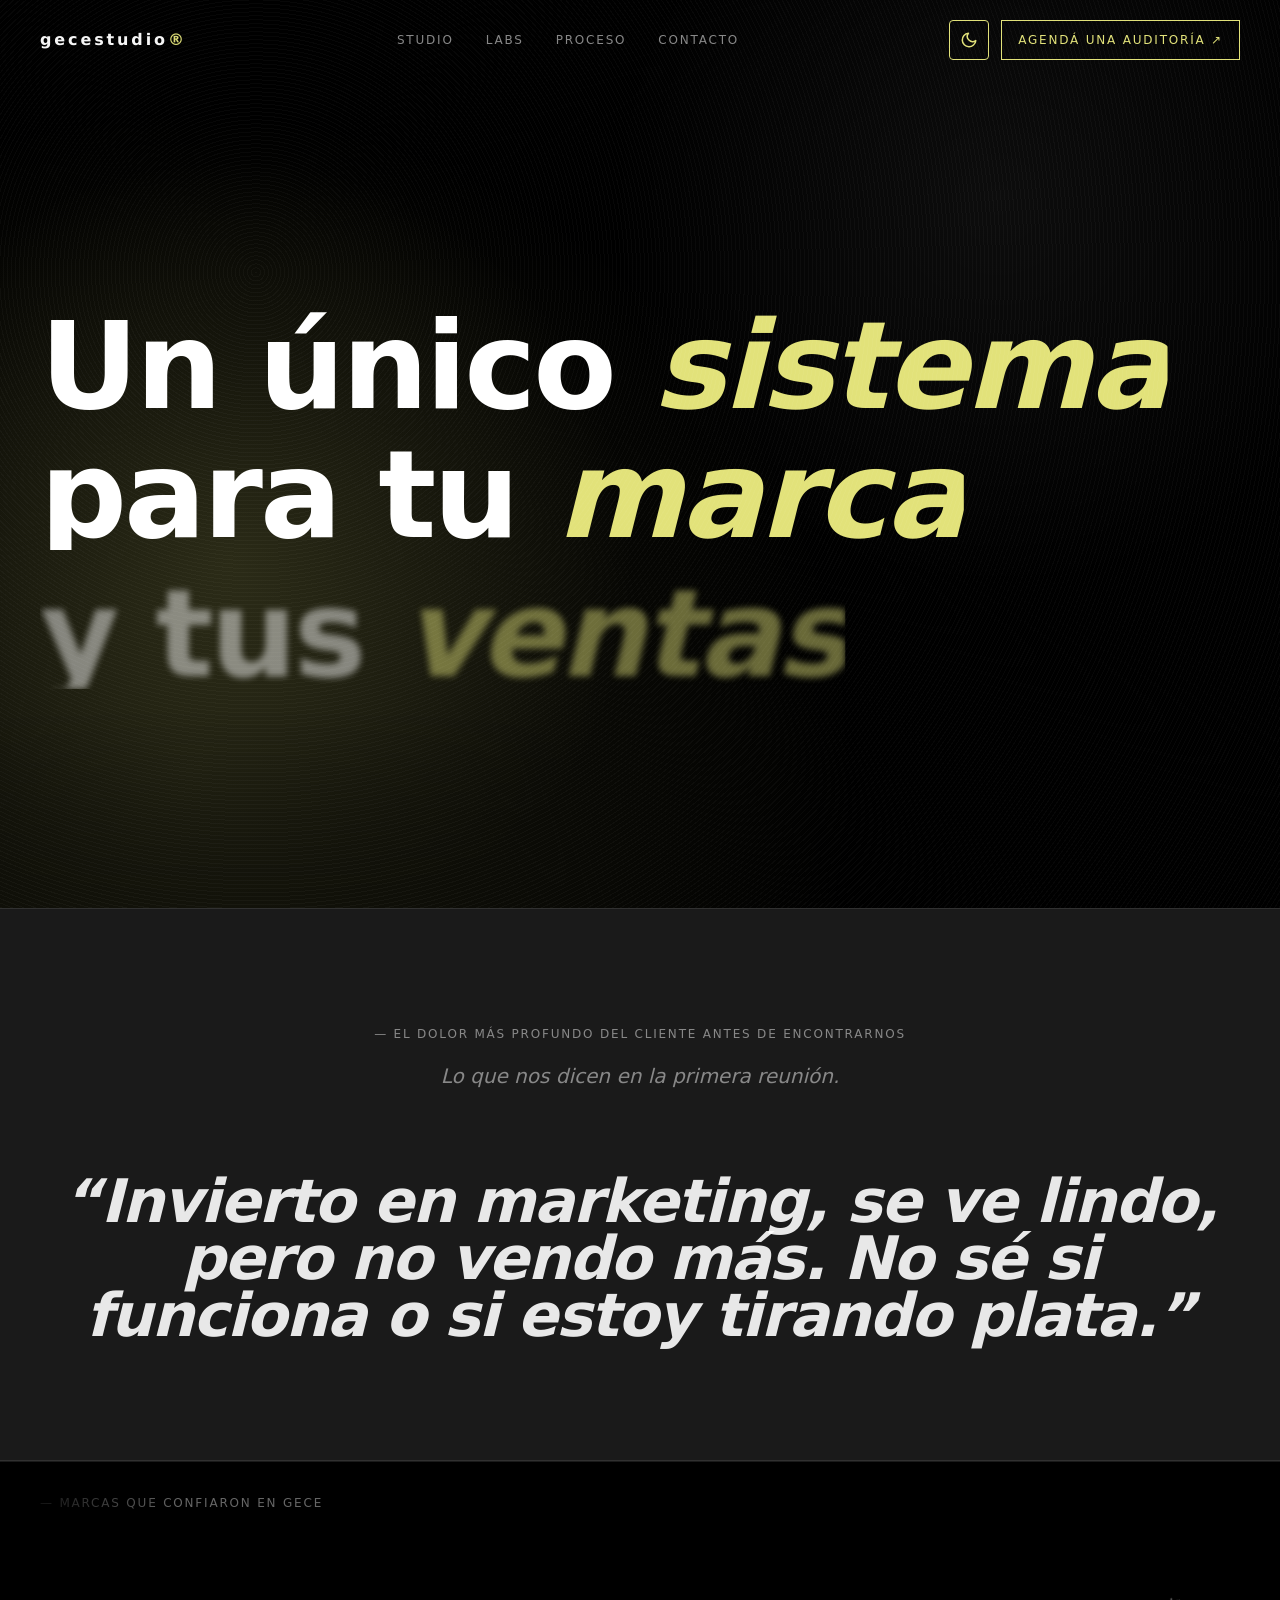
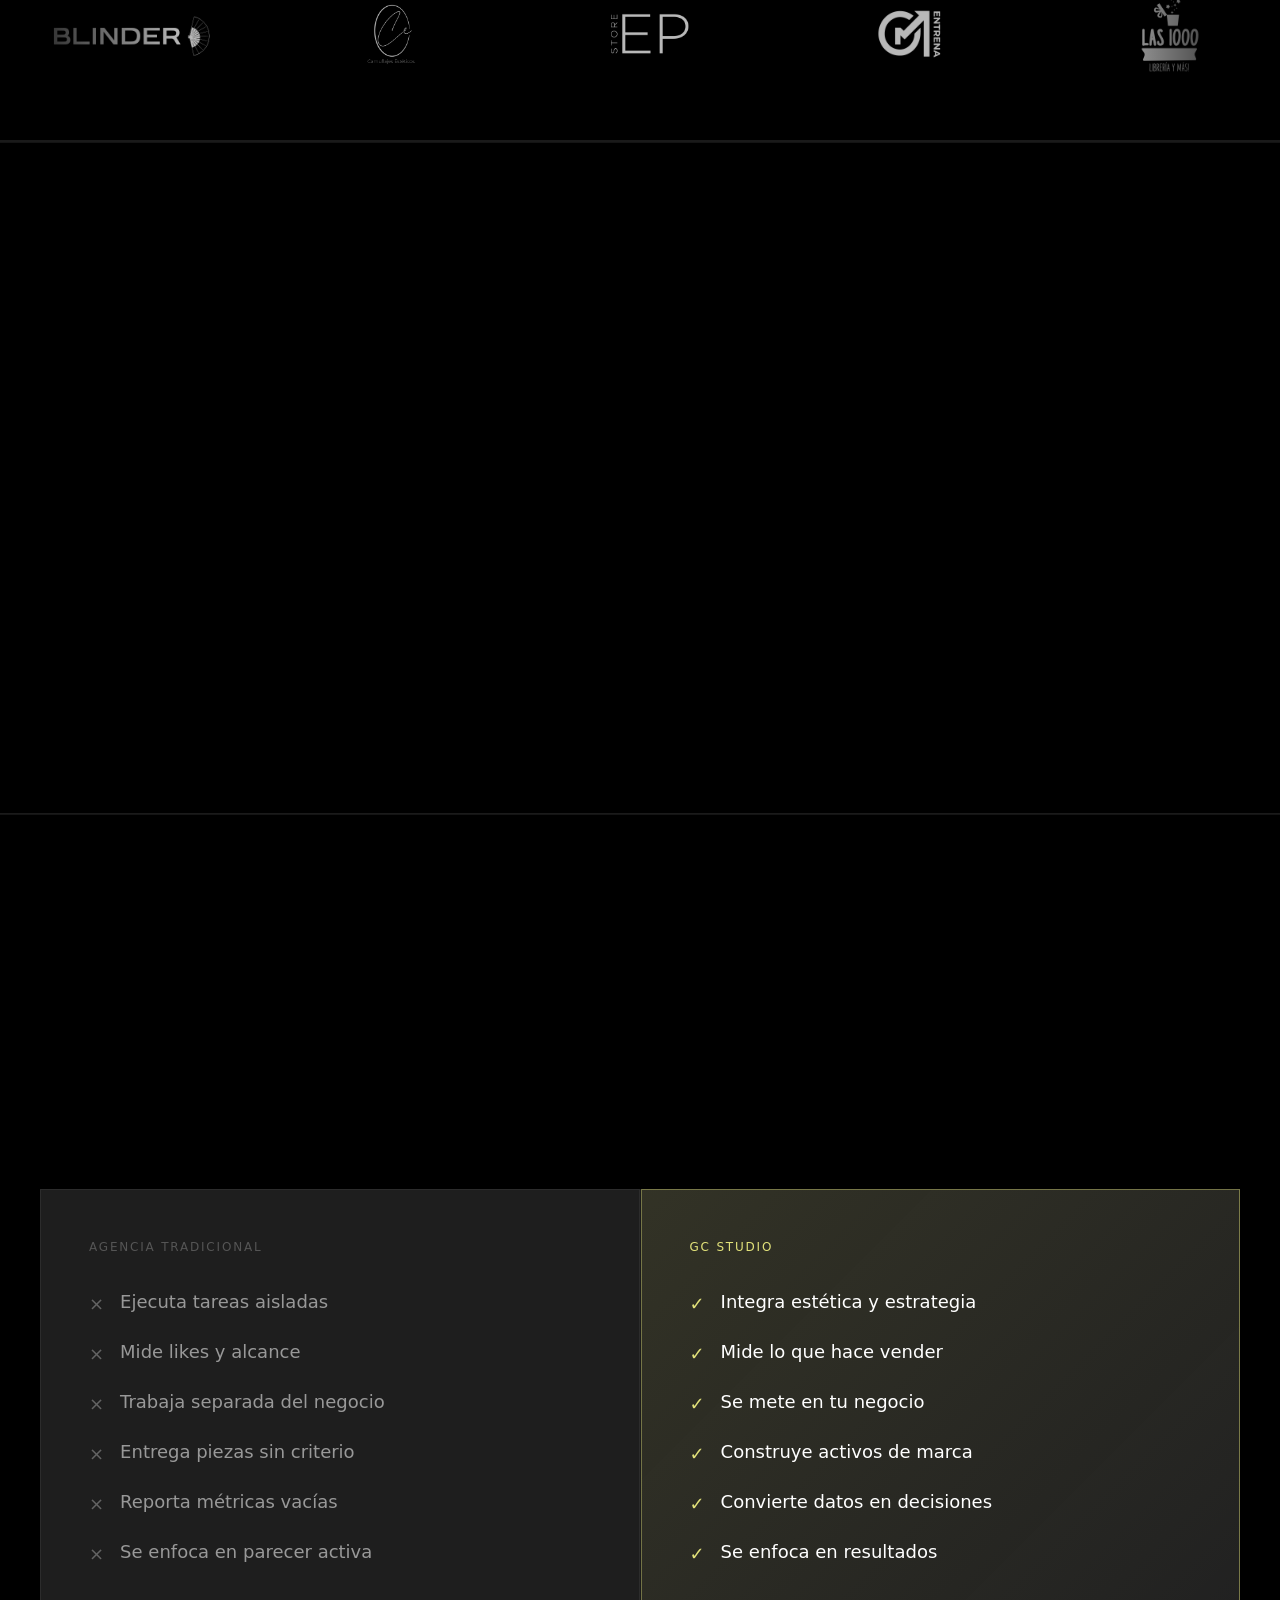
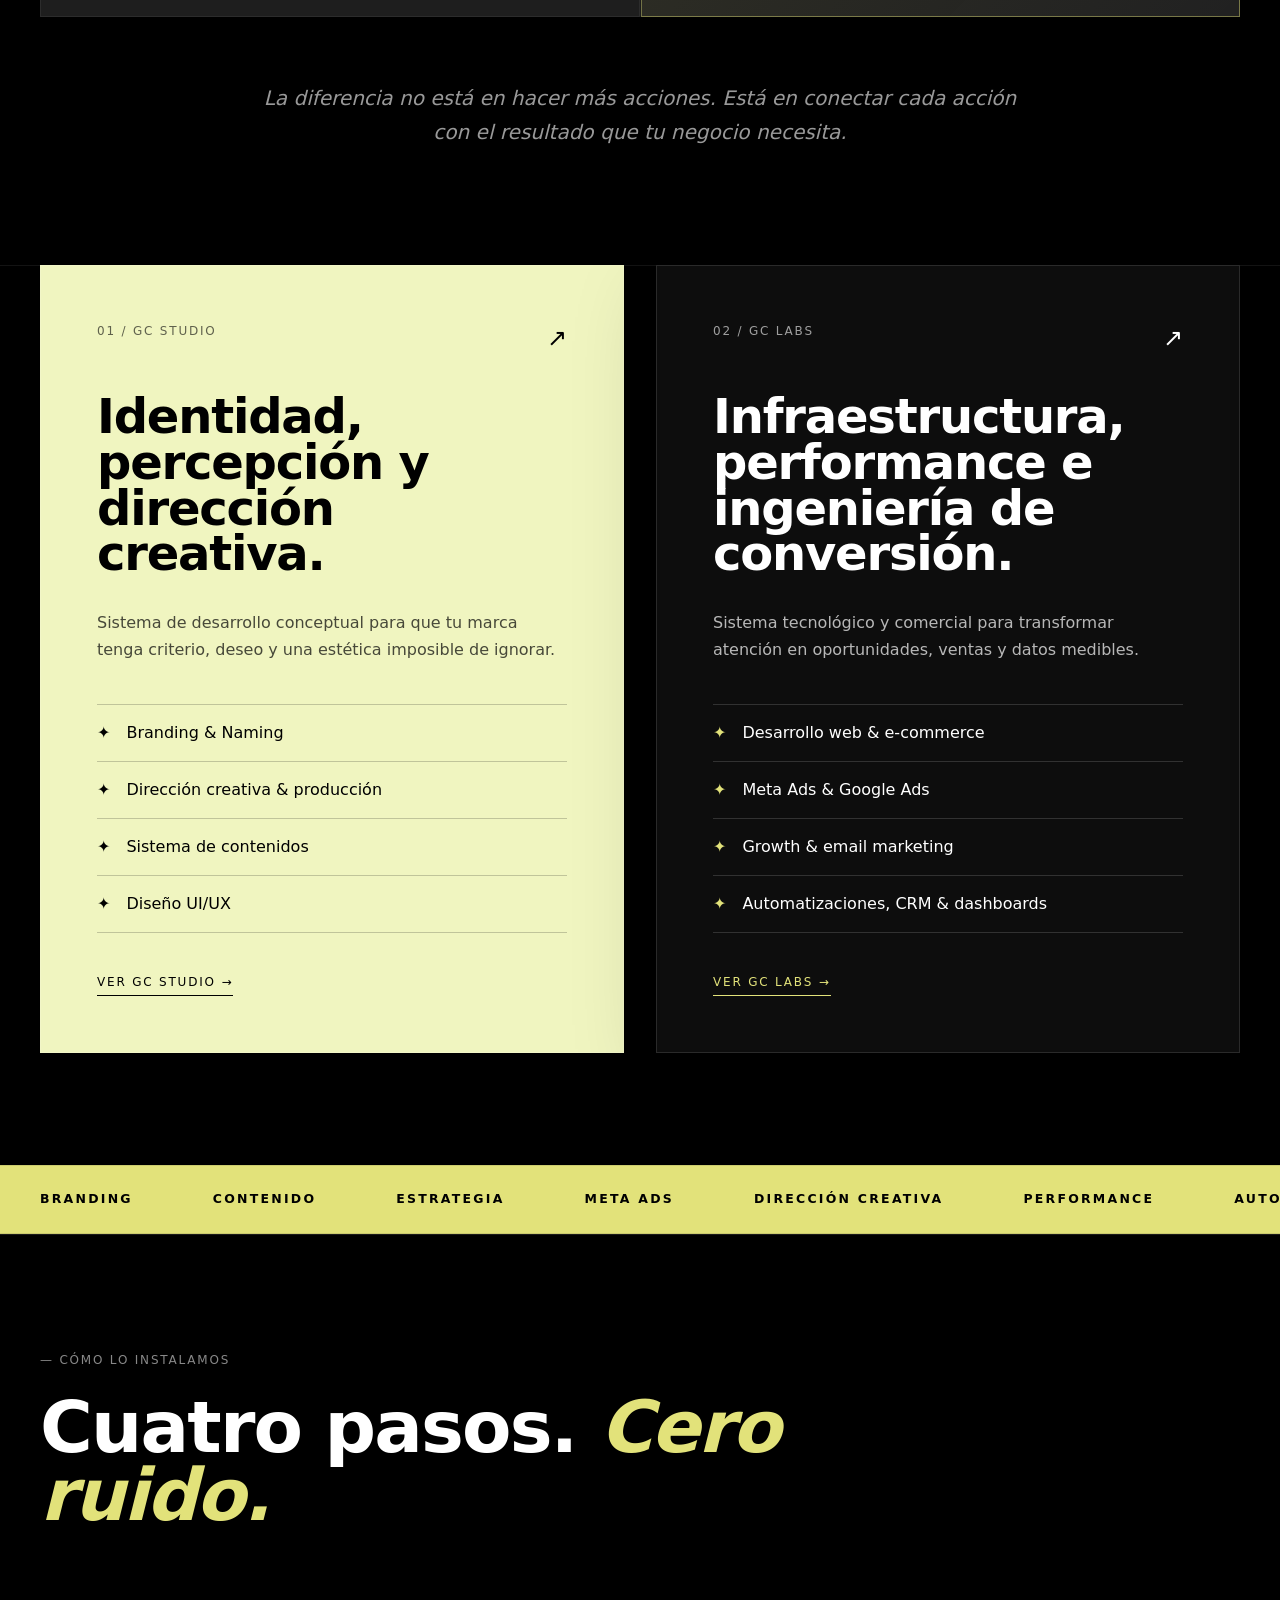
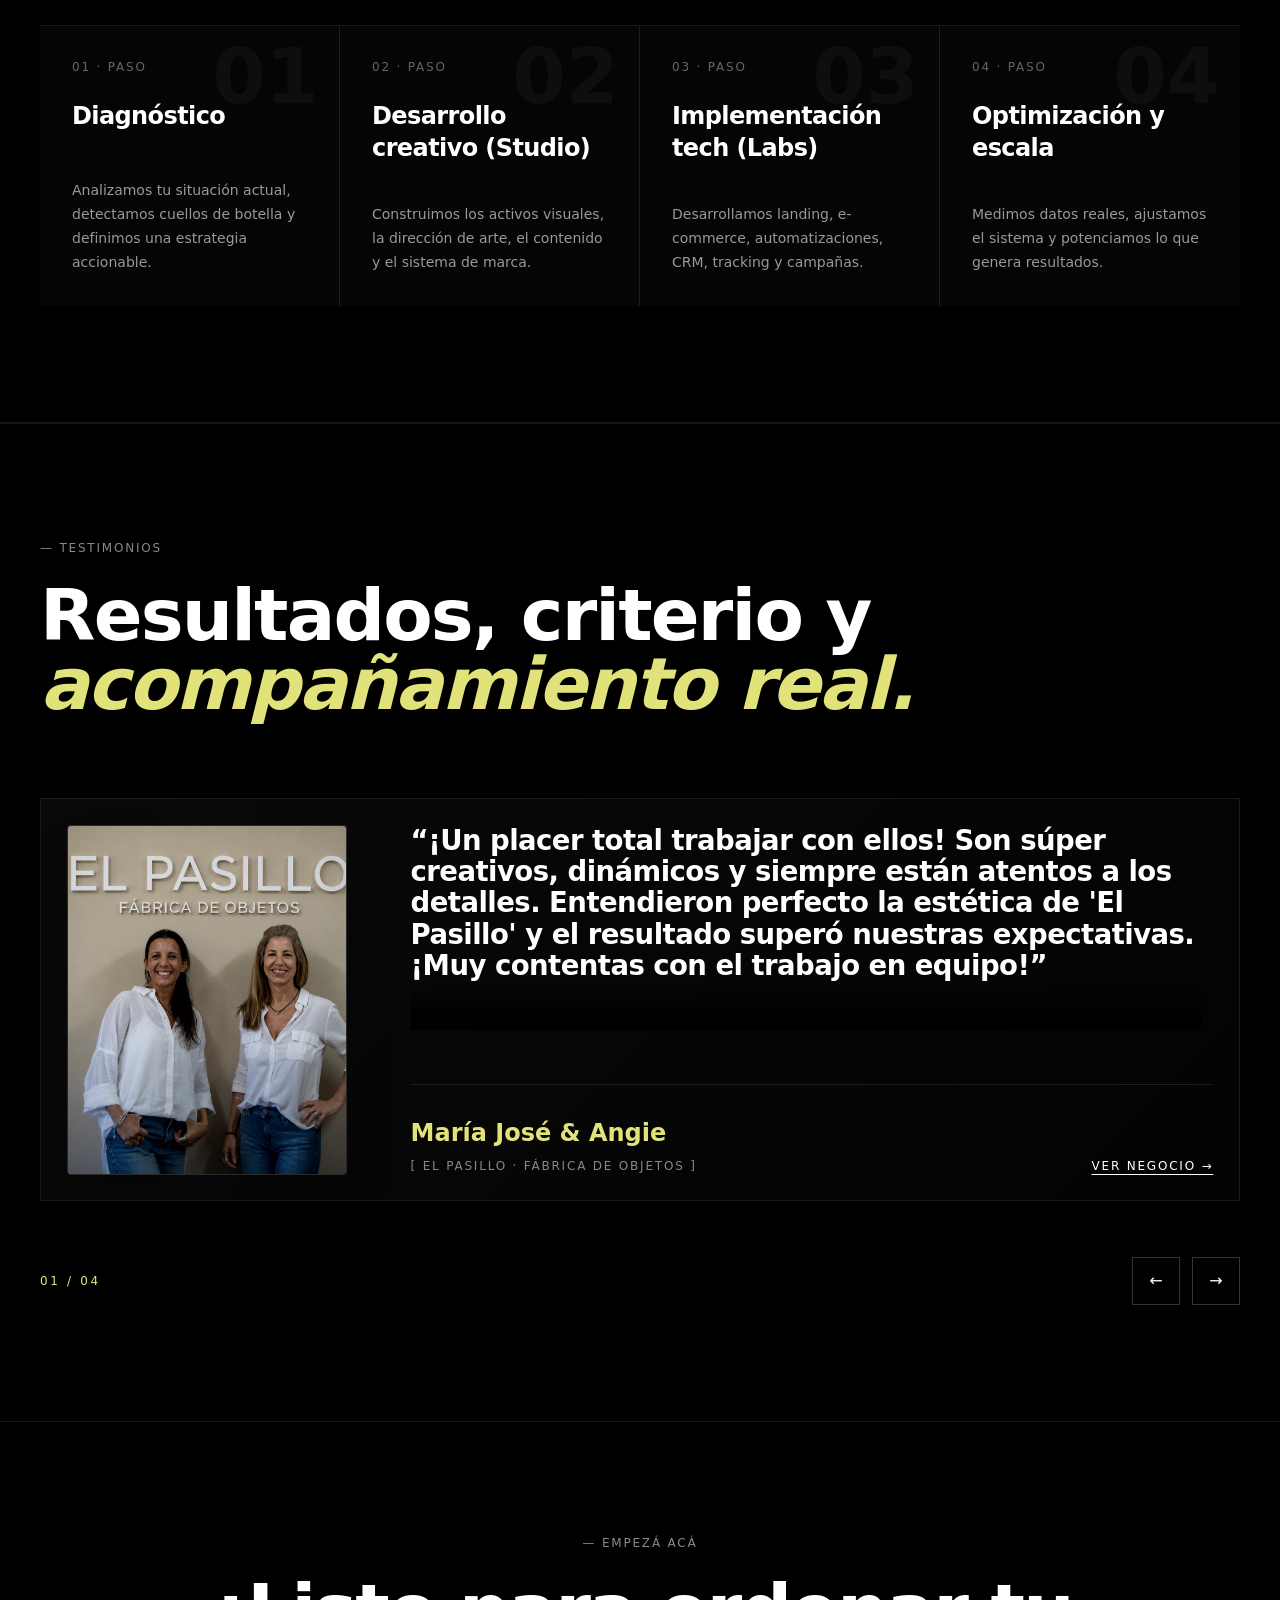
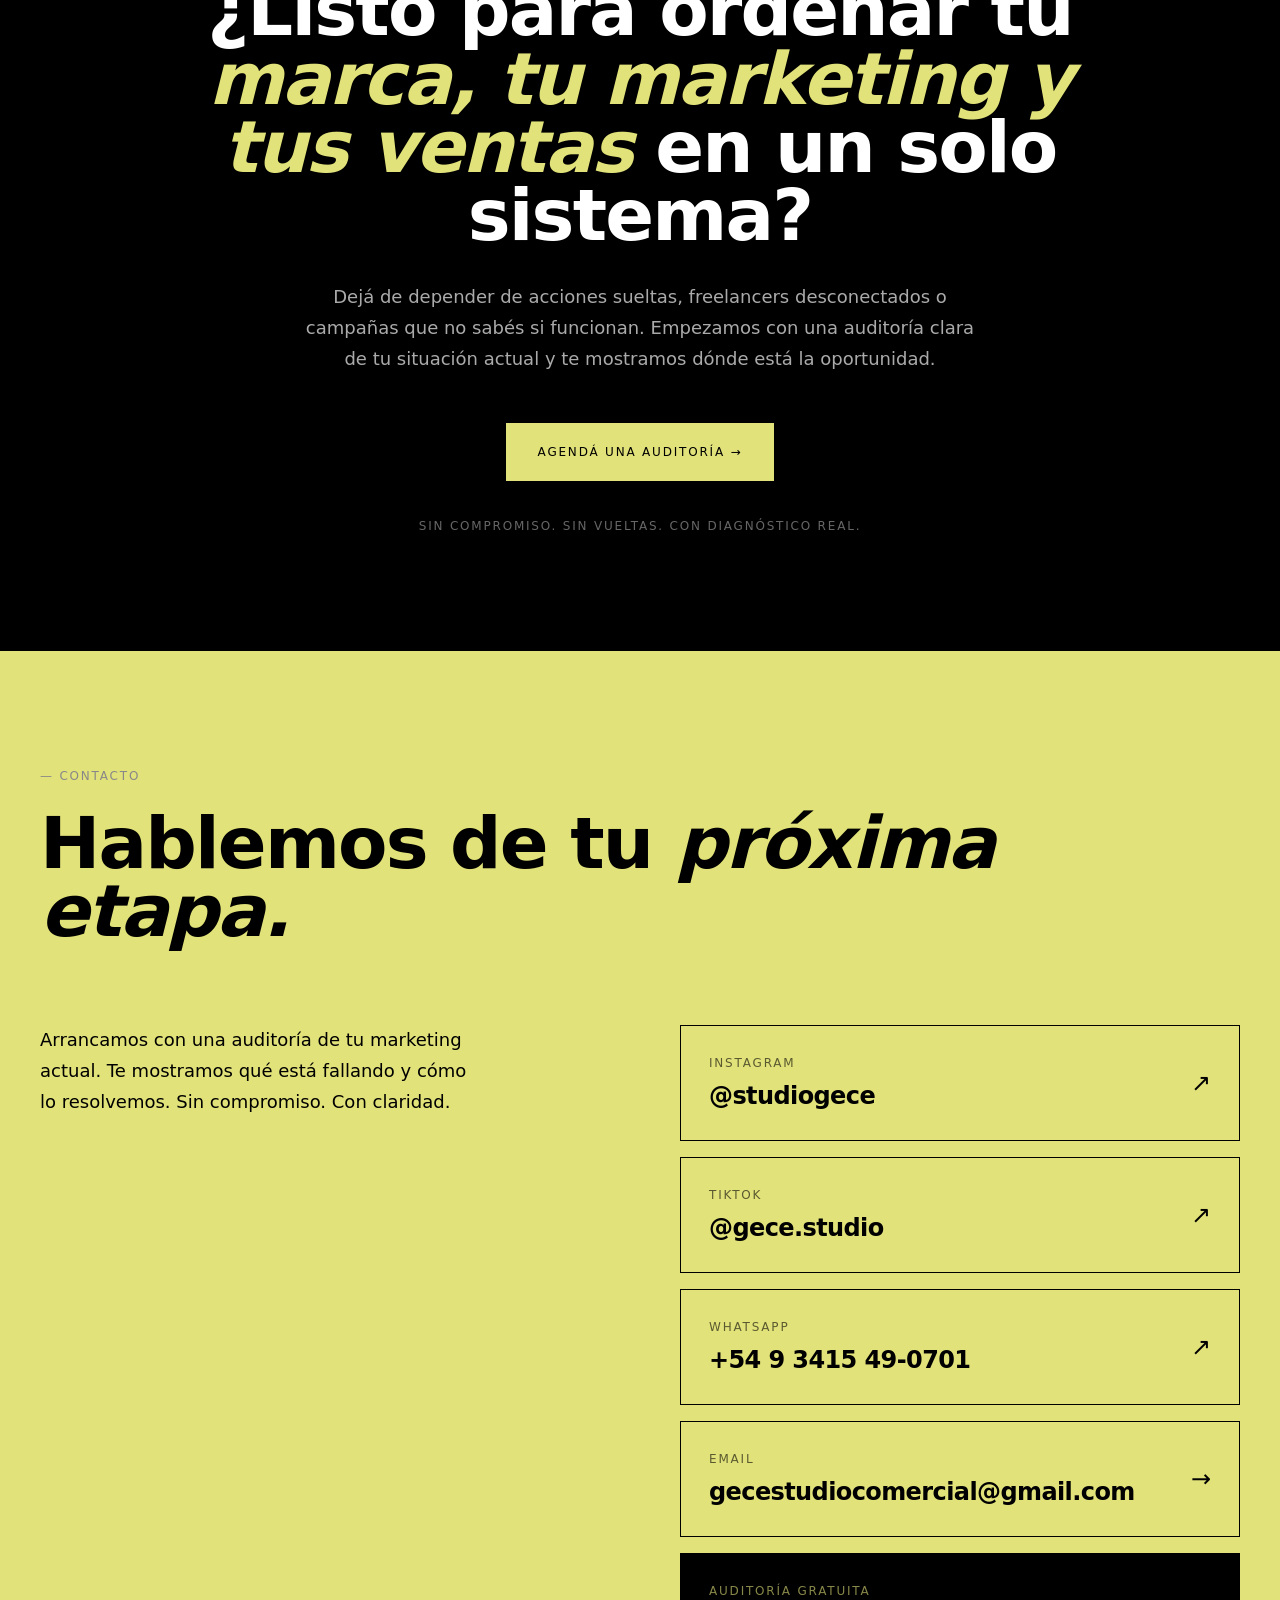
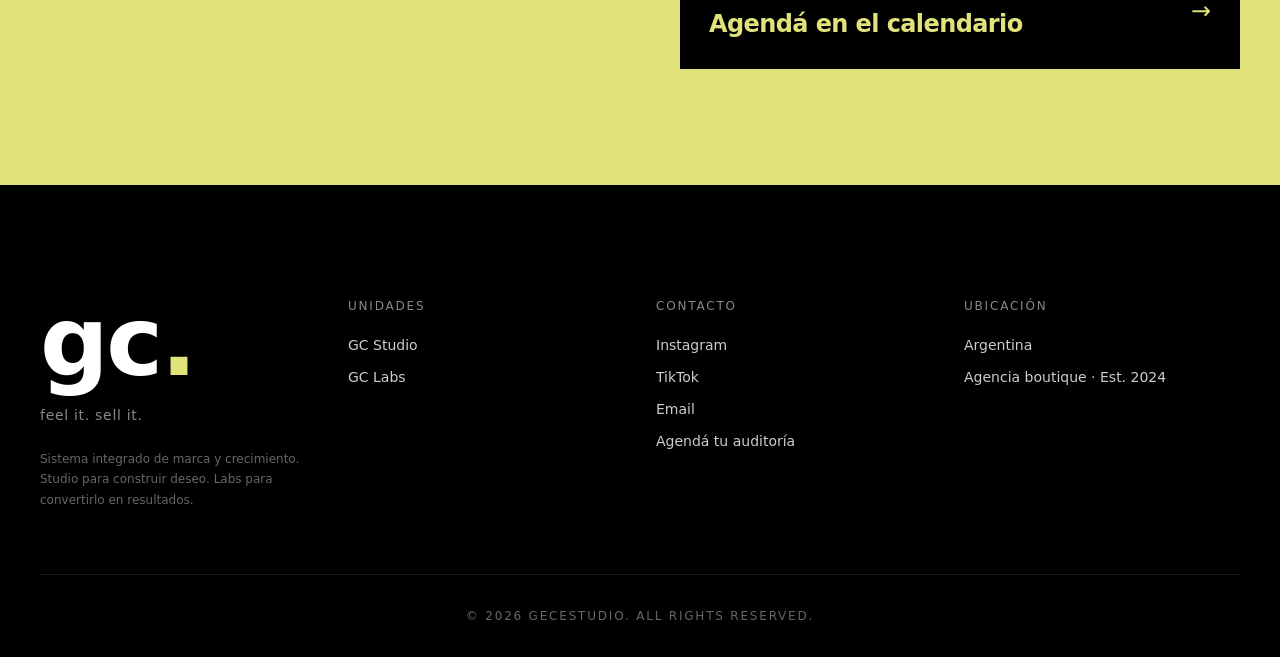
==== index.html @ a535f389 "Improve agenda CTA spacing" ====
<!DOCTYPE html>

<html lang="es"><head><meta http-equiv="Content-Type" content="text/html; charset=UTF-8"><meta name="viewport" content="width=device-width, initial-scale=1"><meta name="referrer" content="strict-origin-when-cross-origin"><meta name="color-scheme" content="dark light"><link rel="preload" as="image" href="./gc_files/blinder.png"><link rel="preload" as="image" href="./gc_files/camuflajes.png"><link rel="preload" as="image" href="./gc_files/elpasillo-white.png"><link rel="preload" as="image" href="./gc_files/gm.png"><link rel="preload" as="image" href="./gc_files/las1000.png"><link rel="preload" as="image" href="./gc_files/logowhite.png"><link rel="preload" as="image" href="./gc_files/momo.png"><link rel="preload" as="image" href="./gc_files/mesa03.png"><link rel="preload" as="image" href="./gc_files/mesa07.png"><link rel="preload" as="image" href="./gc_files/mesa15.png"><link rel="stylesheet" href="./gc_files/css2" data-precedence="default"><link rel="stylesheet" href="./gc_files/styles-MRLgdfVk.css" data-precedence="default"><link rel="preload" as="image" href="./gc_files/el-pasillo-testimonio.png"><link rel="preload" as="image" href="./gc_files/testimonio-bajocero.jpg"><link rel="preload" as="image" href="./gc_files/testimonio-gino.jpg"><link rel="preload" as="image" href="./gc_files/testimonio-emir-rivero.jpg"><title>GC — Sistema integrado de marca y crecimiento</title><meta name="author" content="Giuliana Cidoni"><meta property="og:type" content="website"><meta name="twitter:card" content="summary"><meta name="twitter:title" content="GC Studio — Feel it. Sell it. | Agencia boutique en Rosario"><meta name="twitter:description" content="GC Studio es la agencia boutique que toma el control total de tu marketing. Branding, contenido, estrategia y Meta Ads que venden. Rosario, Argentina."><meta name="description" content="Fusionamos creatividad de alto nivel (Studio) con ingeniería de ventas y performance (Labs). Un solo sistema para que tu marca crezca con criterio y vendas más."><meta property="og:title" content="GC — Sistema integrado de marca y crecimiento"><meta property="og:description" content="Studio + Labs: creatividad que conecta, infraestructura que convierte."><link rel="preconnect" href="https://fonts.googleapis.com/"><link rel="preconnect" href="https://fonts.gstatic.com/" crossorigin="anonymous">
<style id="gc-theme-overrides">
	/* ===== TRANSICION SUAVE AL CAMBIAR DE TEMA ===== */
	main.bg-black, section, nav, footer,
	.bg-black, .bg-\[\#1a1a1a\], .text-white,
	.text-white\/90, .text-white\/80, .text-white\/70, .text-white\/60, .text-white\/40,
	.text-\[\#aaa\], .text-\[\#999\], .text-\[\#888\], .text-\[\#666\],
	.border-white\/10, .border-white\/20 {
		transition: background-color .4s ease, color .4s ease, border-color .4s ease;
	}

	/* ===== MODO CLARO ===== */
	html.light main.bg-black,
	html.light .bg-black { background-color: #f7f5f0 !important; }
	html.light .bg-\[\#1a1a1a\] { background-color: #ecebe3 !important; }

	/* Nav: al scrollear, barra clara translucida (en lugar de la oscura del sitio) */
	html.light nav.gc-scrolled {
		background-color: rgba(247,245,240,0.85) !important;
		backdrop-filter: blur(12px) !important;
		border-bottom-color: rgba(0,0,0,0.08) !important;
	}

	/* Texto */
	html.light .text-white { color: #14140f !important; }
	html.light .text-white\/90 { color: rgba(0,0,0,0.9) !important; }
	html.light .text-white\/80 { color: rgba(0,0,0,0.78) !important; }
	html.light .text-white\/70 { color: rgba(0,0,0,0.7) !important; }
	html.light .text-white\/60 { color: rgba(0,0,0,0.58) !important; }
	html.light .text-white\/40 { color: rgba(0,0,0,0.42) !important; }

	/* Grises (clase) */
	html.light .text-\[\#aaa\],
	html.light .text-\[\#999\],
	html.light .text-\[\#888\] { color: #4d4c44 !important; }
	html.light .text-\[\#666\] { color: #6e6a60 !important; }
	html.light .text-\[\#444\] { color: #c4c3bb !important; }

	/* Grises / blancos seteados por estilo inline (el !important del stylesheet gana) */
	html.light [style*="color:#888"] { color: #4d4c44 !important; }
	html.light [style*="color:#666"] { color: #6e6a60 !important; }

	/* Bordes */
	html.light .border-white\/10 { border-color: rgba(0,0,0,0.12) !important; }
	html.light .border-white\/20 { border-color: rgba(0,0,0,0.2) !important; }

	/* Logos del marquee: estan en blanco (invert) -> a negro para que se vean sobre claro */
	html.light .marquee-track-slow img { filter: brightness(0) !important; }

	/* ===== RITMO VERTICAL / ESPACIOS NEGROS ===== */
	main > section.bg-black,
	main > section[class*="bg-[#1a1a1a]"] {
		scroll-margin-top: 6.5rem;
	}
	main > section.bg-black + section.bg-black {
		box-shadow: inset 0 1px 0 rgba(255,255,255,0.08);
	}
	@media (max-width: 767px) {
		main > section.bg-black:not(.gc-home-hero):not(.gc-brand-strip),
		main > section[class*="bg-[#1a1a1a]"] {
			padding-top: 4.5rem !important;
			padding-bottom: 4.5rem !important;
		}
		#sistemas {
			padding-top: 0 !important;
			padding-bottom: 4rem !important;
		}
		#proceso {
			padding-top: 4rem !important;
			padding-bottom: 4rem !important;
		}
		#agenda {
			padding-top: 4.25rem !important;
			padding-bottom: 4.5rem !important;
		}
		#contacto {
			padding-top: 4.5rem !important;
			padding-bottom: 4.75rem !important;
		}
		#proceso .mt-16,
		#testimonios .mt-14,
		#contacto .mt-16 {
			margin-top: 2.5rem !important;
		}
		#sistemas .gap-6 {
			gap: 1rem !important;
		}
		#sistemas a {
			padding: 1.65rem !important;
		}
		#sistemas a .mb-10 {
			margin-bottom: 1.75rem !important;
		}
		#sistemas a .mt-8,
		#sistemas a .mt-10 {
			margin-top: 1.5rem !important;
		}
		[class*="min-h-[280px]"],
		[class*="min-h-[260px]"] {
			min-height: 0 !important;
		}
		#proceso [class*="min-h-[280px]"] {
			padding-top: 1.5rem !important;
			padding-bottom: 1.5rem !important;
		}
		#proceso [class*="min-h-[280px]"] .mb-6 {
			margin-bottom: 1.25rem !important;
		}
		#testimonios {
			padding-top: 4.25rem !important;
			padding-bottom: 4.25rem !important;
		}
		#testimonios h2 {
			margin-bottom: 2rem !important;
		}
	}
	@media (min-width: 768px) {
		main > section.bg-black:not(.gc-home-hero):not(.gc-brand-strip),
		main > section[class*="bg-[#1a1a1a]"] {
			padding-top: 7.25rem !important;
			padding-bottom: 7.25rem !important;
		}
		#sistemas {
			padding-top: 0 !important;
			padding-bottom: 7rem !important;
		}
		#agenda {
			padding-top: 7rem !important;
			padding-bottom: 7.25rem !important;
		}
		#contacto {
			padding-top: 7.25rem !important;
			padding-bottom: 7.25rem !important;
		}
	}

	/* ===== MARCAS ===== */
	.gc-brand-strip .marquee-track-slow {
		animation-duration: 14s !important;
	}
	.gc-brand-strip .marquee-track-slow:hover {
		animation-play-state: running !important;
	}
	.gc-brand-strip .marquee-track-slow > div {
		width: 220px !important;
		min-width: 220px !important;
		height: 112px;
		padding-left: 1.75rem !important;
		padding-right: 1.75rem !important;
	}
	.gc-brand-strip .marquee-track-slow img {
		width: 160px !important;
		height: 90px !important;
		max-width: 160px !important;
		max-height: 90px !important;
		object-fit: contain !important;
		transform: none !important;
	}
	@media (min-width: 768px) {
		.gc-brand-strip .marquee-track-slow {
			animation-duration: 16s !important;
		}
		.gc-brand-strip .marquee-track-slow > div {
			width: 260px !important;
			min-width: 260px !important;
			height: 132px;
			padding-left: 2rem !important;
			padding-right: 2rem !important;
		}
		.gc-brand-strip .marquee-track-slow img {
			width: 190px !important;
			height: 108px !important;
			max-width: 190px !important;
			max-height: 108px !important;
		}
	}

	@media (max-width: 767px) {
		nav > div {
			flex-wrap: wrap;
			row-gap: 0.75rem;
			padding-top: 1rem !important;
			padding-bottom: 0.9rem !important;
		}
		nav .gc-nav-links {
			order: 3;
			display: flex !important;
			width: 100%;
			gap: 1.05rem;
			overflow-x: auto;
			-webkit-overflow-scrolling: touch;
			scrollbar-width: none;
			padding: 0.15rem 0 0.05rem;
			mask-image: linear-gradient(90deg, transparent, #000 7%, #000 93%, transparent);
		}
		nav .gc-nav-links::-webkit-scrollbar {
			display: none;
		}
		nav .gc-nav-links a {
			flex: 0 0 auto;
			font-size: 0.65rem;
			letter-spacing: 0.24em;
		}
		nav .gc-nav-logo {
			font-size: 0.82rem !important;
			letter-spacing: 0.16em !important;
		}
		nav a[href*="calendly"].label-tag {
			padding: 0.75rem 0.9rem !important;
			font-size: 0.62rem !important;
			letter-spacing: 0.18em !important;
		}
		#theme-toggle {
			width: 38px !important;
			height: 38px !important;
			min-width: 38px !important;
		}
		.gc-home-hero {
			padding-top: 10.8rem !important;
		}
	}

	/* ===== BOTON DE TEMA ===== */
	#theme-toggle { cursor: pointer; line-height: 1; font-size: 16px; }
	#theme-toggle:hover { background: #e2e27a !important; color: #000 !important; }
	.theme-icon-light { display: none; }
	html.light .theme-icon-dark { display: none; }
	html.light .theme-icon-light { display: inline; }


	.gc-home-hero {
		justify-content: flex-start !important;
		padding-top: 7rem !important;
		padding-bottom: 3rem !important;
		gap: 4rem !important;
	}
	@media (max-width: 767px) {
		nav > div {
			flex-wrap: wrap;
			row-gap: 0.9rem;
			padding-top: 1rem !important;
			padding-bottom: 0.85rem !important;
		}
		nav > div > a:first-child {
			font-size: 0.9rem !important;
			letter-spacing: 0.16em !important;
		}
		nav > div > div:last-child {
			gap: 0.6rem !important;
		}
		nav #theme-toggle {
			width: 38px !important;
			height: 38px !important;
			min-width: 38px !important;
		}
		nav a[href*="calendly.com"] {
			padding: 0.7rem 0.85rem !important;
			font-size: 0.62rem !important;
			letter-spacing: 0.16em !important;
			white-space: nowrap;
		}
		nav > div > .hidden.md\:flex {
			order: 3;
			display: flex !important;
			width: 100%;
			gap: 1.2rem !important;
			justify-content: space-between;
			overflow-x: auto;
			padding-top: 0.85rem;
			border-top: 1px solid rgba(255,255,255,0.10);
			scrollbar-width: none;
		}
		nav > div > .hidden.md\:flex::-webkit-scrollbar {
			display: none;
		}
		nav > div > .hidden.md\:flex a {
			flex: 0 0 auto;
			font-size: 0.68rem;
			letter-spacing: 0.18em;
		}
		.gc-home-hero {
			min-height: auto !important;
			padding-top: 11.5rem !important;
			padding-bottom: 3.5rem !important;
			gap: 3.25rem !important;
		}
		.gc-home-hero .hero-actions {
			gap: 1.35rem !important;
		}
		.gc-home-hero .hero-actions a[href="#sistemas"] {
			margin-top: 0.1rem;
		}
	}
	@media (min-width: 768px) {
		.gc-home-hero {
			padding-top: 8rem !important;
			gap: 6rem !important;
		}
	}
	@media (min-width: 1024px) {
		.gc-home-hero { gap: 7rem !important; }
	}

	/* ===== HERO INTRO ===== */
	@keyframes gc-type-reveal {
		from { clip-path: inset(0 100% 0 0); }
		to { clip-path: inset(0 0 0 0); }
	}
	@keyframes gc-logo-sheen {
		from { transform: translateX(-145%) skewX(-18deg); opacity: 0; }
		24% { opacity: 0.7; }
		to { transform: translateX(145%) skewX(-18deg); opacity: 0; }
	}
	@keyframes gc-hero-fade-up {
		from { opacity: 0; transform: translateY(12px); }
		to { opacity: 1; transform: none; }
	}
		.gc-logo-intro {
			position: fixed;
			inset: 0;
			z-index: 9999;
			pointer-events: none;
			background:
				radial-gradient(circle at 50% 48%, rgba(226,226,122,0.08), transparent 32%),
				#000;
			opacity: 0;
			visibility: hidden;
			transition: opacity 420ms cubic-bezier(.16, 1, .3, 1), visibility 420ms cubic-bezier(.16, 1, .3, 1);
		}
		.gc-logo-intro::before {
			content: "";
			position: absolute;
			inset: 0;
			opacity: 0.13;
			background-image:
				linear-gradient(rgba(255,255,255,0.18) 1px, transparent 1px),
				linear-gradient(90deg, rgba(255,255,255,0.18) 1px, transparent 1px);
			background-size: 72px 72px;
			mask-image: radial-gradient(circle at 50% 50%, #000, transparent 68%);
		}
		html.gc-hero-animating:not(.gc-logo-done) .gc-logo-intro {
			opacity: 1;
			visibility: visible;
		}
		.gc-logo-intro-mark {
			position: absolute;
			left: 50%;
			top: 50%;
			transform: translate(-50%, -50%) scale(1);
			transform-origin: left top;
			font-weight: 800;
			font-size: clamp(3.1rem, 9.2vw, 7.45rem);
			letter-spacing: 0.1em;
			color: #fff;
			white-space: nowrap;
			opacity: 0;
			filter: blur(10px);
			text-rendering: geometricPrecision;
			transition:
				left 820ms cubic-bezier(.16, 1, .3, 1),
				top 820ms cubic-bezier(.16, 1, .3, 1),
				transform 820ms cubic-bezier(.16, 1, .3, 1),
				opacity 520ms cubic-bezier(.16, 1, .3, 1),
				filter 780ms cubic-bezier(.16, 1, .3, 1),
				letter-spacing 820ms cubic-bezier(.16, 1, .3, 1);
		}
		.gc-logo-intro-mark::after {
			content: "";
			position: absolute;
			left: -18%;
			top: 50%;
			width: 136%;
			height: 1px;
			background: linear-gradient(90deg, transparent, rgba(226,226,122,0.12), rgba(255,255,255,0.72), rgba(226,226,122,0.12), transparent);
			transform: translateX(-145%) skewX(-18deg);
			opacity: 0;
		}
		.gc-logo-intro-mark span {
			opacity: 0;
			transition: opacity 360ms cubic-bezier(.16, 1, .3, 1);
			transition-delay: 220ms;
		}
		html.gc-logo-variant-b .gc-logo-intro-mark {
			clip-path: inset(0 100% 0 0);
		}
		html.gc-logo-variant-b.gc-logo-visible .gc-logo-intro-mark {
			clip-path: inset(0 0 0 0);
		}
		html.gc-logo-variant-c .gc-logo-intro-mark {
			font-size: 0;
		}
		html.gc-logo-variant-c .gc-logo-intro-mark::before {
			content: "gc.";
			font-size: 1.35rem;
			letter-spacing: 0.22em;
		}
		html.gc-logo-variant-c.gc-logo-flight .gc-logo-intro-mark {
			font-size: 1.1rem;
		}
		html.gc-logo-variant-c.gc-logo-flight .gc-logo-intro-mark::before {
			content: "";
		}
		html.gc-logo-visible .gc-logo-intro-mark {
			opacity: 1;
			filter: blur(0);
			letter-spacing: 0.06em;
		}
		html.gc-logo-visible .gc-logo-intro-mark span {
			opacity: 1;
		}
		html.gc-logo-visible .gc-logo-intro-mark::after {
			animation: gc-logo-sheen 980ms cubic-bezier(.16, 1, .3, 1) 420ms both;
		}
		html.gc-logo-flight .gc-logo-intro-mark {
			left: var(--gc-logo-left, 46px);
			top: var(--gc-logo-top, 38px);
			transform: translate(0, 0) scale(var(--gc-logo-scale, 1));
			letter-spacing: 0.18em;
		}
		html.gc-logo-done .gc-logo-intro {
			opacity: 0;
			visibility: hidden;
		}
		nav {
			transition: opacity 520ms cubic-bezier(.16, 1, .3, 1), background-color 520ms ease, border-color 520ms ease, backdrop-filter 520ms ease;
		}
		nav.gc-scrolled {
			background-color: rgba(0,0,0,0.78) !important;
			backdrop-filter: blur(16px) !important;
			border-bottom-color: rgba(255,255,255,0.08) !important;
		}
		.gc-nav-logo {
			display: inline-flex;
			align-items: baseline;
			opacity: 0.96;
			text-rendering: geometricPrecision;
			transition: opacity 260ms ease, color 260ms ease, letter-spacing 360ms cubic-bezier(.16, 1, .3, 1);
		}
		nav .label-tag {
			position: relative;
		}
		nav .label-tag::after {
			content: "";
			position: absolute;
			left: 0;
			right: 0;
			bottom: -0.42rem;
			height: 1px;
			background: currentColor;
			transform: scaleX(0);
			transform-origin: left;
			opacity: 0.75;
			transition: transform 360ms cubic-bezier(.16, 1, .3, 1);
		}
		nav .label-tag:hover::after,
		nav .label-tag[aria-current="page"]::after {
			transform: scaleX(1);
		}
		nav a[href*="calendly.com"],
		.hero-actions a,
		#agenda a {
			transition: transform 280ms cubic-bezier(.16, 1, .3, 1), background-color 280ms ease, color 280ms ease, border-color 280ms ease, box-shadow 280ms ease !important;
		}
		nav a[href*="calendly.com"]:hover,
		.hero-actions a:hover,
		#agenda a:hover {
			transform: translateY(-1px);
			box-shadow: 0 0 0 1px rgba(226,226,122,0.28), 0 14px 34px rgba(226,226,122,0.08);
		}
		#agenda a[href*="calendly.com"] + p.label-tag {
			display: block;
			margin-top: clamp(1.75rem, 2.8vw, 2.5rem) !important;
		}
		.gc-nav-logo span {
			color: #e2e27a;
			transition: color 260ms ease, opacity 260ms ease;
		}
		@media (hover: hover) and (pointer: fine) {
			.gc-nav-logo:hover {
				opacity: 1;
				letter-spacing: 0.22em !important;
			}
			.gc-nav-logo:hover span {
				opacity: 1;
			}
		}
		html.gc-hero-animating:not(.gc-logo-done) nav {
			opacity: 0;
		}
	.hero-kicker {
		display: inline-block;
		width: max-content;
		white-space: nowrap;
		opacity: 1;
		filter: none;
		transform: none;
	}
	.hero-title {
		max-width: none;
		font-size: 4.35rem;
		line-height: 0.9;
	}
	.hero-title-line {
		display: block;
		overflow: hidden;
		padding-bottom: 0.05em;
	}
	.hero-title-line > span {
		display: inline-block;
		width: max-content;
		max-width: var(--type-width, 32ch);
		white-space: nowrap;
		overflow: hidden;
		opacity: 1;
		filter: none;
		transform: none;
		transition: opacity 820ms cubic-bezier(.16, 1, .3, 1), transform 820ms cubic-bezier(.16, 1, .3, 1), filter 820ms cubic-bezier(.16, 1, .3, 1);
	}
	.hero-title-line:nth-child(1) > span { --type-width: 18ch; --type-steps: 16; }
	.hero-title-line:nth-child(2) > span { --type-width: 16ch; --type-steps: 13; }
	.hero-title-line:nth-child(3) > span { --type-width: 13ch; --type-steps: 12; }
		@media (min-width: 768px) {
			.hero-title { font-size: 6.2rem; }
		}
		@media (min-width: 1024px) {
			.hero-title { font-size: 7.6rem; }
		}
		@media (max-width: 520px) {
			.gc-logo-intro-mark { font-size: clamp(2.25rem, 12.7vw, 3.35rem); letter-spacing: 0.055em; }
			.hero-title { font-size: 2.48rem; line-height: 0.96; }
		}
	.hero-title-emphasis {
		color: #e2e27a;
		font-style: italic;
		font-weight: 900;
	}
	.hero-meta,
	.hero-kicker,
	.hero-copy,
	.hero-actions {
		transition: opacity 420ms cubic-bezier(.16, 1, .3, 1), transform 420ms cubic-bezier(.16, 1, .3, 1);
	}
	html.gc-hero-animating:not(.gc-hero-ready) .hero-title-line > span {
		clip-path: inset(0 100% 0 0);
		opacity: 0;
		transform: translateY(18px);
		filter: blur(6px);
	}
	html.gc-hero-animating:not(.gc-hero-ready) .hero-meta,
	html.gc-hero-animating:not(.gc-hero-ready) .hero-kicker,
	html.gc-hero-animating:not(.gc-hero-ready) .hero-copy,
	html.gc-hero-animating:not(.gc-hero-ready) .hero-actions {
		opacity: 0;
		transform: translateY(12px);
	}
	html.gc-hero-ready .hero-title-line > span {
		clip-path: inset(0 0 0 0);
		opacity: 1;
		transform: none;
		filter: blur(0);
	}
	html.gc-hero-ready .hero-meta,
	html.gc-hero-ready .hero-kicker,
	html.gc-hero-ready .hero-copy,
	html.gc-hero-ready .hero-actions {
		opacity: 1;
		transform: none;
	}
	@media (prefers-reduced-motion: reduce) {
		.gc-logo-intro { display: none; }
		nav,
		.hero-meta,
		.hero-kicker,
		.hero-title-line > span,
		.hero-copy,
		.hero-actions {
			max-width: var(--type-width, none);
			clip-path: inset(0 0 0 0) !important;
			opacity: 1 !important;
			filter: none;
			transform: none !important;
			animation: none !important;
			transition: none;
		}
	}

	/* ===== DETALLES PREMIUM LANDING ===== */
	.gc-home-hero::before {
		content: "";
		position: absolute;
		inset: 0;
		pointer-events: none;
		background:
			radial-gradient(circle at 18% 62%, rgba(226,226,122,0.13), transparent 34%),
			radial-gradient(circle at 78% 22%, rgba(255,255,255,0.05), transparent 32%);
		mask-image: linear-gradient(to bottom, #000 0%, #000 78%, transparent 100%);
	}
	.gc-home-hero::after {
		content: "";
		position: absolute;
		inset: 0;
		pointer-events: none;
		opacity: 0.12;
		background-image:
			repeating-radial-gradient(circle at 20% 30%, rgba(255,255,255,0.22) 0 1px, transparent 1px 4px);
		mix-blend-mode: screen;
	}
	.hero-copy {
		font-size: clamp(0.98rem, 1.2vw, 1.1rem) !important;
		line-height: 1.72 !important;
	}
	.hero-actions a:first-child {
		min-width: 15rem;
		text-align: center;
	}
	.hero-actions a[href="#sistemas"] {
		position: relative;
		text-decoration: none !important;
	}
	.hero-actions a[href="#sistemas"]::after {
		content: "";
		position: absolute;
		left: 0;
		right: 0;
		bottom: -0.35rem;
		height: 1px;
		background: currentColor;
		transform-origin: left;
		transition: transform 340ms cubic-bezier(.16, 1, .3, 1);
	}
	.hero-actions a[href="#sistemas"]:hover::after {
		transform: scaleX(0.72);
	}
	.gc-brand-strip {
		position: relative;
	}
	.gc-brand-strip::before,
	.gc-brand-strip::after {
		content: "";
		position: absolute;
		top: 0;
		bottom: 0;
		width: min(16vw, 180px);
		z-index: 2;
		pointer-events: none;
	}
	.gc-brand-strip::before {
		left: 0;
		background: linear-gradient(90deg, #000, transparent);
	}
	.gc-brand-strip::after {
		right: 0;
		background: linear-gradient(270deg, #000, transparent);
	}
	.gc-brand-strip .marquee-track-slow {
		animation-duration: 12s !important;
	}
	.gc-brand-strip .marquee-track-slow:hover {
		animation-play-state: running !important;
	}
	.gc-brand-strip .marquee-track-slow > div {
		opacity: 0.72 !important;
		transition: opacity 300ms ease, transform 300ms cubic-bezier(.16, 1, .3, 1);
	}
	.gc-brand-strip .marquee-track-slow > div:hover {
		opacity: 1 !important;
		transform: scale(1.02);
	}
	main > section:nth-of-type(4) .max-w-\[1400px\] {
		max-width: 1400px !important;
	}
	main > section:nth-of-type(4) p.headline {
		max-width: 64rem;
		font-size: clamp(2.25rem, 5.5vw, 5.5rem) !important;
		line-height: 0.95 !important;
	}
	main > section:nth-of-type(4) p.body-text {
		max-width: 680px !important;
		font-size: clamp(1rem, 1.35vw, 1.18rem) !important;
		line-height: 1.72 !important;
	}
	main > section:nth-of-type(5) .grid {
		gap: 1px;
		border: 0 !important;
		background: rgba(255,255,255,0.1);
	}
	main > section:nth-of-type(5) .grid > div {
		border: 1px solid rgba(255,255,255,0.08) !important;
		background: rgba(255,255,255,0.035);
		transition: transform 420ms cubic-bezier(.16, 1, .3, 1), border-color 420ms ease, background-color 420ms ease;
	}
	main > section:nth-of-type(5) .grid > div:first-child {
		opacity: 0.78;
		background: rgba(255,255,255,0.025);
	}
	main > section:nth-of-type(5) .grid > div:last-child {
		border-color: rgba(226,226,122,0.42) !important;
		background: linear-gradient(135deg, rgba(226,226,122,0.12), rgba(255,255,255,0.03));
	}
	main > section:nth-of-type(5) .grid > div:hover {
		transform: translateY(-3px);
	}
	main > section:nth-of-type(5) li {
		transition: opacity 420ms ease, transform 420ms cubic-bezier(.16, 1, .3, 1);
	}
	#sistemas a {
		position: relative;
		overflow: hidden;
		border: 1px solid rgba(255,255,255,0.12) !important;
		box-shadow: 0 24px 80px rgba(0,0,0,0.18);
		transition: transform 460ms cubic-bezier(.16, 1, .3, 1), border-color 460ms ease, box-shadow 460ms ease !important;
	}
	#sistemas a::after {
		content: "";
		position: absolute;
		inset: 0;
		pointer-events: none;
		background: radial-gradient(circle at 20% 12%, rgba(255,255,255,0.28), transparent 28%);
		opacity: 0;
		transition: opacity 460ms ease;
	}
	#sistemas a:hover {
		transform: translateY(-4px);
		box-shadow: 0 30px 90px rgba(226,226,122,0.09);
	}
	#sistemas a:hover::after {
		opacity: 1;
	}
	#sistemas + div {
		position: relative;
	}
	#sistemas + div .marquee-track {
		animation-duration: 32s !important;
	}
	#sistemas + div span {
		font-size: 0.78rem !important;
		letter-spacing: 0.18em !important;
	}
	#proceso .grid {
		position: relative;
	}
	#proceso .grid > div {
		position: relative;
		background: rgba(255,255,255,0.018);
		transition: transform 420ms cubic-bezier(.16, 1, .3, 1), background-color 420ms ease, border-color 420ms ease;
	}
	#proceso .grid > div::before {
		content: "";
		position: absolute;
		right: 1.25rem;
		top: 0.8rem;
		font-size: clamp(3.5rem, 6vw, 6.5rem);
		font-weight: 900;
		line-height: 1;
		color: rgba(255,255,255,0.04);
		pointer-events: none;
	}
	#proceso .grid > div:nth-child(1)::before { content: "01"; }
	#proceso .grid > div:nth-child(2)::before { content: "02"; }
	#proceso .grid > div:nth-child(3)::before { content: "03"; }
	#proceso .grid > div:nth-child(4)::before { content: "04"; }
	#proceso .grid > div:hover {
		transform: translateY(-3px);
		background: rgba(226,226,122,0.035);
		border-color: rgba(226,226,122,0.24) !important;
	}
	.gc-testimonial-shell {
		padding: clamp(1rem, 2vw, 1.75rem);
		border: 1px solid rgba(255,255,255,0.08);
		background: linear-gradient(135deg, rgba(255,255,255,0.035), rgba(255,255,255,0.012));
	}
	#testimonial-counter {
		color: #e2e27a !important;
		letter-spacing: 0.22em;
	}
	#testimonial-prev,
	#testimonial-next {
		transition: transform 260ms cubic-bezier(.16, 1, .3, 1), border-color 260ms ease, color 260ms ease !important;
	}
	#testimonial-prev:hover,
	#testimonial-next:hover {
		transform: translateY(-1px);
	}
	#agenda h2 {
		max-width: 980px !important;
	}
	footer a {
		position: relative;
	}
	footer a::after {
		content: "";
		position: absolute;
		left: 0;
		right: 0;
		bottom: -0.25rem;
		height: 1px;
		background: currentColor;
		transform: scaleX(0);
		transform-origin: left;
		transition: transform 320ms cubic-bezier(.16, 1, .3, 1);
	}
	footer a:hover::after {
		transform: scaleX(1);
	}

	/* Mostrar el contenido aunque no corra el JS de animaciones (deploy estatico) */
	[style*="translateY(30px)"], [style*="translateY(20px)"] {
		opacity: 1 !important;
		transform: none !important;
	}
	html.gc-motion-js [style*="translateY(30px)"]:not(.gc-reveal-visible),
	html.gc-motion-js [style*="translateY(20px)"]:not(.gc-reveal-visible) {
		opacity: 0 !important;
		transform: translateY(14px) !important;
		transition: opacity 520ms cubic-bezier(.16, 1, .3, 1), transform 520ms cubic-bezier(.16, 1, .3, 1);
	}
	html.gc-motion-js .gc-reveal-visible[style*="translateY(30px)"],
	html.gc-motion-js .gc-reveal-visible[style*="translateY(20px)"] {
		opacity: 1 !important;
		transform: none !important;
	}

	.gc-testimonial-shell,
	.gc-testimonial-media,
	.gc-testimonial-copy {
		transition: opacity 280ms ease, transform 280ms ease;
	}
	.gc-testimonial-shell {
		align-items: stretch !important;
	}
	.gc-testimonial-media {
		align-self: start;
	}
	.gc-testimonial-copy {
		min-width: 0;
		display: flex;
		flex-direction: column;
		justify-content: space-between;
	}
	.gc-testimonial-quote-wrap {
		position: relative;
		max-height: clamp(16rem, 45vh, 28rem);
		overflow-y: auto;
		padding-right: 0.75rem;
		scrollbar-width: thin;
		scrollbar-color: rgba(226,226,122,0.6) rgba(255,255,255,0.08);
	}
	.gc-testimonial-quote-wrap::-webkit-scrollbar {
		width: 6px;
	}
	.gc-testimonial-quote-wrap::-webkit-scrollbar-track {
		background: rgba(255,255,255,0.08);
	}
	.gc-testimonial-quote-wrap::-webkit-scrollbar-thumb {
		background: rgba(226,226,122,0.7);
		border-radius: 999px;
	}
	.gc-testimonial-quote-wrap::after {
		content: "";
		position: sticky;
		left: 0;
		right: 0;
		bottom: 0;
		display: block;
		height: 3rem;
		pointer-events: none;
		background: linear-gradient(to bottom, rgba(0,0,0,0), #000 78%);
	}
	#testimonial-quote {
		font-size: clamp(1.35rem, 2.15vw, 2.35rem) !important;
		line-height: 1.14 !important;
		letter-spacing: -0.02em;
		overflow-wrap: anywhere;
	}
	.gc-testimonial-meta {
		padding-top: 2rem;
		border-top: 1px solid rgba(255,255,255,0.10);
	}
	@media (max-width: 767px) {
		#testimonios {
			padding-top: 4.25rem !important;
			padding-bottom: 4.25rem !important;
		}
		#testimonios h2 {
			margin-bottom: 2rem !important;
		}
		.gc-testimonial-shell {
			display: grid !important;
			grid-template-columns: 1fr !important;
			gap: 1.65rem !important;
		}
		.gc-testimonial-media {
			width: 10rem !important;
			max-width: 10rem !important;
		}
		.gc-testimonial-quote-wrap {
			max-height: 17.5rem;
			padding-right: 0.5rem;
		}
		#testimonial-quote {
			font-size: clamp(1.15rem, 5.8vw, 1.55rem) !important;
			line-height: 1.18 !important;
		}
		.gc-testimonial-meta {
			padding-top: 1.5rem;
		}
	}
	.gc-testimonial-shell.is-changing .gc-testimonial-media,
	.gc-testimonial-shell.is-changing .gc-testimonial-copy {
		opacity: 0;
		transform: translateY(10px);
	}
	.gc-testimonial-media img {
		transition: opacity 280ms ease;
	}
</style>
<script>
	(function () {
		var KEY = 'gc-theme';
		var INTRO_KEY = 'gcIntroSeen';
		var LOGO_VARIANT = 'a';
		var root = document.documentElement;
		var reduceMotion = window.matchMedia && window.matchMedia('(prefers-reduced-motion: reduce)').matches;
		var introSeen = false;
		try { introSeen = sessionStorage.getItem(INTRO_KEY) === 'true'; } catch (e) {}
		if (!reduceMotion) {
			root.className += (root.className ? ' ' : '') + 'gc-motion-js';
		}
		root.className += (root.className ? ' ' : '') + 'gc-logo-variant-' + LOGO_VARIANT;
		if (reduceMotion || introSeen) {
			root.className += (root.className ? ' ' : '') + 'gc-logo-done gc-hero-ready';
		} else {
			root.className += (root.className ? ' ' : '') + 'gc-hero-animating';
		}
		function apply(t) { root.classList.toggle('light', t === 'light'); }
		// Aplicar antes del render para evitar parpadeo. Default: oscuro.
		apply(localStorage.getItem(KEY) || 'dark');
		document.addEventListener('DOMContentLoaded', function () {
			var btn = document.getElementById('theme-toggle');
			if (btn) {
				btn.addEventListener('click', function () {
					var next = root.classList.contains('light') ? 'dark' : 'light';
					apply(next);
					try { localStorage.setItem(KEY, next); } catch (e) {}
				});
			}
			// Sincroniza la barra de nav: marca .gc-scrolled cuando el sitio la vuelve solida
			var nav = document.querySelector('nav');
			if (nav) {
				var sync = function () {
					var bg = nav.style.backgroundColor;
					var solid = (bg && bg !== 'transparent' && bg !== 'rgba(0, 0, 0, 0)') || window.pageYOffset > 40;
					nav.classList.toggle('gc-scrolled', !!solid);
				};
				new MutationObserver(sync).observe(nav, { attributes: true, attributeFilter: ['style'] });
				window.addEventListener('scroll', sync, { passive: true });
				sync();
			}
			document.querySelectorAll('a[href^="#"]').forEach(function (link) {
				link.addEventListener('click', function (event) {
					var target = document.querySelector(link.getAttribute('href'));
					if (!target) return;
					event.preventDefault();
					target.scrollIntoView({ behavior: 'smooth', block: 'start' });
					history.pushState(null, '', link.getAttribute('href'));
				});
			});
			var scrollToHash = function () {
				if (!window.location.hash) return;
				var target = document.querySelector(window.location.hash);
				if (!target) return;
				var navHeight = nav ? nav.offsetHeight : 0;
				var top = target.getBoundingClientRect().top + window.pageYOffset - navHeight;
				window.scrollTo({ top: Math.max(0, top), behavior: 'auto' });
			};
			setTimeout(scrollToHash, 80);
			window.addEventListener('load', function () { setTimeout(scrollToHash, 120); });
			window.addEventListener('hashchange', function () { setTimeout(scrollToHash, 0); });
			if (root.classList.contains('gc-motion-js')) {
				var revealItems = Array.prototype.slice.call(document.querySelectorAll('[style*="translateY(30px)"], [style*="translateY(20px)"]'));
				if ('IntersectionObserver' in window) {
					var revealObserver = new IntersectionObserver(function (entries) {
						entries.forEach(function (entry) {
							if (!entry.isIntersecting) return;
							entry.target.classList.add('gc-reveal-visible');
							revealObserver.unobserve(entry.target);
						});
					}, { threshold: 0.14, rootMargin: '0px 0px -8% 0px' });
					revealItems.forEach(function (item) { revealObserver.observe(item); });
				} else {
					revealItems.forEach(function (item) { item.classList.add('gc-reveal-visible'); });
				}
			}
		});
	})();
</script>
</head><body><!--$--><div class="gc-logo-intro" aria-hidden="true"><span class="gc-logo-intro-mark">gecestudio<span style="color:#e2e27a">®</span></span></div><main class="bg-black text-white overflow-x-hidden"><nav class="fixed top-0 left-0 right-0 z-50 transition-all duration-500" style="background-color:transparent;backdrop-filter:none;border-bottom:1px solid transparent"><div class="max-w-[1400px] mx-auto px-6 md:px-10 py-5 flex items-center justify-between"><a class="gc-nav-logo font-bold lowercase text-white text-sm md:text-base active" href="index.html" style="letter-spacing:0.18em" data-status="active" aria-current="page">gecestudio<span>®</span></a><div class="gc-nav-links hidden md:flex items-center gap-8"><a href="studio.html" class="label-tag text-[#888] hover:text-white transition-colors">Studio</a><a href="labs.html" class="label-tag text-[#888] hover:text-white transition-colors">Labs</a><a href="#proceso" class="label-tag text-[#888] hover:text-white transition-colors">Proceso</a><a href="#contacto" class="label-tag text-[#888] hover:text-white transition-colors">Contacto</a></div><div class="flex items-center gap-3"><button id="theme-toggle" type="button" aria-label="Cambiar modo claro / oscuro" title="Cambiar modo claro / oscuro" style="display:inline-flex;align-items:center;justify-content:center;width:40px;height:40px;min-width:40px;flex:0 0 auto;border:1px solid #e2e27a;border-radius:4px;color:#e2e27a;background:transparent;cursor:pointer;appearance:none;-webkit-appearance:none;transition:background-color .3s ease,color .3s ease"><svg class="theme-icon-dark" xmlns="http://www.w3.org/2000/svg" width="18" height="18" viewBox="0 0 24 24" fill="none" stroke="currentColor" stroke-width="2" stroke-linecap="round" stroke-linejoin="round"><path d="M21 12.79A9 9 0 1 1 11.21 3 7 7 0 0 0 21 12.79z"></path></svg><svg class="theme-icon-light" xmlns="http://www.w3.org/2000/svg" width="18" height="18" viewBox="0 0 24 24" fill="none" stroke="currentColor" stroke-width="2" stroke-linecap="round" stroke-linejoin="round"><circle cx="12" cy="12" r="5"></circle><line x1="12" y1="1" x2="12" y2="3"></line><line x1="12" y1="21" x2="12" y2="23"></line><line x1="4.22" y1="4.22" x2="5.64" y2="5.64"></line><line x1="18.36" y1="18.36" x2="19.78" y2="19.78"></line><line x1="1" y1="12" x2="3" y2="12"></line><line x1="21" y1="12" x2="23" y2="12"></line><line x1="4.22" y1="19.78" x2="5.64" y2="18.36"></line><line x1="18.36" y1="5.64" x2="19.78" y2="4.22"></line></svg></button><a href="https://calendly.com/infogecestudio/30min" target="_blank" rel="noopener noreferrer" class="label-tag px-4 py-2.5 border transition-all duration-300 hover:bg-[#e2e27a] hover:text-black" style="border-color:#e2e27a;color:#e2e27a">Agendá una auditoría ↗</a></div></div></nav><section class="gc-home-hero relative min-h-screen bg-black text-white flex flex-col pt-32 pb-12 px-6 md:px-10 overflow-hidden"><div class="absolute inset-0 pointer-events-none" style="background:radial-gradient(circle at 15% 85%, rgba(226,226,122,0.10), transparent 50%)"></div><div class="hero-meta relative max-w-[1400px] mx-auto w-full flex flex-wrap items-center gap-x-6 gap-y-2 label-tag text-[#888]" style="opacity: 1; transform: none;"><span>Argentina</span><span class="text-[#444]">/</span><span>Agencia Boutique</span><span class="text-[#444]">/</span><span>Est. 2024 ©</span></div><div class="relative max-w-[1400px] mx-auto w-full"><div class="mb-6 md:mb-8 label-tag tracking-[0.3em] text-xs md:text-sm hero-kicker" style="color: rgb(226, 226, 122); opacity: 1; transform: none;">✦ Feel It. Sell It.</div><h1 class="headline hero-title" style="opacity: 1; transform: none;" aria-label="Un único sistema para tu marca y tus ventas"><span class="hero-title-line"><span>Un único <span class="hero-title-emphasis">sistema</span></span></span><span class="hero-title-line"><span>para tu <span class="hero-title-emphasis">marca</span></span></span><span class="hero-title-line"><span>y tus <span class="hero-title-emphasis">ventas</span></span></span></h1><div class="mt-12 md:mt-20 grid md:grid-cols-2 gap-10 md:gap-6 items-end"><p class="hero-copy body-text text-[#aaa] text-sm md:text-base max-w-[520px]">Fusionamos dirección creativa, contenido, performance y tecnología para que cada acción de marketing construya marca y empuje resultados reales.</p><div class="hero-actions flex flex-col sm:flex-row gap-4 md:justify-end items-start sm:items-center"><a href="https://calendly.com/infogecestudio/30min" target="_blank" rel="noopener noreferrer" class="label-tag px-6 py-4 bg-[#e2e27a] text-black hover:bg-white transition-colors duration-300">Agendá una auditoría →</a><a href="#sistemas" class="label-tag text-[#888] underline underline-offset-4 hover:text-white transition-colors">Ver el sistema ↓</a></div></div></div></section><script>(function(){
	var root=document.documentElement;
	var reduce=window.matchMedia&&window.matchMedia('(prefers-reduced-motion: reduce)').matches;
	var introSeen=false;
	try{introSeen=sessionStorage.getItem('gcIntroSeen')==='true';}catch(e){}
	var logoIntro=document.querySelector('.gc-logo-intro');
	var introMark=document.querySelector('.gc-logo-intro-mark');
	var navLogo=document.querySelector('.gc-nav-logo');
	var logoTargetSynced=false;
	var lines=Array.prototype.slice.call(document.querySelectorAll('.hero-title-line > span')).filter(Boolean);
	var meta=document.querySelector('.hero-meta');
	var kicker=document.querySelector('.hero-kicker');
	var copy=document.querySelector('.hero-copy');
	var actions=document.querySelector('.hero-actions');
	var revealItems=[meta,kicker,copy,actions].filter(Boolean);
	var timeline=[
		{start:1760,duration:820},
		{start:2320,duration:820},
		{start:2860,duration:820}
	];
	function syncLogoTarget(){
		if(logoTargetSynced||!introMark||!navLogo)return;
		var navRect=navLogo.getBoundingClientRect();
		var markRect=introMark.getBoundingClientRect();
		if(!navRect.width||!markRect.width)return;
		var scale=Math.min(1,navRect.width/markRect.width);
		root.style.setProperty('--gc-logo-left',navRect.left+'px');
		root.style.setProperty('--gc-logo-top',navRect.top+'px');
		root.style.setProperty('--gc-logo-scale',scale.toFixed(3));
		logoTargetSynced=true;
	}
	function showRest(){
		revealItems.forEach(function(el){el.style.opacity='1';el.style.transform='none';});
	}
	function openAll(){
		syncLogoTarget();
		root.classList.add('gc-logo-visible','gc-logo-flight','gc-logo-done','gc-hero-ready');
		lines.forEach(function(el){el.style.clipPath='inset(0 0 0 0)';el.style.opacity='1';el.style.transform='none';el.style.filter='blur(0)';});
		showRest();
		if(logoIntro){logoIntro.style.opacity='0';logoIntro.style.visibility='hidden';}
		try{sessionStorage.setItem('gcIntroSeen','true');}catch(e){}
	}
	function setReveal(el,item,elapsed){
		var local=elapsed-item.start;
		if(local<=0){el.style.clipPath='inset(0 0 0 0)';el.style.opacity='0';el.style.transform='translateY(18px)';el.style.filter='blur(6px)';return;}
		var progress=Math.min(1,local/item.duration);
		el.style.clipPath='inset(0 0 0 0)';
		el.style.opacity=String(progress);
		el.style.transform='translateY('+(18-(18*progress)).toFixed(2)+'px)';
		el.style.filter='blur('+(6-(6*progress)).toFixed(2)+'px)';
	}
	if(reduce||introSeen||!root.classList.contains('gc-hero-animating')||!lines.length){openAll();return;}
	syncLogoTarget();
	window.addEventListener('resize',syncLogoTarget,{passive:true});
	lines.forEach(function(el){el.style.clipPath='inset(0 0 0 0)';el.style.opacity='0';el.style.transform='translateY(18px)';el.style.filter='blur(6px)';});
	revealItems.forEach(function(el){el.style.opacity='0';el.style.transform='translateY(10px)';});
	var start=Date.now();
	var total=4300;
	var logoVisible=false;
	var logoFlight=false;
	var logoDone=false;
	var restShown=false;
	var timer=setInterval(function(){
		var elapsed=Date.now()-start;
		if(!logoVisible&&elapsed>=260){root.classList.add('gc-logo-visible');logoVisible=true;}
		if(!logoFlight&&elapsed>=1280){syncLogoTarget();root.classList.add('gc-logo-flight');logoFlight=true;}
		if(!logoDone&&elapsed>=1980){root.classList.add('gc-logo-done');logoDone=true;}
		lines.forEach(function(el,index){setReveal(el,timeline[index]||timeline[timeline.length-1],elapsed);});
		if(!restShown&&elapsed>=3600){showRest();restShown=true;}
		if(elapsed>=total){clearInterval(timer);openAll();}
	},24);
})();</script><section class="bg-[#1a1a1a] text-white py-20 md:py-28 px-6 md:px-10 border-y border-white/10"><div class="max-w-[1400px] mx-auto"><div style="opacity:0;transform:translateY(30px)"><div class="label-tag text-[#888] tracking-[0.3em] text-center mb-4">— El dolor más profundo del cliente antes de encontrarnos</div><p class="body-text italic text-[#888] text-base md:text-xl text-center mb-14 md:mb-20">Lo que nos dicen en la primera reunión.</p><p class="headline italic text-3xl md:text-5xl lg:text-6xl leading-[1.1] text-white/90 max-w-[1280px] mx-auto text-center">“Invierto en marketing, se ve lindo, pero no vendo más. No sé si funciona o si estoy tirando plata.”</p></div></div></section><section class="gc-brand-strip bg-black border-y border-white/10"><div class="px-6 md:px-10 pt-8 pb-4"><div class="max-w-[1400px] mx-auto"><div class="label-tag text-[#666]">— <!-- -->Marcas que confiaron en gece</div></div></div><div class="overflow-hidden py-8 md:py-10"><div class="marquee-track-slow flex whitespace-nowrap items-center"><div class="flex items-center justify-center px-8 md:px-12 opacity-95 hover:opacity-100 transition-opacity" style="min-width:260px"><img src="./gc_files/blinder.png" alt="Blinder" class="h-36 md:h-48 lg:h-56 w-auto object-contain" style="filter:brightness(0) invert(1);transform-origin:center"></div><div class="flex items-center justify-center px-8 md:px-12 opacity-95 hover:opacity-100 transition-opacity" style="min-width:260px"><img src="./gc_files/camuflajes.png" alt="Camuflajes Estéticos" class="h-36 md:h-48 lg:h-56 w-auto object-contain" style="filter:brightness(0) invert(1);transform:scale(1.55);transform-origin:center"></div><div class="flex items-center justify-center px-8 md:px-12 opacity-95 hover:opacity-100 transition-opacity" style="min-width:260px"><img src="./gc_files/elpasillo-white.png" alt="El Pasillo" class="h-36 md:h-48 lg:h-56 w-auto object-contain" style="filter:brightness(0) invert(1);transform-origin:center"></div><div class="flex items-center justify-center px-8 md:px-12 opacity-95 hover:opacity-100 transition-opacity" style="min-width:260px"><img src="./gc_files/gm.png" alt="GM" class="h-36 md:h-48 lg:h-56 w-auto object-contain" style="filter:brightness(0) invert(1);transform-origin:center"></div><div class="flex items-center justify-center px-8 md:px-12 opacity-95 hover:opacity-100 transition-opacity" style="min-width:260px"><img src="./gc_files/las1000.png" alt="Las 1000 y una" class="h-36 md:h-48 lg:h-56 w-auto object-contain" style="filter:brightness(0) invert(1);transform:scale(1.5);transform-origin:center"></div><div class="flex items-center justify-center px-8 md:px-12 opacity-95 hover:opacity-100 transition-opacity" style="min-width:260px"><img src="./gc_files/logowhite.png" alt="Sophie Studio" class="h-36 md:h-48 lg:h-56 w-auto object-contain" style="filter:brightness(0) invert(1);transform:scale(1.5);transform-origin:center"></div><div class="flex items-center justify-center px-8 md:px-12 opacity-95 hover:opacity-100 transition-opacity" style="min-width:260px"><img src="./gc_files/momo.png" alt="MOMO NY Ice Cream" class="h-36 md:h-48 lg:h-56 w-auto object-contain" style="filter:brightness(0) invert(1);transform-origin:center"></div><div class="flex items-center justify-center px-8 md:px-12 opacity-95 hover:opacity-100 transition-opacity" style="min-width:260px"><img src="./gc_files/mesa03.png" alt="Mesa 03" class="h-36 md:h-48 lg:h-56 w-auto object-contain" style="filter:brightness(0) invert(1);transform-origin:center"></div><div class="flex items-center justify-center px-8 md:px-12 opacity-95 hover:opacity-100 transition-opacity" style="min-width:260px"><img src="./gc_files/mesa07.png" alt="Mesa 07" class="h-36 md:h-48 lg:h-56 w-auto object-contain" style="filter:brightness(0) invert(1);transform-origin:center"></div><div class="flex items-center justify-center px-8 md:px-12 opacity-95 hover:opacity-100 transition-opacity" style="min-width:260px"><img src="./gc_files/mesa15.png" alt="Mesa 15" class="h-36 md:h-48 lg:h-56 w-auto object-contain" style="filter:brightness(0) invert(1);transform-origin:center"></div><div class="flex items-center justify-center px-8 md:px-12 opacity-95 hover:opacity-100 transition-opacity" style="min-width:260px"><img src="./gc_files/blinder.png" alt="Blinder" class="h-36 md:h-48 lg:h-56 w-auto object-contain" style="filter:brightness(0) invert(1);transform-origin:center"></div><div class="flex items-center justify-center px-8 md:px-12 opacity-95 hover:opacity-100 transition-opacity" style="min-width:260px"><img src="./gc_files/camuflajes.png" alt="Camuflajes Estéticos" class="h-36 md:h-48 lg:h-56 w-auto object-contain" style="filter:brightness(0) invert(1);transform:scale(1.55);transform-origin:center"></div><div class="flex items-center justify-center px-8 md:px-12 opacity-95 hover:opacity-100 transition-opacity" style="min-width:260px"><img src="./gc_files/elpasillo-white.png" alt="El Pasillo" class="h-36 md:h-48 lg:h-56 w-auto object-contain" style="filter:brightness(0) invert(1);transform-origin:center"></div><div class="flex items-center justify-center px-8 md:px-12 opacity-95 hover:opacity-100 transition-opacity" style="min-width:260px"><img src="./gc_files/gm.png" alt="GM" class="h-36 md:h-48 lg:h-56 w-auto object-contain" style="filter:brightness(0) invert(1);transform-origin:center"></div><div class="flex items-center justify-center px-8 md:px-12 opacity-95 hover:opacity-100 transition-opacity" style="min-width:260px"><img src="./gc_files/las1000.png" alt="Las 1000 y una" class="h-36 md:h-48 lg:h-56 w-auto object-contain" style="filter:brightness(0) invert(1);transform:scale(1.5);transform-origin:center"></div><div class="flex items-center justify-center px-8 md:px-12 opacity-95 hover:opacity-100 transition-opacity" style="min-width:260px"><img src="./gc_files/logowhite.png" alt="Sophie Studio" class="h-36 md:h-48 lg:h-56 w-auto object-contain" style="filter:brightness(0) invert(1);transform:scale(1.5);transform-origin:center"></div><div class="flex items-center justify-center px-8 md:px-12 opacity-95 hover:opacity-100 transition-opacity" style="min-width:260px"><img src="./gc_files/momo.png" alt="MOMO NY Ice Cream" class="h-36 md:h-48 lg:h-56 w-auto object-contain" style="filter:brightness(0) invert(1);transform-origin:center"></div><div class="flex items-center justify-center px-8 md:px-12 opacity-95 hover:opacity-100 transition-opacity" style="min-width:260px"><img src="./gc_files/mesa03.png" alt="Mesa 03" class="h-36 md:h-48 lg:h-56 w-auto object-contain" style="filter:brightness(0) invert(1);transform-origin:center"></div><div class="flex items-center justify-center px-8 md:px-12 opacity-95 hover:opacity-100 transition-opacity" style="min-width:260px"><img src="./gc_files/mesa07.png" alt="Mesa 07" class="h-36 md:h-48 lg:h-56 w-auto object-contain" style="filter:brightness(0) invert(1);transform-origin:center"></div><div class="flex items-center justify-center px-8 md:px-12 opacity-95 hover:opacity-100 transition-opacity" style="min-width:260px"><img src="./gc_files/mesa15.png" alt="Mesa 15" class="h-36 md:h-48 lg:h-56 w-auto object-contain" style="filter:brightness(0) invert(1);transform-origin:center"></div><div class="flex items-center justify-center px-8 md:px-12 opacity-95 hover:opacity-100 transition-opacity" style="min-width:260px"><img src="./gc_files/blinder.png" alt="Blinder" class="h-36 md:h-48 lg:h-56 w-auto object-contain" style="filter:brightness(0) invert(1);transform-origin:center"></div><div class="flex items-center justify-center px-8 md:px-12 opacity-95 hover:opacity-100 transition-opacity" style="min-width:260px"><img src="./gc_files/camuflajes.png" alt="Camuflajes Estéticos" class="h-36 md:h-48 lg:h-56 w-auto object-contain" style="filter:brightness(0) invert(1);transform:scale(1.55);transform-origin:center"></div><div class="flex items-center justify-center px-8 md:px-12 opacity-95 hover:opacity-100 transition-opacity" style="min-width:260px"><img src="./gc_files/elpasillo-white.png" alt="El Pasillo" class="h-36 md:h-48 lg:h-56 w-auto object-contain" style="filter:brightness(0) invert(1);transform-origin:center"></div><div class="flex items-center justify-center px-8 md:px-12 opacity-95 hover:opacity-100 transition-opacity" style="min-width:260px"><img src="./gc_files/gm.png" alt="GM" class="h-36 md:h-48 lg:h-56 w-auto object-contain" style="filter:brightness(0) invert(1);transform-origin:center"></div><div class="flex items-center justify-center px-8 md:px-12 opacity-95 hover:opacity-100 transition-opacity" style="min-width:260px"><img src="./gc_files/las1000.png" alt="Las 1000 y una" class="h-36 md:h-48 lg:h-56 w-auto object-contain" style="filter:brightness(0) invert(1);transform:scale(1.5);transform-origin:center"></div><div class="flex items-center justify-center px-8 md:px-12 opacity-95 hover:opacity-100 transition-opacity" style="min-width:260px"><img src="./gc_files/logowhite.png" alt="Sophie Studio" class="h-36 md:h-48 lg:h-56 w-auto object-contain" style="filter:brightness(0) invert(1);transform:scale(1.5);transform-origin:center"></div><div class="flex items-center justify-center px-8 md:px-12 opacity-95 hover:opacity-100 transition-opacity" style="min-width:260px"><img src="./gc_files/momo.png" alt="MOMO NY Ice Cream" class="h-36 md:h-48 lg:h-56 w-auto object-contain" style="filter:brightness(0) invert(1);transform-origin:center"></div><div class="flex items-center justify-center px-8 md:px-12 opacity-95 hover:opacity-100 transition-opacity" style="min-width:260px"><img src="./gc_files/mesa03.png" alt="Mesa 03" class="h-36 md:h-48 lg:h-56 w-auto object-contain" style="filter:brightness(0) invert(1);transform-origin:center"></div><div class="flex items-center justify-center px-8 md:px-12 opacity-95 hover:opacity-100 transition-opacity" style="min-width:260px"><img src="./gc_files/mesa07.png" alt="Mesa 07" class="h-36 md:h-48 lg:h-56 w-auto object-contain" style="filter:brightness(0) invert(1);transform-origin:center"></div><div class="flex items-center justify-center px-8 md:px-12 opacity-95 hover:opacity-100 transition-opacity" style="min-width:260px"><img src="./gc_files/mesa15.png" alt="Mesa 15" class="h-36 md:h-48 lg:h-56 w-auto object-contain" style="filter:brightness(0) invert(1);transform-origin:center"></div></div></div></section><section class="bg-black text-white py-24 md:py-40 px-6 md:px-10 border-t border-white/10"><div class="max-w-[1400px] mx-auto"><div style="opacity:0;transform:translateY(30px)"><div class="label-tag mb-6" style="color:#888">— <!-- -->El método GC</div><p class="headline text-4xl md:text-6xl lg:text-7xl max-w-4xl leading-[0.95]">No somos una agencia tradicional. Somos un<!-- --> <span class="italic" style="color:#e2e27a">sistema integrado de crecimiento.</span></p><p class="mt-10 body-text text-[#aaa] text-base md:text-lg max-w-3xl">Unimos dirección creativa, contenido, performance y tecnología para que tu marca no solo se vea mejor: funcione mejor. Marca que enamora. Infraestructura que vende. Datos que ordenan decisiones.</p></div></div></section><section class="bg-black text-white py-24 md:py-40 px-6 md:px-10 border-t border-white/10"><div class="max-w-[1400px] mx-auto"><div style="opacity:0;transform:translateY(30px)"><div class="label-tag mb-6" style="color:#888">— <!-- -->La diferencia</div><h2 class="headline text-4xl md:text-6xl lg:text-7xl max-w-4xl leading-[0.95] mb-16 md:mb-20">Agencia tradicional<!-- --> <span class="italic" style="color:#e2e27a">vs. gc studio.</span></h2></div><div class="grid md:grid-cols-2 border border-white/10"><div class="p-8 md:p-12 border-b md:border-b-0 md:border-r border-white/10"><div class="label-tag text-[#666] tracking-[0.3em] mb-8">Agencia tradicional</div><ul class="space-y-5"><li class="flex items-start gap-4 text-base md:text-lg text-white/70"><span class="text-white/40 mt-0.5">×</span><span>Ejecuta tareas aisladas</span></li><li class="flex items-start gap-4 text-base md:text-lg text-white/70"><span class="text-white/40 mt-0.5">×</span><span>Mide likes y alcance</span></li><li class="flex items-start gap-4 text-base md:text-lg text-white/70"><span class="text-white/40 mt-0.5">×</span><span>Trabaja separada del negocio</span></li><li class="flex items-start gap-4 text-base md:text-lg text-white/70"><span class="text-white/40 mt-0.5">×</span><span>Entrega piezas sin criterio</span></li><li class="flex items-start gap-4 text-base md:text-lg text-white/70"><span class="text-white/40 mt-0.5">×</span><span>Reporta métricas vacías</span></li><li class="flex items-start gap-4 text-base md:text-lg text-white/70"><span class="text-white/40 mt-0.5">×</span><span>Se enfoca en parecer activa</span></li></ul></div><div class="p-8 md:p-12"><div class="label-tag tracking-[0.3em] mb-8 font-bold" style="color:#e2e27a">gc studio</div><ul class="space-y-5"><li class="flex items-start gap-4 text-base md:text-lg text-white"><span style="color:#e2e27a" class="mt-0.5">✓</span><span>Integra estética y estrategia</span></li><li class="flex items-start gap-4 text-base md:text-lg text-white"><span style="color:#e2e27a" class="mt-0.5">✓</span><span>Mide lo que hace vender</span></li><li class="flex items-start gap-4 text-base md:text-lg text-white"><span style="color:#e2e27a" class="mt-0.5">✓</span><span>Se mete en tu negocio</span></li><li class="flex items-start gap-4 text-base md:text-lg text-white"><span style="color:#e2e27a" class="mt-0.5">✓</span><span>Construye activos de marca</span></li><li class="flex items-start gap-4 text-base md:text-lg text-white"><span style="color:#e2e27a" class="mt-0.5">✓</span><span>Convierte datos en decisiones</span></li><li class="flex items-start gap-4 text-base md:text-lg text-white"><span style="color:#e2e27a" class="mt-0.5">✓</span><span>Se enfoca en resultados</span></li></ul></div></div><p class="mt-12 md:mt-16 text-center body-text italic text-base md:text-xl text-white/60 max-w-3xl mx-auto" style="opacity:0;transform:translateY(30px)">La diferencia no está en hacer más acciones. Está en conectar cada acción con el resultado que tu negocio necesita.</p></div></section><section id="sistemas" class="bg-black text-white px-6 md:px-10 pb-24 md:pb-40"><div class="max-w-[1400px] mx-auto grid md:grid-cols-2 gap-6 md:gap-8 items-stretch"><div class="h-full flex" style="opacity:0;transform:translateY(30px)"><a href="studio.html" style="background-color:#f0f5c0;color:#000;border:none" class="group block p-8 md:p-12 lg:p-14 transition-transform duration-500 hover:-translate-y-1 w-full flex flex-col"><div class="flex items-start justify-between mb-10"><span class="label-tag" style="opacity:0.6">01 / GC Studio</span><span class="text-2xl group-hover:translate-x-1 group-hover:-translate-y-1 transition-transform">↗</span></div><h3 class="headline text-3xl md:text-4xl lg:text-5xl leading-[1.05] max-w-[15ch]">Identidad, percepción y dirección creativa.</h3><p class="mt-8 body-text text-sm md:text-base" style="opacity:0.7">Sistema de desarrollo conceptual para que tu marca tenga criterio, deseo y una estética imposible de ignorar.</p><ul class="mt-10 border-t" style="border-color:rgba(0,0,0,0.2)"><li class="flex items-center gap-4 py-4 border-b text-sm md:text-base" style="border-color:rgba(0,0,0,0.2)"><span style="color:#000">✦</span><span>Branding &amp; Naming</span></li><li class="flex items-center gap-4 py-4 border-b text-sm md:text-base" style="border-color:rgba(0,0,0,0.2)"><span style="color:#000">✦</span><span>Dirección creativa &amp; producción</span></li><li class="flex items-center gap-4 py-4 border-b text-sm md:text-base" style="border-color:rgba(0,0,0,0.2)"><span style="color:#000">✦</span><span>Sistema de contenidos</span></li><li class="flex items-center gap-4 py-4 border-b text-sm md:text-base" style="border-color:rgba(0,0,0,0.2)"><span style="color:#000">✦</span><span>Diseño UI/UX</span></li></ul><div class="mt-10 label-tag inline-flex items-center gap-2 pb-1 border-b self-start" style="border-color:#000;color:#000">Ver GC Studio →</div></a></div><div class="h-full flex" style="opacity:0;transform:translateY(30px)"><a href="labs.html" style="background-color:#0d0d0d;color:#fff;border:1px solid rgba(255,255,255,0.1)" class="group block p-8 md:p-12 lg:p-14 transition-transform duration-500 hover:-translate-y-1 w-full flex flex-col"><div class="flex items-start justify-between mb-10"><span class="label-tag" style="opacity:0.6">02 / GC Labs</span><span class="text-2xl group-hover:translate-x-1 group-hover:-translate-y-1 transition-transform">↗</span></div><h3 class="headline text-3xl md:text-4xl lg:text-5xl leading-[1.05] max-w-[15ch]">Infraestructura, performance e ingeniería de conversión.</h3><p class="mt-8 body-text text-sm md:text-base" style="opacity:0.7">Sistema tecnológico y comercial para transformar atención en oportunidades, ventas y datos medibles.</p><ul class="mt-10 border-t" style="border-color:rgba(255,255,255,0.15)"><li class="flex items-center gap-4 py-4 border-b text-sm md:text-base" style="border-color:rgba(255,255,255,0.15)"><span style="color:#e2e27a">✦</span><span>Desarrollo web &amp; e-commerce</span></li><li class="flex items-center gap-4 py-4 border-b text-sm md:text-base" style="border-color:rgba(255,255,255,0.15)"><span style="color:#e2e27a">✦</span><span>Meta Ads &amp; Google Ads</span></li><li class="flex items-center gap-4 py-4 border-b text-sm md:text-base" style="border-color:rgba(255,255,255,0.15)"><span style="color:#e2e27a">✦</span><span>Growth &amp; email marketing</span></li><li class="flex items-center gap-4 py-4 border-b text-sm md:text-base" style="border-color:rgba(255,255,255,0.15)"><span style="color:#e2e27a">✦</span><span>Automatizaciones, CRM &amp; dashboards</span></li></ul><div class="mt-10 label-tag inline-flex items-center gap-2 pb-1 border-b self-start" style="border-color:#e2e27a;color:#e2e27a">Ver GC Labs →</div></a></div></div></section><div class="overflow-hidden py-6 border-y border-black/10" style="background-color:#e2e27a"><div class="marquee-track flex whitespace-nowrap"><div class="flex items-center px-10"><span class="font-bold uppercase text-black text-sm md:text-base tracking-wide">Branding</span></div><div class="flex items-center px-10"><span class="font-bold uppercase text-black text-sm md:text-base tracking-wide">Contenido</span></div><div class="flex items-center px-10"><span class="font-bold uppercase text-black text-sm md:text-base tracking-wide">Estrategia</span></div><div class="flex items-center px-10"><span class="font-bold uppercase text-black text-sm md:text-base tracking-wide">Meta Ads</span></div><div class="flex items-center px-10"><span class="font-bold uppercase text-black text-sm md:text-base tracking-wide">Dirección creativa</span></div><div class="flex items-center px-10"><span class="font-bold uppercase text-black text-sm md:text-base tracking-wide">Performance</span></div><div class="flex items-center px-10"><span class="font-bold uppercase text-black text-sm md:text-base tracking-wide">Automatización</span></div><div class="flex items-center px-10"><span class="font-bold uppercase text-black text-sm md:text-base tracking-wide">Sistema GC</span></div><div class="flex items-center px-10"><span class="font-bold uppercase text-black text-sm md:text-base tracking-wide">Branding</span></div><div class="flex items-center px-10"><span class="font-bold uppercase text-black text-sm md:text-base tracking-wide">Contenido</span></div><div class="flex items-center px-10"><span class="font-bold uppercase text-black text-sm md:text-base tracking-wide">Estrategia</span></div><div class="flex items-center px-10"><span class="font-bold uppercase text-black text-sm md:text-base tracking-wide">Meta Ads</span></div><div class="flex items-center px-10"><span class="font-bold uppercase text-black text-sm md:text-base tracking-wide">Dirección creativa</span></div><div class="flex items-center px-10"><span class="font-bold uppercase text-black text-sm md:text-base tracking-wide">Performance</span></div><div class="flex items-center px-10"><span class="font-bold uppercase text-black text-sm md:text-base tracking-wide">Automatización</span></div><div class="flex items-center px-10"><span class="font-bold uppercase text-black text-sm md:text-base tracking-wide">Sistema GC</span></div><div class="flex items-center px-10"><span class="font-bold uppercase text-black text-sm md:text-base tracking-wide">Branding</span></div><div class="flex items-center px-10"><span class="font-bold uppercase text-black text-sm md:text-base tracking-wide">Contenido</span></div><div class="flex items-center px-10"><span class="font-bold uppercase text-black text-sm md:text-base tracking-wide">Estrategia</span></div><div class="flex items-center px-10"><span class="font-bold uppercase text-black text-sm md:text-base tracking-wide">Meta Ads</span></div><div class="flex items-center px-10"><span class="font-bold uppercase text-black text-sm md:text-base tracking-wide">Dirección creativa</span></div><div class="flex items-center px-10"><span class="font-bold uppercase text-black text-sm md:text-base tracking-wide">Performance</span></div><div class="flex items-center px-10"><span class="font-bold uppercase text-black text-sm md:text-base tracking-wide">Automatización</span></div><div class="flex items-center px-10"><span class="font-bold uppercase text-black text-sm md:text-base tracking-wide">Sistema GC</span></div><div class="flex items-center px-10"><span class="font-bold uppercase text-black text-sm md:text-base tracking-wide">Branding</span></div><div class="flex items-center px-10"><span class="font-bold uppercase text-black text-sm md:text-base tracking-wide">Contenido</span></div><div class="flex items-center px-10"><span class="font-bold uppercase text-black text-sm md:text-base tracking-wide">Estrategia</span></div><div class="flex items-center px-10"><span class="font-bold uppercase text-black text-sm md:text-base tracking-wide">Meta Ads</span></div><div class="flex items-center px-10"><span class="font-bold uppercase text-black text-sm md:text-base tracking-wide">Dirección creativa</span></div><div class="flex items-center px-10"><span class="font-bold uppercase text-black text-sm md:text-base tracking-wide">Performance</span></div><div class="flex items-center px-10"><span class="font-bold uppercase text-black text-sm md:text-base tracking-wide">Automatización</span></div><div class="flex items-center px-10"><span class="font-bold uppercase text-black text-sm md:text-base tracking-wide">Sistema GC</span></div></div></div><section id="proceso" class="bg-black text-white py-24 md:py-40 px-6 md:px-10 border-t border-white/10"><div class="max-w-[1400px] mx-auto"><div style="opacity:0;transform:translateY(30px)"><div class="label-tag mb-6" style="color:#888">— <!-- -->Cómo lo instalamos</div><h2 class="headline text-4xl md:text-6xl lg:text-7xl max-w-4xl leading-[0.95]">Cuatro pasos. <span class="italic" style="color:#e2e27a">Cero ruido.</span></h2></div><div class="mt-16 md:mt-24 grid md:grid-cols-4 border-t border-white/10"><div class="p-6 md:p-8 border-b md:border-b-0 md:border-r border-white/10 last:border-r-0 min-h-[280px] flex flex-col" style="opacity:0;transform:translateY(20px)"><div class="label-tag text-[#666] mb-6">01<!-- --> · Paso</div><h3 class="text-xl md:text-2xl font-bold tracking-tight mb-4">Diagnóstico</h3><p class="body-text text-sm text-[#999] mt-auto">Analizamos tu situación actual, detectamos cuellos de botella y definimos una estrategia accionable.</p></div><div class="p-6 md:p-8 border-b md:border-b-0 md:border-r border-white/10 last:border-r-0 min-h-[280px] flex flex-col" style="opacity:0;transform:translateY(20px)"><div class="label-tag text-[#666] mb-6">02<!-- --> · Paso</div><h3 class="text-xl md:text-2xl font-bold tracking-tight mb-4">Desarrollo creativo (Studio)</h3><p class="body-text text-sm text-[#999] mt-auto">Construimos los activos visuales, la dirección de arte, el contenido y el sistema de marca.</p></div><div class="p-6 md:p-8 border-b md:border-b-0 md:border-r border-white/10 last:border-r-0 min-h-[280px] flex flex-col" style="opacity:0;transform:translateY(20px)"><div class="label-tag text-[#666] mb-6">03<!-- --> · Paso</div><h3 class="text-xl md:text-2xl font-bold tracking-tight mb-4">Implementación tech (Labs)</h3><p class="body-text text-sm text-[#999] mt-auto">Desarrollamos landing, e-commerce, automatizaciones, CRM, tracking y campañas.</p></div><div class="p-6 md:p-8 border-b md:border-b-0 md:border-r border-white/10 last:border-r-0 min-h-[280px] flex flex-col" style="opacity:0;transform:translateY(20px)"><div class="label-tag text-[#666] mb-6">04<!-- --> · Paso</div><h3 class="text-xl md:text-2xl font-bold tracking-tight mb-4">Optimización y escala</h3><p class="body-text text-sm text-[#999] mt-auto">Medimos datos reales, ajustamos el sistema y potenciamos lo que genera resultados.</p></div></div></div></section><section id="testimonios" class="bg-black text-white py-24 md:py-40 px-6 md:px-10 border-t border-white/10"><div class="max-w-[1400px] mx-auto"><div style="opacity:0;transform:translateY(30px)"><div class="label-tag mb-6" style="color:#888">— <!-- -->Testimonios</div><h2 class="headline text-4xl md:text-6xl lg:text-7xl max-w-4xl leading-[0.95] mb-16 md:mb-20">Resultados, criterio y<!-- --> <span class="italic" style="color:#e2e27a">acompañamiento real.</span></h2></div><div class="gc-testimonial-shell grid md:grid-cols-[280px_1fr] gap-10 md:gap-16 items-start" style="opacity: 1; transform: none;"><div class="gc-testimonial-media relative w-[200px] md:w-full max-w-[320px] aspect-[4/5] overflow-hidden rounded-sm border border-white/10 bg-gradient-to-br from-white/[0.06] to-white/[0.02] shadow-2xl"><img id="testimonial-image" src="./gc_files/el-pasillo-testimonio.png" alt="María José &amp; Angie" class="w-full h-full object-cover grayscale-[15%] contrast-[1.05] object-center"><div class="absolute inset-0 bg-gradient-to-t from-black/30 via-transparent to-transparent pointer-events-none"></div></div><div class="gc-testimonial-copy"><div class="gc-testimonial-quote-wrap"><p id="testimonial-quote" class="headline text-white"><span style="color:#e2e27a">“</span>¡Un placer total trabajar con ellos! Son súper creativos, dinámicos y siempre están atentos a los detalles. Entendieron perfecto la estética de 'El Pasillo' y el resultado superó nuestras expectativas. ¡Muy contentas con el trabajo en equipo!<span style="color:#e2e27a">”</span></p></div><div class="gc-testimonial-meta mt-10 flex flex-wrap items-end justify-between gap-6"><div><div id="testimonial-name" class="text-xl md:text-2xl font-bold" style="color:#e2e27a">María José &amp; Angie</div><div id="testimonial-business" class="label-tag text-[#888] mt-2">[ <!-- -->El Pasillo · Fábrica de Objetos<!-- --> ]</div></div><a id="testimonial-link" href="https://www.instagram.com/elpasilloobjetos/" target="_blank" rel="noopener noreferrer" class="label-tag underline underline-offset-4 hover:text-[#e2e27a] transition-colors">Ver Negocio<!-- --> →</a></div></div></div><div class="mt-14 flex items-center justify-between"><div id="testimonial-counter" class="label-tag text-[#666]">01<!-- --> / <!-- -->04</div><div class="flex gap-3"><button id="testimonial-prev" type="button" class="w-12 h-12 border border-white/20 hover:border-[#e2e27a] hover:text-[#e2e27a] transition-colors flex items-center justify-center" aria-label="Testimonio anterior">←</button><button id="testimonial-next" type="button" class="w-12 h-12 border border-white/20 hover:border-[#e2e27a] hover:text-[#e2e27a] transition-colors flex items-center justify-center" aria-label="Testimonio siguiente">→</button></div></div></div></section><script>(function(){var testimonials=[{name:'María José & Angie',business:'[ El Pasillo · Fábrica de Objetos ]',quote:"¡Un placer total trabajar con ellos! Son súper creativos, dinámicos y siempre están atentos a los detalles. Entendieron perfecto la estética de 'El Pasillo' y el resultado superó nuestras expectativas. ¡Muy contentas con el trabajo en equipo!",image:'./gc_files/el-pasillo-testimonio.png',alt:'María José & Angie',imageClass:'w-full h-full object-cover grayscale-[15%] contrast-[1.05] object-center',url:'https://www.instagram.com/elpasilloobjetos/'},{name:'Bajo Cero Helados',business:'[ Bajo Cero Helados ]',quote:'Trabajar con Gece nos ayudó a ordenar la comunicación de la marca y mostrar nuestros productos con una estética mucho más clara. Entendieron rápido lo que queríamos transmitir y lo llevaron a piezas simples, lindas y efectivas para redes.',image:'./gc_files/testimonio-bajocero.jpg',alt:'Bajo Cero Helados',imageClass:'w-full h-full object-cover grayscale-[15%] contrast-[1.05] object-center',url:'https://www.instagram.com/bajocero_helados/'},{name:'Gino Avaro',business:'[ Gytech Store & Solution ]',quote:'Estamos muy conformes con el trabajo que vienen haciendo, valoramos mucho la comunicación y el acompañamiento constante para mejorar, eso nos ayudó a tener una mejor presencia digital.',image:'./gc_files/testimonio-gino.jpg',alt:'Gino Avaro',imageClass:'w-full h-full object-cover grayscale-[15%] contrast-[1.05] object-[center_30%] scale-[1.15]',url:'https://www.instagram.com/gytechh/'},{name:'Emir Rivero',business:'[ Todo iPhone ]',quote:'Recomiendo Gece a cualquier persona que quiera crecer su negocio y no tenga tiempo para estar pensando en redes sociales, pude delegar al 100% esa parte y enfocarme en tareas más importantes. El chico de publicidad sabe mucho y nos llegan muchos clientes todos los días. También Giu nos ayudó mucho en la organización, siempre fueron transparentes y presentes. Realmente excelente.',image:'./gc_files/testimonio-emir-rivero.jpg',alt:'Emir Rivero',imageClass:'w-full h-full object-cover grayscale-[10%] contrast-[1.04] object-center',url:'https://www.instagram.com/todoiphone.rosario/'}];var section=document.getElementById('testimonios');if(!section)return;var shell=section.querySelector('.gc-testimonial-shell');var quoteWrap=section.querySelector('.gc-testimonial-quote-wrap');var img=document.getElementById('testimonial-image');var quote=document.getElementById('testimonial-quote');var name=document.getElementById('testimonial-name');var business=document.getElementById('testimonial-business');var link=document.getElementById('testimonial-link');var counter=document.getElementById('testimonial-counter');var prev=document.getElementById('testimonial-prev');var next=document.getElementById('testimonial-next');var current=0;var timer;function pad(n){return String(n).padStart(2,'0')}function render(index){var item=testimonials[index];shell.classList.add('is-changing');window.setTimeout(function(){img.src=item.image;img.alt=item.alt;img.className=item.imageClass;quote.textContent='“'+item.quote+'”';if(quoteWrap){quoteWrap.scrollTop=0;}name.textContent=item.name;business.textContent=item.business;link.href=item.url;counter.textContent=pad(index+1)+' / '+pad(testimonials.length);shell.classList.remove('is-changing');},180)}function go(step){current=(current+step+testimonials.length)%testimonials.length;render(current)}function restart(){window.clearInterval(timer);timer=window.setInterval(function(){go(1)},5200)}prev.addEventListener('click',function(){go(-1);restart()});next.addEventListener('click',function(){go(1);restart()});section.addEventListener('mouseenter',function(){window.clearInterval(timer)});section.addEventListener('mouseleave',restart);document.addEventListener('visibilitychange',function(){if(document.hidden){window.clearInterval(timer)}else{restart()}});render(0);restart();})();</script><section id="agenda" class="bg-black text-white py-24 md:py-40 px-6 md:px-10 border-t border-white/10"><div class="max-w-[1400px] mx-auto text-center"><div style="opacity:0;transform:translateY(30px)"><div class="label-tag mb-6" style="color:#888">— <!-- -->Empezá acá</div><h2 class="headline text-4xl md:text-6xl lg:text-7xl max-w-4xl mx-auto leading-[0.95]">¿Listo para ordenar tu<!-- --> <span class="italic" style="color:#e2e27a">marca, tu marketing y tus ventas</span> <!-- -->en un solo sistema?</h2><p class="mt-8 body-text text-[#aaa] text-base md:text-lg max-w-2xl mx-auto">Dejá de depender de acciones sueltas, freelancers desconectados o campañas que no sabés si funcionan. Empezamos con una auditoría clara de tu situación actual y te mostramos dónde está la oportunidad.</p><a href="https://calendly.com/infogecestudio/30min" target="_blank" rel="noopener noreferrer" class="inline-block mt-12 label-tag px-8 py-5 bg-[#e2e27a] text-black hover:bg-white transition-colors duration-300">Agendá una auditoría →</a><p class="mt-5 label-tag text-[#666]">Sin compromiso. Sin vueltas. Con diagnóstico real.</p></div></div></section><section id="contacto" class="py-24 md:py-40 px-6 md:px-10 text-black" style="background-color:#e2e27a"><div class="max-w-[1400px] mx-auto"><div style="opacity:0;transform:translateY(30px)"><div class="label-tag mb-6" style="color:#888">— <!-- -->Contacto</div><h2 class="headline text-4xl md:text-6xl lg:text-7xl max-w-5xl">Hablemos de tu<!-- --> <span class="italic">próxima etapa.</span></h2></div><div class="mt-16 md:mt-20 grid md:grid-cols-2 gap-12 md:gap-20"><p class="body-text text-base md:text-lg max-w-md" style="opacity:0;transform:translateY(30px)">Arrancamos con una auditoría de tu marketing actual. Te mostramos qué está fallando y cómo lo resolvemos. Sin compromiso. Con claridad.</p><div class="space-y-4" style="opacity:0;transform:translateY(30px)"><a href="https://www.instagram.com/studiogece/" target="_blank" rel="noopener noreferrer" class="group flex items-center justify-between gap-6 p-6 md:p-7 border border-black transition-all duration-300 bg-transparent hover:bg-black hover:text-[#e2e27a]"><div><div class="label-tag opacity-60 mb-2">Instagram</div><div class="text-lg md:text-2xl font-bold tracking-tight">@studiogece</div></div><span class="text-2xl group-hover:translate-x-1 transition-transform">↗</span></a><a href="https://www.tiktok.com/@gece.studio" target="_blank" rel="noopener noreferrer" class="group flex items-center justify-between gap-6 p-6 md:p-7 border border-black transition-all duration-300 bg-transparent hover:bg-black hover:text-[#e2e27a]"><div><div class="label-tag opacity-60 mb-2">TikTok</div><div class="text-lg md:text-2xl font-bold tracking-tight">@gece.studio</div></div><span class="text-2xl group-hover:translate-x-1 transition-transform">↗</span></a><a href="https://wa.me/5493415490701" target="_blank" rel="noopener noreferrer" class="group flex items-center justify-between gap-6 p-6 md:p-7 border border-black transition-all duration-300 bg-transparent hover:bg-black hover:text-[#e2e27a]"><div><div class="label-tag opacity-60 mb-2">WhatsApp</div><div class="text-lg md:text-2xl font-bold tracking-tight">+54 9 3415 49-0701</div></div><span class="text-2xl group-hover:translate-x-1 transition-transform">↗</span></a><a href="mailto:gecestudiocomercial@gmail.com" class="group flex items-center justify-between gap-6 p-6 md:p-7 border border-black transition-all duration-300 bg-transparent hover:bg-black hover:text-[#e2e27a]"><div><div class="label-tag opacity-60 mb-2">Email</div><div class="text-lg md:text-2xl font-bold tracking-tight">gecestudiocomercial@gmail.com</div></div><span class="text-2xl group-hover:translate-x-1 transition-transform">→</span></a><a href="https://calendly.com/infogecestudio/30min" target="_blank" rel="noopener noreferrer" class="group flex items-center justify-between gap-6 p-6 md:p-7 border border-black transition-all duration-300 bg-black text-[#e2e27a] hover:bg-transparent hover:text-black"><div><div class="label-tag opacity-60 mb-2">Auditoría gratuita</div><div class="text-lg md:text-2xl font-bold tracking-tight">Agendá en el calendario</div></div><span class="text-2xl group-hover:translate-x-1 transition-transform">→</span></a></div></div></div></section><footer class="bg-black text-white pt-20 md:pt-28 px-6 md:px-10"><div class="max-w-[1400px] mx-auto"><div class="grid md:grid-cols-4 gap-12 md:gap-8 pb-16"><div><div class="headline text-7xl md:text-8xl lowercase leading-none">gc<span style="color:#e2e27a">.</span></div><p class="lowercase text-[#888] text-sm mt-4 mb-6 tracking-wider">feel it. sell it.</p><p class="body-text text-xs text-[#666] max-w-[260px]">Sistema integrado de marca y crecimiento. Studio para construir deseo. Labs para convertirlo en resultados.</p></div><div><div class="label-tag text-[#888] mb-5">Unidades</div><ul class="space-y-3 text-sm"><li><a href="studio.html" class="text-white/80 hover:text-[#e2e27a] transition-colors">GC Studio</a></li><li><a href="labs.html" class="text-white/80 hover:text-[#e2e27a] transition-colors">GC Labs</a></li></ul></div><div><div class="label-tag text-[#888] mb-5">Contacto</div><ul class="space-y-3 text-sm"><li><a href="https://www.instagram.com/studiogece/" target="_blank" rel="noopener noreferrer" class="text-white/80 hover:text-[#e2e27a] transition-colors">Instagram</a></li><li><a href="https://www.tiktok.com/@gece.studio" target="_blank" rel="noopener noreferrer" class="text-white/80 hover:text-[#e2e27a] transition-colors">TikTok</a></li><li><a href="mailto:gecestudiocomercial@gmail.com" class="text-white/80 hover:text-[#e2e27a] transition-colors">Email</a></li><li><a href="https://calendly.com/infogecestudio/30min" target="_blank" rel="noopener noreferrer" class="text-white/80 hover:text-[#e2e27a] transition-colors">Agendá tu auditoría</a></li></ul></div><div><div class="label-tag text-[#888] mb-5">Ubicación</div><ul class="space-y-3 text-sm text-white/80"><li>Argentina</li><li>Agencia boutique · Est. 2024</li></ul></div></div><div class="border-t border-white/10 py-8 flex justify-center label-tag text-[#666]"><span>© 2026 gecestudio. All rights reserved.</span></div></div></footer></main><!--/$-->


</body></html>
---- gc_files/styles-MRLgdfVk.css ----
@layer properties{@supports (((-webkit-hyphens:none)) and (not (margin-trim:inline))) or ((-moz-orient:inline) and (not (color:rgb(from red r g b)))){*,:before,:after,::backdrop{--tw-translate-x:0;--tw-translate-y:0;--tw-translate-z:0;--tw-rotate-x:initial;--tw-rotate-y:initial;--tw-rotate-z:initial;--tw-skew-x:initial;--tw-skew-y:initial;--tw-scroll-snap-strictness:proximity;--tw-space-y-reverse:0;--tw-space-x-reverse:0;--tw-border-style:solid;--tw-gradient-position:initial;--tw-gradient-from:#0000;--tw-gradient-via:#0000;--tw-gradient-to:#0000;--tw-gradient-stops:initial;--tw-gradient-via-stops:initial;--tw-gradient-from-position:0%;--tw-gradient-via-position:50%;--tw-gradient-to-position:100%;--tw-leading:initial;--tw-font-weight:initial;--tw-tracking:initial;--tw-ordinal:initial;--tw-slashed-zero:initial;--tw-numeric-figure:initial;--tw-numeric-spacing:initial;--tw-numeric-fraction:initial;--tw-shadow:0 0 #0000;--tw-shadow-color:initial;--tw-shadow-alpha:100%;--tw-inset-shadow:0 0 #0000;--tw-inset-shadow-color:initial;--tw-inset-shadow-alpha:100%;--tw-ring-color:initial;--tw-ring-shadow:0 0 #0000;--tw-inset-ring-color:initial;--tw-inset-ring-shadow:0 0 #0000;--tw-ring-inset:initial;--tw-ring-offset-width:0px;--tw-ring-offset-color:#fff;--tw-ring-offset-shadow:0 0 #0000;--tw-outline-style:solid;--tw-blur:initial;--tw-brightness:initial;--tw-contrast:initial;--tw-grayscale:initial;--tw-hue-rotate:initial;--tw-invert:initial;--tw-opacity:initial;--tw-saturate:initial;--tw-sepia:initial;--tw-drop-shadow:initial;--tw-drop-shadow-color:initial;--tw-drop-shadow-alpha:100%;--tw-drop-shadow-size:initial;--tw-duration:initial;--tw-ease:initial;--tw-scale-x:1;--tw-scale-y:1;--tw-scale-z:1;--tw-content:"";--tw-animation-delay:0s;--tw-animation-direction:normal;--tw-animation-duration:initial;--tw-animation-fill-mode:none;--tw-animation-iteration-count:1;--tw-enter-blur:0;--tw-enter-opacity:1;--tw-enter-rotate:0;--tw-enter-scale:1;--tw-enter-translate-x:0;--tw-enter-translate-y:0;--tw-exit-blur:0;--tw-exit-opacity:1;--tw-exit-rotate:0;--tw-exit-scale:1;--tw-exit-translate-x:0;--tw-exit-translate-y:0}}}@layer theme{:root,:host{--font-mono:ui-monospace, SFMono-Regular, Menlo, Monaco, Consolas, "Liberation Mono", "Courier New", monospace;--color-black:#000;--color-white:#fff;--spacing:.25rem;--container-sm:24rem;--container-md:28rem;--container-lg:32rem;--container-2xl:42rem;--container-3xl:48rem;--container-4xl:56rem;--container-5xl:64rem;--text-xs:.75rem;--text-xs--line-height:calc(1 / .75);--text-sm:.875rem;--text-sm--line-height:calc(1.25 / .875);--text-base:1rem;--text-base--line-height: 1.5 ;--text-lg:1.125rem;--text-lg--line-height:calc(1.75 / 1.125);--text-xl:1.25rem;--text-xl--line-height:calc(1.75 / 1.25);--text-2xl:1.5rem;--text-2xl--line-height:calc(2 / 1.5);--text-3xl:1.875rem;--text-3xl--line-height: 1.2 ;--text-4xl:2.25rem;--text-4xl--line-height:calc(2.5 / 2.25);--text-5xl:3rem;--text-5xl--line-height:1;--text-6xl:3.75rem;--text-6xl--line-height:1;--text-7xl:4.5rem;--text-7xl--line-height:1;--text-8xl:6rem;--text-8xl--line-height:1;--font-weight-normal:400;--font-weight-medium:500;--font-weight-semibold:600;--font-weight-bold:700;--tracking-tight:-.025em;--tracking-wide:.025em;--tracking-wider:.05em;--tracking-widest:.1em;--leading-relaxed:1.625;--radius-sm:.25rem;--radius-md:.375rem;--radius-lg:.5rem;--radius-xl:.75rem;--ease-in-out:cubic-bezier(.4, 0, .2, 1);--animate-pulse:pulse 2s cubic-bezier(.4, 0, .6, 1) infinite;--aspect-video:16 / 9;--default-transition-duration:.15s;--default-transition-timing-function:cubic-bezier(.4, 0, .2, 1);--default-font-family:"Montserrat", system-ui, sans-serif;--default-mono-font-family:var(--font-mono)}}@layer base{*,:after,:before,::backdrop{box-sizing:border-box;border:0 solid;margin:0;padding:0}::file-selector-button{box-sizing:border-box;border:0 solid;margin:0;padding:0}html,:host{-webkit-text-size-adjust:100%;tab-size:4;line-height:1.5;font-family:var(--default-font-family,ui-sans-serif, system-ui, sans-serif, "Apple Color Emoji", "Segoe UI Emoji", "Segoe UI Symbol", "Noto Color Emoji");font-feature-settings:var(--default-font-feature-settings,normal);font-variation-settings:var(--default-font-variation-settings,normal);-webkit-tap-highlight-color:transparent}hr{height:0;color:inherit;border-top-width:1px}abbr:where([title]){-webkit-text-decoration:underline dotted;text-decoration:underline dotted}h1,h2,h3,h4,h5,h6{font-size:inherit;font-weight:inherit}a{color:inherit;-webkit-text-decoration:inherit;text-decoration:inherit}b,strong{font-weight:bolder}code,kbd,samp,pre{font-family:var(--default-mono-font-family,ui-monospace, SFMono-Regular, Menlo, Monaco, Consolas, "Liberation Mono", "Courier New", monospace);font-feature-settings:var(--default-mono-font-feature-settings,normal);font-variation-settings:var(--default-mono-font-variation-settings,normal);font-size:1em}small{font-size:80%}sub,sup{vertical-align:baseline;font-size:75%;line-height:0;position:relative}sub{bottom:-.25em}sup{top:-.5em}table{text-indent:0;border-color:inherit;border-collapse:collapse}:-moz-focusring{outline:auto}progress{vertical-align:baseline}summary{display:list-item}ol,ul,menu{list-style:none}img,svg,video,canvas,audio,iframe,embed,object{vertical-align:middle;display:block}img,video{max-width:100%;height:auto}button,input,select,optgroup,textarea{font:inherit;font-feature-settings:inherit;font-variation-settings:inherit;letter-spacing:inherit;color:inherit;opacity:1;background-color:#0000;border-radius:0}::file-selector-button{font:inherit;font-feature-settings:inherit;font-variation-settings:inherit;letter-spacing:inherit;color:inherit;opacity:1;background-color:#0000;border-radius:0}:where(select:is([multiple],[size])) optgroup{font-weight:bolder}:where(select:is([multiple],[size])) optgroup option{padding-inline-start:20px}::file-selector-button{margin-inline-end:4px}::placeholder{opacity:1}@supports (not ((-webkit-appearance:-apple-pay-button))) or (contain-intrinsic-size:1px){::placeholder{color:currentColor}@supports (color:color-mix(in lab,red,red)){::placeholder{color:color-mix(in oklab,currentcolor 50%,transparent)}}}textarea{resize:vertical}::-webkit-search-decoration{-webkit-appearance:none}::-webkit-date-and-time-value{min-height:1lh;text-align:inherit}::-webkit-datetime-edit{display:inline-flex}::-webkit-datetime-edit-fields-wrapper{padding:0}::-webkit-datetime-edit{padding-block:0}::-webkit-datetime-edit-year-field{padding-block:0}::-webkit-datetime-edit-month-field{padding-block:0}::-webkit-datetime-edit-day-field{padding-block:0}::-webkit-datetime-edit-hour-field{padding-block:0}::-webkit-datetime-edit-minute-field{padding-block:0}::-webkit-datetime-edit-second-field{padding-block:0}::-webkit-datetime-edit-millisecond-field{padding-block:0}::-webkit-datetime-edit-meridiem-field{padding-block:0}::-webkit-calendar-picker-indicator{line-height:1}:-moz-ui-invalid{box-shadow:none}button,input:where([type=button],[type=reset],[type=submit]){appearance:button}::file-selector-button{appearance:button}::-webkit-inner-spin-button{height:auto}::-webkit-outer-spin-button{height:auto}[hidden]:where(:not([hidden=until-found])){display:none!important}*{border-color:#ffffff1a}html{scroll-behavior:smooth}body{color:#fff;-webkit-font-smoothing:antialiased;background-color:#000;font-family:Montserrat,system-ui,sans-serif}}@layer components;@layer utilities{.pointer-events-none{pointer-events:none}.invisible{visibility:hidden}.sr-only{clip-path:inset(50%);white-space:nowrap;border-width:0;width:1px;height:1px;margin:-1px;padding:0;position:absolute;overflow:hidden}.absolute{position:absolute}.fixed{position:fixed}.relative{position:relative}.inset-0{inset:calc(var(--spacing) * 0)}.inset-x-0{inset-inline:calc(var(--spacing) * 0)}.inset-y-0{inset-block:calc(var(--spacing) * 0)}.start{inset-inline-start:var(--spacing)}.-top-12{top:calc(var(--spacing) * -12)}.top-0{top:calc(var(--spacing) * 0)}.top-1\.5{top:calc(var(--spacing) * 1.5)}.top-1\/2{top:50%}.top-3\.5{top:calc(var(--spacing) * 3.5)}.top-4{top:calc(var(--spacing) * 4)}.top-\[1px\]{top:1px}.top-\[50\%\]{top:50%}.top-\[60\%\]{top:60%}.top-full{top:100%}.-right-12{right:calc(var(--spacing) * -12)}.right-0{right:calc(var(--spacing) * 0)}.right-1{right:calc(var(--spacing) * 1)}.right-2{right:calc(var(--spacing) * 2)}.right-3{right:calc(var(--spacing) * 3)}.right-4{right:calc(var(--spacing) * 4)}.-bottom-12{bottom:calc(var(--spacing) * -12)}.bottom-0{bottom:calc(var(--spacing) * 0)}.-left-12{left:calc(var(--spacing) * -12)}.left-0{left:calc(var(--spacing) * 0)}.left-1\/2{left:50%}.left-2{left:calc(var(--spacing) * 2)}.left-\[50\%\]{left:50%}.z-10{z-index:10}.z-20{z-index:20}.z-50{z-index:50}.z-\[1\]{z-index:1}.-mx-1{margin-inline:calc(var(--spacing) * -1)}.mx-2{margin-inline:calc(var(--spacing) * 2)}.mx-3\.5{margin-inline:calc(var(--spacing) * 3.5)}.mx-auto{margin-inline:auto}.my-0\.5{margin-block:calc(var(--spacing) * .5)}.my-1{margin-block:calc(var(--spacing) * 1)}.-mt-4{margin-top:calc(var(--spacing) * -4)}.mt-0\.5{margin-top:calc(var(--spacing) * .5)}.mt-1\.5{margin-top:calc(var(--spacing) * 1.5)}.mt-2{margin-top:calc(var(--spacing) * 2)}.mt-4{margin-top:calc(var(--spacing) * 4)}.mt-6{margin-top:calc(var(--spacing) * 6)}.mt-8{margin-top:calc(var(--spacing) * 8)}.mt-10{margin-top:calc(var(--spacing) * 10)}.mt-12{margin-top:calc(var(--spacing) * 12)}.mt-14{margin-top:calc(var(--spacing) * 14)}.mt-16{margin-top:calc(var(--spacing) * 16)}.mt-24{margin-top:calc(var(--spacing) * 24)}.mt-auto{margin-top:auto}.mr-2{margin-right:calc(var(--spacing) * 2)}.mb-1{margin-bottom:calc(var(--spacing) * 1)}.mb-2{margin-bottom:calc(var(--spacing) * 2)}.mb-4{margin-bottom:calc(var(--spacing) * 4)}.mb-5{margin-bottom:calc(var(--spacing) * 5)}.mb-6{margin-bottom:calc(var(--spacing) * 6)}.mb-8{margin-bottom:calc(var(--spacing) * 8)}.mb-10{margin-bottom:calc(var(--spacing) * 10)}.mb-16{margin-bottom:calc(var(--spacing) * 16)}.-ml-4{margin-left:calc(var(--spacing) * -4)}.ml-0\.5{margin-left:calc(var(--spacing) * .5)}.ml-1{margin-left:calc(var(--spacing) * 1)}.ml-auto{margin-left:auto}.block{display:block}.flex{display:flex}.grid{display:grid}.hidden{display:none}.inline-block{display:inline-block}.inline-flex{display:inline-flex}.table{display:table}.aspect-\[4\/5\]{aspect-ratio:4/5}.aspect-\[9\/16\]{aspect-ratio:9/16}.aspect-square{aspect-ratio:1}.aspect-video{aspect-ratio:var(--aspect-video)}.size-\(--cell-size\){width:var(--cell-size);height:var(--cell-size)}.size-4{width:calc(var(--spacing) * 4);height:calc(var(--spacing) * 4)}.h-\(--cell-size\){height:var(--cell-size)}.h-1\.5{height:calc(var(--spacing) * 1.5)}.h-2{height:calc(var(--spacing) * 2)}.h-2\.5{height:calc(var(--spacing) * 2.5)}.h-3{height:calc(var(--spacing) * 3)}.h-3\.5{height:calc(var(--spacing) * 3.5)}.h-4{height:calc(var(--spacing) * 4)}.h-5{height:calc(var(--spacing) * 5)}.h-7{height:calc(var(--spacing) * 7)}.h-8{height:calc(var(--spacing) * 8)}.h-9{height:calc(var(--spacing) * 9)}.h-10{height:calc(var(--spacing) * 10)}.h-12{height:calc(var(--spacing) * 12)}.h-14{height:calc(var(--spacing) * 14)}.h-36{height:calc(var(--spacing) * 36)}.h-\[1px\]{height:1px}.h-\[var\(--radix-navigation-menu-viewport-height\)\]{height:var(--radix-navigation-menu-viewport-height)}.h-\[var\(--radix-select-trigger-height\)\]{height:var(--radix-select-trigger-height)}.h-auto{height:auto}.h-full{height:100%}.h-px{height:1px}.h-svh{height:100svh}.max-h-\(--radix-context-menu-content-available-height\){max-height:var(--radix-context-menu-content-available-height)}.max-h-\(--radix-select-content-available-height\){max-height:var(--radix-select-content-available-height)}.max-h-\[300px\]{max-height:300px}.max-h-\[var\(--radix-dropdown-menu-content-available-height\)\]{max-height:var(--radix-dropdown-menu-content-available-height)}.min-h-0{min-height:calc(var(--spacing) * 0)}.min-h-\[60px\]{min-height:60px}.min-h-\[85vh\]{min-height:85vh}.min-h-\[260px\]{min-height:260px}.min-h-\[280px\]{min-height:280px}.min-h-screen{min-height:100vh}.min-h-svh{min-height:100svh}.w-\(--cell-size\){width:var(--cell-size)}.w-\(--sidebar-width\){width:var(--sidebar-width)}.w-0{width:calc(var(--spacing) * 0)}.w-1{width:calc(var(--spacing) * 1)}.w-2{width:calc(var(--spacing) * 2)}.w-2\.5{width:calc(var(--spacing) * 2.5)}.w-3{width:calc(var(--spacing) * 3)}.w-3\.5{width:calc(var(--spacing) * 3.5)}.w-3\/4{width:75%}.w-4{width:calc(var(--spacing) * 4)}.w-5{width:calc(var(--spacing) * 5)}.w-7{width:calc(var(--spacing) * 7)}.w-8{width:calc(var(--spacing) * 8)}.w-9{width:calc(var(--spacing) * 9)}.w-10{width:calc(var(--spacing) * 10)}.w-12{width:calc(var(--spacing) * 12)}.w-14{width:calc(var(--spacing) * 14)}.w-64{width:calc(var(--spacing) * 64)}.w-72{width:calc(var(--spacing) * 72)}.w-\[1px\]{width:1px}.w-\[68vw\]{width:68vw}.w-\[100px\]{width:100px}.w-\[200px\]{width:200px}.w-auto{width:auto}.w-fit{width:fit-content}.w-full{width:100%}.w-max{width:max-content}.w-px{width:1px}.max-w-\(--skeleton-width\){max-width:var(--skeleton-width)}.max-w-2xl{max-width:var(--container-2xl)}.max-w-3xl{max-width:var(--container-3xl)}.max-w-4xl{max-width:var(--container-4xl)}.max-w-5xl{max-width:var(--container-5xl)}.max-w-\[14ch\]{max-width:14ch}.max-w-\[15ch\]{max-width:15ch}.max-w-\[260px\]{max-width:260px}.max-w-\[320px\]{max-width:320px}.max-w-\[440px\]{max-width:440px}.max-w-\[560px\]{max-width:560px}.max-w-\[1100px\]{max-width:1100px}.max-w-\[1400px\]{max-width:1400px}.max-w-lg{max-width:var(--container-lg)}.max-w-max{max-width:max-content}.max-w-md{max-width:var(--container-md)}.min-w-\(--cell-size\){min-width:var(--cell-size)}.min-w-0{min-width:calc(var(--spacing) * 0)}.min-w-5{min-width:calc(var(--spacing) * 5)}.min-w-8{min-width:calc(var(--spacing) * 8)}.min-w-9{min-width:calc(var(--spacing) * 9)}.min-w-10{min-width:calc(var(--spacing) * 10)}.min-w-\[8rem\]{min-width:8rem}.min-w-\[12rem\]{min-width:12rem}.min-w-\[var\(--radix-select-trigger-width\)\]{min-width:var(--radix-select-trigger-width)}.flex-1{flex:1}.shrink-0{flex-shrink:0}.grow{flex-grow:1}.grow-0{flex-grow:0}.basis-full{flex-basis:100%}.caption-bottom{caption-side:bottom}.border-collapse{border-collapse:collapse}.origin-\(--radix-context-menu-content-transform-origin\){transform-origin:var(--radix-context-menu-content-transform-origin)}.origin-\(--radix-dropdown-menu-content-transform-origin\){transform-origin:var(--radix-dropdown-menu-content-transform-origin)}.origin-\(--radix-hover-card-content-transform-origin\){transform-origin:var(--radix-hover-card-content-transform-origin)}.origin-\(--radix-menubar-content-transform-origin\){transform-origin:var(--radix-menubar-content-transform-origin)}.origin-\(--radix-popover-content-transform-origin\){transform-origin:var(--radix-popover-content-transform-origin)}.origin-\(--radix-select-content-transform-origin\){transform-origin:var(--radix-select-content-transform-origin)}.origin-\(--radix-tooltip-content-transform-origin\){transform-origin:var(--radix-tooltip-content-transform-origin)}.-translate-x-1\/2{--tw-translate-x: -50% ;translate:var(--tw-translate-x) var(--tw-translate-y)}.-translate-x-px{--tw-translate-x:-1px;translate:var(--tw-translate-x) var(--tw-translate-y)}.translate-x-\[-50\%\]{--tw-translate-x:-50%;translate:var(--tw-translate-x) var(--tw-translate-y)}.translate-x-px{--tw-translate-x:1px;translate:var(--tw-translate-x) var(--tw-translate-y)}.-translate-y-1\/2{--tw-translate-y: -50% ;translate:var(--tw-translate-x) var(--tw-translate-y)}.translate-y-\[-50\%\]{--tw-translate-y:-50%;translate:var(--tw-translate-x) var(--tw-translate-y)}.scale-\[1\.1\]{scale:1.1}.scale-\[1\.15\]{scale:1.15}.scale-\[1\.35\]{scale:1.35}.rotate-45{rotate:45deg}.rotate-90{rotate:90deg}.transform{transform:var(--tw-rotate-x,) var(--tw-rotate-y,) var(--tw-rotate-z,) var(--tw-skew-x,) var(--tw-skew-y,)}.animate-caret-blink{animation:1.25s ease-out infinite caret-blink}.animate-in{animation:enter var(--tw-animation-duration,var(--tw-duration,.15s))var(--tw-ease,ease)var(--tw-animation-delay,0s)var(--tw-animation-iteration-count,1)var(--tw-animation-direction,normal)var(--tw-animation-fill-mode,none)}.animate-pulse{animation:var(--animate-pulse)}.cursor-default{cursor:default}.cursor-pointer{cursor:pointer}.touch-none{touch-action:none}.snap-x{scroll-snap-type:x var(--tw-scroll-snap-strictness)}.snap-mandatory{--tw-scroll-snap-strictness:mandatory}.snap-start{scroll-snap-align:start}.list-none{list-style-type:none}.flex-col{flex-direction:column}.flex-col-reverse{flex-direction:column-reverse}.flex-row{flex-direction:row}.flex-wrap{flex-wrap:wrap}.place-content-center{place-content:center}.items-center{align-items:center}.items-end{align-items:flex-end}.items-start{align-items:flex-start}.items-stretch{align-items:stretch}.justify-between{justify-content:space-between}.justify-center{justify-content:center}.justify-end{justify-content:flex-end}.gap-1{gap:calc(var(--spacing) * 1)}.gap-1\.5{gap:calc(var(--spacing) * 1.5)}.gap-2{gap:calc(var(--spacing) * 2)}.gap-3{gap:calc(var(--spacing) * 3)}.gap-4{gap:calc(var(--spacing) * 4)}.gap-6{gap:calc(var(--spacing) * 6)}.gap-8{gap:calc(var(--spacing) * 8)}.gap-10{gap:calc(var(--spacing) * 10)}.gap-12{gap:calc(var(--spacing) * 12)}:where(.space-y-1\.5>:not(:last-child)){--tw-space-y-reverse:0;margin-block-start:calc(calc(var(--spacing) * 1.5) * var(--tw-space-y-reverse));margin-block-end:calc(calc(var(--spacing) * 1.5) * calc(1 - var(--tw-space-y-reverse)))}:where(.space-y-2>:not(:last-child)){--tw-space-y-reverse:0;margin-block-start:calc(calc(var(--spacing) * 2) * var(--tw-space-y-reverse));margin-block-end:calc(calc(var(--spacing) * 2) * calc(1 - var(--tw-space-y-reverse)))}:where(.space-y-3>:not(:last-child)){--tw-space-y-reverse:0;margin-block-start:calc(calc(var(--spacing) * 3) * var(--tw-space-y-reverse));margin-block-end:calc(calc(var(--spacing) * 3) * calc(1 - var(--tw-space-y-reverse)))}:where(.space-y-4>:not(:last-child)){--tw-space-y-reverse:0;margin-block-start:calc(calc(var(--spacing) * 4) * var(--tw-space-y-reverse));margin-block-end:calc(calc(var(--spacing) * 4) * calc(1 - var(--tw-space-y-reverse)))}:where(.space-y-5>:not(:last-child)){--tw-space-y-reverse:0;margin-block-start:calc(calc(var(--spacing) * 5) * var(--tw-space-y-reverse));margin-block-end:calc(calc(var(--spacing) * 5) * calc(1 - var(--tw-space-y-reverse)))}.gap-x-6{column-gap:calc(var(--spacing) * 6)}:where(.space-x-1>:not(:last-child)){--tw-space-x-reverse:0;margin-inline-start:calc(calc(var(--spacing) * 1) * var(--tw-space-x-reverse));margin-inline-end:calc(calc(var(--spacing) * 1) * calc(1 - var(--tw-space-x-reverse)))}.gap-y-2{row-gap:calc(var(--spacing) * 2)}.self-start{align-self:flex-start}.overflow-auto{overflow:auto}.overflow-hidden{overflow:hidden}.overflow-x-auto{overflow-x:auto}.overflow-x-hidden{overflow-x:hidden}.overflow-y-auto{overflow-y:auto}.rounded-\[2px\]{border-radius:2px}.rounded-\[inherit\]{border-radius:inherit}.rounded-full{border-radius:3.40282e38px}.rounded-lg{border-radius:var(--radius-lg)}.rounded-md{border-radius:var(--radius-md)}.rounded-none{border-radius:0}.rounded-sm{border-radius:var(--radius-sm)}.rounded-xl{border-radius:var(--radius-xl)}.rounded-t-\[10px\]{border-top-left-radius:10px;border-top-right-radius:10px}.rounded-l-md{border-top-left-radius:var(--radius-md);border-bottom-left-radius:var(--radius-md)}.rounded-tl-sm{border-top-left-radius:var(--radius-sm)}.rounded-r-md{border-top-right-radius:var(--radius-md);border-bottom-right-radius:var(--radius-md)}.border{border-style:var(--tw-border-style);border-width:1px}.border-2{border-style:var(--tw-border-style);border-width:2px}.border-\[1\.5px\]{border-style:var(--tw-border-style);border-width:1.5px}.border-y{border-block-style:var(--tw-border-style);border-block-width:1px}.border-t{border-top-style:var(--tw-border-style);border-top-width:1px}.border-r{border-right-style:var(--tw-border-style);border-right-width:1px}.border-b{border-bottom-style:var(--tw-border-style);border-bottom-width:1px}.border-l{border-left-style:var(--tw-border-style);border-left-width:1px}.border-dashed{--tw-border-style:dashed;border-style:dashed}.border-\(--color-border\){border-color:var(--color-border)}.border-black{border-color:var(--color-black)}.border-black\/10{border-color:#0000001a}@supports (color:color-mix(in lab,red,red)){.border-black\/10{border-color:color-mix(in oklab,var(--color-black) 10%,transparent)}}.border-black\/15{border-color:#00000026}@supports (color:color-mix(in lab,red,red)){.border-black\/15{border-color:color-mix(in oklab,var(--color-black) 15%,transparent)}}.border-transparent{border-color:#0000}.border-white\/10{border-color:#ffffff1a}@supports (color:color-mix(in lab,red,red)){.border-white\/10{border-color:color-mix(in oklab,var(--color-white) 10%,transparent)}}.border-white\/20{border-color:#fff3}@supports (color:color-mix(in lab,red,red)){.border-white\/20{border-color:color-mix(in oklab,var(--color-white) 20%,transparent)}}.border-white\/30{border-color:#ffffff4d}@supports (color:color-mix(in lab,red,red)){.border-white\/30{border-color:color-mix(in oklab,var(--color-white) 30%,transparent)}}.border-t-transparent{border-top-color:#0000}.border-l-transparent{border-left-color:#0000}.bg-\(--color-bg\){background-color:var(--color-bg)}.bg-\[\#0a0a0a\]{background-color:#0a0a0a}.bg-\[\#1a1a1a\]{background-color:#1a1a1a}.bg-\[\#e2e27a\]{background-color:#e2e27a}.bg-black{background-color:var(--color-black)}.bg-black\/80{background-color:#000c}@supports (color:color-mix(in lab,red,red)){.bg-black\/80{background-color:color-mix(in oklab,var(--color-black) 80%,transparent)}}.bg-transparent{background-color:#0000}.bg-gradient-to-br{--tw-gradient-position:to bottom right in oklab;background-image:linear-gradient(var(--tw-gradient-stops))}.bg-gradient-to-t{--tw-gradient-position:to top in oklab;background-image:linear-gradient(var(--tw-gradient-stops))}.from-black\/30{--tw-gradient-from:#0000004d}@supports (color:color-mix(in lab,red,red)){.from-black\/30{--tw-gradient-from:color-mix(in oklab, var(--color-black) 30%, transparent)}}.from-black\/30{--tw-gradient-stops:var(--tw-gradient-via-stops,var(--tw-gradient-position), var(--tw-gradient-from) var(--tw-gradient-from-position), var(--tw-gradient-to) var(--tw-gradient-to-position))}.from-white\/\[0\.04\]{--tw-gradient-from:#ffffff0a}@supports (color:color-mix(in lab,red,red)){.from-white\/\[0\.04\]{--tw-gradient-from:color-mix(in oklab, var(--color-white) 4%, transparent)}}.from-white\/\[0\.04\]{--tw-gradient-stops:var(--tw-gradient-via-stops,var(--tw-gradient-position), var(--tw-gradient-from) var(--tw-gradient-from-position), var(--tw-gradient-to) var(--tw-gradient-to-position))}.from-white\/\[0\.06\]{--tw-gradient-from:#ffffff0f}@supports (color:color-mix(in lab,red,red)){.from-white\/\[0\.06\]{--tw-gradient-from:color-mix(in oklab, var(--color-white) 6%, transparent)}}.from-white\/\[0\.06\]{--tw-gradient-stops:var(--tw-gradient-via-stops,var(--tw-gradient-position), var(--tw-gradient-from) var(--tw-gradient-from-position), var(--tw-gradient-to) var(--tw-gradient-to-position))}.via-transparent{--tw-gradient-via:transparent;--tw-gradient-via-stops:var(--tw-gradient-position), var(--tw-gradient-from) var(--tw-gradient-from-position), var(--tw-gradient-via) var(--tw-gradient-via-position), var(--tw-gradient-to) var(--tw-gradient-to-position);--tw-gradient-stops:var(--tw-gradient-via-stops)}.to-transparent{--tw-gradient-to:transparent;--tw-gradient-stops:var(--tw-gradient-via-stops,var(--tw-gradient-position), var(--tw-gradient-from) var(--tw-gradient-from-position), var(--tw-gradient-to) var(--tw-gradient-to-position))}.to-white\/\[0\.01\]{--tw-gradient-to:#ffffff03}@supports (color:color-mix(in lab,red,red)){.to-white\/\[0\.01\]{--tw-gradient-to:color-mix(in oklab, var(--color-white) 1%, transparent)}}.to-white\/\[0\.01\]{--tw-gradient-stops:var(--tw-gradient-via-stops,var(--tw-gradient-position), var(--tw-gradient-from) var(--tw-gradient-from-position), var(--tw-gradient-to) var(--tw-gradient-to-position))}.to-white\/\[0\.02\]{--tw-gradient-to:#ffffff05}@supports (color:color-mix(in lab,red,red)){.to-white\/\[0\.02\]{--tw-gradient-to:color-mix(in oklab, var(--color-white) 2%, transparent)}}.to-white\/\[0\.02\]{--tw-gradient-stops:var(--tw-gradient-via-stops,var(--tw-gradient-position), var(--tw-gradient-from) var(--tw-gradient-from-position), var(--tw-gradient-to) var(--tw-gradient-to-position))}.fill-current{fill:currentColor}.object-contain{object-fit:contain}.object-cover{object-fit:cover}.object-\[center_25\%\]{object-position:center 25%}.object-\[center_30\%\]{object-position:center 30%}.object-\[center_70\%\]{object-position:center 70%}.object-center{object-position:center}.p-0{padding:calc(var(--spacing) * 0)}.p-1{padding:calc(var(--spacing) * 1)}.p-2{padding:calc(var(--spacing) * 2)}.p-3{padding:calc(var(--spacing) * 3)}.p-4{padding:calc(var(--spacing) * 4)}.p-6{padding:calc(var(--spacing) * 6)}.p-8{padding:calc(var(--spacing) * 8)}.p-\[1px\]{padding:1px}.px-\(--cell-size\){padding-inline:var(--cell-size)}.px-1{padding-inline:calc(var(--spacing) * 1)}.px-1\.5{padding-inline:calc(var(--spacing) * 1.5)}.px-2{padding-inline:calc(var(--spacing) * 2)}.px-2\.5{padding-inline:calc(var(--spacing) * 2.5)}.px-3{padding-inline:calc(var(--spacing) * 3)}.px-4{padding-inline:calc(var(--spacing) * 4)}.px-6{padding-inline:calc(var(--spacing) * 6)}.px-8{padding-inline:calc(var(--spacing) * 8)}.px-10{padding-inline:calc(var(--spacing) * 10)}.py-0\.5{padding-block:calc(var(--spacing) * .5)}.py-1{padding-block:calc(var(--spacing) * 1)}.py-1\.5{padding-block:calc(var(--spacing) * 1.5)}.py-2{padding-block:calc(var(--spacing) * 2)}.py-2\.5{padding-block:calc(var(--spacing) * 2.5)}.py-3{padding-block:calc(var(--spacing) * 3)}.py-4{padding-block:calc(var(--spacing) * 4)}.py-5{padding-block:calc(var(--spacing) * 5)}.py-6{padding-block:calc(var(--spacing) * 6)}.py-8{padding-block:calc(var(--spacing) * 8)}.py-20{padding-block:calc(var(--spacing) * 20)}.py-24{padding-block:calc(var(--spacing) * 24)}.pt-0{padding-top:calc(var(--spacing) * 0)}.pt-3{padding-top:calc(var(--spacing) * 3)}.pt-4{padding-top:calc(var(--spacing) * 4)}.pt-8{padding-top:calc(var(--spacing) * 8)}.pt-20{padding-top:calc(var(--spacing) * 20)}.pt-32{padding-top:calc(var(--spacing) * 32)}.pt-40{padding-top:calc(var(--spacing) * 40)}.pr-1{padding-right:calc(var(--spacing) * 1)}.pr-2{padding-right:calc(var(--spacing) * 2)}.pr-2\.5{padding-right:calc(var(--spacing) * 2.5)}.pr-8{padding-right:calc(var(--spacing) * 8)}.pb-1{padding-bottom:calc(var(--spacing) * 1)}.pb-3{padding-bottom:calc(var(--spacing) * 3)}.pb-4{padding-bottom:calc(var(--spacing) * 4)}.pb-12{padding-bottom:calc(var(--spacing) * 12)}.pb-16{padding-bottom:calc(var(--spacing) * 16)}.pb-24{padding-bottom:calc(var(--spacing) * 24)}.pl-2{padding-left:calc(var(--spacing) * 2)}.pl-2\.5{padding-left:calc(var(--spacing) * 2.5)}.pl-4{padding-left:calc(var(--spacing) * 4)}.pl-8{padding-left:calc(var(--spacing) * 8)}.text-center{text-align:center}.text-left{text-align:left}.align-middle{vertical-align:middle}.font-mono{font-family:var(--font-mono)}.text-2xl{font-size:var(--text-2xl);line-height:var(--tw-leading,var(--text-2xl--line-height))}.text-3xl{font-size:var(--text-3xl);line-height:var(--tw-leading,var(--text-3xl--line-height))}.text-4xl{font-size:var(--text-4xl);line-height:var(--tw-leading,var(--text-4xl--line-height))}.text-5xl{font-size:var(--text-5xl);line-height:var(--tw-leading,var(--text-5xl--line-height))}.text-6xl{font-size:var(--text-6xl);line-height:var(--tw-leading,var(--text-6xl--line-height))}.text-7xl{font-size:var(--text-7xl);line-height:var(--tw-leading,var(--text-7xl--line-height))}.text-base{font-size:var(--text-base);line-height:var(--tw-leading,var(--text-base--line-height))}.text-lg{font-size:var(--text-lg);line-height:var(--tw-leading,var(--text-lg--line-height))}.text-sm{font-size:var(--text-sm);line-height:var(--tw-leading,var(--text-sm--line-height))}.text-xl{font-size:var(--text-xl);line-height:var(--tw-leading,var(--text-xl--line-height))}.text-xs{font-size:var(--text-xs);line-height:var(--tw-leading,var(--text-xs--line-height))}.text-\[0\.8rem\]{font-size:.8rem}.text-\[12vw\]{font-size:12vw}.text-\[18vw\]{font-size:18vw}.leading-\[0\.9\]{--tw-leading:.9;line-height:.9}.leading-\[0\.95\]{--tw-leading:.95;line-height:.95}.leading-\[1\.1\]{--tw-leading:1.1;line-height:1.1}.leading-\[1\.05\]{--tw-leading:1.05;line-height:1.05}.leading-\[1\.15\]{--tw-leading:1.15;line-height:1.15}.leading-none{--tw-leading:1;line-height:1}.font-bold{--tw-font-weight:var(--font-weight-bold);font-weight:var(--font-weight-bold)}.font-medium{--tw-font-weight:var(--font-weight-medium);font-weight:var(--font-weight-medium)}.font-normal{--tw-font-weight:var(--font-weight-normal);font-weight:var(--font-weight-normal)}.font-semibold{--tw-font-weight:var(--font-weight-semibold);font-weight:var(--font-weight-semibold)}.tracking-\[0\.3em\]{--tw-tracking:.3em;letter-spacing:.3em}.tracking-\[0\.35em\]{--tw-tracking:.35em;letter-spacing:.35em}.tracking-tight{--tw-tracking:var(--tracking-tight);letter-spacing:var(--tracking-tight)}.tracking-wide{--tw-tracking:var(--tracking-wide);letter-spacing:var(--tracking-wide)}.tracking-wider{--tw-tracking:var(--tracking-wider);letter-spacing:var(--tracking-wider)}.tracking-widest{--tw-tracking:var(--tracking-widest);letter-spacing:var(--tracking-widest)}.break-words{overflow-wrap:break-word}.whitespace-nowrap{white-space:nowrap}.text-\[\#333\]{color:#333}.text-\[\#444\]{color:#444}.text-\[\#666\]{color:#666}.text-\[\#888\]{color:#888}.text-\[\#999\]{color:#999}.text-\[\#aaa\]{color:#aaa}.text-\[\#e2e27a\]{color:#e2e27a}.text-black{color:var(--color-black)}.text-black\/50{color:#00000080}@supports (color:color-mix(in lab,red,red)){.text-black\/50{color:color-mix(in oklab,var(--color-black) 50%,transparent)}}.text-black\/65{color:#000000a6}@supports (color:color-mix(in lab,red,red)){.text-black\/65{color:color-mix(in oklab,var(--color-black) 65%,transparent)}}.text-black\/70{color:#000000b3}@supports (color:color-mix(in lab,red,red)){.text-black\/70{color:color-mix(in oklab,var(--color-black) 70%,transparent)}}.text-current{color:currentColor}.text-white{color:var(--color-white)}.text-white\/40{color:#fff6}@supports (color:color-mix(in lab,red,red)){.text-white\/40{color:color-mix(in oklab,var(--color-white) 40%,transparent)}}.text-white\/60{color:#fff9}@supports (color:color-mix(in lab,red,red)){.text-white\/60{color:color-mix(in oklab,var(--color-white) 60%,transparent)}}.text-white\/70{color:#ffffffb3}@supports (color:color-mix(in lab,red,red)){.text-white\/70{color:color-mix(in oklab,var(--color-white) 70%,transparent)}}.text-white\/80{color:#fffc}@supports (color:color-mix(in lab,red,red)){.text-white\/80{color:color-mix(in oklab,var(--color-white) 80%,transparent)}}.text-white\/90{color:#ffffffe6}@supports (color:color-mix(in lab,red,red)){.text-white\/90{color:color-mix(in oklab,var(--color-white) 90%,transparent)}}.lowercase{text-transform:lowercase}.uppercase{text-transform:uppercase}.italic{font-style:italic}.tabular-nums{--tw-numeric-spacing:tabular-nums;font-variant-numeric:var(--tw-ordinal,) var(--tw-slashed-zero,) var(--tw-numeric-figure,) var(--tw-numeric-spacing,) var(--tw-numeric-fraction,)}.underline{text-decoration-line:underline}.underline-offset-4{text-underline-offset:4px}.opacity-0{opacity:0}.opacity-30{opacity:.3}.opacity-50{opacity:.5}.opacity-60{opacity:.6}.opacity-70{opacity:.7}.opacity-95{opacity:.95}.opacity-\[0\.05\]{opacity:.05}.shadow{--tw-shadow:0 1px 3px 0 var(--tw-shadow-color,#0000001a), 0 1px 2px -1px var(--tw-shadow-color,#0000001a);box-shadow:var(--tw-inset-shadow),var(--tw-inset-ring-shadow),var(--tw-ring-offset-shadow),var(--tw-ring-shadow),var(--tw-shadow)}.shadow-2xl{--tw-shadow:0 25px 50px -12px var(--tw-shadow-color,#00000040);box-shadow:var(--tw-inset-shadow),var(--tw-inset-ring-shadow),var(--tw-ring-offset-shadow),var(--tw-ring-shadow),var(--tw-shadow)}.shadow-\[0_0_0_1px_var\(--sidebar-border\)\]{--tw-shadow:0 0 0 1px var(--tw-shadow-color,var(--sidebar-border));box-shadow:var(--tw-inset-shadow),var(--tw-inset-ring-shadow),var(--tw-ring-offset-shadow),var(--tw-ring-shadow),var(--tw-shadow)}.shadow-lg{--tw-shadow:0 10px 15px -3px var(--tw-shadow-color,#0000001a), 0 4px 6px -4px var(--tw-shadow-color,#0000001a);box-shadow:var(--tw-inset-shadow),var(--tw-inset-ring-shadow),var(--tw-ring-offset-shadow),var(--tw-ring-shadow),var(--tw-shadow)}.shadow-md{--tw-shadow:0 4px 6px -1px var(--tw-shadow-color,#0000001a), 0 2px 4px -2px var(--tw-shadow-color,#0000001a);box-shadow:var(--tw-inset-shadow),var(--tw-inset-ring-shadow),var(--tw-ring-offset-shadow),var(--tw-ring-shadow),var(--tw-shadow)}.shadow-none{--tw-shadow:0 0 #0000;box-shadow:var(--tw-inset-shadow),var(--tw-inset-ring-shadow),var(--tw-ring-offset-shadow),var(--tw-ring-shadow),var(--tw-shadow)}.shadow-sm{--tw-shadow:0 1px 3px 0 var(--tw-shadow-color,#0000001a), 0 1px 2px -1px var(--tw-shadow-color,#0000001a);box-shadow:var(--tw-inset-shadow),var(--tw-inset-ring-shadow),var(--tw-ring-offset-shadow),var(--tw-ring-shadow),var(--tw-shadow)}.shadow-xl{--tw-shadow:0 20px 25px -5px var(--tw-shadow-color,#0000001a), 0 8px 10px -6px var(--tw-shadow-color,#0000001a);box-shadow:var(--tw-inset-shadow),var(--tw-inset-ring-shadow),var(--tw-ring-offset-shadow),var(--tw-ring-shadow),var(--tw-shadow)}.shadow-xs{--tw-shadow:0 1px 2px 0 var(--tw-shadow-color,#0000000d);box-shadow:var(--tw-inset-shadow),var(--tw-inset-ring-shadow),var(--tw-ring-offset-shadow),var(--tw-ring-shadow),var(--tw-shadow)}.ring-0{--tw-ring-shadow:var(--tw-ring-inset,) 0 0 0 calc(0px + var(--tw-ring-offset-width)) var(--tw-ring-color,currentcolor);box-shadow:var(--tw-inset-shadow),var(--tw-inset-ring-shadow),var(--tw-ring-offset-shadow),var(--tw-ring-shadow),var(--tw-shadow)}.ring-1{--tw-ring-shadow:var(--tw-ring-inset,) 0 0 0 calc(1px + var(--tw-ring-offset-width)) var(--tw-ring-color,currentcolor);box-shadow:var(--tw-inset-shadow),var(--tw-inset-ring-shadow),var(--tw-ring-offset-shadow),var(--tw-ring-shadow),var(--tw-shadow)}.outline{outline-style:var(--tw-outline-style);outline-width:1px}.contrast-\[1\.05\]{--tw-contrast:contrast(1.05);filter:var(--tw-blur,) var(--tw-brightness,) var(--tw-contrast,) var(--tw-grayscale,) var(--tw-hue-rotate,) var(--tw-invert,) var(--tw-saturate,) var(--tw-sepia,) var(--tw-drop-shadow,)}.grayscale-\[15\%\]{--tw-grayscale:grayscale(15%);filter:var(--tw-blur,) var(--tw-brightness,) var(--tw-contrast,) var(--tw-grayscale,) var(--tw-hue-rotate,) var(--tw-invert,) var(--tw-saturate,) var(--tw-sepia,) var(--tw-drop-shadow,)}.filter{filter:var(--tw-blur,) var(--tw-brightness,) var(--tw-contrast,) var(--tw-grayscale,) var(--tw-hue-rotate,) var(--tw-invert,) var(--tw-saturate,) var(--tw-sepia,) var(--tw-drop-shadow,)}.transition{transition-property:color,background-color,border-color,outline-color,text-decoration-color,fill,stroke,--tw-gradient-from,--tw-gradient-via,--tw-gradient-to,opacity,box-shadow,transform,translate,scale,rotate,filter,-webkit-backdrop-filter,backdrop-filter,display,content-visibility,overlay,pointer-events;transition-timing-function:var(--tw-ease,var(--default-transition-timing-function));transition-duration:var(--tw-duration,var(--default-transition-duration))}.transition-\[left\,right\,width\]{transition-property:left,right,width;transition-timing-function:var(--tw-ease,var(--default-transition-timing-function));transition-duration:var(--tw-duration,var(--default-transition-duration))}.transition-\[margin\,opacity\]{transition-property:margin,opacity;transition-timing-function:var(--tw-ease,var(--default-transition-timing-function));transition-duration:var(--tw-duration,var(--default-transition-duration))}.transition-\[width\,height\,padding\]{transition-property:width,height,padding;transition-timing-function:var(--tw-ease,var(--default-transition-timing-function));transition-duration:var(--tw-duration,var(--default-transition-duration))}.transition-\[width\]{transition-property:width;transition-timing-function:var(--tw-ease,var(--default-transition-timing-function));transition-duration:var(--tw-duration,var(--default-transition-duration))}.transition-all{transition-property:all;transition-timing-function:var(--tw-ease,var(--default-transition-timing-function));transition-duration:var(--tw-duration,var(--default-transition-duration))}.transition-colors{transition-property:color,background-color,border-color,outline-color,text-decoration-color,fill,stroke,--tw-gradient-from,--tw-gradient-via,--tw-gradient-to;transition-timing-function:var(--tw-ease,var(--default-transition-timing-function));transition-duration:var(--tw-duration,var(--default-transition-duration))}.transition-opacity{transition-property:opacity;transition-timing-function:var(--tw-ease,var(--default-transition-timing-function));transition-duration:var(--tw-duration,var(--default-transition-duration))}.transition-transform{transition-property:transform,translate,scale,rotate;transition-timing-function:var(--tw-ease,var(--default-transition-timing-function));transition-duration:var(--tw-duration,var(--default-transition-duration))}.duration-200{--tw-duration:.2s;transition-duration:.2s}.duration-300{--tw-duration:.3s;transition-duration:.3s}.duration-500{--tw-duration:.5s;transition-duration:.5s}.duration-1000{--tw-duration:1s;transition-duration:1s}.ease-in-out{--tw-ease:var(--ease-in-out);transition-timing-function:var(--ease-in-out)}.ease-linear{--tw-ease:linear;transition-timing-function:linear}.fade-in-0{--tw-enter-opacity:0}.outline-none{--tw-outline-style:none;outline-style:none}.select-none{-webkit-user-select:none;user-select:none}.zoom-in-95{--tw-enter-scale:.95}.\[--cell-size\:2rem\]{--cell-size:2rem}.paused{animation-play-state:paused}.group-focus-within\/menu-item\:opacity-100:is(:where(.group\/menu-item):focus-within *){opacity:1}@media(hover:hover){.group-hover\:translate-x-1:is(:where(.group):hover *){--tw-translate-x:calc(var(--spacing) * 1);translate:var(--tw-translate-x) var(--tw-translate-y)}.group-hover\:-translate-y-1:is(:where(.group):hover *){--tw-translate-y:calc(var(--spacing) * -1);translate:var(--tw-translate-x) var(--tw-translate-y)}.group-hover\:scale-110:is(:where(.group):hover *){--tw-scale-x:110%;--tw-scale-y:110%;--tw-scale-z:110%;scale:var(--tw-scale-x) var(--tw-scale-y)}.group-hover\:border-\[\#e2e27a\]:is(:where(.group):hover *){border-color:#e2e27a}.group-hover\/menu-item\:opacity-100:is(:where(.group\/menu-item):hover *){opacity:1}}.group-has-\[\[data-sidebar\=menu-action\]\]\/menu-item\:pr-8:is(:where(.group\/menu-item):has([data-sidebar=menu-action]) *){padding-right:calc(var(--spacing) * 8)}.group-data-\[collapsible\=icon\]\:-mt-8:is(:where(.group)[data-collapsible=icon] *){margin-top:calc(var(--spacing) * -8)}.group-data-\[collapsible\=icon\]\:hidden:is(:where(.group)[data-collapsible=icon] *){display:none}.group-data-\[collapsible\=icon\]\:\!size-8:is(:where(.group)[data-collapsible=icon] *){width:calc(var(--spacing) * 8)!important;height:calc(var(--spacing) * 8)!important}.group-data-\[collapsible\=icon\]\:w-\(--sidebar-width-icon\):is(:where(.group)[data-collapsible=icon] *){width:var(--sidebar-width-icon)}.group-data-\[collapsible\=icon\]\:w-\[calc\(var\(--sidebar-width-icon\)_\+_theme\(spacing\.4\)\)\]:is(:where(.group)[data-collapsible=icon] *){width:calc(var(--sidebar-width-icon) + 1rem)}.group-data-\[collapsible\=icon\]\:w-\[calc\(var\(--sidebar-width-icon\)_\+_theme\(spacing\.4\)_\+2px\)\]:is(:where(.group)[data-collapsible=icon] *){width:calc(var(--sidebar-width-icon) + 1rem + 2px)}.group-data-\[collapsible\=icon\]\:overflow-hidden:is(:where(.group)[data-collapsible=icon] *){overflow:hidden}.group-data-\[collapsible\=icon\]\:\!p-0:is(:where(.group)[data-collapsible=icon] *){padding:calc(var(--spacing) * 0)!important}.group-data-\[collapsible\=icon\]\:\!p-2:is(:where(.group)[data-collapsible=icon] *){padding:calc(var(--spacing) * 2)!important}.group-data-\[collapsible\=icon\]\:opacity-0:is(:where(.group)[data-collapsible=icon] *){opacity:0}.group-data-\[collapsible\=offcanvas\]\:right-\[calc\(var\(--sidebar-width\)\*-1\)\]:is(:where(.group)[data-collapsible=offcanvas] *){right:calc(var(--sidebar-width) * -1)}.group-data-\[collapsible\=offcanvas\]\:left-\[calc\(var\(--sidebar-width\)\*-1\)\]:is(:where(.group)[data-collapsible=offcanvas] *){left:calc(var(--sidebar-width) * -1)}.group-data-\[collapsible\=offcanvas\]\:w-0:is(:where(.group)[data-collapsible=offcanvas] *){width:calc(var(--spacing) * 0)}.group-data-\[collapsible\=offcanvas\]\:translate-x-0:is(:where(.group)[data-collapsible=offcanvas] *){--tw-translate-x:calc(var(--spacing) * 0);translate:var(--tw-translate-x) var(--tw-translate-y)}.group-data-\[focused\=true\]\/day\:relative:is(:where(.group\/day)[data-focused=true] *){position:relative}.group-data-\[focused\=true\]\/day\:z-10:is(:where(.group\/day)[data-focused=true] *){z-index:10}.group-data-\[focused\=true\]\/day\:ring-\[3px\]:is(:where(.group\/day)[data-focused=true] *){--tw-ring-shadow:var(--tw-ring-inset,) 0 0 0 calc(3px + var(--tw-ring-offset-width)) var(--tw-ring-color,currentcolor);box-shadow:var(--tw-inset-shadow),var(--tw-inset-ring-shadow),var(--tw-ring-offset-shadow),var(--tw-ring-shadow),var(--tw-shadow)}.group-data-\[side\=left\]\:-right-4:is(:where(.group)[data-side=left] *){right:calc(var(--spacing) * -4)}.group-data-\[side\=left\]\:border-r:is(:where(.group)[data-side=left] *){border-right-style:var(--tw-border-style);border-right-width:1px}.group-data-\[side\=right\]\:left-0:is(:where(.group)[data-side=right] *){left:calc(var(--spacing) * 0)}.group-data-\[side\=right\]\:rotate-180:is(:where(.group)[data-side=right] *){rotate:180deg}.group-data-\[side\=right\]\:border-l:is(:where(.group)[data-side=right] *){border-left-style:var(--tw-border-style);border-left-width:1px}.group-data-\[state\=open\]\:rotate-180:is(:where(.group)[data-state=open] *){rotate:180deg}.group-data-\[variant\=floating\]\:rounded-lg:is(:where(.group)[data-variant=floating] *){border-radius:var(--radius-lg)}.group-data-\[variant\=floating\]\:border:is(:where(.group)[data-variant=floating] *){border-style:var(--tw-border-style);border-width:1px}.group-data-\[variant\=floating\]\:shadow:is(:where(.group)[data-variant=floating] *){--tw-shadow:0 1px 3px 0 var(--tw-shadow-color,#0000001a), 0 1px 2px -1px var(--tw-shadow-color,#0000001a);box-shadow:var(--tw-inset-shadow),var(--tw-inset-ring-shadow),var(--tw-ring-offset-shadow),var(--tw-ring-shadow),var(--tw-shadow)}.group-\[\.toaster\]\:shadow-lg:is(:where(.group).toaster *){--tw-shadow:0 10px 15px -3px var(--tw-shadow-color,#0000001a), 0 4px 6px -4px var(--tw-shadow-color,#0000001a);box-shadow:var(--tw-inset-shadow),var(--tw-inset-ring-shadow),var(--tw-ring-offset-shadow),var(--tw-ring-shadow),var(--tw-shadow)}.peer-disabled\:cursor-not-allowed:is(:where(.peer):disabled~*){cursor:not-allowed}.peer-disabled\:opacity-70:is(:where(.peer):disabled~*){opacity:.7}.peer-data-\[size\=default\]\/menu-button\:top-1\.5:is(:where(.peer\/menu-button)[data-size=default]~*){top:calc(var(--spacing) * 1.5)}.peer-data-\[size\=lg\]\/menu-button\:top-2\.5:is(:where(.peer\/menu-button)[data-size=lg]~*){top:calc(var(--spacing) * 2.5)}.peer-data-\[size\=sm\]\/menu-button\:top-1:is(:where(.peer\/menu-button)[data-size=sm]~*){top:calc(var(--spacing) * 1)}.file\:border-0::file-selector-button{border-style:var(--tw-border-style);border-width:0}.file\:bg-transparent::file-selector-button{background-color:#0000}.file\:text-sm::file-selector-button{font-size:var(--text-sm);line-height:var(--tw-leading,var(--text-sm--line-height))}.file\:font-medium::file-selector-button{--tw-font-weight:var(--font-weight-medium);font-weight:var(--font-weight-medium)}.after\:absolute:after{content:var(--tw-content);position:absolute}.after\:-inset-2:after{content:var(--tw-content);inset:calc(var(--spacing) * -2)}.after\:inset-y-0:after{content:var(--tw-content);inset-block:calc(var(--spacing) * 0)}.after\:left-1\/2:after{content:var(--tw-content);left:50%}.after\:w-1:after{content:var(--tw-content);width:calc(var(--spacing) * 1)}.after\:w-\[2px\]:after{content:var(--tw-content);width:2px}.after\:-translate-x-1\/2:after{content:var(--tw-content);--tw-translate-x: -50% ;translate:var(--tw-translate-x) var(--tw-translate-y)}.group-data-\[collapsible\=offcanvas\]\:after\:left-full:is(:where(.group)[data-collapsible=offcanvas] *):after{content:var(--tw-content);left:100%}.first\:rounded-l-md:first-child{border-top-left-radius:var(--radius-md);border-bottom-left-radius:var(--radius-md)}.first\:border-l:first-child{border-left-style:var(--tw-border-style);border-left-width:1px}.last\:rounded-r-md:last-child{border-top-right-radius:var(--radius-md);border-bottom-right-radius:var(--radius-md)}.last\:border-r-0:last-child{border-right-style:var(--tw-border-style);border-right-width:0}@media(hover:hover){.hover\:-translate-y-1:hover{--tw-translate-y:calc(var(--spacing) * -1);translate:var(--tw-translate-x) var(--tw-translate-y)}.hover\:border-\[\#e2e27a\]:hover{border-color:#e2e27a}.hover\:bg-\[\#0d0d0d\]:hover{background-color:#0d0d0d}.hover\:bg-\[\#e2e27a\]:hover{background-color:#e2e27a}.hover\:bg-\[\#e2e27a\]\/\[0\.03\]:hover{background-color:#e2e27a08}.hover\:bg-black:hover{background-color:var(--color-black)}.hover\:bg-transparent:hover{background-color:#0000}.hover\:bg-white:hover{background-color:var(--color-white)}.hover\:text-\[\#e2e27a\]:hover{color:#e2e27a}.hover\:text-black:hover{color:var(--color-black)}.hover\:text-white:hover{color:var(--color-white)}.hover\:underline:hover{text-decoration-line:underline}.hover\:opacity-100:hover{opacity:1}.hover\:shadow-\[0_0_0_1px_var\(--sidebar-accent\)\]:hover{--tw-shadow:0 0 0 1px var(--tw-shadow-color,var(--sidebar-accent));box-shadow:var(--tw-inset-shadow),var(--tw-inset-ring-shadow),var(--tw-ring-offset-shadow),var(--tw-ring-shadow),var(--tw-shadow)}}.focus\:ring-1:focus{--tw-ring-shadow:var(--tw-ring-inset,) 0 0 0 calc(1px + var(--tw-ring-offset-width)) var(--tw-ring-color,currentcolor);box-shadow:var(--tw-inset-shadow),var(--tw-inset-ring-shadow),var(--tw-ring-offset-shadow),var(--tw-ring-shadow),var(--tw-shadow)}.focus\:ring-2:focus{--tw-ring-shadow:var(--tw-ring-inset,) 0 0 0 calc(2px + var(--tw-ring-offset-width)) var(--tw-ring-color,currentcolor);box-shadow:var(--tw-inset-shadow),var(--tw-inset-ring-shadow),var(--tw-ring-offset-shadow),var(--tw-ring-shadow),var(--tw-shadow)}.focus\:ring-offset-2:focus{--tw-ring-offset-width:2px;--tw-ring-offset-shadow:var(--tw-ring-inset,) 0 0 0 var(--tw-ring-offset-width) var(--tw-ring-offset-color)}.focus\:outline-none:focus{--tw-outline-style:none;outline-style:none}.focus-visible\:ring-1:focus-visible{--tw-ring-shadow:var(--tw-ring-inset,) 0 0 0 calc(1px + var(--tw-ring-offset-width)) var(--tw-ring-color,currentcolor);box-shadow:var(--tw-inset-shadow),var(--tw-inset-ring-shadow),var(--tw-ring-offset-shadow),var(--tw-ring-shadow),var(--tw-shadow)}.focus-visible\:ring-2:focus-visible{--tw-ring-shadow:var(--tw-ring-inset,) 0 0 0 calc(2px + var(--tw-ring-offset-width)) var(--tw-ring-color,currentcolor);box-shadow:var(--tw-inset-shadow),var(--tw-inset-ring-shadow),var(--tw-ring-offset-shadow),var(--tw-ring-shadow),var(--tw-shadow)}.focus-visible\:ring-offset-1:focus-visible{--tw-ring-offset-width:1px;--tw-ring-offset-shadow:var(--tw-ring-inset,) 0 0 0 var(--tw-ring-offset-width) var(--tw-ring-offset-color)}.focus-visible\:ring-offset-2:focus-visible{--tw-ring-offset-width:2px;--tw-ring-offset-shadow:var(--tw-ring-inset,) 0 0 0 var(--tw-ring-offset-width) var(--tw-ring-offset-color)}.focus-visible\:outline-none:focus-visible{--tw-outline-style:none;outline-style:none}.disabled\:pointer-events-none:disabled{pointer-events:none}.disabled\:cursor-not-allowed:disabled{cursor:not-allowed}.disabled\:opacity-50:disabled{opacity:.5}.has-focus\:ring-\[3px\]:has(:focus){--tw-ring-shadow:var(--tw-ring-inset,) 0 0 0 calc(3px + var(--tw-ring-offset-width)) var(--tw-ring-color,currentcolor);box-shadow:var(--tw-inset-shadow),var(--tw-inset-ring-shadow),var(--tw-ring-offset-shadow),var(--tw-ring-shadow),var(--tw-shadow)}.has-\[\:disabled\]\:opacity-50:has(:disabled){opacity:.5}.aria-disabled\:pointer-events-none[aria-disabled=true]{pointer-events:none}.aria-disabled\:opacity-50[aria-disabled=true]{opacity:.5}.data-\[active\=true\]\:font-medium[data-active=true]{--tw-font-weight:var(--font-weight-medium);font-weight:var(--font-weight-medium)}.data-\[disabled\]\:pointer-events-none[data-disabled]{pointer-events:none}.data-\[disabled\]\:opacity-50[data-disabled]{opacity:.5}.data-\[disabled\=true\]\:pointer-events-none[data-disabled=true]{pointer-events:none}.data-\[disabled\=true\]\:opacity-50[data-disabled=true]{opacity:.5}.data-\[motion\=from-end\]\:slide-in-from-right-52[data-motion=from-end]{--tw-enter-translate-x:calc(52*var(--spacing))}.data-\[motion\=from-start\]\:slide-in-from-left-52[data-motion=from-start]{--tw-enter-translate-x:calc(52*var(--spacing)*-1)}.data-\[motion\=to-end\]\:slide-out-to-right-52[data-motion=to-end]{--tw-exit-translate-x:calc(52*var(--spacing))}.data-\[motion\=to-start\]\:slide-out-to-left-52[data-motion=to-start]{--tw-exit-translate-x:calc(52*var(--spacing)*-1)}.data-\[motion\^\=from-\]\:animate-in[data-motion^=from-]{animation:enter var(--tw-animation-duration,var(--tw-duration,.15s))var(--tw-ease,ease)var(--tw-animation-delay,0s)var(--tw-animation-iteration-count,1)var(--tw-animation-direction,normal)var(--tw-animation-fill-mode,none)}.data-\[motion\^\=from-\]\:fade-in[data-motion^=from-]{--tw-enter-opacity:0}.data-\[motion\^\=to-\]\:animate-out[data-motion^=to-]{animation:exit var(--tw-animation-duration,var(--tw-duration,.15s))var(--tw-ease,ease)var(--tw-animation-delay,0s)var(--tw-animation-iteration-count,1)var(--tw-animation-direction,normal)var(--tw-animation-fill-mode,none)}.data-\[motion\^\=to-\]\:fade-out[data-motion^=to-]{--tw-exit-opacity:0}.data-\[panel-group-direction\=vertical\]\:h-px[data-panel-group-direction=vertical]{height:1px}.data-\[panel-group-direction\=vertical\]\:w-full[data-panel-group-direction=vertical]{width:100%}.data-\[panel-group-direction\=vertical\]\:flex-col[data-panel-group-direction=vertical]{flex-direction:column}.data-\[panel-group-direction\=vertical\]\:after\:left-0[data-panel-group-direction=vertical]:after{content:var(--tw-content);left:calc(var(--spacing) * 0)}.data-\[panel-group-direction\=vertical\]\:after\:h-1[data-panel-group-direction=vertical]:after{content:var(--tw-content);height:calc(var(--spacing) * 1)}.data-\[panel-group-direction\=vertical\]\:after\:w-full[data-panel-group-direction=vertical]:after{content:var(--tw-content);width:100%}.data-\[panel-group-direction\=vertical\]\:after\:translate-x-0[data-panel-group-direction=vertical]:after{content:var(--tw-content);--tw-translate-x:calc(var(--spacing) * 0);translate:var(--tw-translate-x) var(--tw-translate-y)}.data-\[panel-group-direction\=vertical\]\:after\:-translate-y-1\/2[data-panel-group-direction=vertical]:after{content:var(--tw-content);--tw-translate-y: -50% ;translate:var(--tw-translate-x) var(--tw-translate-y)}.data-\[range-end\=true\]\:rounded-md[data-range-end=true]{border-radius:var(--radius-md)}.data-\[range-middle\=true\]\:rounded-none[data-range-middle=true]{border-radius:0}.data-\[range-start\=true\]\:rounded-md[data-range-start=true]{border-radius:var(--radius-md)}.data-\[selected\=true\]\:rounded-none[data-selected=true]{border-radius:0}.data-\[side\=bottom\]\:translate-y-1[data-side=bottom]{--tw-translate-y:calc(var(--spacing) * 1);translate:var(--tw-translate-x) var(--tw-translate-y)}.data-\[side\=bottom\]\:slide-in-from-top-2[data-side=bottom]{--tw-enter-translate-y:calc(2*var(--spacing)*-1)}.data-\[side\=left\]\:-translate-x-1[data-side=left]{--tw-translate-x:calc(var(--spacing) * -1);translate:var(--tw-translate-x) var(--tw-translate-y)}.data-\[side\=left\]\:slide-in-from-right-2[data-side=left]{--tw-enter-translate-x:calc(2*var(--spacing))}.data-\[side\=right\]\:translate-x-1[data-side=right]{--tw-translate-x:calc(var(--spacing) * 1);translate:var(--tw-translate-x) var(--tw-translate-y)}.data-\[side\=right\]\:slide-in-from-left-2[data-side=right]{--tw-enter-translate-x:calc(2*var(--spacing)*-1)}.data-\[side\=top\]\:-translate-y-1[data-side=top]{--tw-translate-y:calc(var(--spacing) * -1);translate:var(--tw-translate-x) var(--tw-translate-y)}.data-\[side\=top\]\:slide-in-from-bottom-2[data-side=top]{--tw-enter-translate-y:calc(2*var(--spacing))}.data-\[state\=active\]\:shadow[data-state=active]{--tw-shadow:0 1px 3px 0 var(--tw-shadow-color,#0000001a), 0 1px 2px -1px var(--tw-shadow-color,#0000001a);box-shadow:var(--tw-inset-shadow),var(--tw-inset-ring-shadow),var(--tw-ring-offset-shadow),var(--tw-ring-shadow),var(--tw-shadow)}.data-\[state\=checked\]\:translate-x-4[data-state=checked]{--tw-translate-x:calc(var(--spacing) * 4);translate:var(--tw-translate-x) var(--tw-translate-y)}.data-\[state\=closed\]\:animate-accordion-up[data-state=closed]{animation:accordion-up var(--tw-animation-duration,var(--tw-duration,.2s))var(--tw-ease,ease-out)var(--tw-animation-delay,0s)var(--tw-animation-iteration-count,1)var(--tw-animation-direction,normal)var(--tw-animation-fill-mode,none)}.data-\[state\=closed\]\:animate-out[data-state=closed]{animation:exit var(--tw-animation-duration,var(--tw-duration,.15s))var(--tw-ease,ease)var(--tw-animation-delay,0s)var(--tw-animation-iteration-count,1)var(--tw-animation-direction,normal)var(--tw-animation-fill-mode,none)}.data-\[state\=closed\]\:duration-300[data-state=closed]{--tw-duration:.3s;transition-duration:.3s}.data-\[state\=closed\]\:fade-out-0[data-state=closed]{--tw-exit-opacity:0}.data-\[state\=closed\]\:zoom-out-95[data-state=closed]{--tw-exit-scale:.95}.data-\[state\=closed\]\:slide-out-to-bottom[data-state=closed]{--tw-exit-translate-y:100%}.data-\[state\=closed\]\:slide-out-to-left[data-state=closed]{--tw-exit-translate-x:-100%}.data-\[state\=closed\]\:slide-out-to-right[data-state=closed]{--tw-exit-translate-x:100%}.data-\[state\=closed\]\:slide-out-to-top[data-state=closed]{--tw-exit-translate-y:-100%}.data-\[state\=hidden\]\:animate-out[data-state=hidden]{animation:exit var(--tw-animation-duration,var(--tw-duration,.15s))var(--tw-ease,ease)var(--tw-animation-delay,0s)var(--tw-animation-iteration-count,1)var(--tw-animation-direction,normal)var(--tw-animation-fill-mode,none)}.data-\[state\=hidden\]\:fade-out[data-state=hidden]{--tw-exit-opacity:0}.data-\[state\=open\]\:animate-accordion-down[data-state=open]{animation:accordion-down var(--tw-animation-duration,var(--tw-duration,.2s))var(--tw-ease,ease-out)var(--tw-animation-delay,0s)var(--tw-animation-iteration-count,1)var(--tw-animation-direction,normal)var(--tw-animation-fill-mode,none)}.data-\[state\=open\]\:animate-in[data-state=open]{animation:enter var(--tw-animation-duration,var(--tw-duration,.15s))var(--tw-ease,ease)var(--tw-animation-delay,0s)var(--tw-animation-iteration-count,1)var(--tw-animation-direction,normal)var(--tw-animation-fill-mode,none)}.data-\[state\=open\]\:opacity-100[data-state=open]{opacity:1}.data-\[state\=open\]\:duration-500[data-state=open]{--tw-duration:.5s;transition-duration:.5s}.data-\[state\=open\]\:fade-in-0[data-state=open]{--tw-enter-opacity:0}.data-\[state\=open\]\:zoom-in-90[data-state=open]{--tw-enter-scale:.9}.data-\[state\=open\]\:zoom-in-95[data-state=open]{--tw-enter-scale:.95}.data-\[state\=open\]\:slide-in-from-bottom[data-state=open]{--tw-enter-translate-y:100%}.data-\[state\=open\]\:slide-in-from-left[data-state=open]{--tw-enter-translate-x:-100%}.data-\[state\=open\]\:slide-in-from-right[data-state=open]{--tw-enter-translate-x:100%}.data-\[state\=open\]\:slide-in-from-top[data-state=open]{--tw-enter-translate-y:-100%}.data-\[state\=unchecked\]\:translate-x-0[data-state=unchecked]{--tw-translate-x:calc(var(--spacing) * 0);translate:var(--tw-translate-x) var(--tw-translate-y)}.data-\[state\=visible\]\:animate-in[data-state=visible]{animation:enter var(--tw-animation-duration,var(--tw-duration,.15s))var(--tw-ease,ease)var(--tw-animation-delay,0s)var(--tw-animation-iteration-count,1)var(--tw-animation-direction,normal)var(--tw-animation-fill-mode,none)}.data-\[state\=visible\]\:fade-in[data-state=visible]{--tw-enter-opacity:0}@media(min-width:40rem){.sm\:mt-0{margin-top:calc(var(--spacing) * 0)}.sm\:flex{display:flex}.sm\:w-\[44vw\]{width:44vw}.sm\:max-w-sm{max-width:var(--container-sm)}.sm\:flex-row{flex-direction:row}.sm\:items-center{align-items:center}.sm\:justify-end{justify-content:flex-end}.sm\:gap-2\.5{gap:calc(var(--spacing) * 2.5)}:where(.sm\:space-x-2>:not(:last-child)){--tw-space-x-reverse:0;margin-inline-start:calc(calc(var(--spacing) * 2) * var(--tw-space-x-reverse));margin-inline-end:calc(calc(var(--spacing) * 2) * calc(1 - var(--tw-space-x-reverse)))}.sm\:rounded-lg{border-radius:var(--radius-lg)}.sm\:text-left{text-align:left}}@media(min-width:48rem){.md\:absolute{position:absolute}.md\:mt-8{margin-top:calc(var(--spacing) * 8)}.md\:mt-16{margin-top:calc(var(--spacing) * 16)}.md\:mt-20{margin-top:calc(var(--spacing) * 20)}.md\:mt-24{margin-top:calc(var(--spacing) * 24)}.md\:mb-8{margin-bottom:calc(var(--spacing) * 8)}.md\:mb-20{margin-bottom:calc(var(--spacing) * 20)}.md\:block{display:block}.md\:flex{display:flex}.md\:h-48{height:calc(var(--spacing) * 48)}.md\:w-\[30vw\]{width:30vw}.md\:w-\[var\(--radix-navigation-menu-viewport-width\)\]{width:var(--radix-navigation-menu-viewport-width)}.md\:w-auto{width:auto}.md\:w-full{width:100%}.md\:grid-cols-2{grid-template-columns:repeat(2,minmax(0,1fr))}.md\:grid-cols-3{grid-template-columns:repeat(3,minmax(0,1fr))}.md\:grid-cols-4{grid-template-columns:repeat(4,minmax(0,1fr))}.md\:grid-cols-\[280px_1fr\]{grid-template-columns:280px 1fr}.md\:flex-row{flex-direction:row}.md\:justify-end{justify-content:flex-end}.md\:gap-4{gap:calc(var(--spacing) * 4)}.md\:gap-6{gap:calc(var(--spacing) * 6)}.md\:gap-8{gap:calc(var(--spacing) * 8)}.md\:gap-16{gap:calc(var(--spacing) * 16)}.md\:gap-20{gap:calc(var(--spacing) * 20)}.md\:border-r{border-right-style:var(--tw-border-style);border-right-width:1px}.md\:border-b-0{border-bottom-style:var(--tw-border-style);border-bottom-width:0}.md\:p-7{padding:calc(var(--spacing) * 7)}.md\:p-8{padding:calc(var(--spacing) * 8)}.md\:p-12{padding:calc(var(--spacing) * 12)}.md\:px-10{padding-inline:calc(var(--spacing) * 10)}.md\:px-12{padding-inline:calc(var(--spacing) * 12)}.md\:py-10{padding-block:calc(var(--spacing) * 10)}.md\:py-28{padding-block:calc(var(--spacing) * 28)}.md\:py-32{padding-block:calc(var(--spacing) * 32)}.md\:py-36{padding-block:calc(var(--spacing) * 36)}.md\:py-40{padding-block:calc(var(--spacing) * 40)}.md\:pt-28{padding-top:calc(var(--spacing) * 28)}.md\:pb-40{padding-bottom:calc(var(--spacing) * 40)}.md\:text-2xl{font-size:var(--text-2xl);line-height:var(--tw-leading,var(--text-2xl--line-height))}.md\:text-3xl{font-size:var(--text-3xl);line-height:var(--tw-leading,var(--text-3xl--line-height))}.md\:text-4xl{font-size:var(--text-4xl);line-height:var(--tw-leading,var(--text-4xl--line-height))}.md\:text-5xl{font-size:var(--text-5xl);line-height:var(--tw-leading,var(--text-5xl--line-height))}.md\:text-6xl{font-size:var(--text-6xl);line-height:var(--tw-leading,var(--text-6xl--line-height))}.md\:text-7xl{font-size:var(--text-7xl);line-height:var(--tw-leading,var(--text-7xl--line-height))}.md\:text-8xl{font-size:var(--text-8xl);line-height:var(--tw-leading,var(--text-8xl--line-height))}.md\:text-base{font-size:var(--text-base);line-height:var(--tw-leading,var(--text-base--line-height))}.md\:text-lg{font-size:var(--text-lg);line-height:var(--tw-leading,var(--text-lg--line-height))}.md\:text-sm{font-size:var(--text-sm);line-height:var(--tw-leading,var(--text-sm--line-height))}.md\:text-xl{font-size:var(--text-xl);line-height:var(--tw-leading,var(--text-xl--line-height))}.md\:text-\[7\.5vw\]{font-size:7.5vw}.md\:text-\[8vw\]{font-size:8vw}.md\:text-\[13vw\]{font-size:13vw}.md\:opacity-0{opacity:0}.md\:peer-data-\[variant\=inset\]\:m-2:is(:where(.peer)[data-variant=inset]~*){margin:calc(var(--spacing) * 2)}.md\:peer-data-\[variant\=inset\]\:ml-0:is(:where(.peer)[data-variant=inset]~*){margin-left:calc(var(--spacing) * 0)}.md\:peer-data-\[variant\=inset\]\:rounded-xl:is(:where(.peer)[data-variant=inset]~*){border-radius:var(--radius-xl)}.md\:peer-data-\[variant\=inset\]\:shadow:is(:where(.peer)[data-variant=inset]~*){--tw-shadow:0 1px 3px 0 var(--tw-shadow-color,#0000001a), 0 1px 2px -1px var(--tw-shadow-color,#0000001a);box-shadow:var(--tw-inset-shadow),var(--tw-inset-ring-shadow),var(--tw-ring-offset-shadow),var(--tw-ring-shadow),var(--tw-shadow)}.md\:peer-data-\[state\=collapsed\]\:peer-data-\[variant\=inset\]\:ml-2:is(:where(.peer)[data-state=collapsed]~*):is(:where(.peer)[data-variant=inset]~*){margin-left:calc(var(--spacing) * 2)}}.after\:md\:hidden:after{content:var(--tw-content)}@media(min-width:48rem){.after\:md\:hidden:after{display:none}}@media(min-width:64rem){.lg\:h-56{height:calc(var(--spacing) * 56)}.lg\:w-\[22vw\]{width:22vw}.lg\:p-14{padding:calc(var(--spacing) * 14)}.lg\:text-5xl{font-size:var(--text-5xl);line-height:var(--tw-leading,var(--text-5xl--line-height))}.lg\:text-6xl{font-size:var(--text-6xl);line-height:var(--tw-leading,var(--text-6xl--line-height))}.lg\:text-7xl{font-size:var(--text-7xl);line-height:var(--tw-leading,var(--text-7xl--line-height))}.lg\:text-\[2\.6rem\]{font-size:2.6rem}.lg\:text-\[6\.5vw\]{font-size:6.5vw}.lg\:text-\[7vw\]{font-size:7vw}.lg\:text-\[11vw\]{font-size:11vw}}.\[\&_\.recharts-dot\[stroke\=\'\#fff\'\]\]\:stroke-transparent .recharts-dot[stroke="#fff"]{stroke:#0000}.\[\&_\.recharts-layer\]\:outline-none .recharts-layer,.\[\&_\.recharts-sector\]\:outline-none .recharts-sector{--tw-outline-style:none;outline-style:none}.\[\&_\.recharts-sector\[stroke\=\'\#fff\'\]\]\:stroke-transparent .recharts-sector[stroke="#fff"]{stroke:#0000}.\[\&_\.recharts-surface\]\:outline-none .recharts-surface{--tw-outline-style:none;outline-style:none}.\[\&_\[cmdk-group-heading\]\]\:px-2 [cmdk-group-heading]{padding-inline:calc(var(--spacing) * 2)}.\[\&_\[cmdk-group-heading\]\]\:py-1\.5 [cmdk-group-heading]{padding-block:calc(var(--spacing) * 1.5)}.\[\&_\[cmdk-group-heading\]\]\:text-xs [cmdk-group-heading]{font-size:var(--text-xs);line-height:var(--tw-leading,var(--text-xs--line-height))}.\[\&_\[cmdk-group-heading\]\]\:font-medium [cmdk-group-heading]{--tw-font-weight:var(--font-weight-medium);font-weight:var(--font-weight-medium)}.\[\&_\[cmdk-group\]\]\:px-2 [cmdk-group]{padding-inline:calc(var(--spacing) * 2)}.\[\&_\[cmdk-group\]\:not\(\[hidden\]\)_\~\[cmdk-group\]\]\:pt-0 [cmdk-group]:not([hidden])~[cmdk-group]{padding-top:calc(var(--spacing) * 0)}.\[\&_\[cmdk-input-wrapper\]_svg\]\:h-5 [cmdk-input-wrapper] svg{height:calc(var(--spacing) * 5)}.\[\&_\[cmdk-input-wrapper\]_svg\]\:w-5 [cmdk-input-wrapper] svg{width:calc(var(--spacing) * 5)}.\[\&_\[cmdk-input\]\]\:h-12 [cmdk-input]{height:calc(var(--spacing) * 12)}.\[\&_\[cmdk-item\]\]\:px-2 [cmdk-item]{padding-inline:calc(var(--spacing) * 2)}.\[\&_\[cmdk-item\]\]\:py-3 [cmdk-item]{padding-block:calc(var(--spacing) * 3)}.\[\&_\[cmdk-item\]_svg\]\:h-5 [cmdk-item] svg{height:calc(var(--spacing) * 5)}.\[\&_\[cmdk-item\]_svg\]\:w-5 [cmdk-item] svg{width:calc(var(--spacing) * 5)}.\[\&_p\]\:leading-relaxed p{--tw-leading:var(--leading-relaxed);line-height:var(--leading-relaxed)}.\[\&_svg\]\:pointer-events-none svg{pointer-events:none}.\[\&_svg\]\:size-4 svg{width:calc(var(--spacing) * 4);height:calc(var(--spacing) * 4)}.\[\&_svg\]\:shrink-0 svg{flex-shrink:0}.\[\&_tr\]\:border-b tr{border-bottom-style:var(--tw-border-style);border-bottom-width:1px}.\[\&_tr\:last-child\]\:border-0 tr:last-child{border-style:var(--tw-border-style);border-width:0}.\[\&\:first-child\[data-selected\=true\]_button\]\:rounded-l-md:first-child[data-selected=true] button{border-top-left-radius:var(--radius-md);border-bottom-left-radius:var(--radius-md)}.\[\&\:has\(\[role\=checkbox\]\)\]\:pr-0:has([role=checkbox]){padding-right:calc(var(--spacing) * 0)}:is(.rtl\:\*\*\:\[\.rdp-button\\_next\>svg\]\:rotate-180:where(:is(:lang(ae),:lang(ar),:lang(arc),:lang(bcc),:lang(bqi),:lang(ckb),:lang(dv),:lang(fa),:lang(glk),:lang(he),:lang(ku),:lang(mzn),:lang(nqo),:lang(pnb),:lang(ps),:lang(sd),:lang(ug),:lang(ur),:lang(yi)),[dir=rtl],[dir=rtl] *) *):is(.rdp-button_next>svg),:is(.rtl\:\*\*\:\[\.rdp-button\\_previous\>svg\]\:rotate-180:where(:is(:lang(ae),:lang(ar),:lang(arc),:lang(bcc),:lang(bqi),:lang(ckb),:lang(dv),:lang(fa),:lang(glk),:lang(he),:lang(ku),:lang(mzn),:lang(nqo),:lang(pnb),:lang(ps),:lang(sd),:lang(ug),:lang(ur),:lang(yi)),[dir=rtl],[dir=rtl] *) *):is(.rdp-button_previous>svg){rotate:180deg}.\[\&\:last-child\[data-selected\=true\]_button\]\:rounded-r-md:last-child[data-selected=true] button{border-top-right-radius:var(--radius-md);border-bottom-right-radius:var(--radius-md)}.\[\&\>\[role\=checkbox\]\]\:translate-y-\[2px\]>[role=checkbox]{--tw-translate-y:2px;translate:var(--tw-translate-x) var(--tw-translate-y)}.\[\&\>button\]\:hidden>button{display:none}.\[\&\>span\]\:line-clamp-1>span{-webkit-line-clamp:1;-webkit-box-orient:vertical;display:-webkit-box;overflow:hidden}.\[\&\>span\]\:text-xs>span{font-size:var(--text-xs);line-height:var(--tw-leading,var(--text-xs--line-height))}.\[\&\>span\]\:opacity-70>span{opacity:.7}.\[\&\>span\:last-child\]\:truncate>span:last-child{text-overflow:ellipsis;white-space:nowrap;overflow:hidden}.\[\&\>svg\]\:absolute>svg{position:absolute}.\[\&\>svg\]\:top-4>svg{top:calc(var(--spacing) * 4)}.\[\&\>svg\]\:left-4>svg{left:calc(var(--spacing) * 4)}.\[\&\>svg\]\:size-3\.5>svg{width:calc(var(--spacing) * 3.5);height:calc(var(--spacing) * 3.5)}.\[\&\>svg\]\:size-4>svg{width:calc(var(--spacing) * 4);height:calc(var(--spacing) * 4)}.\[\&\>svg\]\:h-2\.5>svg{height:calc(var(--spacing) * 2.5)}.\[\&\>svg\]\:h-3>svg{height:calc(var(--spacing) * 3)}.\[\&\>svg\]\:h-3\.5>svg{height:calc(var(--spacing) * 3.5)}.\[\&\>svg\]\:w-2\.5>svg{width:calc(var(--spacing) * 2.5)}.\[\&\>svg\]\:w-3>svg{width:calc(var(--spacing) * 3)}.\[\&\>svg\]\:w-3\.5>svg{width:calc(var(--spacing) * 3.5)}.\[\&\>svg\]\:shrink-0>svg{flex-shrink:0}.\[\&\>svg\+div\]\:translate-y-\[-3px\]>svg+div{--tw-translate-y:-3px;translate:var(--tw-translate-x) var(--tw-translate-y)}.\[\&\>svg\~\*\]\:pl-7>svg~*{padding-left:calc(var(--spacing) * 7)}.\[\&\>tr\]\:last\:border-b-0>tr:last-child{border-bottom-style:var(--tw-border-style);border-bottom-width:0}.\[\&\[data-panel-group-direction\=vertical\]\>div\]\:rotate-90[data-panel-group-direction=vertical]>div{rotate:90deg}.\[\&\[data-state\=open\]\>svg\]\:rotate-180[data-state=open]>svg{rotate:180deg}[data-side=left] .\[\[data-side\=left\]_\&\]\:cursor-w-resize{cursor:w-resize}[data-side=left][data-collapsible=offcanvas] .\[\[data-side\=left\]\[data-collapsible\=offcanvas\]_\&\]\:-right-2{right:calc(var(--spacing) * -2)}[data-side=left][data-state=collapsed] .\[\[data-side\=left\]\[data-state\=collapsed\]_\&\]\:cursor-e-resize,[data-side=right] .\[\[data-side\=right\]_\&\]\:cursor-e-resize{cursor:e-resize}[data-side=right][data-collapsible=offcanvas] .\[\[data-side\=right\]\[data-collapsible\=offcanvas\]_\&\]\:-left-2{left:calc(var(--spacing) * -2)}[data-side=right][data-state=collapsed] .\[\[data-side\=right\]\[data-state\=collapsed\]_\&\]\:cursor-w-resize{cursor:w-resize}[data-slot=card-content] .\[\[data-slot\=card-content\]_\&\]\:bg-transparent,[data-slot=popover-content] .\[\[data-slot\=popover-content\]_\&\]\:bg-transparent{background-color:#0000}}@property --tw-animation-delay{syntax:"*";inherits:false;initial-value:0s}@property --tw-animation-direction{syntax:"*";inherits:false;initial-value:normal}@property --tw-animation-duration{syntax:"*";inherits:false}@property --tw-animation-fill-mode{syntax:"*";inherits:false;initial-value:none}@property --tw-animation-iteration-count{syntax:"*";inherits:false;initial-value:1}@property --tw-enter-blur{syntax:"*";inherits:false;initial-value:0}@property --tw-enter-opacity{syntax:"*";inherits:false;initial-value:1}@property --tw-enter-rotate{syntax:"*";inherits:false;initial-value:0}@property --tw-enter-scale{syntax:"*";inherits:false;initial-value:1}@property --tw-enter-translate-x{syntax:"*";inherits:false;initial-value:0}@property --tw-enter-translate-y{syntax:"*";inherits:false;initial-value:0}@property --tw-exit-blur{syntax:"*";inherits:false;initial-value:0}@property --tw-exit-opacity{syntax:"*";inherits:false;initial-value:1}@property --tw-exit-rotate{syntax:"*";inherits:false;initial-value:0}@property --tw-exit-scale{syntax:"*";inherits:false;initial-value:1}@property --tw-exit-translate-x{syntax:"*";inherits:false;initial-value:0}@property --tw-exit-translate-y{syntax:"*";inherits:false;initial-value:0}:root{--melon:#e2e27a;--verde:#f0f5c0;--negro:#000;--blanco:#fff;--crema:#f5f4ef;--gris:#eaeaea;--gris-medio:#888}.label-tag{text-transform:uppercase;letter-spacing:.15em;font-size:.75rem;font-weight:500}.headline{letter-spacing:-.025em;font-weight:800;line-height:.95}.body-text{font-weight:300;line-height:1.72}@keyframes marquee{0%{transform:translate(0)}to{transform:translate(-50%)}}.marquee-track{animation:35s linear infinite marquee}.marquee-track:hover{animation-play-state:paused}.marquee-track-slow{animation:28s linear infinite marquee}.marquee-track-slow:hover{animation-play-state:paused}.scrollbar-none::-webkit-scrollbar{display:none}@property --tw-translate-x{syntax:"*";inherits:false;initial-value:0}@property --tw-translate-y{syntax:"*";inherits:false;initial-value:0}@property --tw-translate-z{syntax:"*";inherits:false;initial-value:0}@property --tw-rotate-x{syntax:"*";inherits:false}@property --tw-rotate-y{syntax:"*";inherits:false}@property --tw-rotate-z{syntax:"*";inherits:false}@property --tw-skew-x{syntax:"*";inherits:false}@property --tw-skew-y{syntax:"*";inherits:false}@property --tw-scroll-snap-strictness{syntax:"*";inherits:false;initial-value:proximity}@property --tw-space-y-reverse{syntax:"*";inherits:false;initial-value:0}@property --tw-space-x-reverse{syntax:"*";inherits:false;initial-value:0}@property --tw-border-style{syntax:"*";inherits:false;initial-value:solid}@property --tw-gradient-position{syntax:"*";inherits:false}@property --tw-gradient-from{syntax:"<color>";inherits:false;initial-value:#0000}@property --tw-gradient-via{syntax:"<color>";inherits:false;initial-value:#0000}@property --tw-gradient-to{syntax:"<color>";inherits:false;initial-value:#0000}@property --tw-gradient-stops{syntax:"*";inherits:false}@property --tw-gradient-via-stops{syntax:"*";inherits:false}@property --tw-gradient-from-position{syntax:"<length-percentage>";inherits:false;initial-value:0%}@property --tw-gradient-via-position{syntax:"<length-percentage>";inherits:false;initial-value:50%}@property --tw-gradient-to-position{syntax:"<length-percentage>";inherits:false;initial-value:100%}@property --tw-leading{syntax:"*";inherits:false}@property --tw-font-weight{syntax:"*";inherits:false}@property --tw-tracking{syntax:"*";inherits:false}@property --tw-ordinal{syntax:"*";inherits:false}@property --tw-slashed-zero{syntax:"*";inherits:false}@property --tw-numeric-figure{syntax:"*";inherits:false}@property --tw-numeric-spacing{syntax:"*";inherits:false}@property --tw-numeric-fraction{syntax:"*";inherits:false}@property --tw-shadow{syntax:"*";inherits:false;initial-value:0 0 #0000}@property --tw-shadow-color{syntax:"*";inherits:false}@property --tw-shadow-alpha{syntax:"<percentage>";inherits:false;initial-value:100%}@property --tw-inset-shadow{syntax:"*";inherits:false;initial-value:0 0 #0000}@property --tw-inset-shadow-color{syntax:"*";inherits:false}@property --tw-inset-shadow-alpha{syntax:"<percentage>";inherits:false;initial-value:100%}@property --tw-ring-color{syntax:"*";inherits:false}@property --tw-ring-shadow{syntax:"*";inherits:false;initial-value:0 0 #0000}@property --tw-inset-ring-color{syntax:"*";inherits:false}@property --tw-inset-ring-shadow{syntax:"*";inherits:false;initial-value:0 0 #0000}@property --tw-ring-inset{syntax:"*";inherits:false}@property --tw-ring-offset-width{syntax:"<length>";inherits:false;initial-value:0}@property --tw-ring-offset-color{syntax:"*";inherits:false;initial-value:#fff}@property --tw-ring-offset-shadow{syntax:"*";inherits:false;initial-value:0 0 #0000}@property --tw-outline-style{syntax:"*";inherits:false;initial-value:solid}@property --tw-blur{syntax:"*";inherits:false}@property --tw-brightness{syntax:"*";inherits:false}@property --tw-contrast{syntax:"*";inherits:false}@property --tw-grayscale{syntax:"*";inherits:false}@property --tw-hue-rotate{syntax:"*";inherits:false}@property --tw-invert{syntax:"*";inherits:false}@property --tw-opacity{syntax:"*";inherits:false}@property --tw-saturate{syntax:"*";inherits:false}@property --tw-sepia{syntax:"*";inherits:false}@property --tw-drop-shadow{syntax:"*";inherits:false}@property --tw-drop-shadow-color{syntax:"*";inherits:false}@property --tw-drop-shadow-alpha{syntax:"<percentage>";inherits:false;initial-value:100%}@property --tw-drop-shadow-size{syntax:"*";inherits:false}@property --tw-duration{syntax:"*";inherits:false}@property --tw-ease{syntax:"*";inherits:false}@property --tw-scale-x{syntax:"*";inherits:false;initial-value:1}@property --tw-scale-y{syntax:"*";inherits:false;initial-value:1}@property --tw-scale-z{syntax:"*";inherits:false;initial-value:1}@property --tw-content{syntax:"*";inherits:false;initial-value:""}@keyframes pulse{50%{opacity:.5}}@keyframes enter{0%{opacity:var(--tw-enter-opacity,1);transform:translate3d(var(--tw-enter-translate-x,0),var(--tw-enter-translate-y,0),0)scale3d(var(--tw-enter-scale,1),var(--tw-enter-scale,1),var(--tw-enter-scale,1))rotate(var(--tw-enter-rotate,0));filter:blur(var(--tw-enter-blur,0))}}@keyframes exit{to{opacity:var(--tw-exit-opacity,1);transform:translate3d(var(--tw-exit-translate-x,0),var(--tw-exit-translate-y,0),0)scale3d(var(--tw-exit-scale,1),var(--tw-exit-scale,1),var(--tw-exit-scale,1))rotate(var(--tw-exit-rotate,0));filter:blur(var(--tw-exit-blur,0))}}@keyframes accordion-down{0%{height:0}to{height:var(--radix-accordion-content-height,var(--bits-accordion-content-height,var(--reka-accordion-content-height,var(--kb-accordion-content-height,var(--ngp-accordion-content-height,auto)))))}}@keyframes accordion-up{0%{height:var(--radix-accordion-content-height,var(--bits-accordion-content-height,var(--reka-accordion-content-height,var(--kb-accordion-content-height,var(--ngp-accordion-content-height,auto)))))}to{height:0}}@keyframes caret-blink{0%,70%,to{opacity:1}20%,50%{opacity:0}}
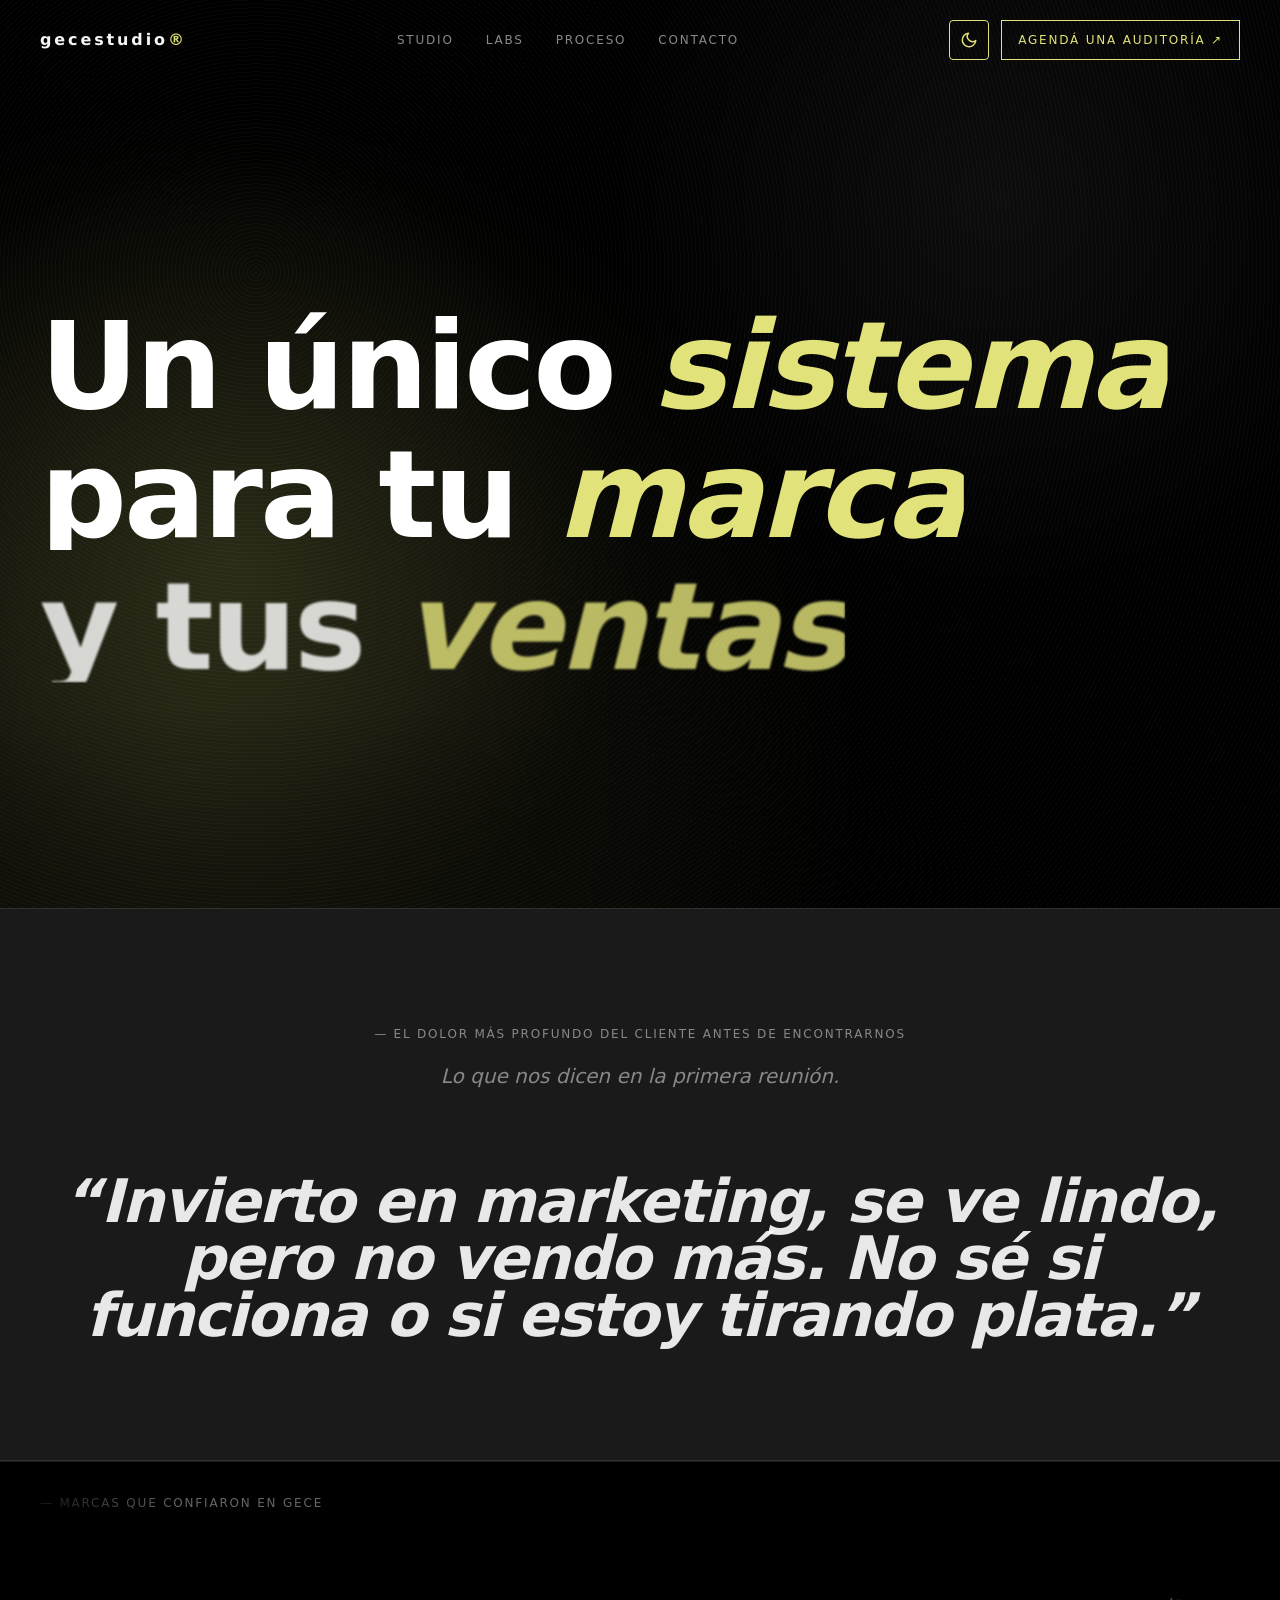
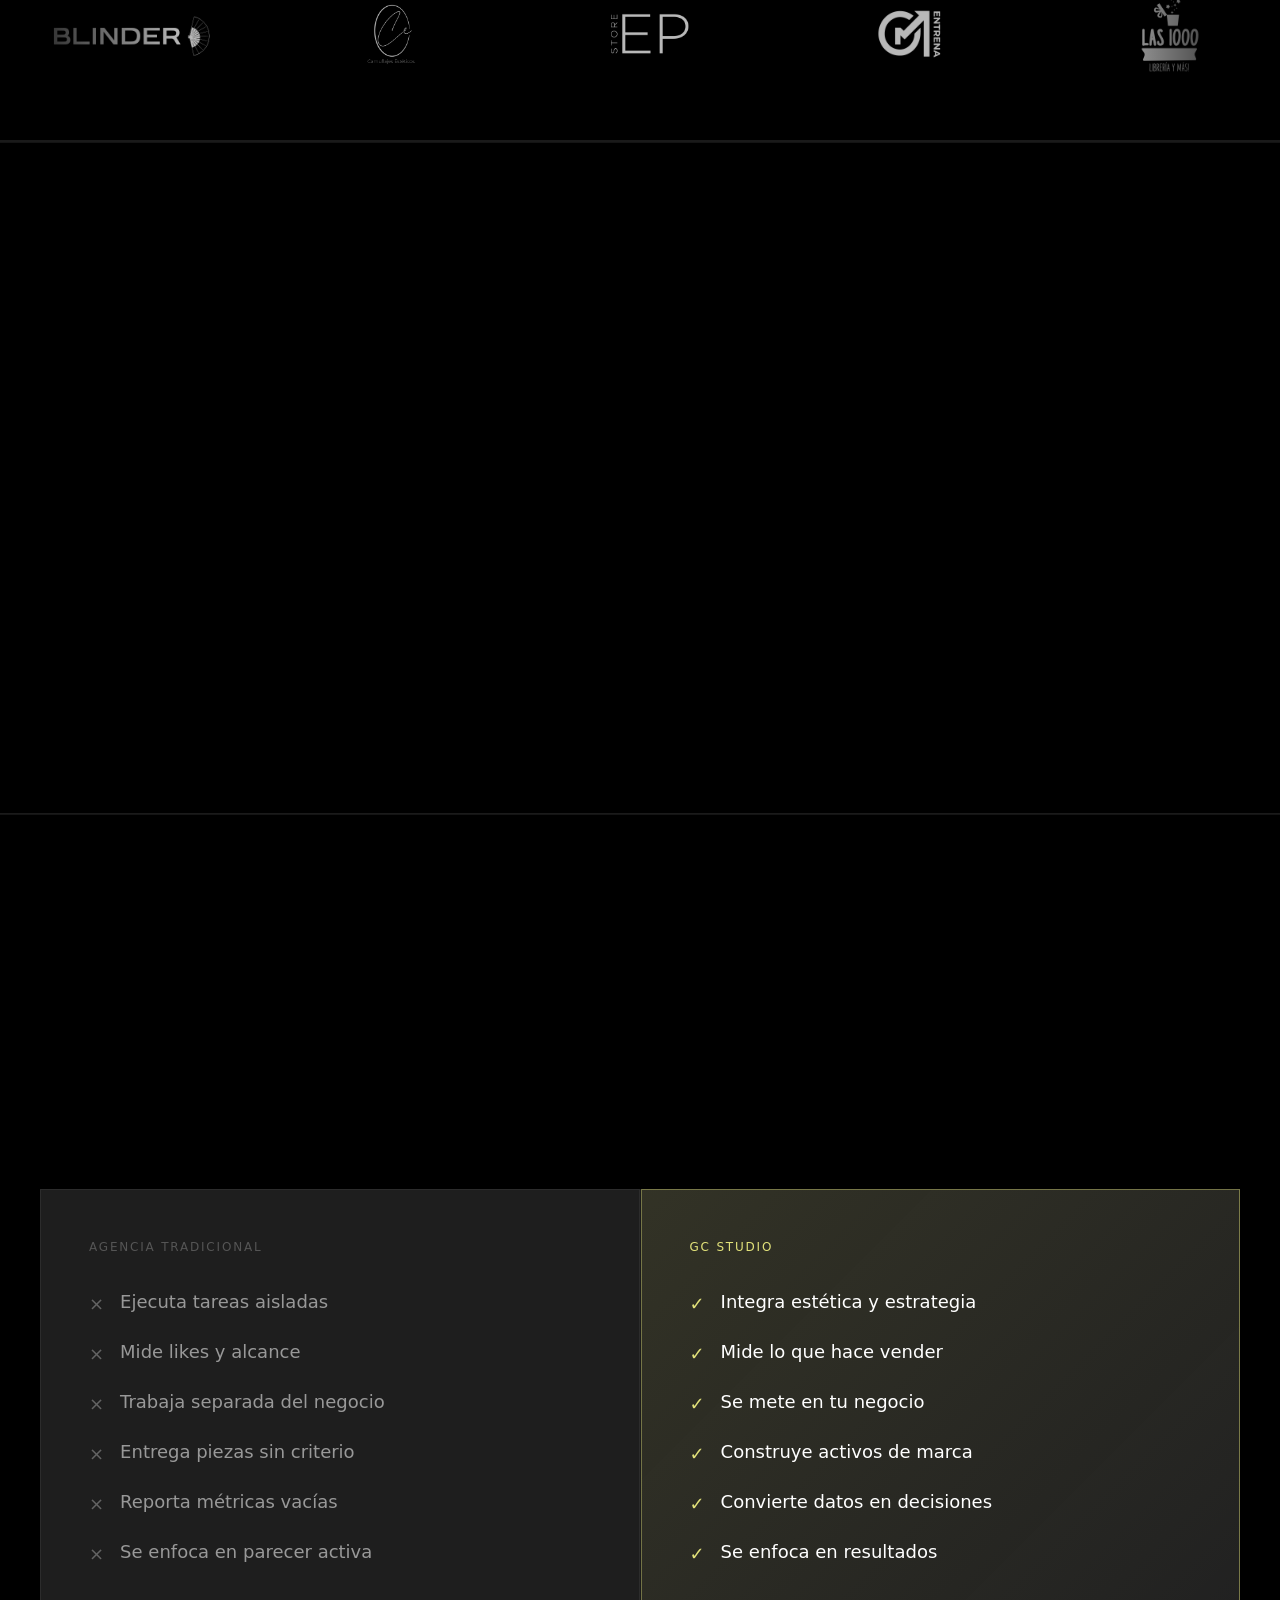
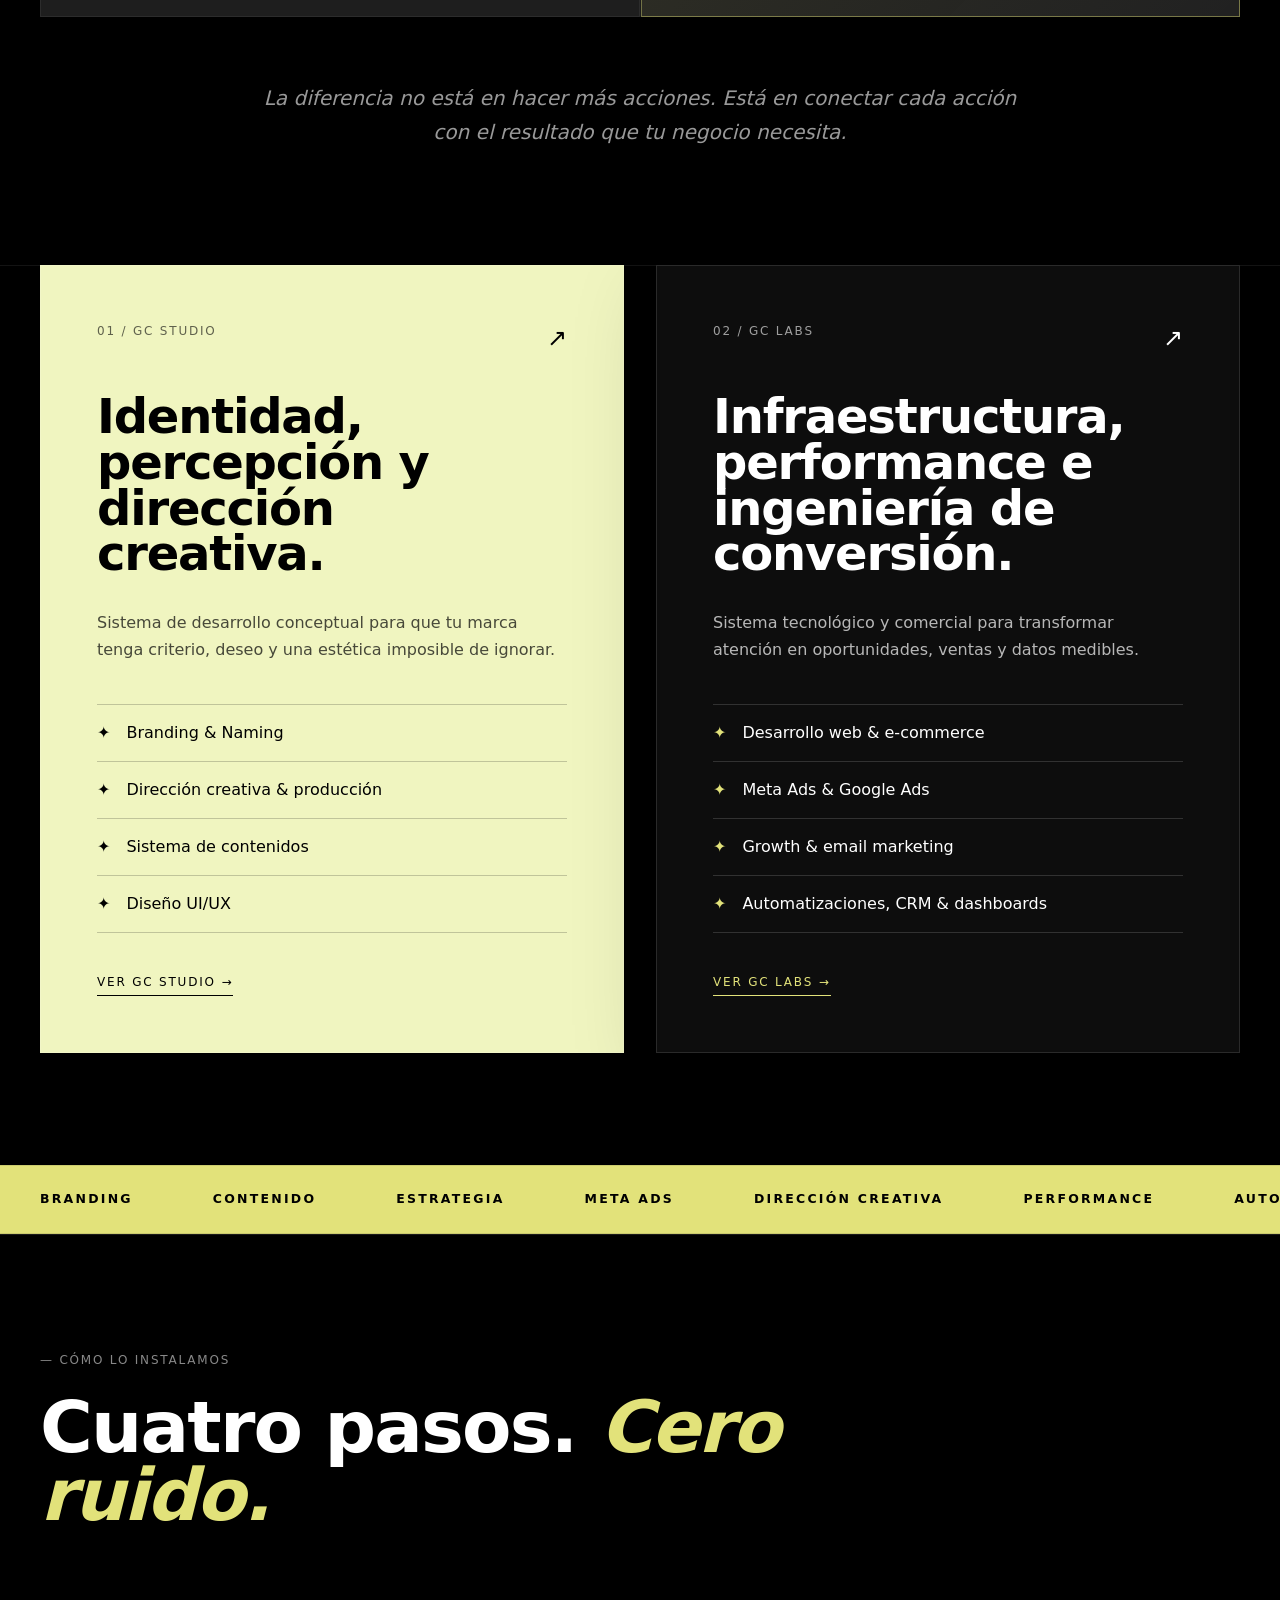
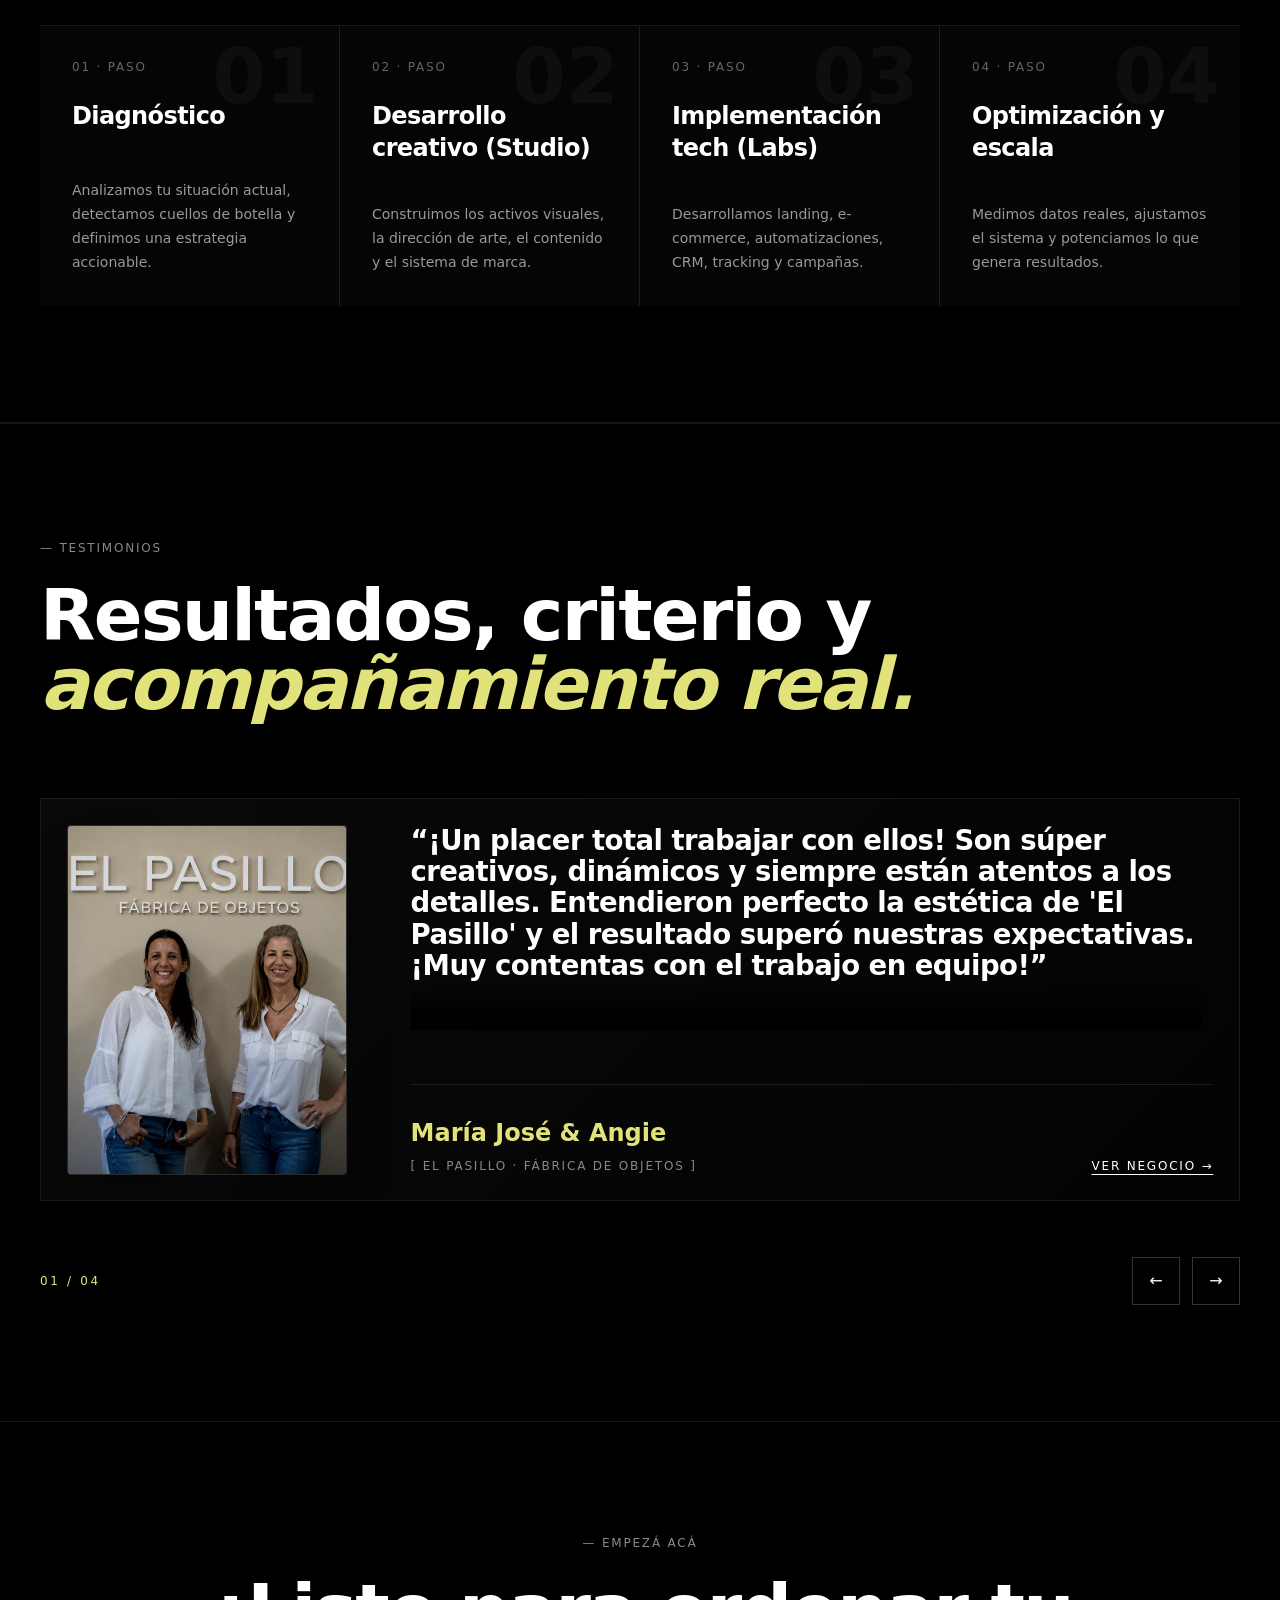
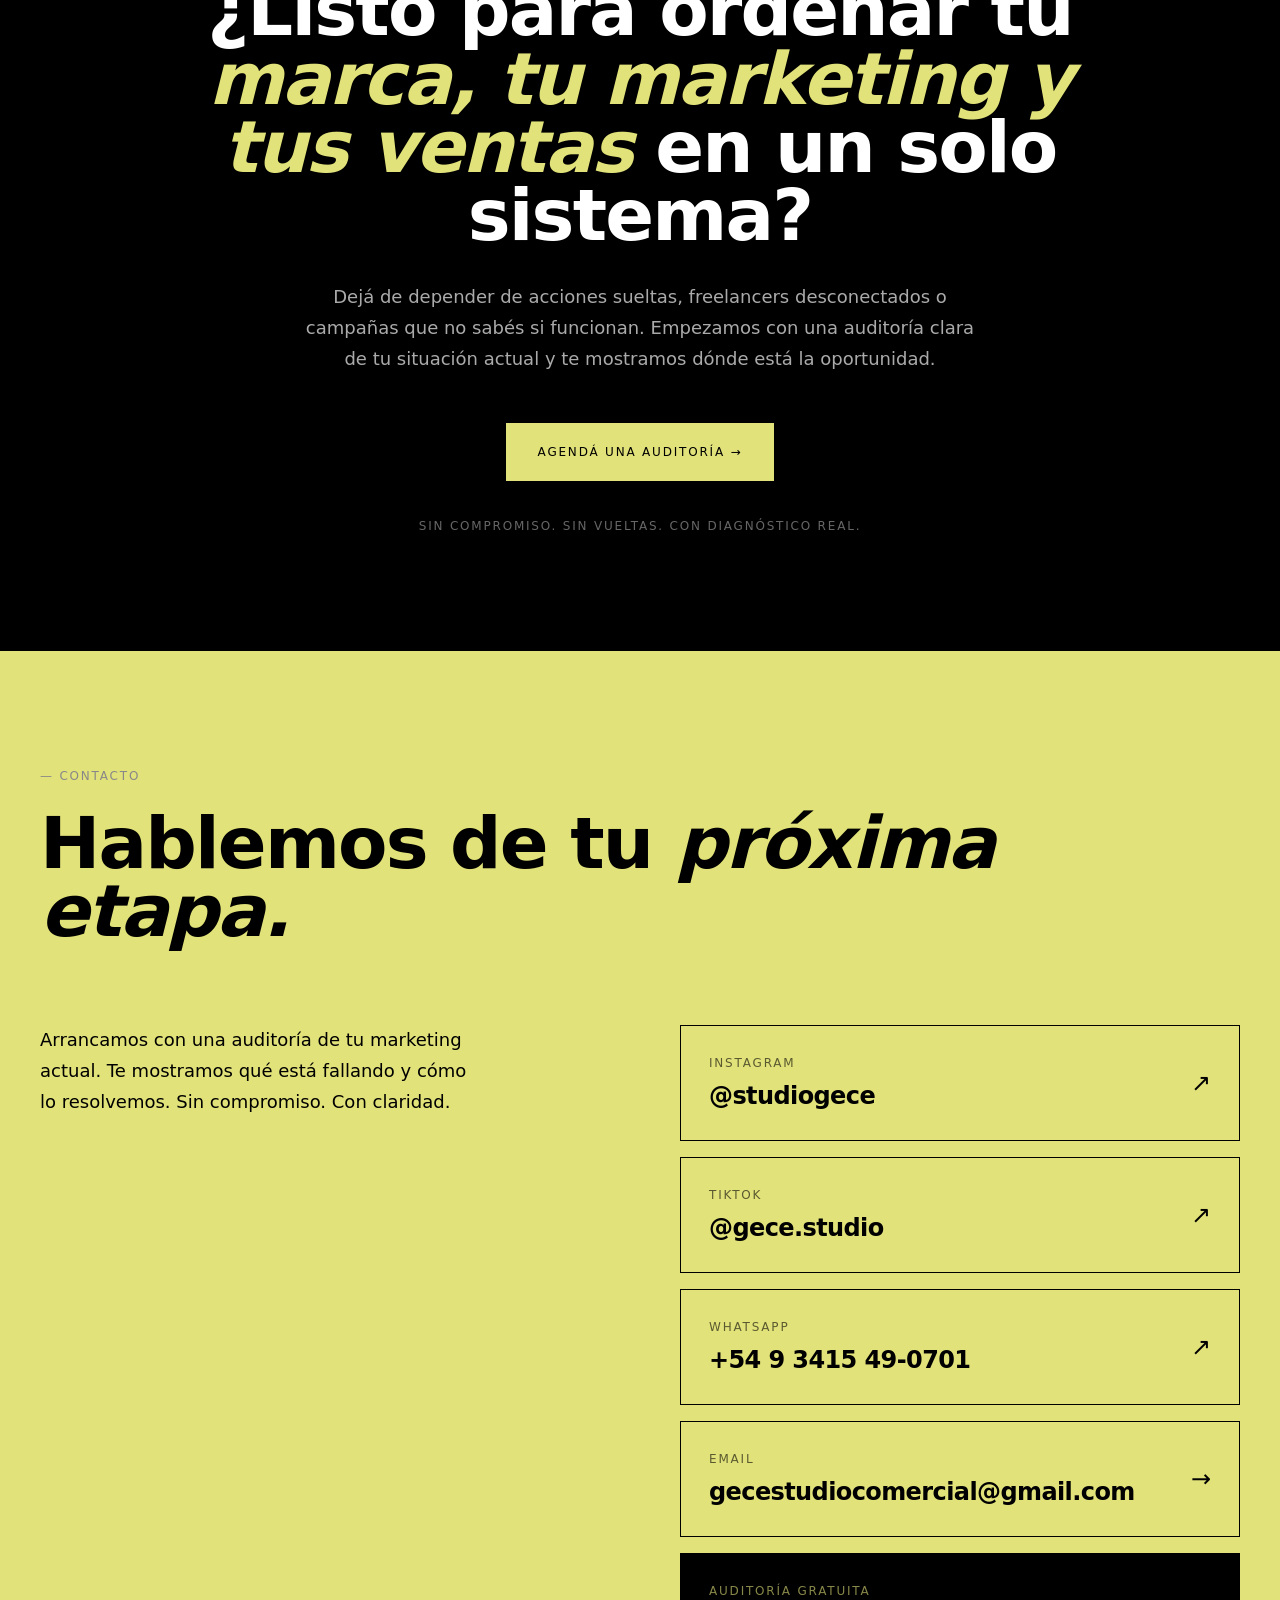
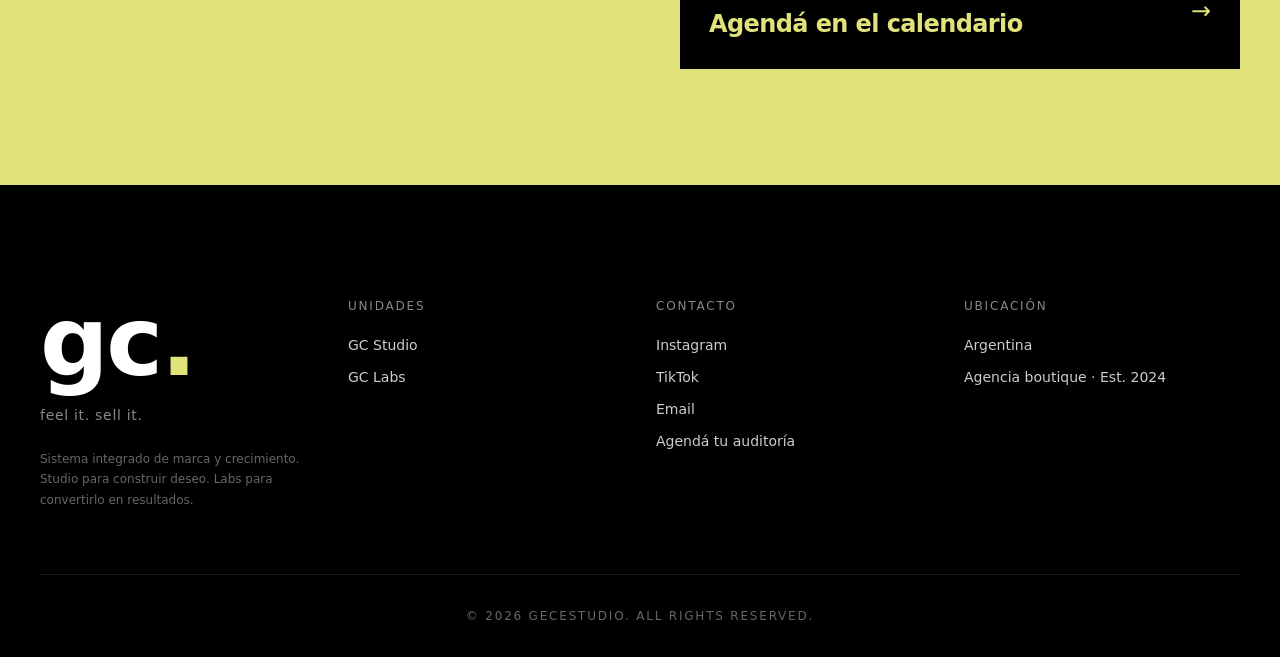
==== commit d73e2e80: "Align light nav CTA color" ====
--- a/index.html
+++ b/index.html
@@ -41,6 +41,7 @@
 	/* Grises / blancos seteados por estilo inline (el !important del stylesheet gana) */
 	html.light [style*="color:#888"] { color: #4d4c44 !important; }
 	html.light [style*="color:#666"] { color: #6e6a60 !important; }
+	html.light nav a[href*="calendly.com"].label-tag { color: #4d4c44 !important; }
 
 	/* Bordes */
 	html.light .border-white\/10 { border-color: rgba(0,0,0,0.12) !important; }
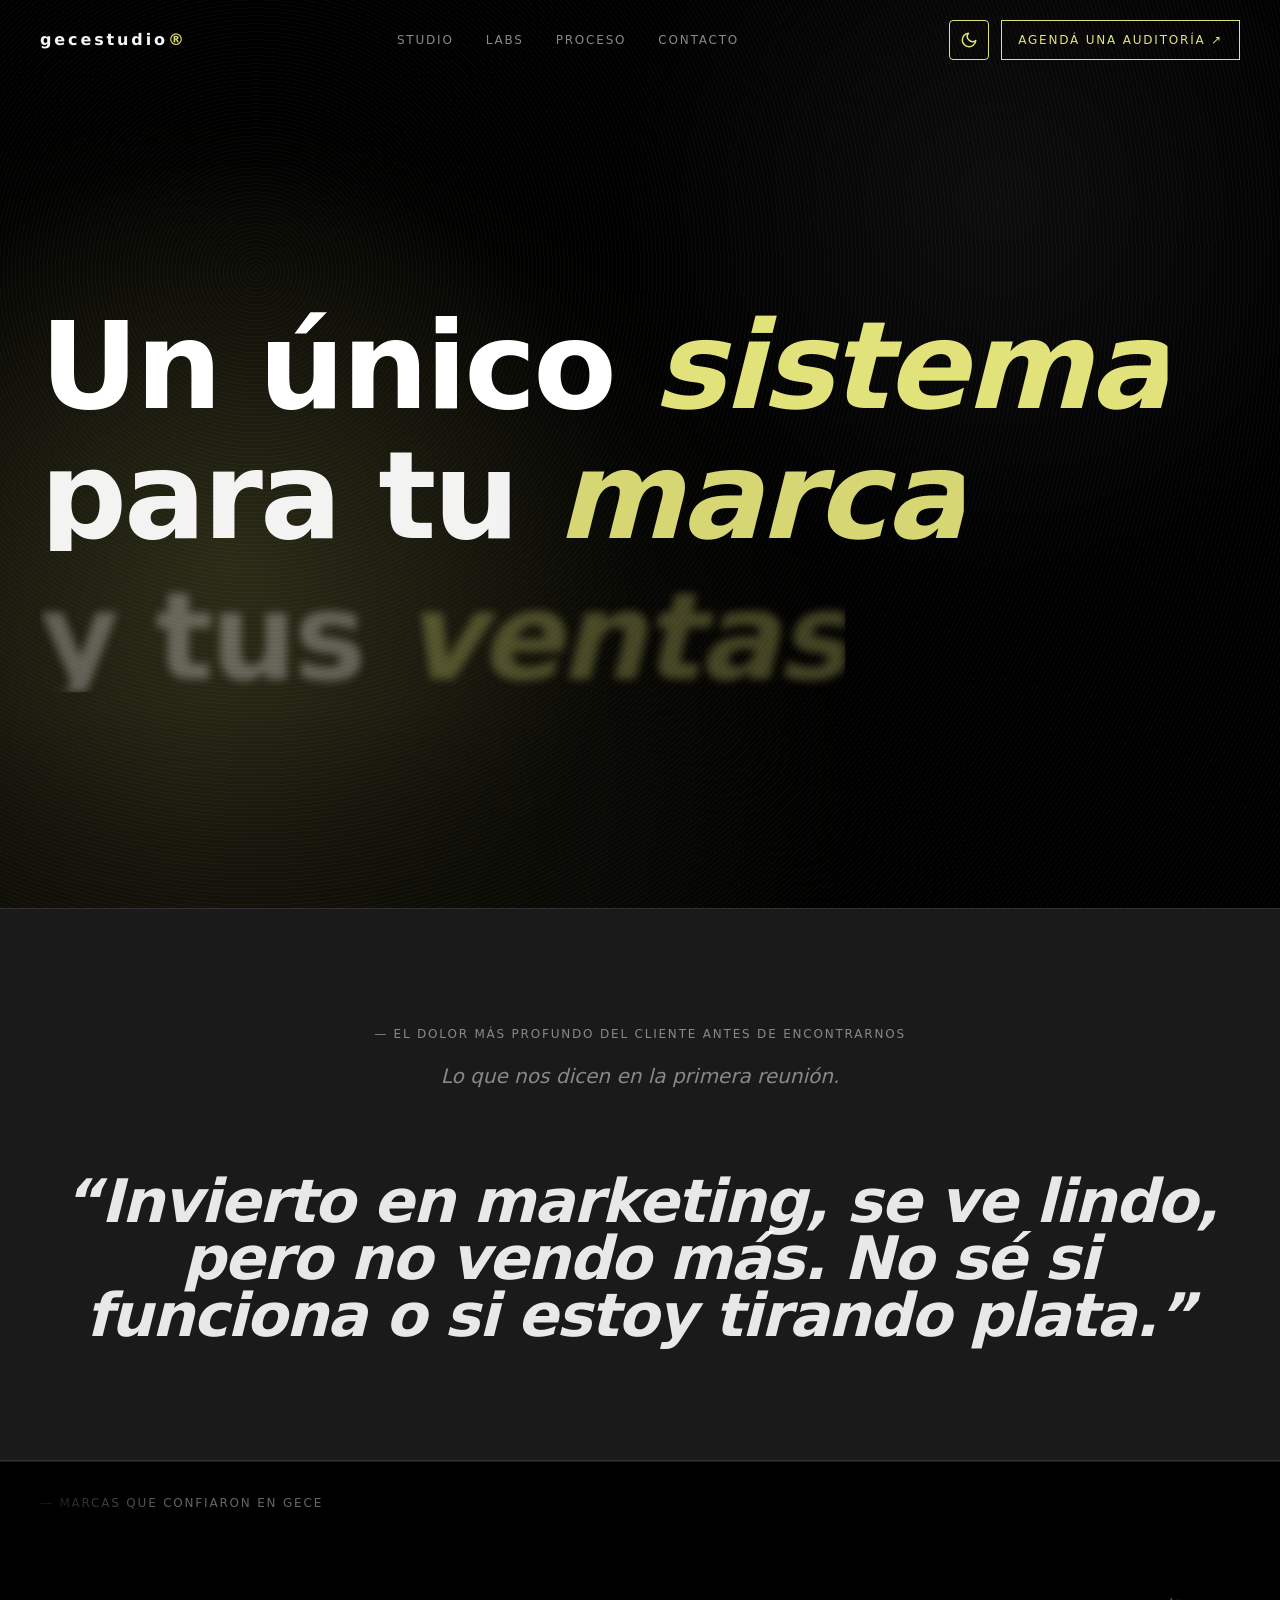
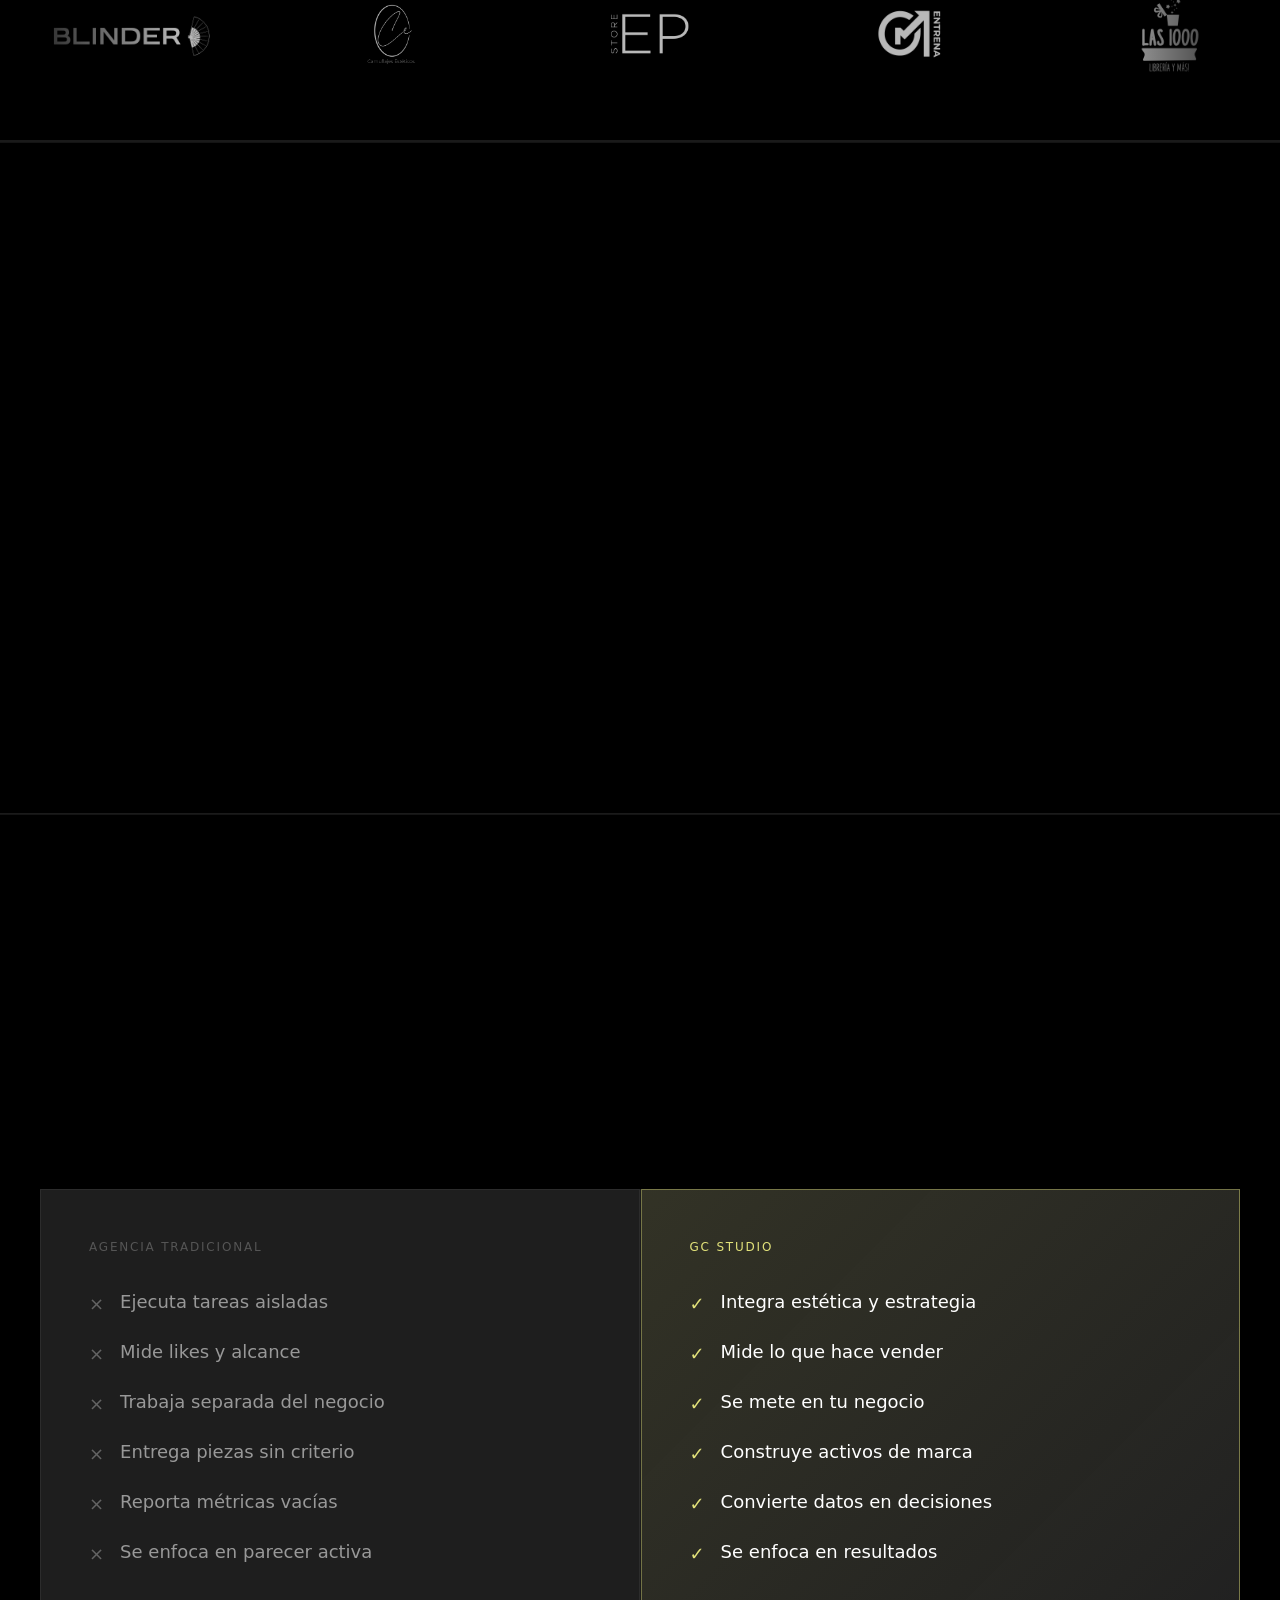
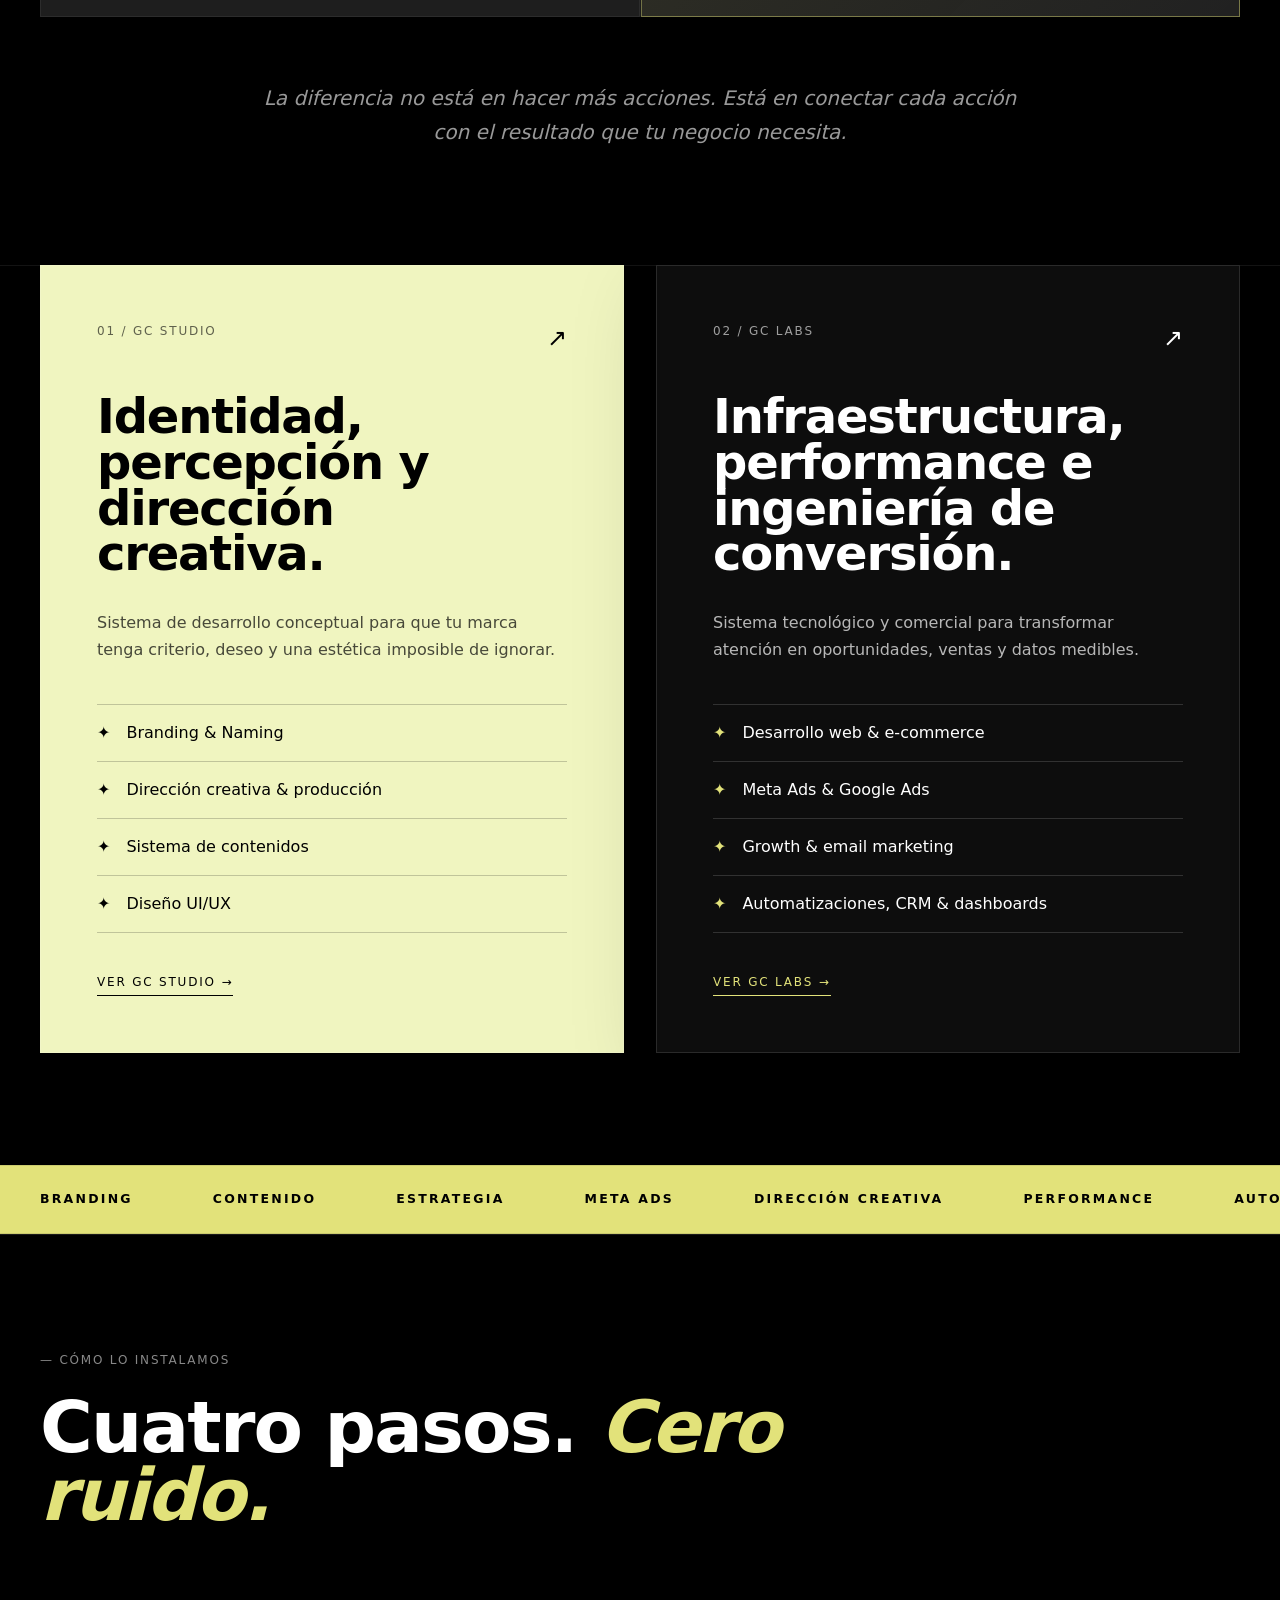
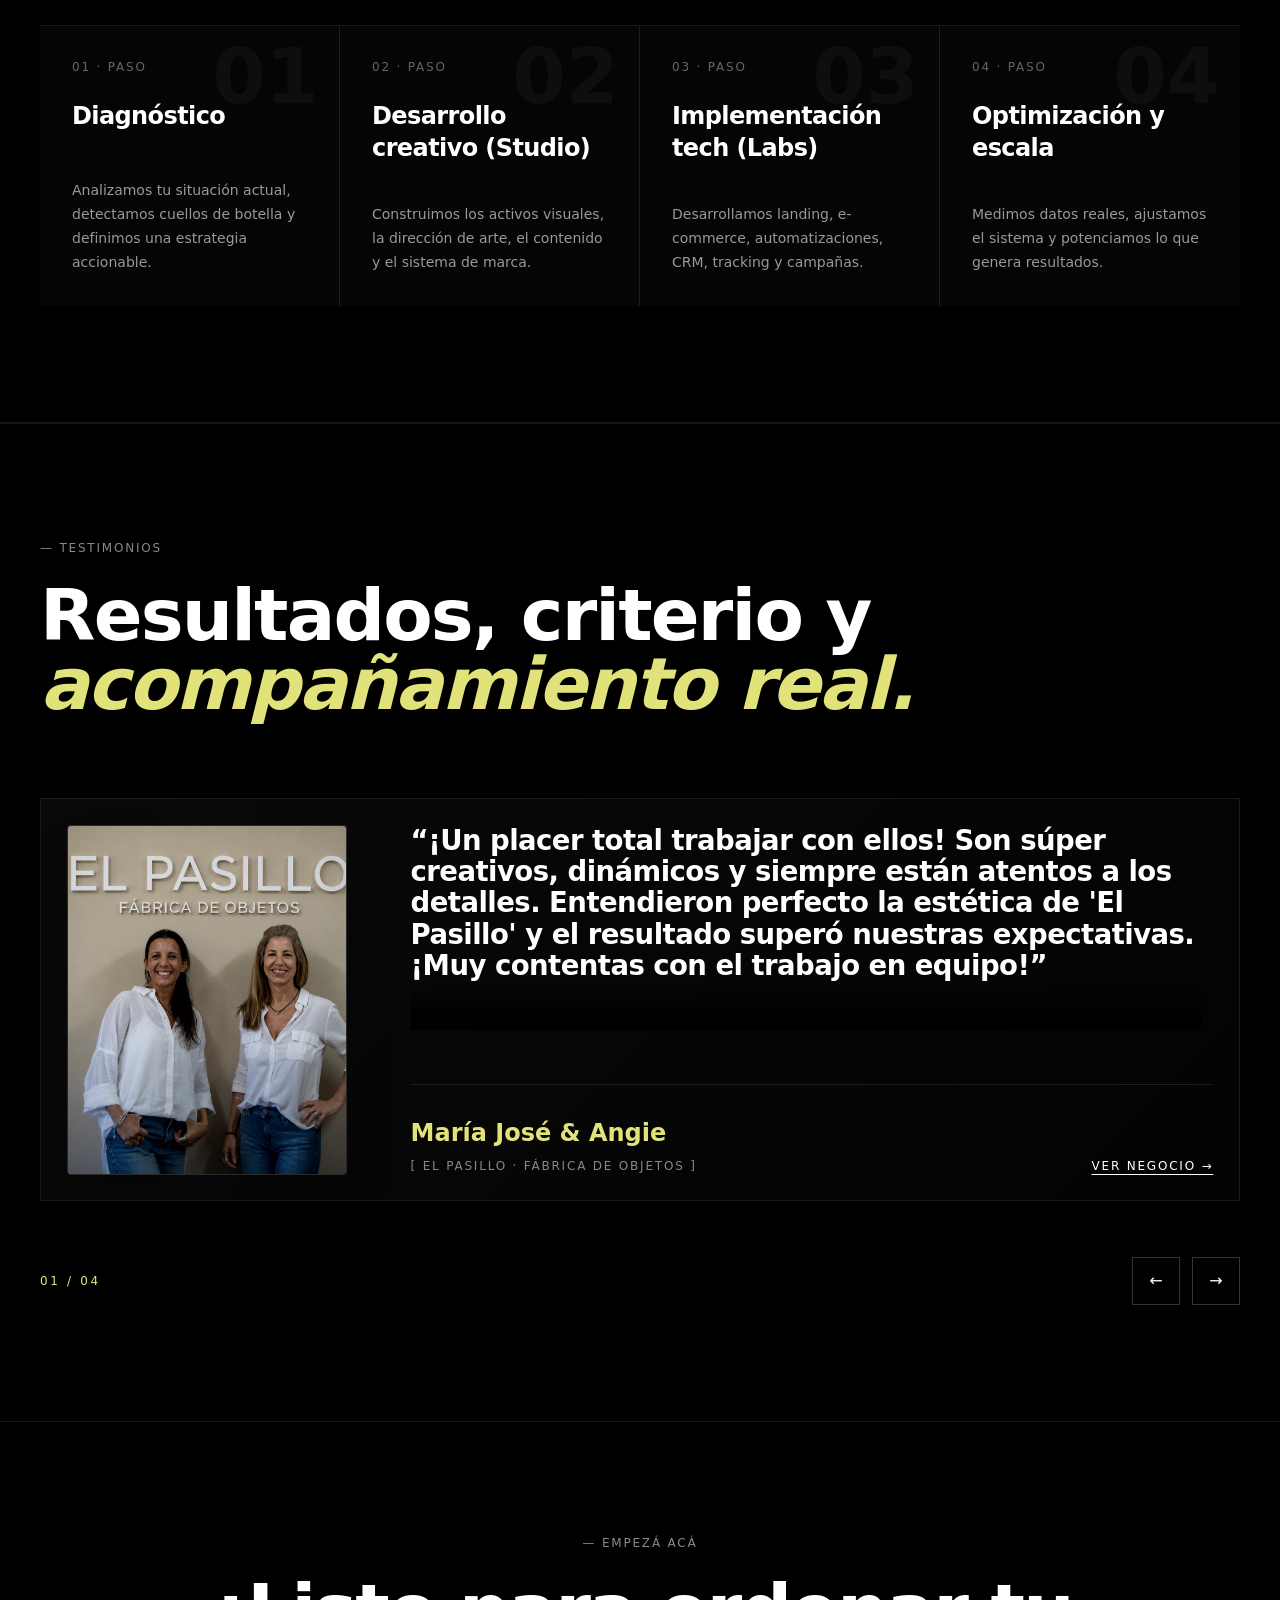
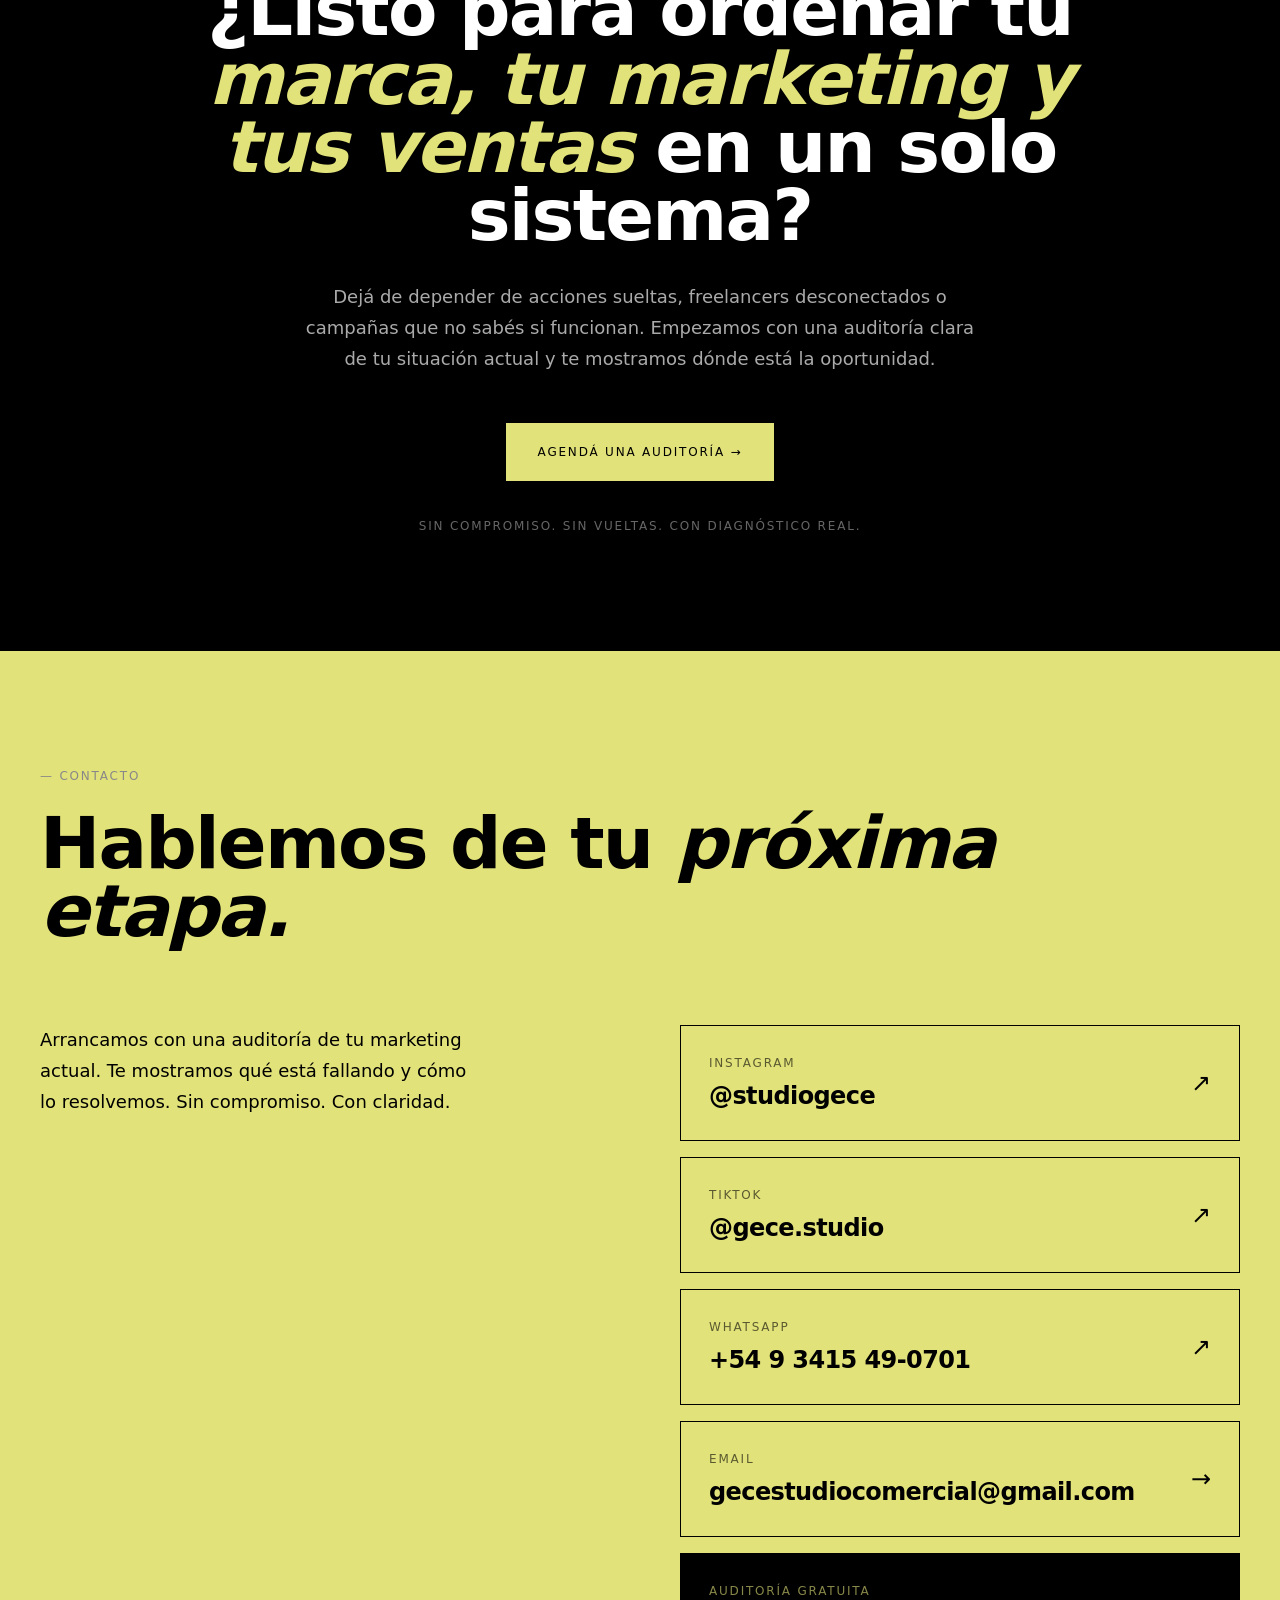
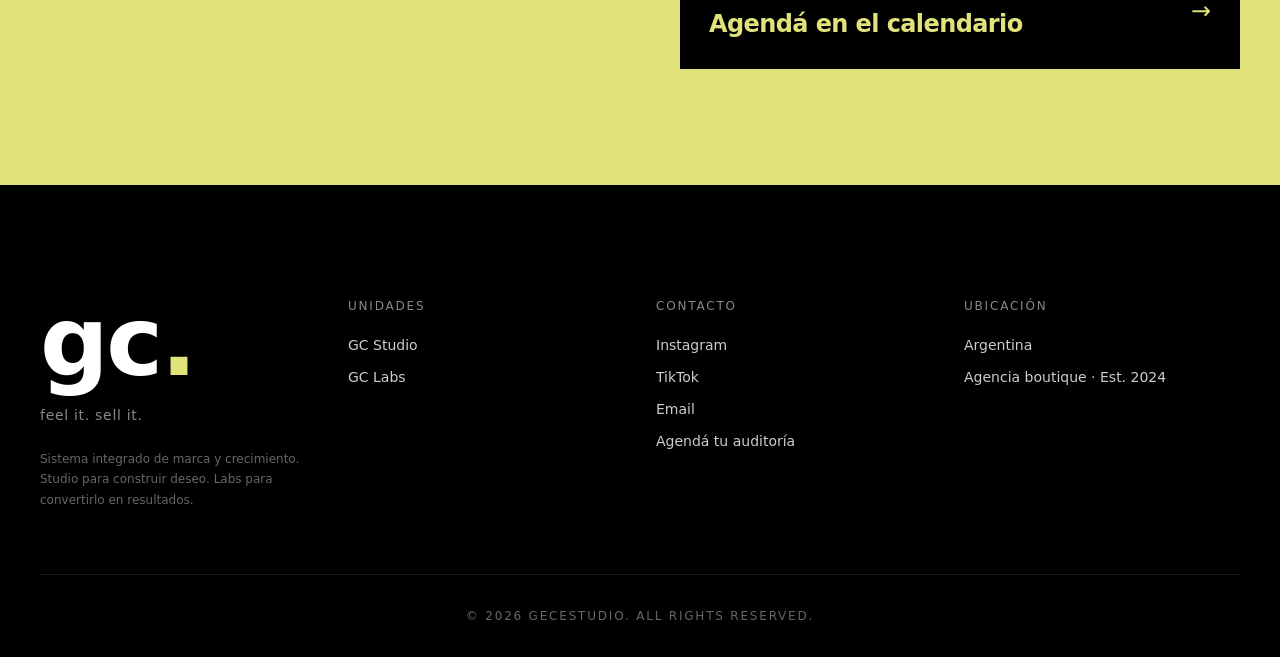
==== commit 4c78d608: "Align light logo mark color" ====
--- a/index.html
+++ b/index.html
@@ -41,6 +41,7 @@
 	/* Grises / blancos seteados por estilo inline (el !important del stylesheet gana) */
 	html.light [style*="color:#888"] { color: #4d4c44 !important; }
 	html.light [style*="color:#666"] { color: #6e6a60 !important; }
+	html.light .gc-nav-logo span { color: #4d4c44 !important; }
 	html.light nav a[href*="calendly.com"].label-tag { color: #4d4c44 !important; }
 
 	/* Bordes */
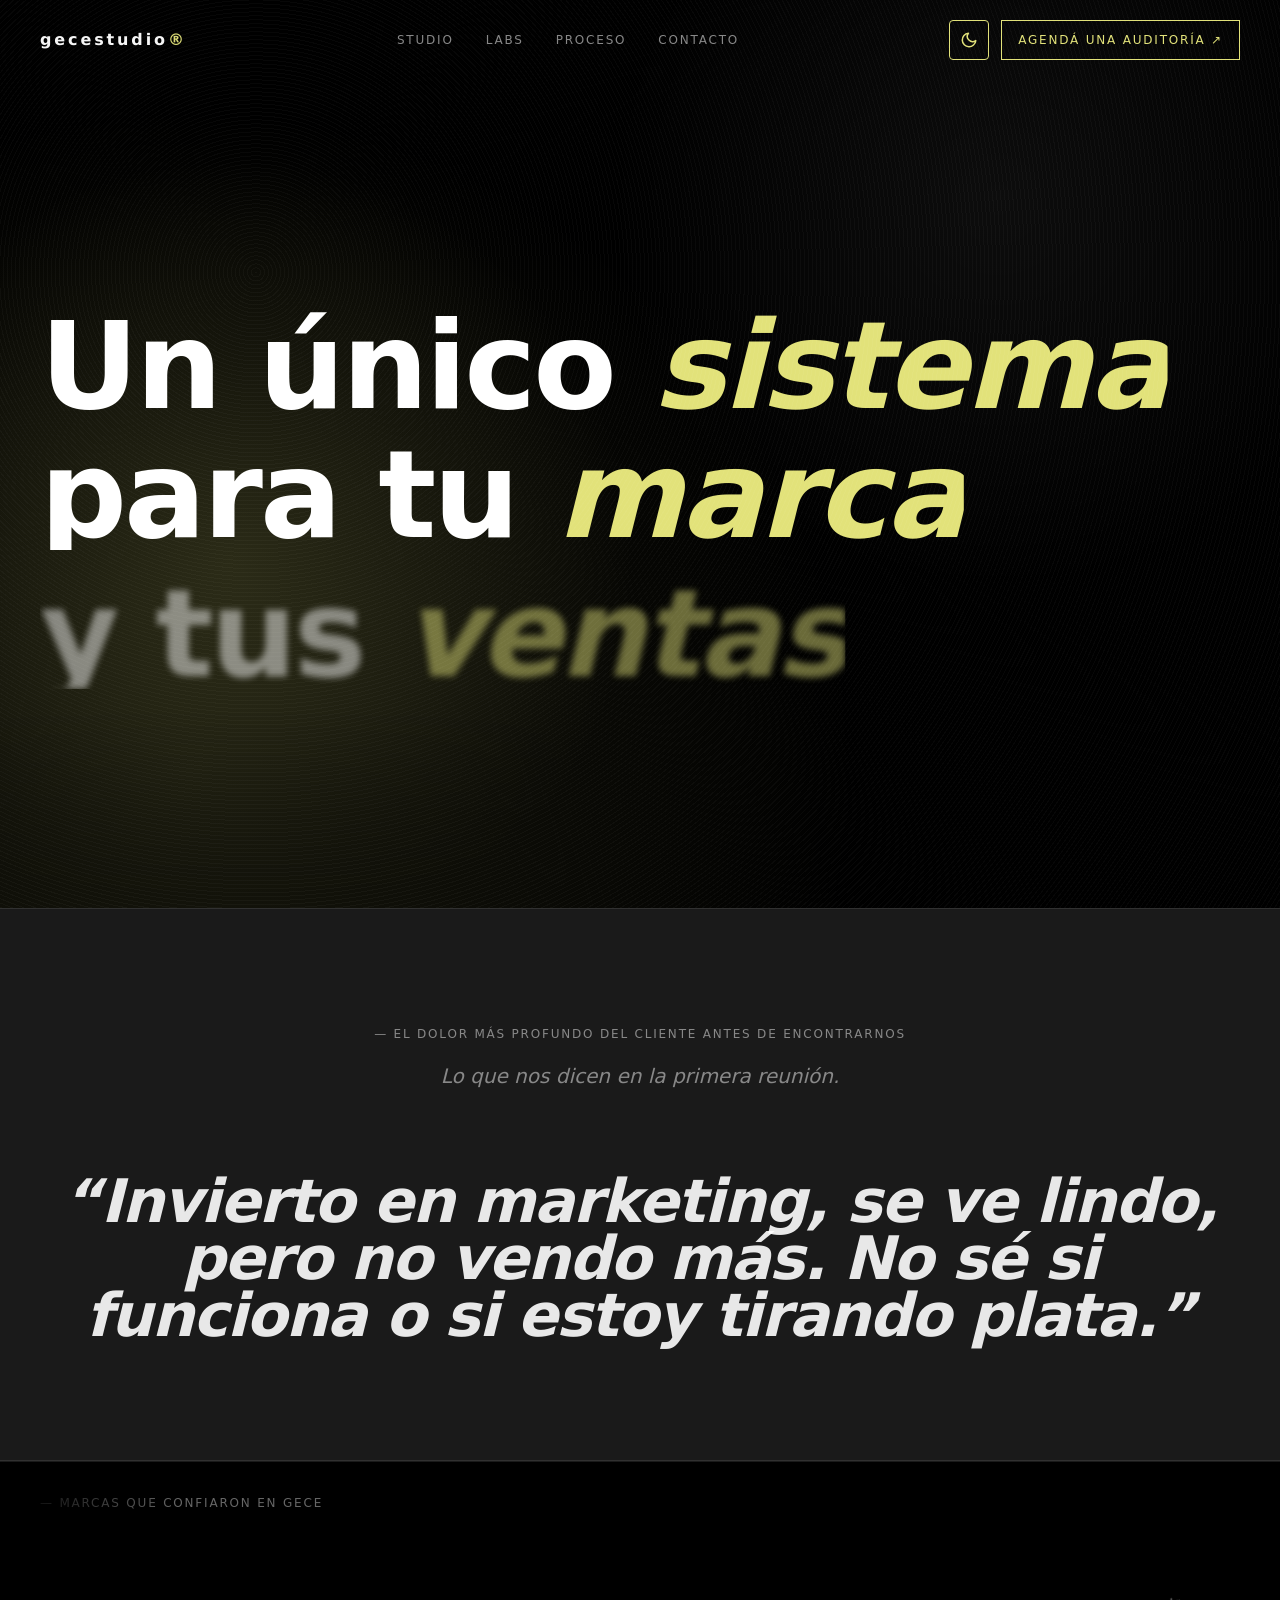
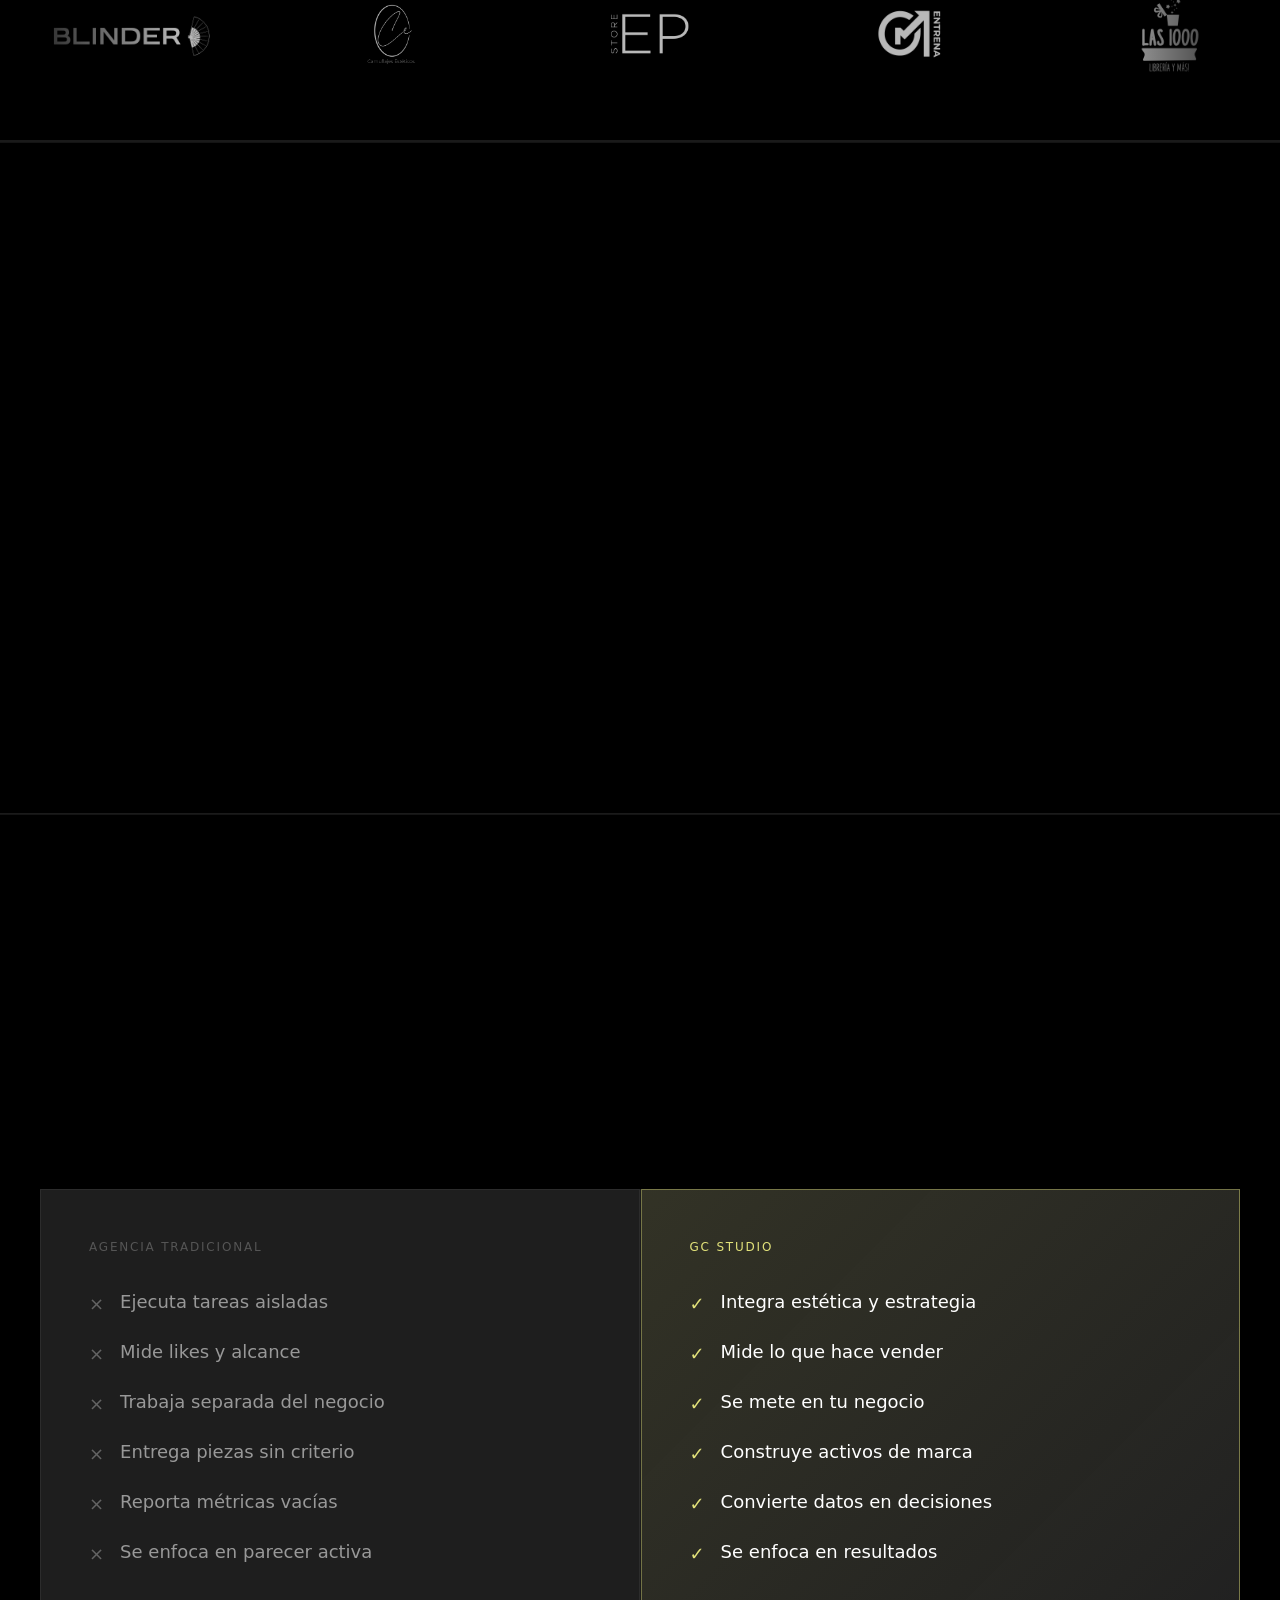
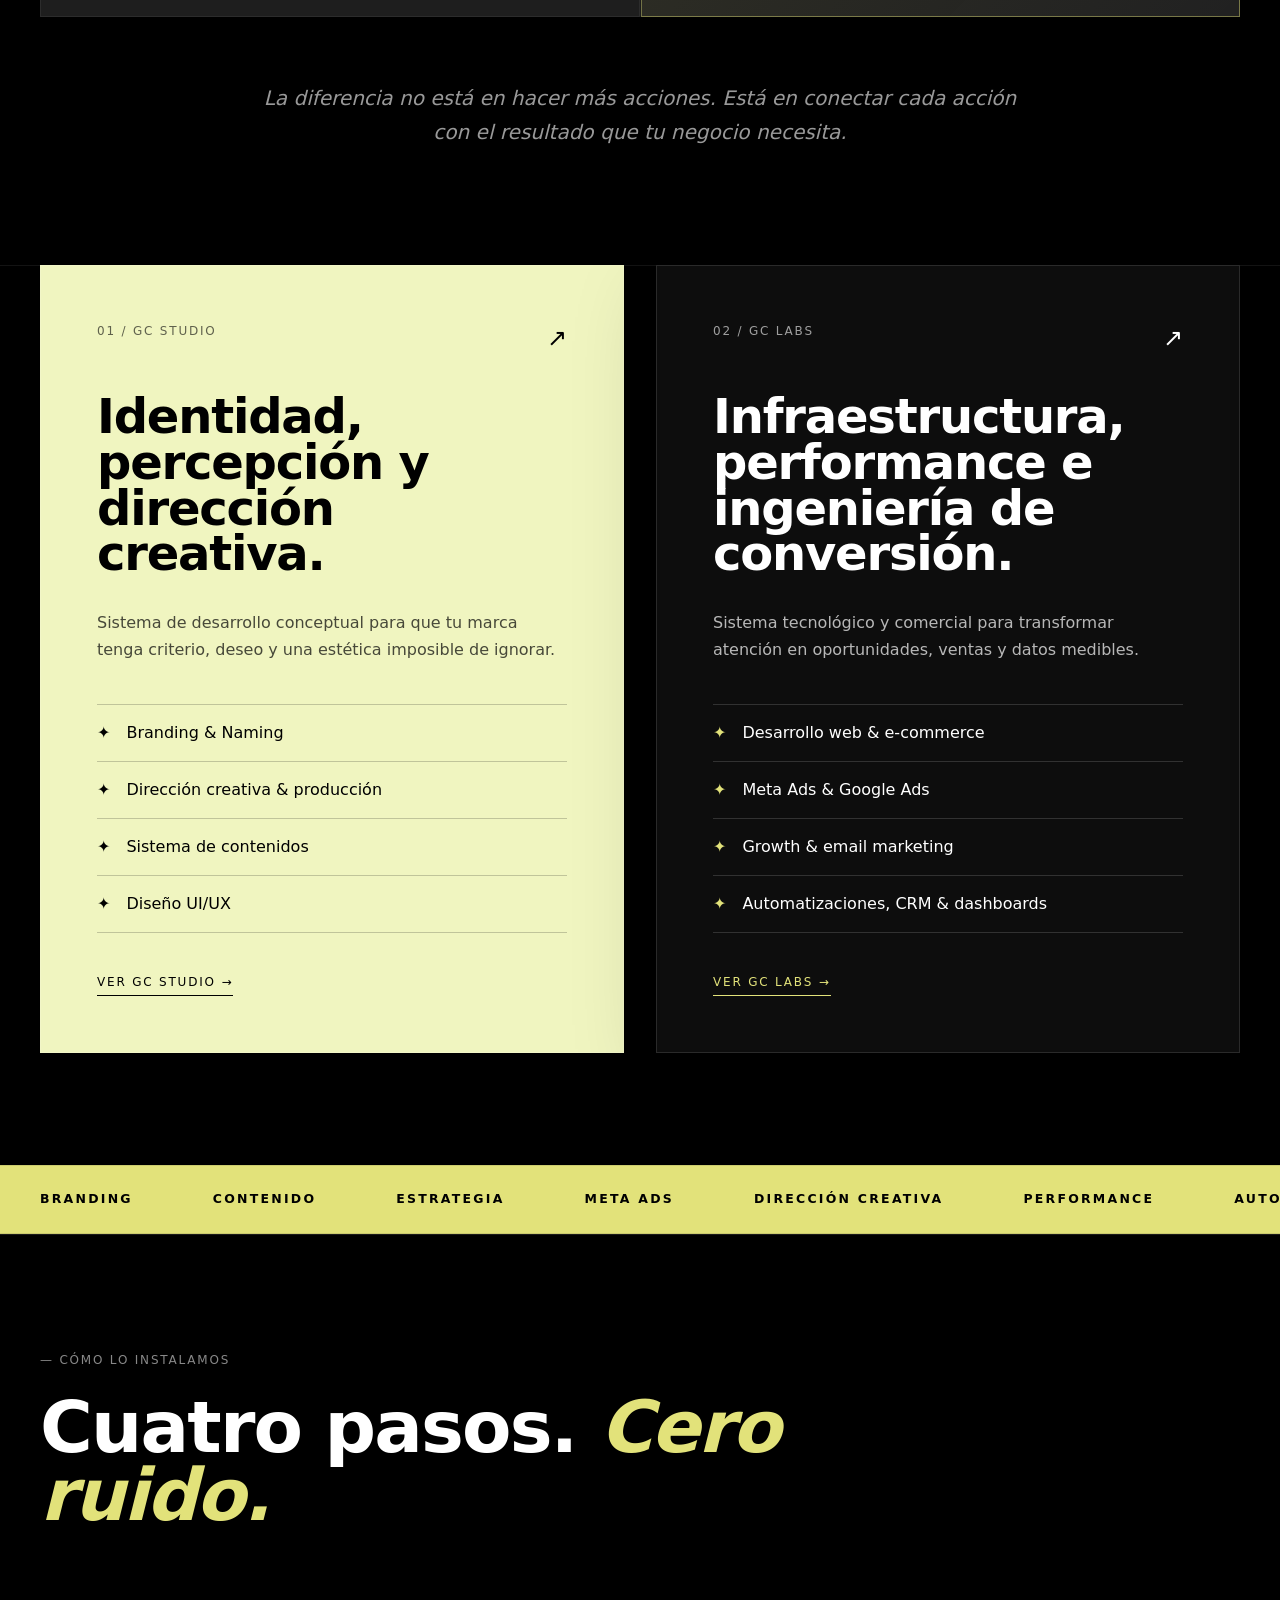
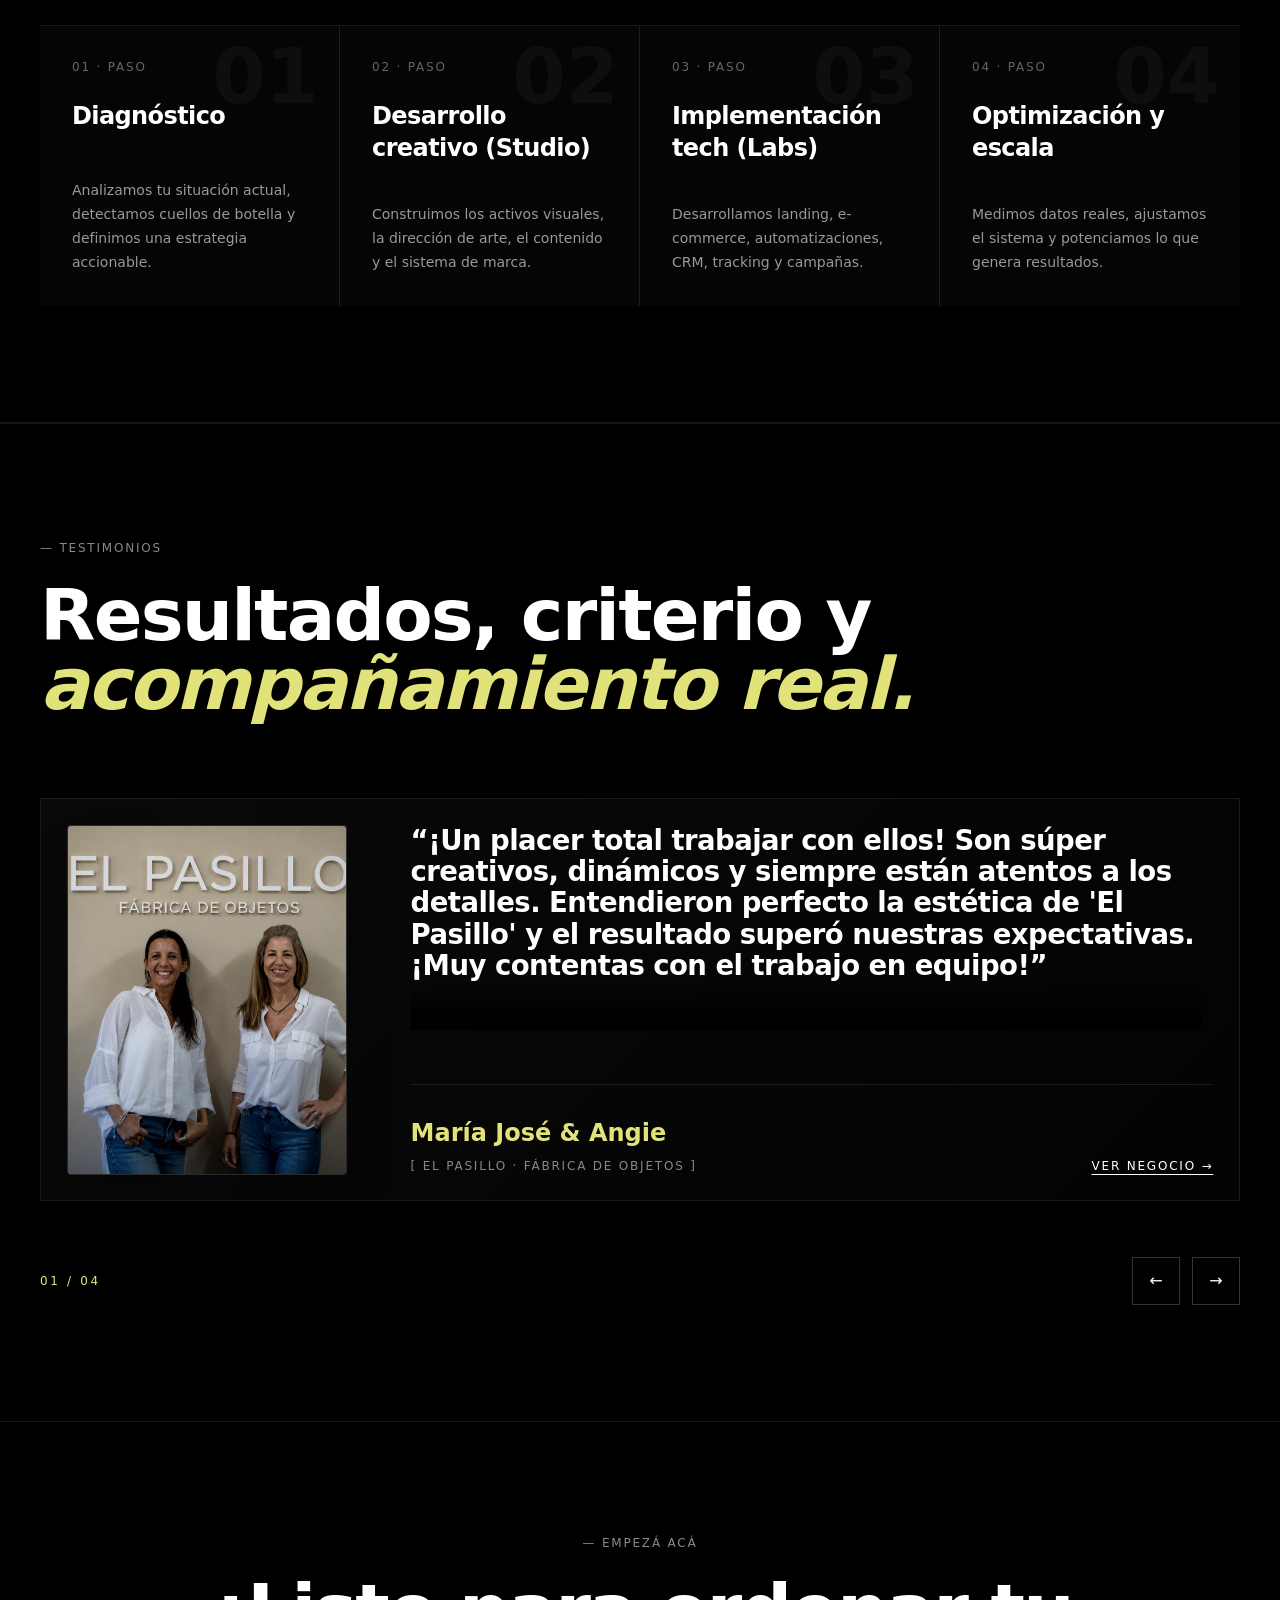
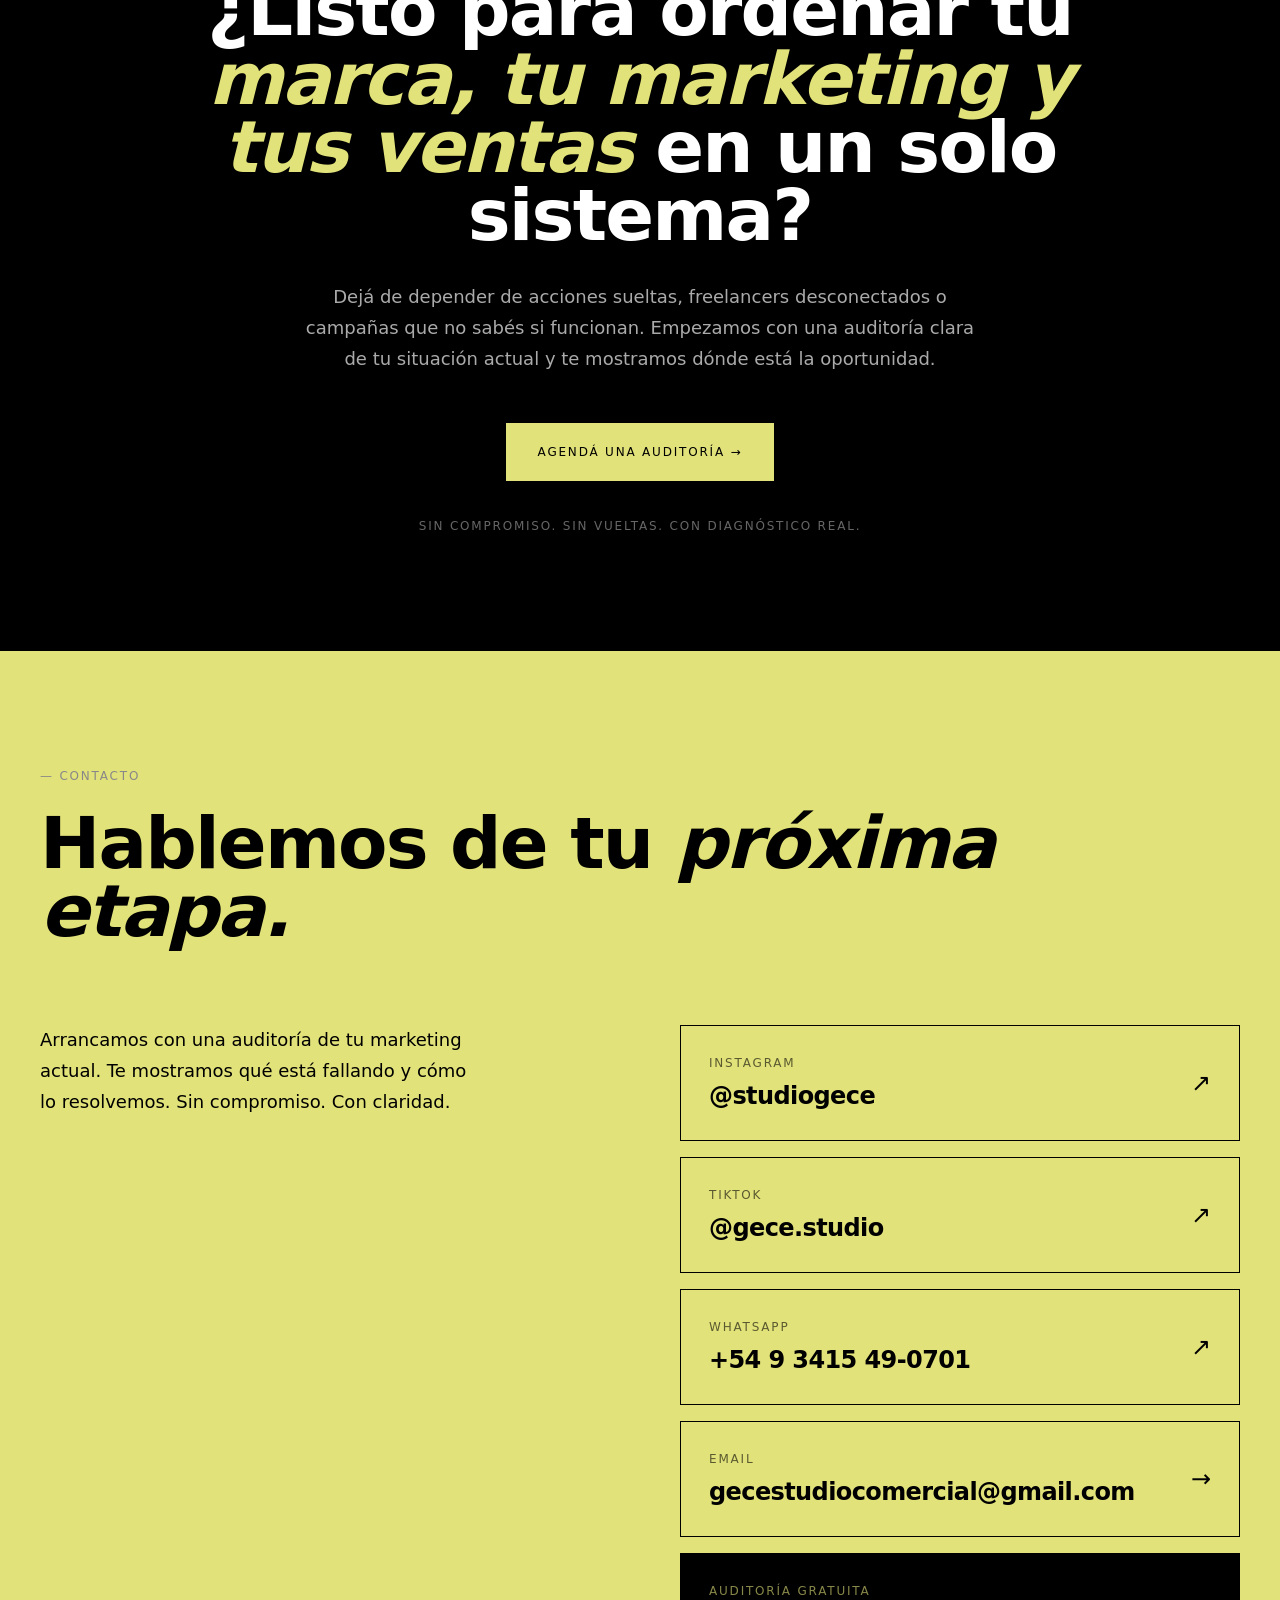
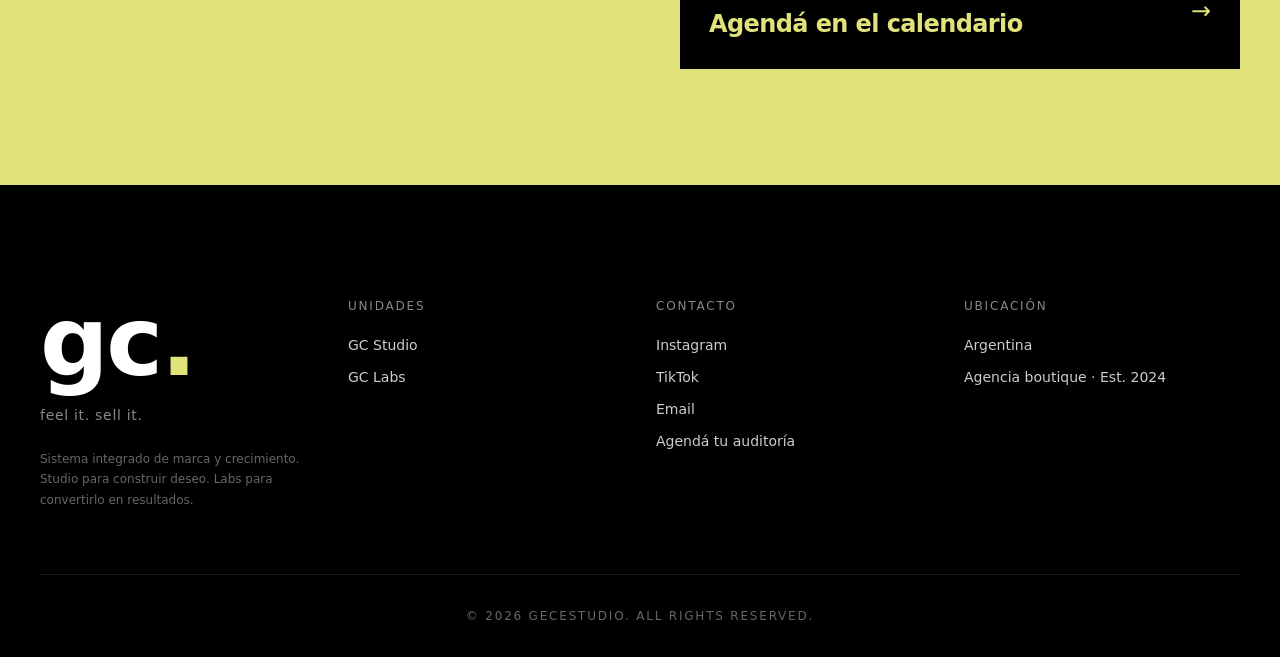
==== commit f827fd10: "Align light hero kicker color" ====
--- a/index.html
+++ b/index.html
@@ -42,6 +42,7 @@
 	html.light [style*="color:#888"] { color: #4d4c44 !important; }
 	html.light [style*="color:#666"] { color: #6e6a60 !important; }
 	html.light .gc-nav-logo span { color: #4d4c44 !important; }
+	html.light .hero-kicker { color: #4d4c44 !important; }
 	html.light nav a[href*="calendly.com"].label-tag { color: #4d4c44 !important; }
 
 	/* Bordes */
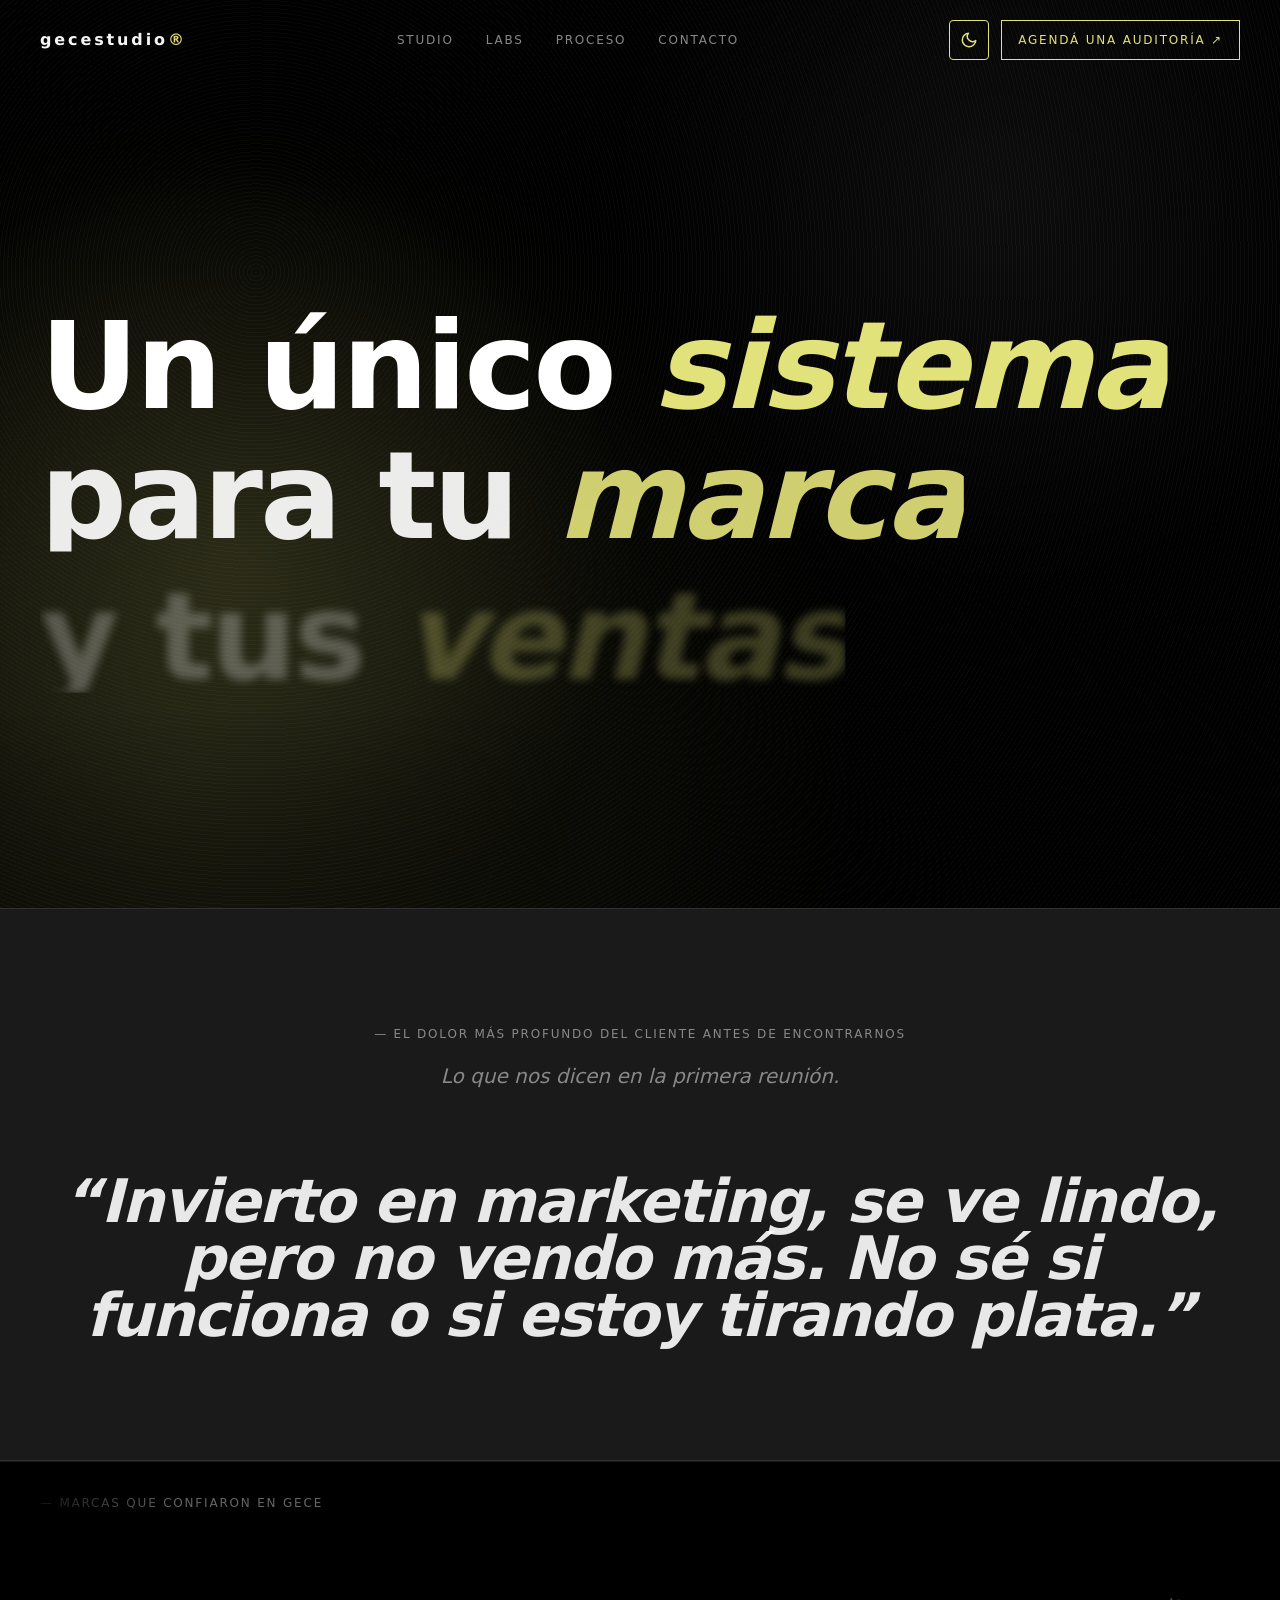
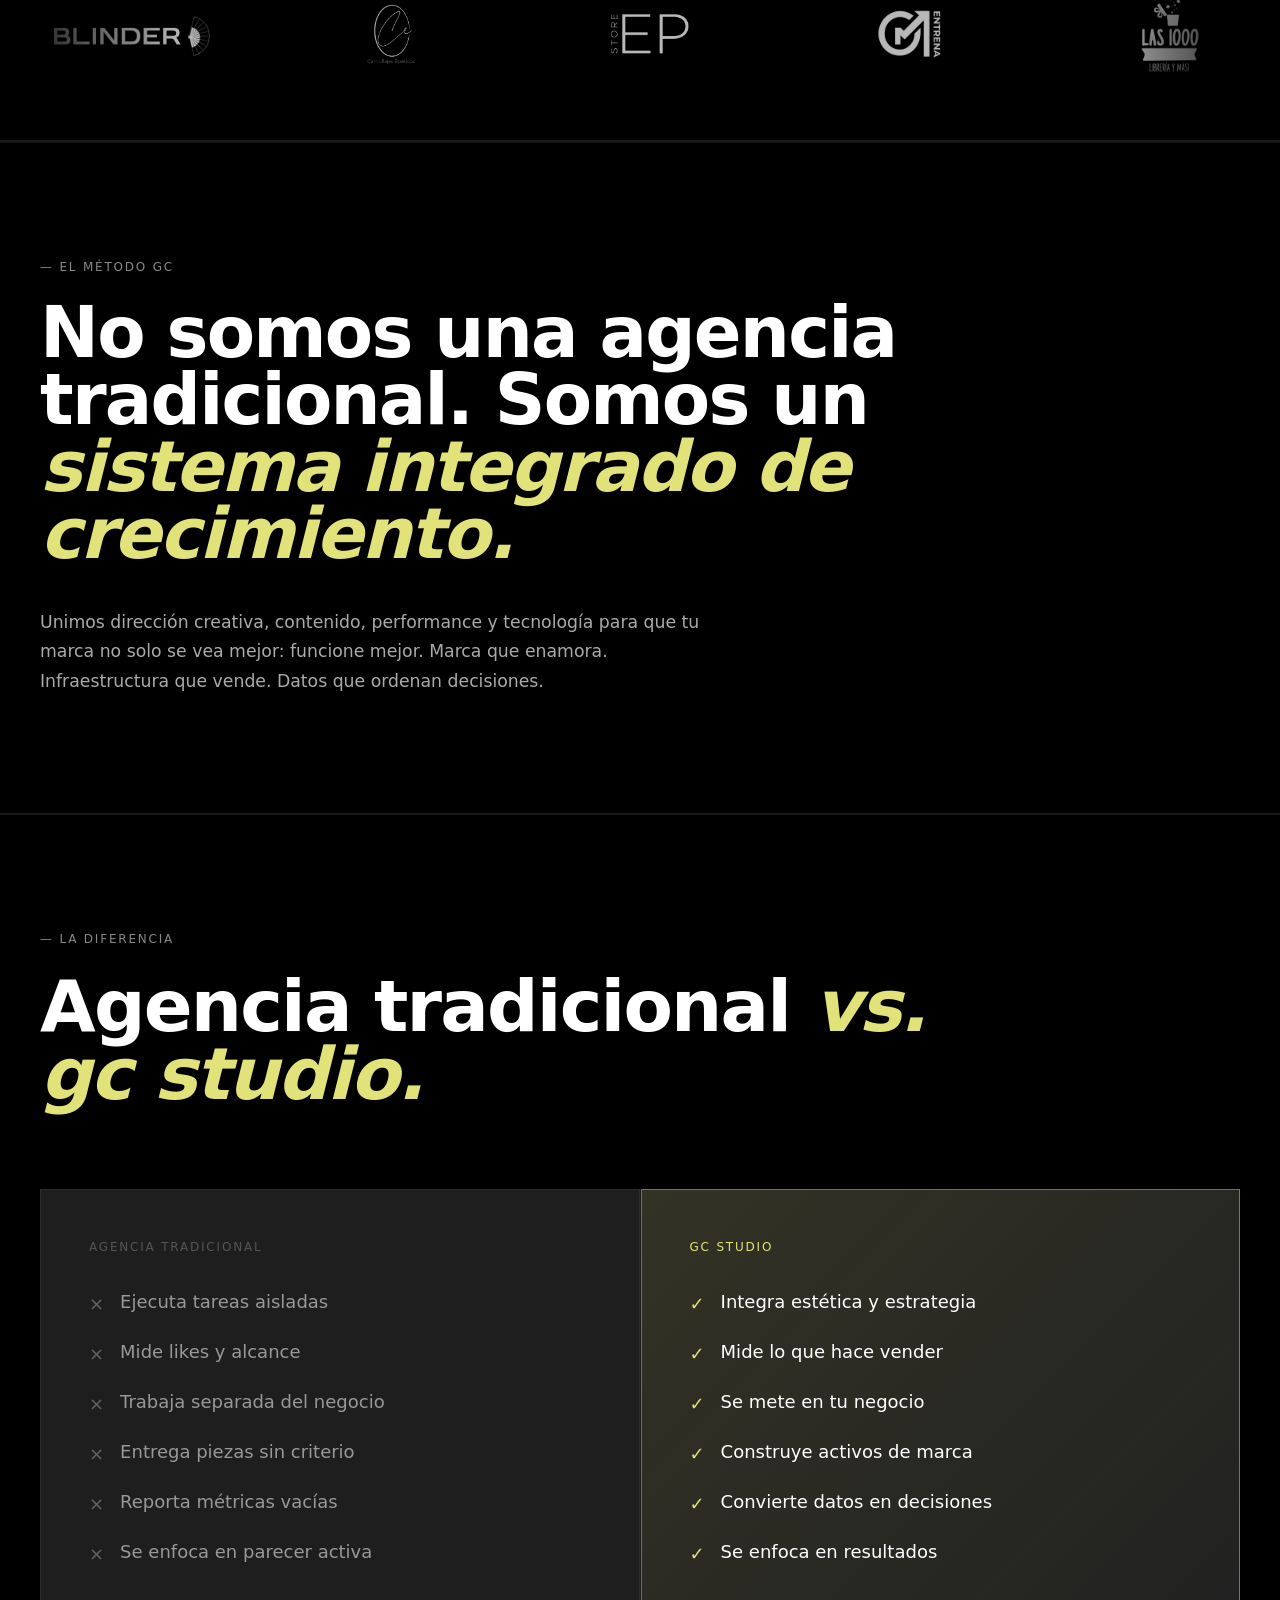
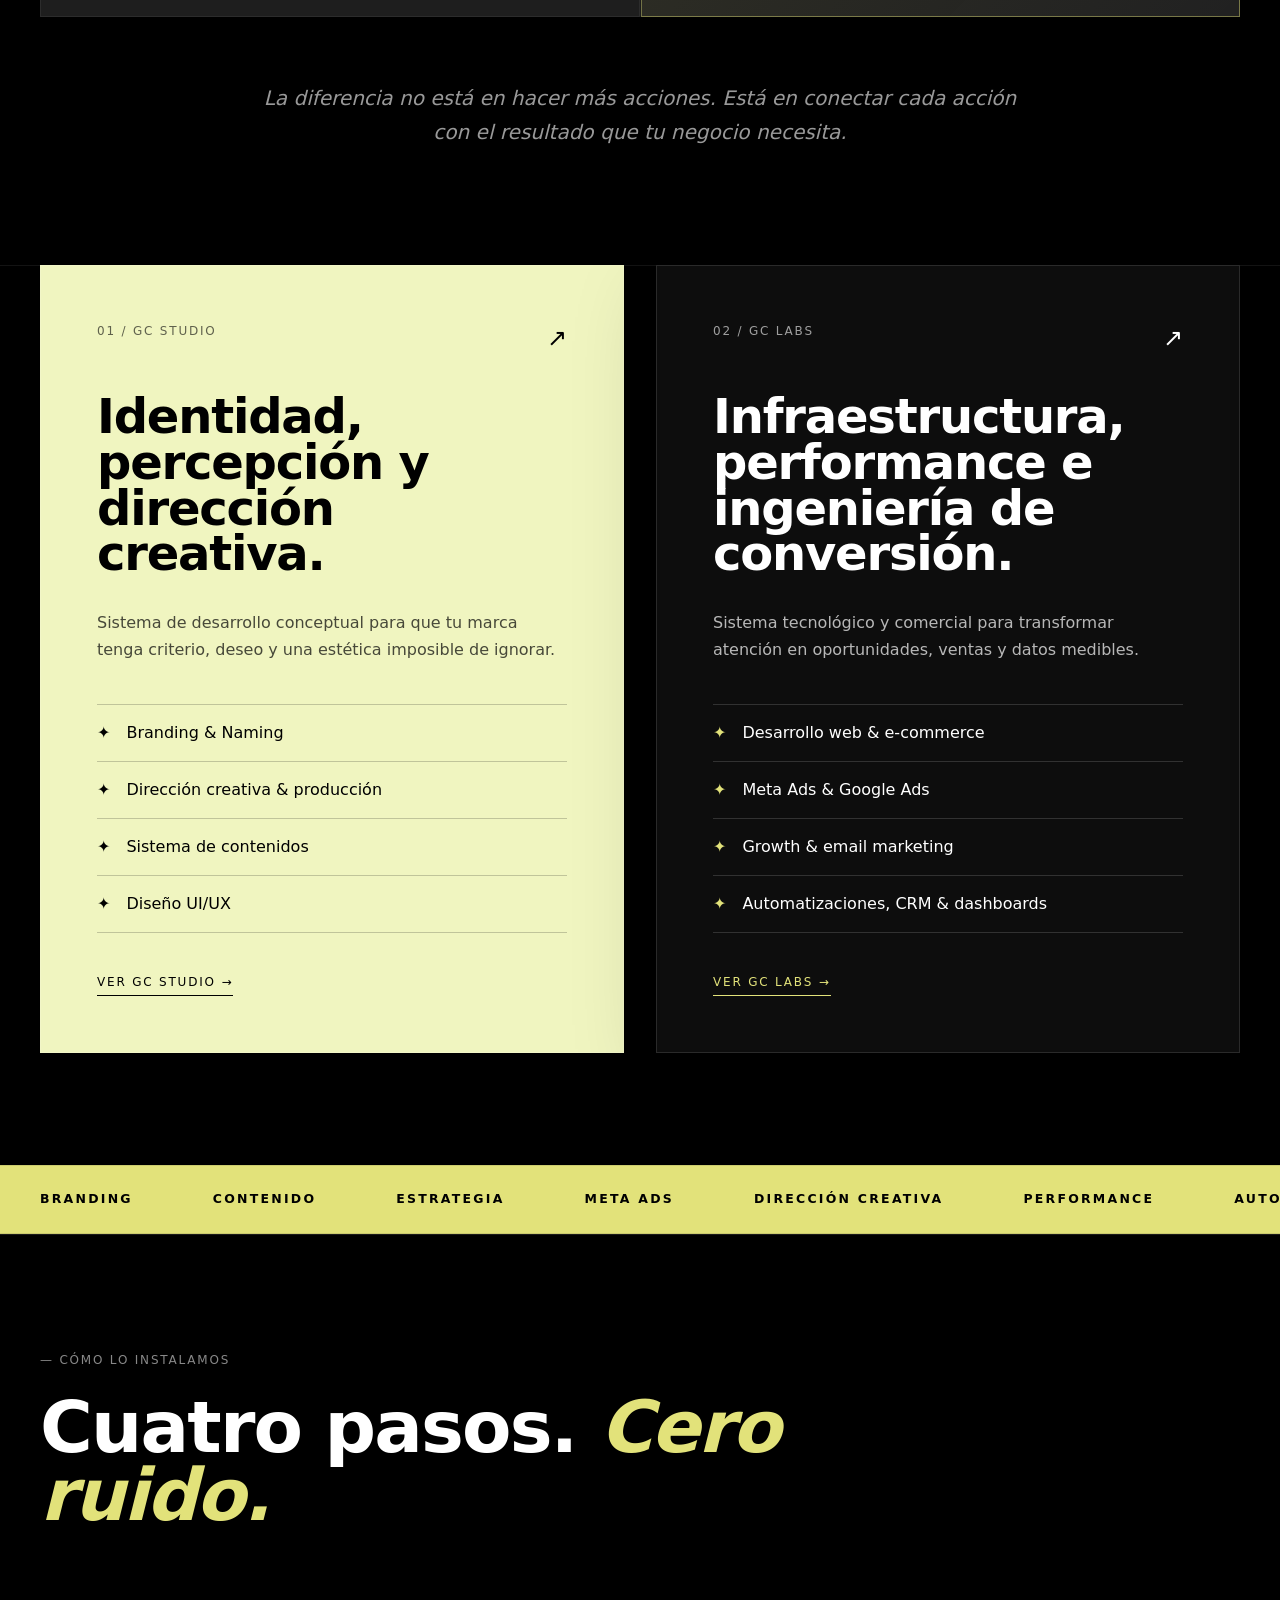
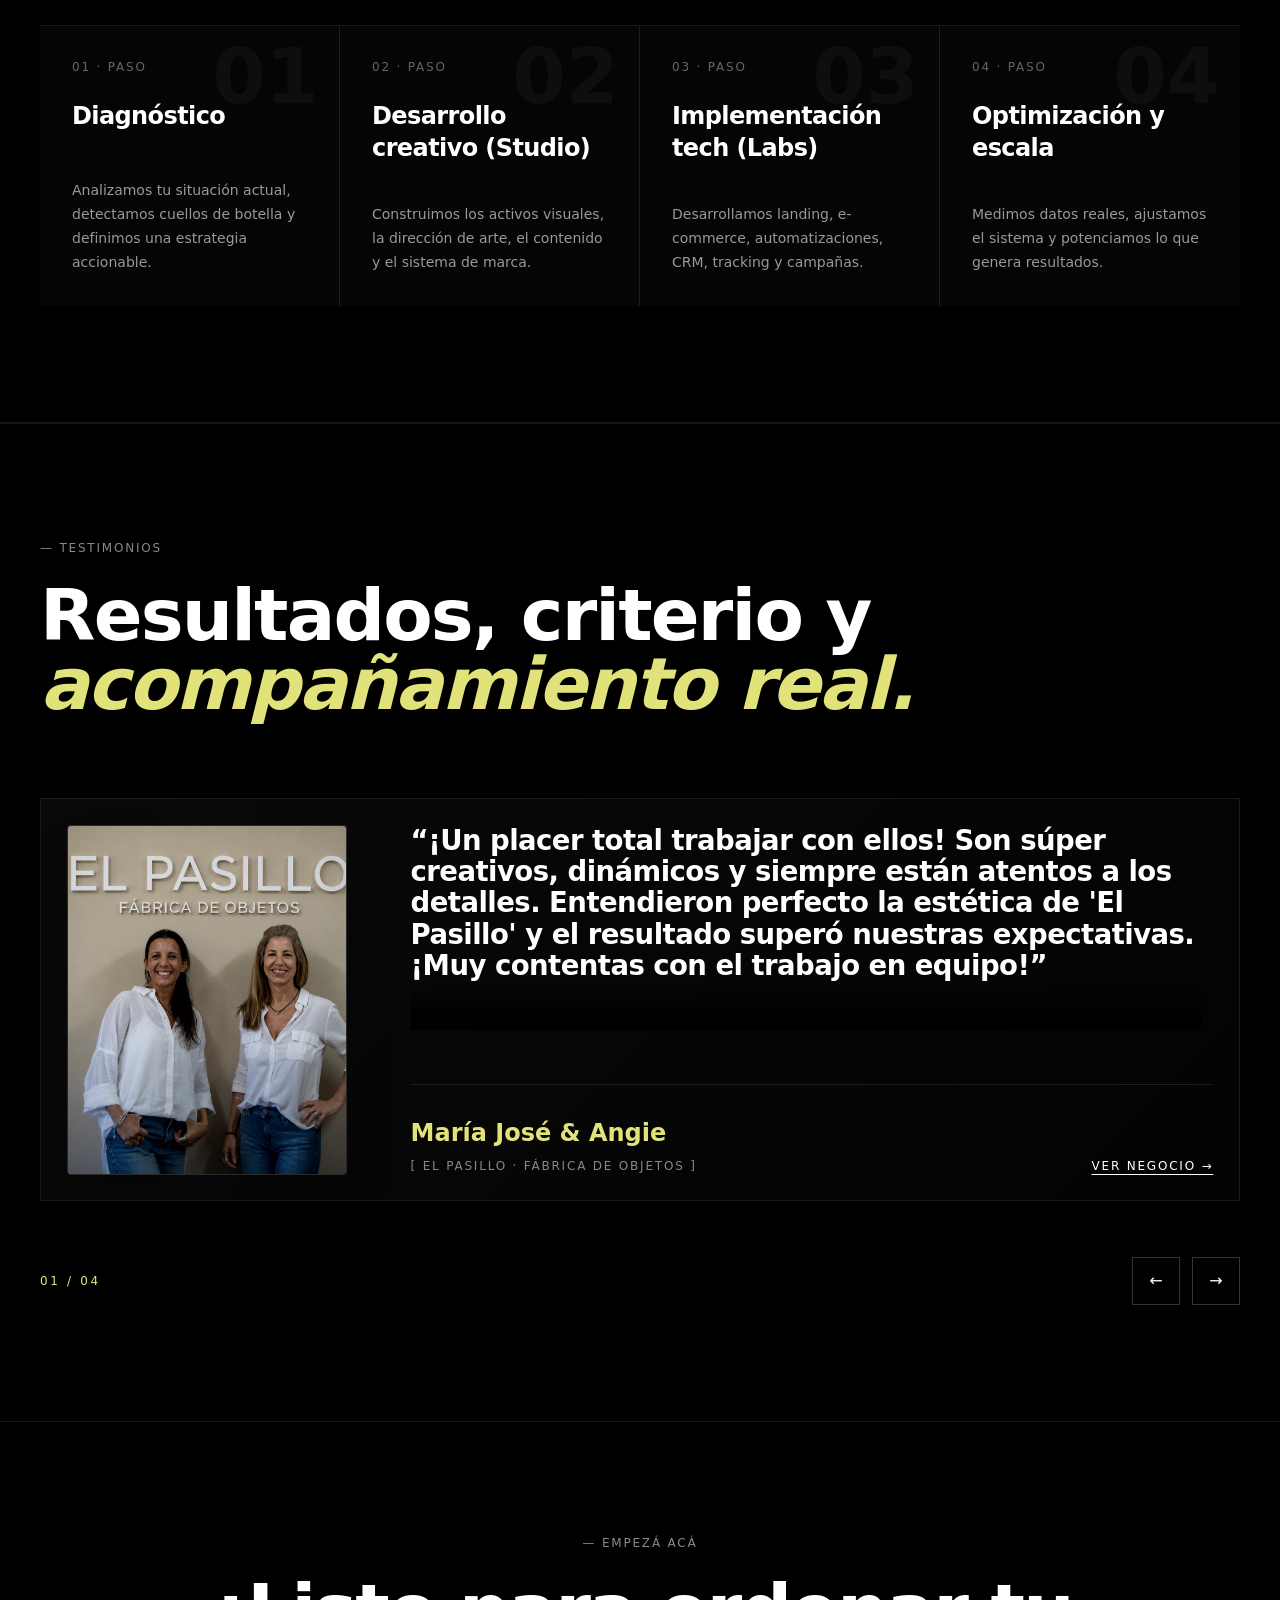
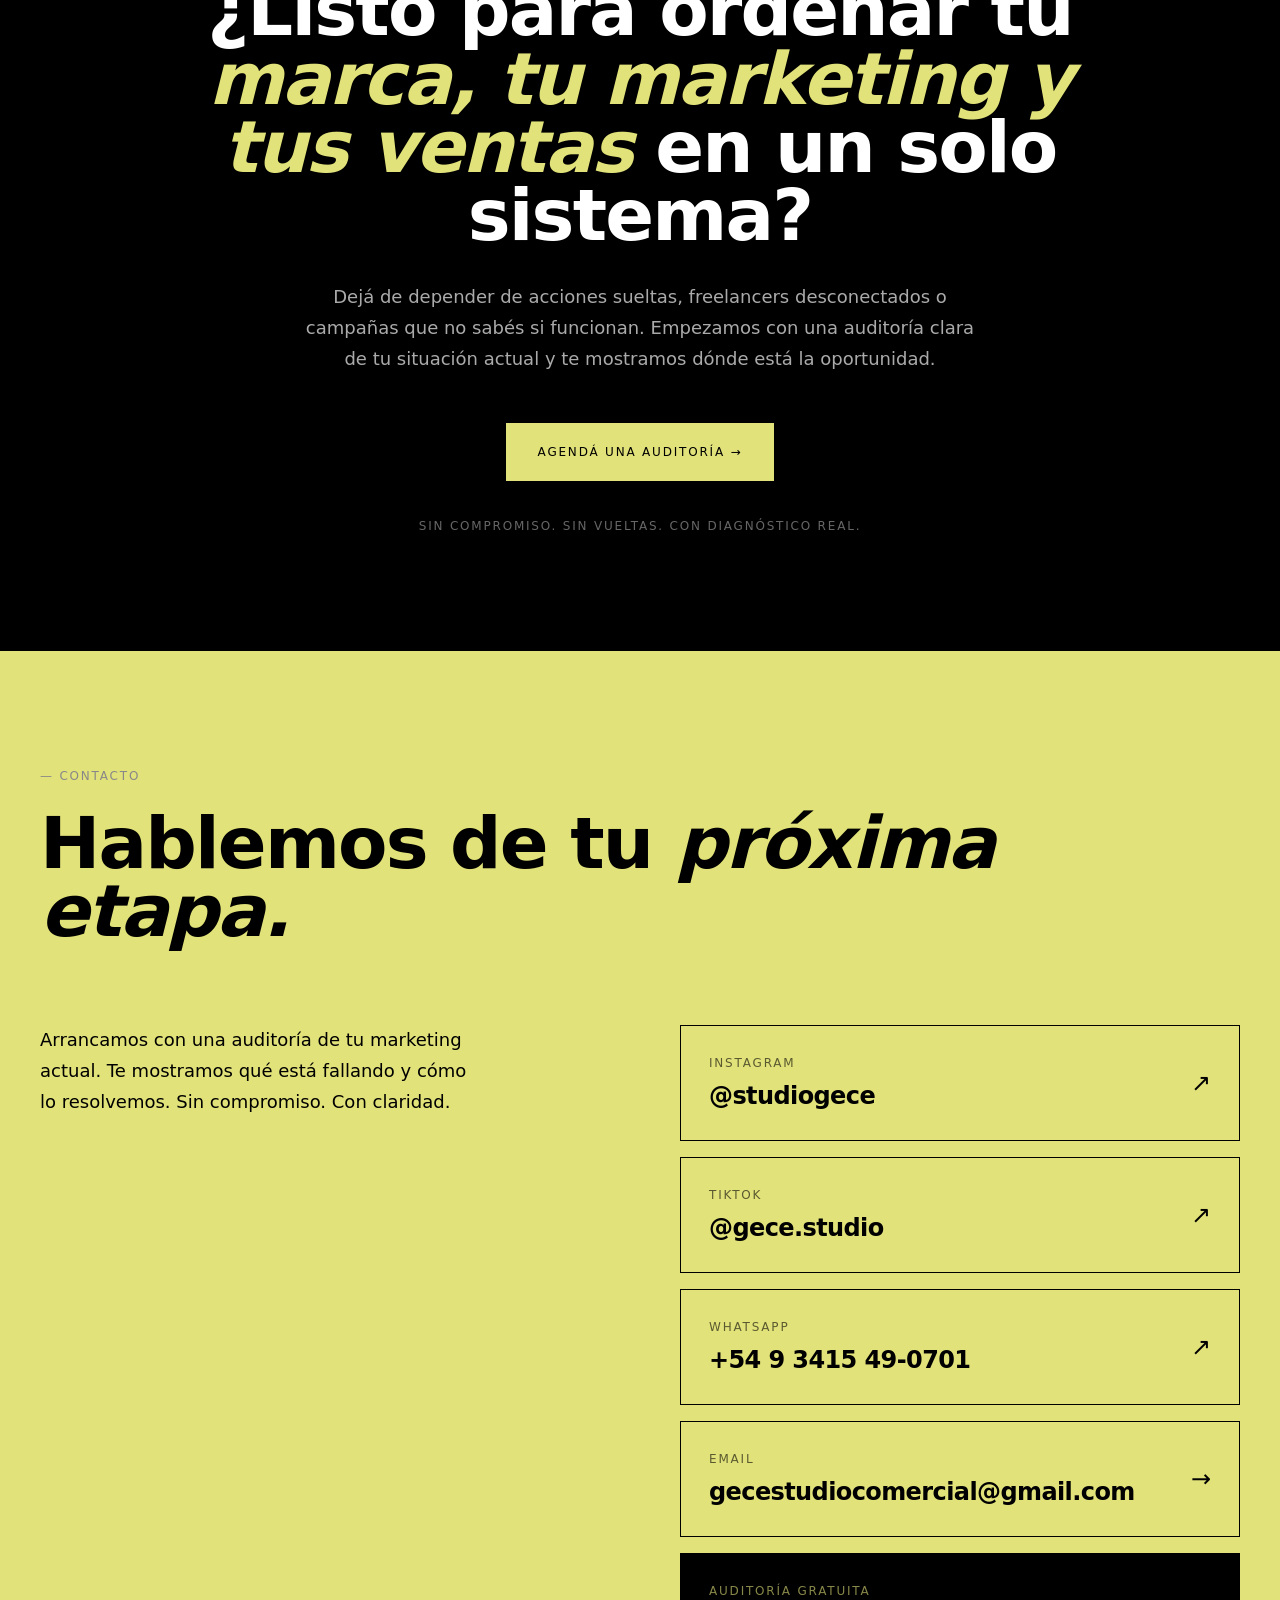
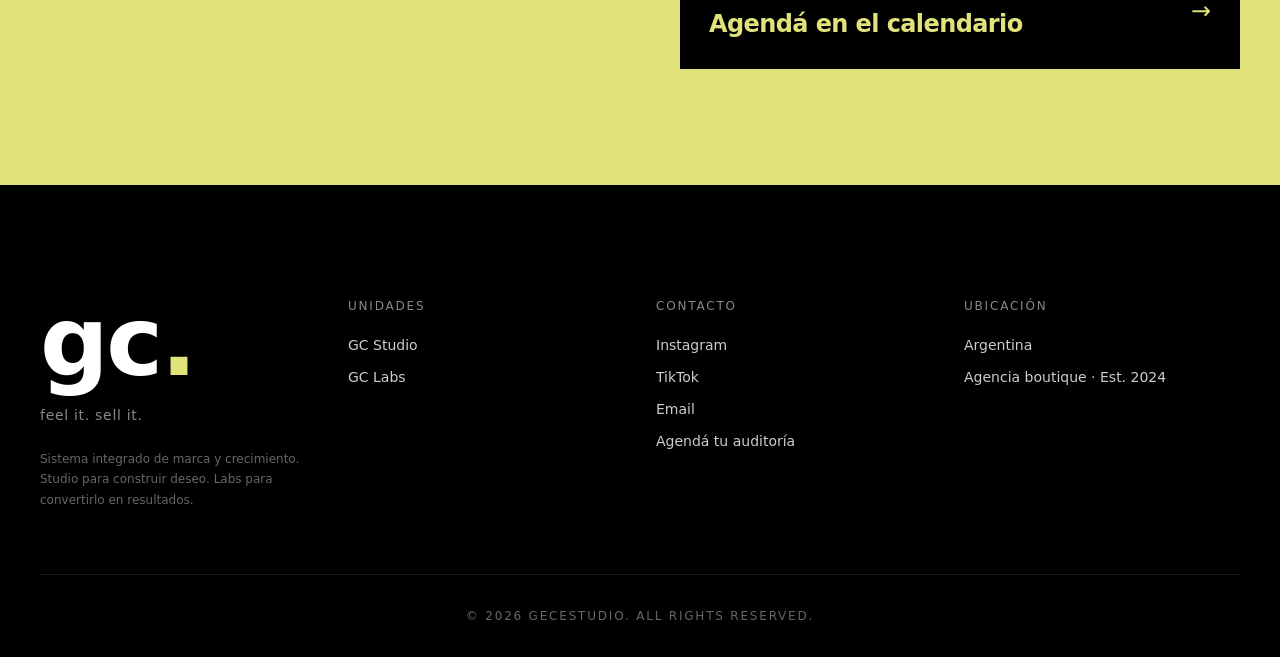
==== commit bd1e2458: "Align light theme icon color" ====
--- a/index.html
+++ b/index.html
@@ -43,6 +43,7 @@
 	html.light [style*="color:#666"] { color: #6e6a60 !important; }
 	html.light .gc-nav-logo span { color: #4d4c44 !important; }
 	html.light .hero-kicker { color: #4d4c44 !important; }
+	html.light #theme-toggle { color: #4d4c44 !important; }
 	html.light nav a[href*="calendly.com"].label-tag { color: #4d4c44 !important; }
 
 	/* Bordes */
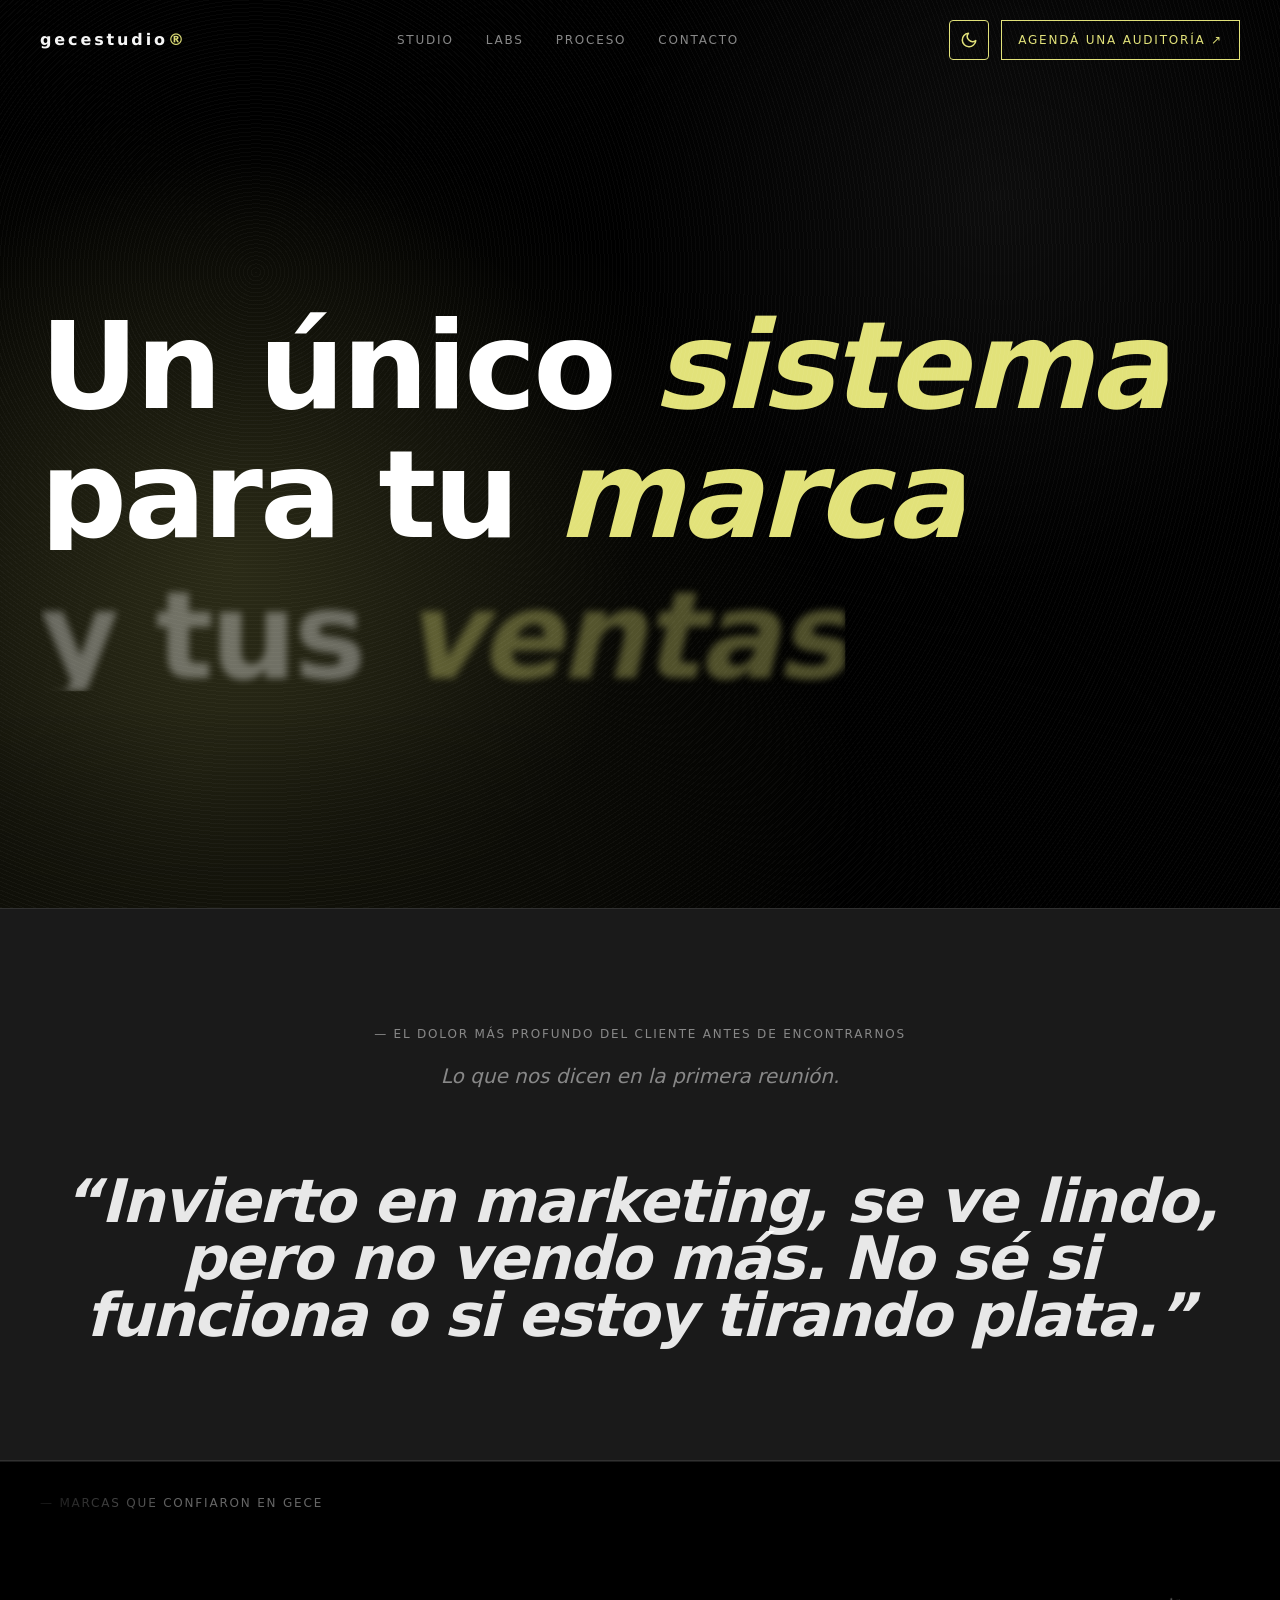
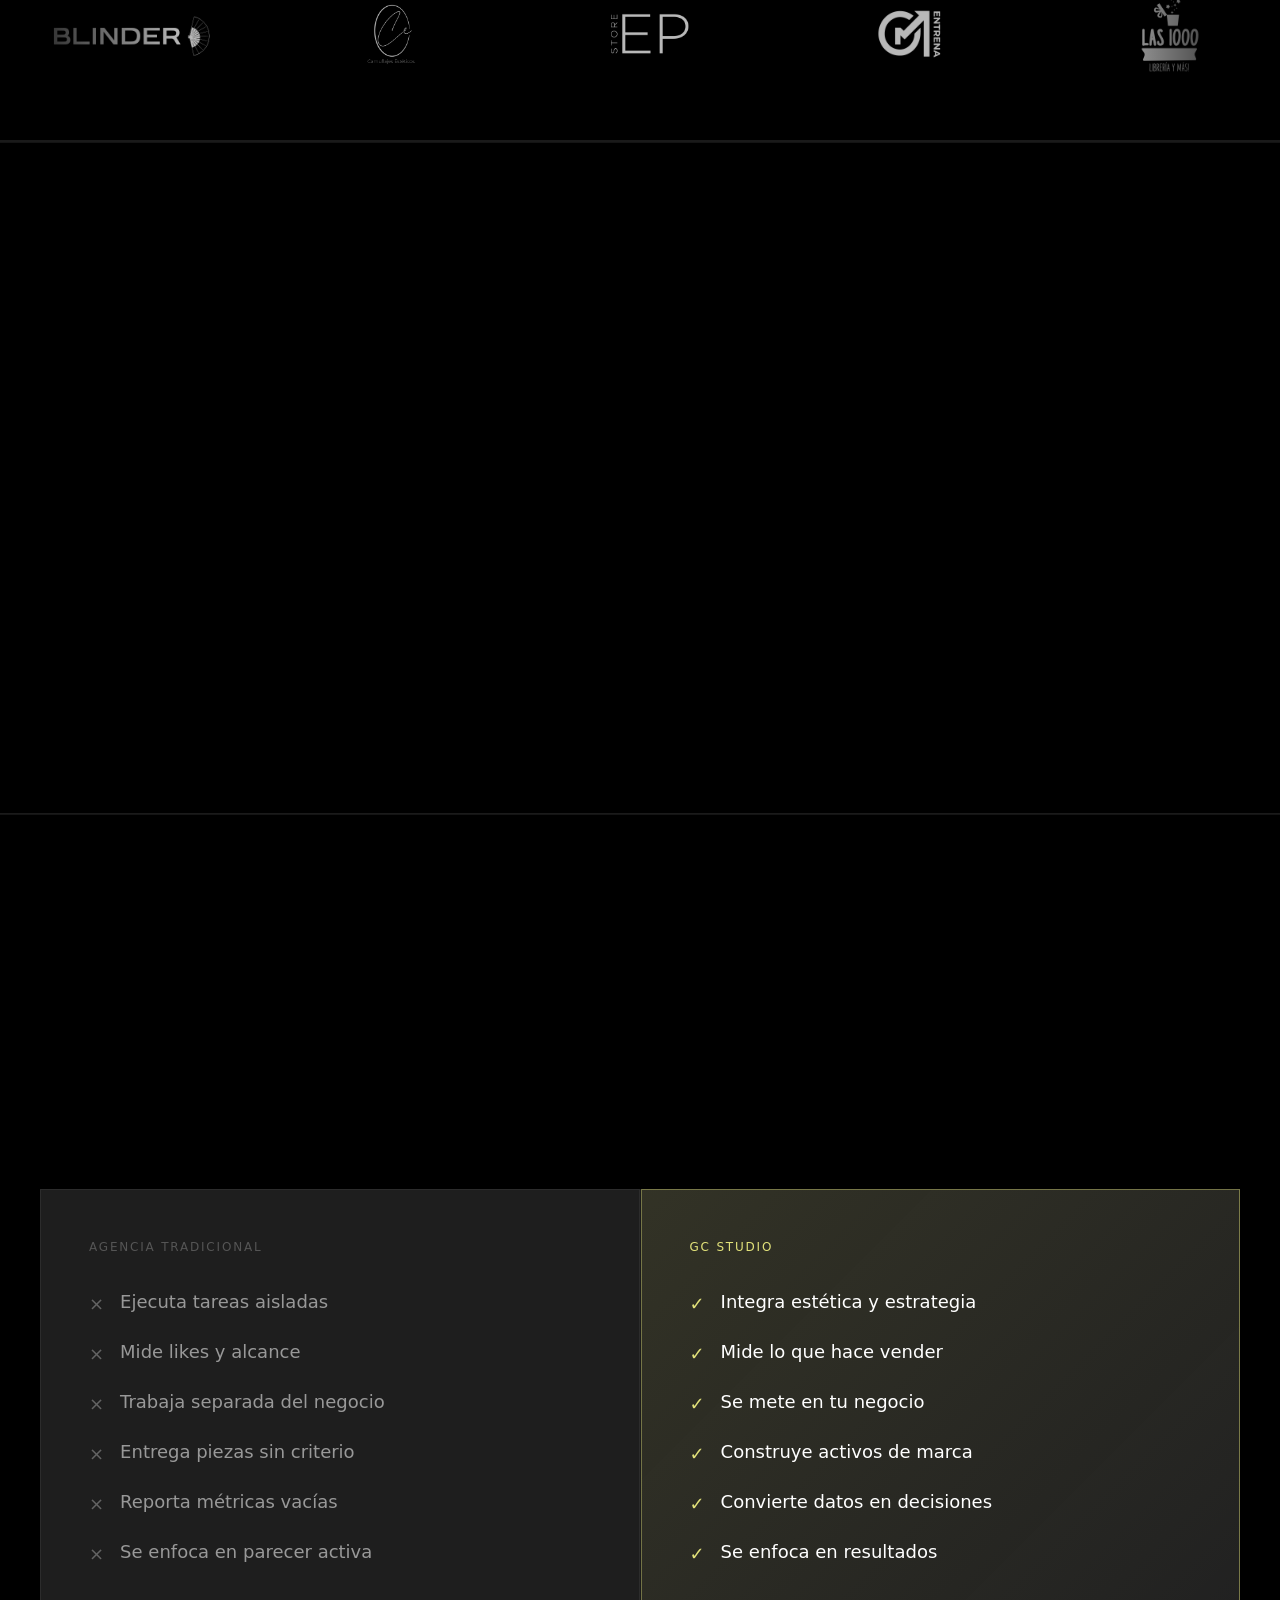
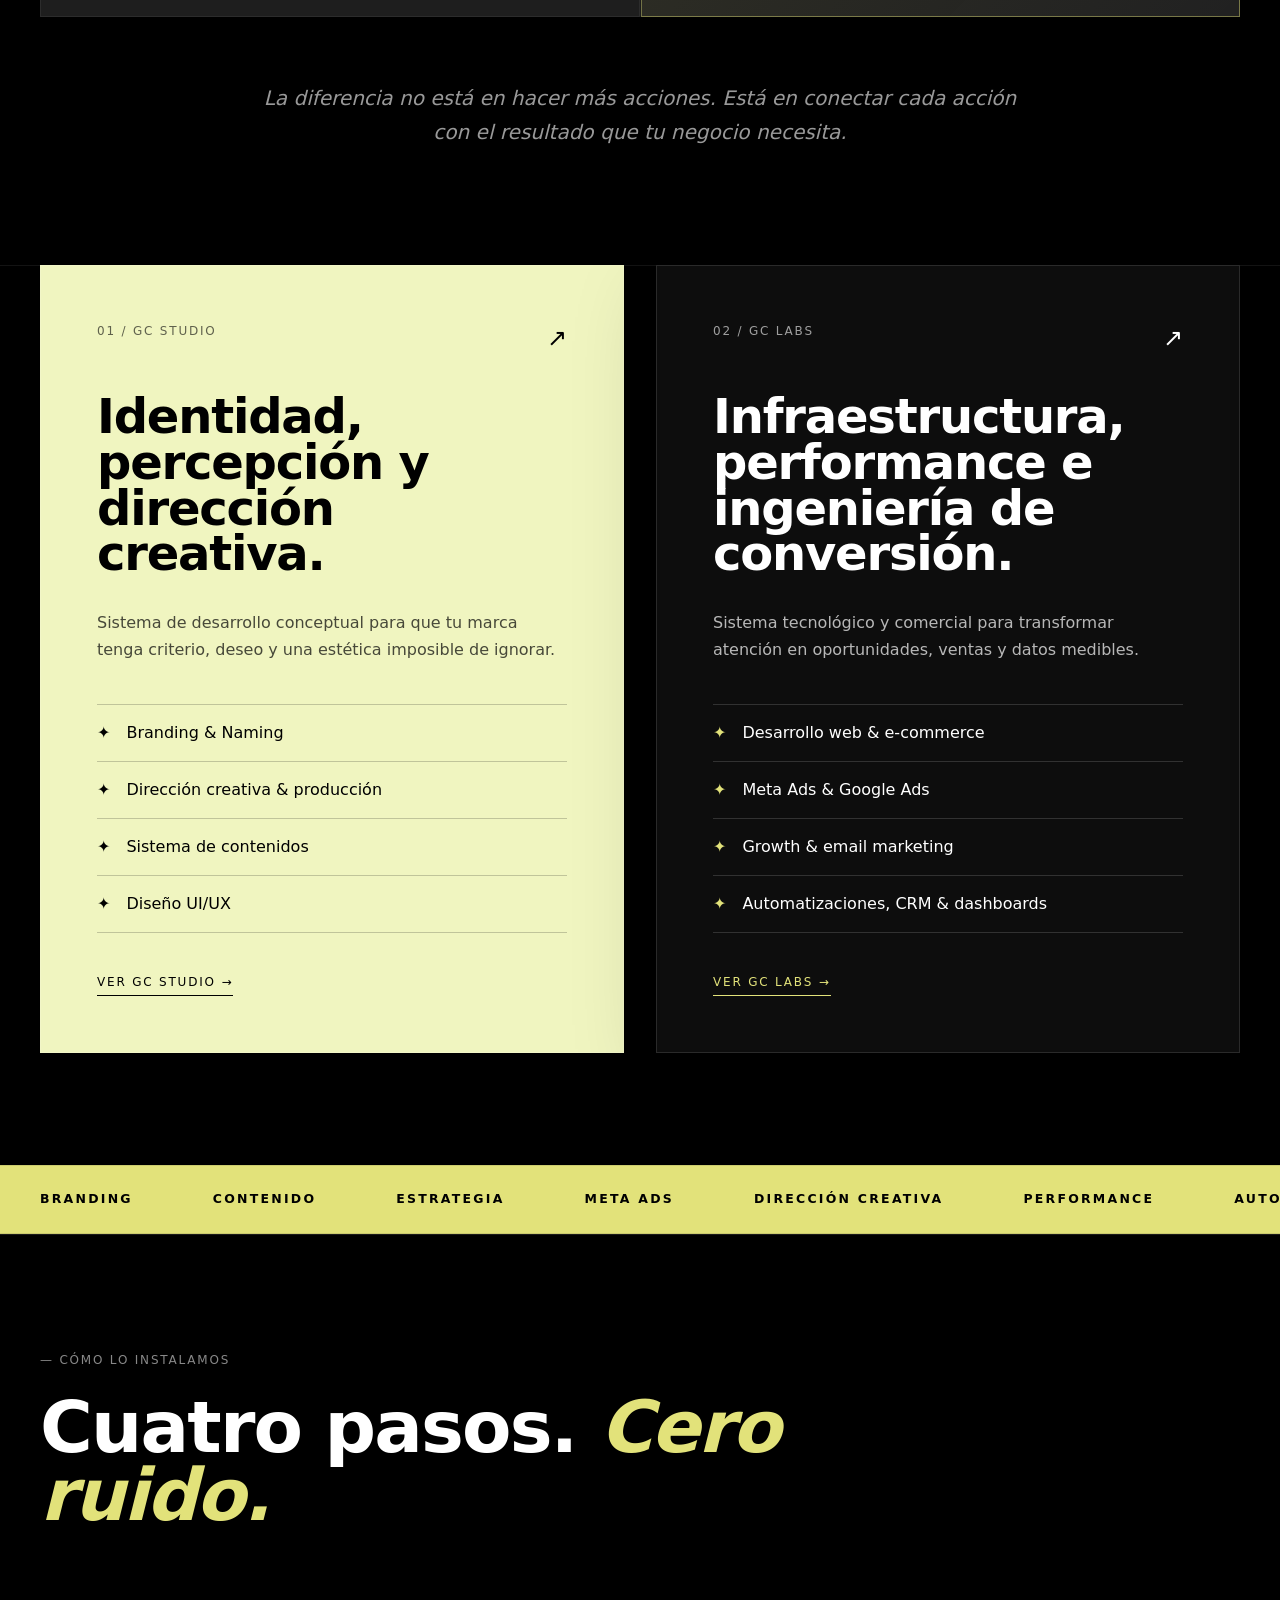
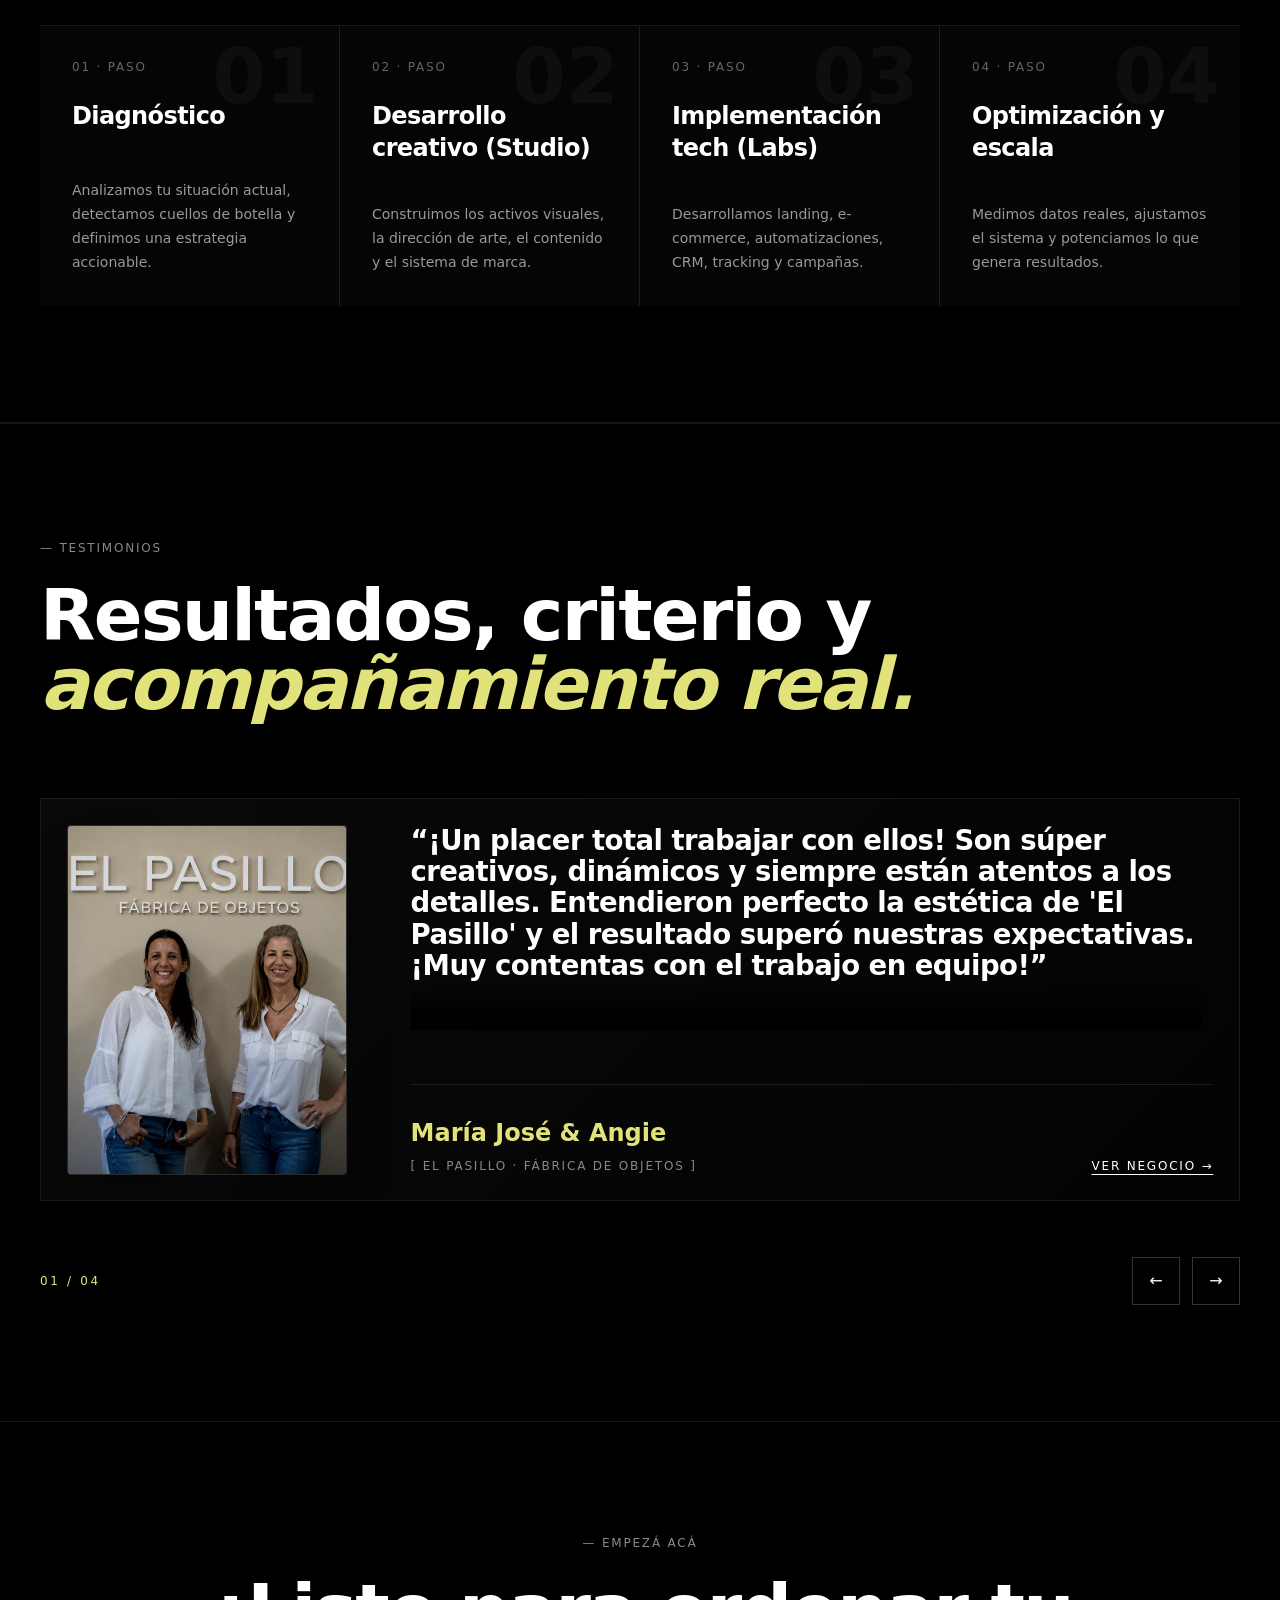
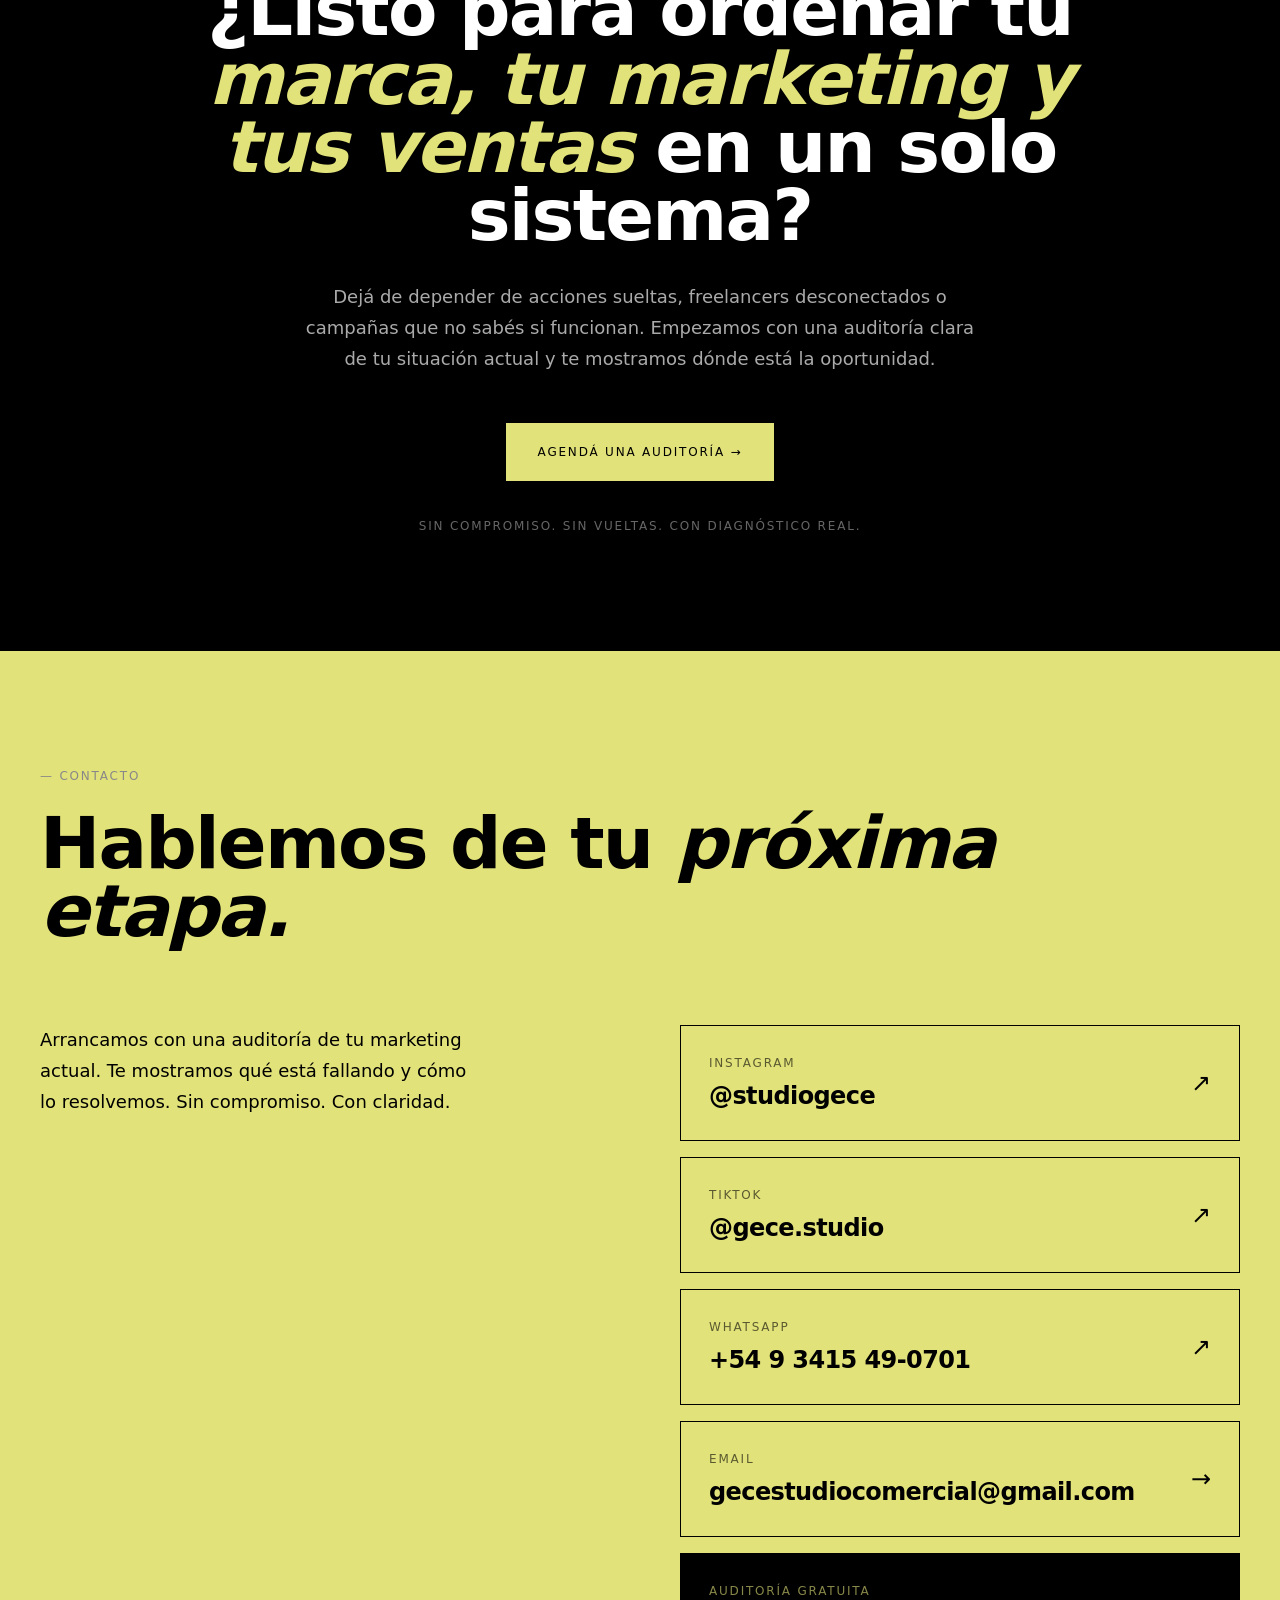
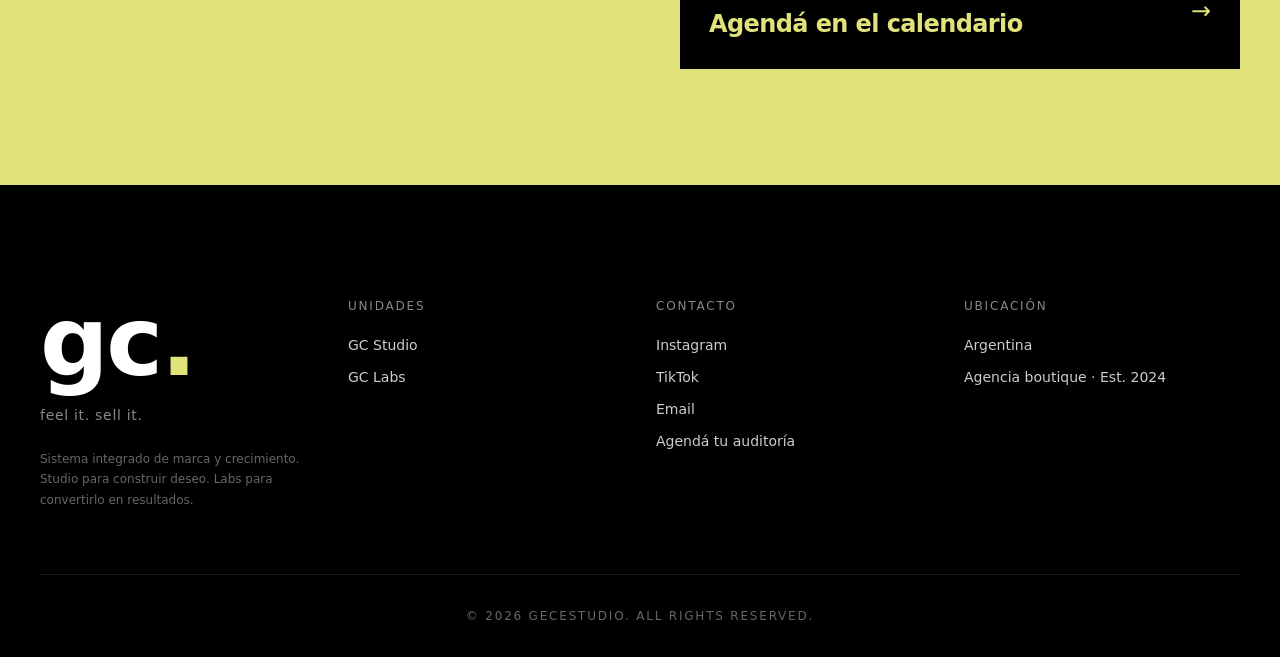
==== commit 41341336: "Remove light brand strip side fades" ====
--- a/index.html
+++ b/index.html
@@ -52,6 +52,8 @@
 
 	/* Logos del marquee: estan en blanco (invert) -> a negro para que se vean sobre claro */
 	html.light .marquee-track-slow img { filter: brightness(0) !important; }
+	html.light .gc-brand-strip::before,
+	html.light .gc-brand-strip::after { display: none !important; }
 
 	/* ===== RITMO VERTICAL / ESPACIOS NEGROS ===== */
 	main > section.bg-black,
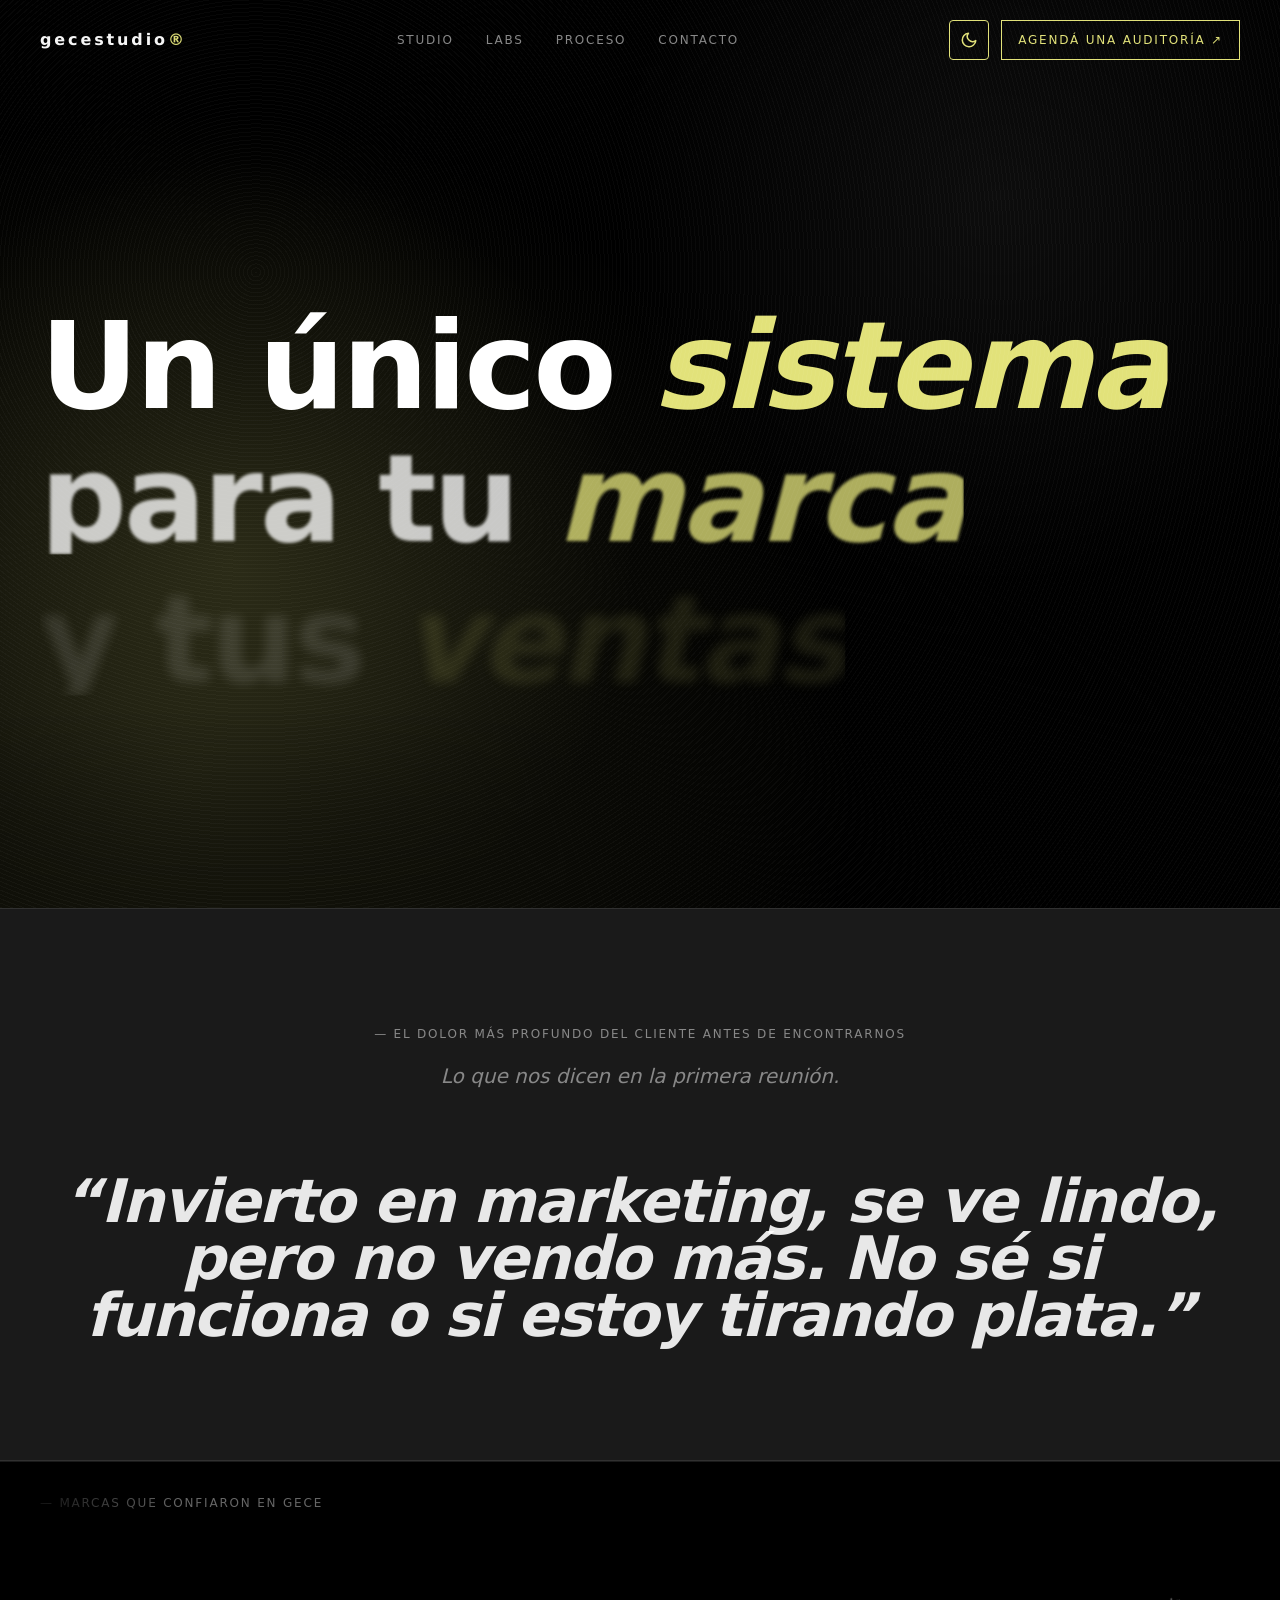
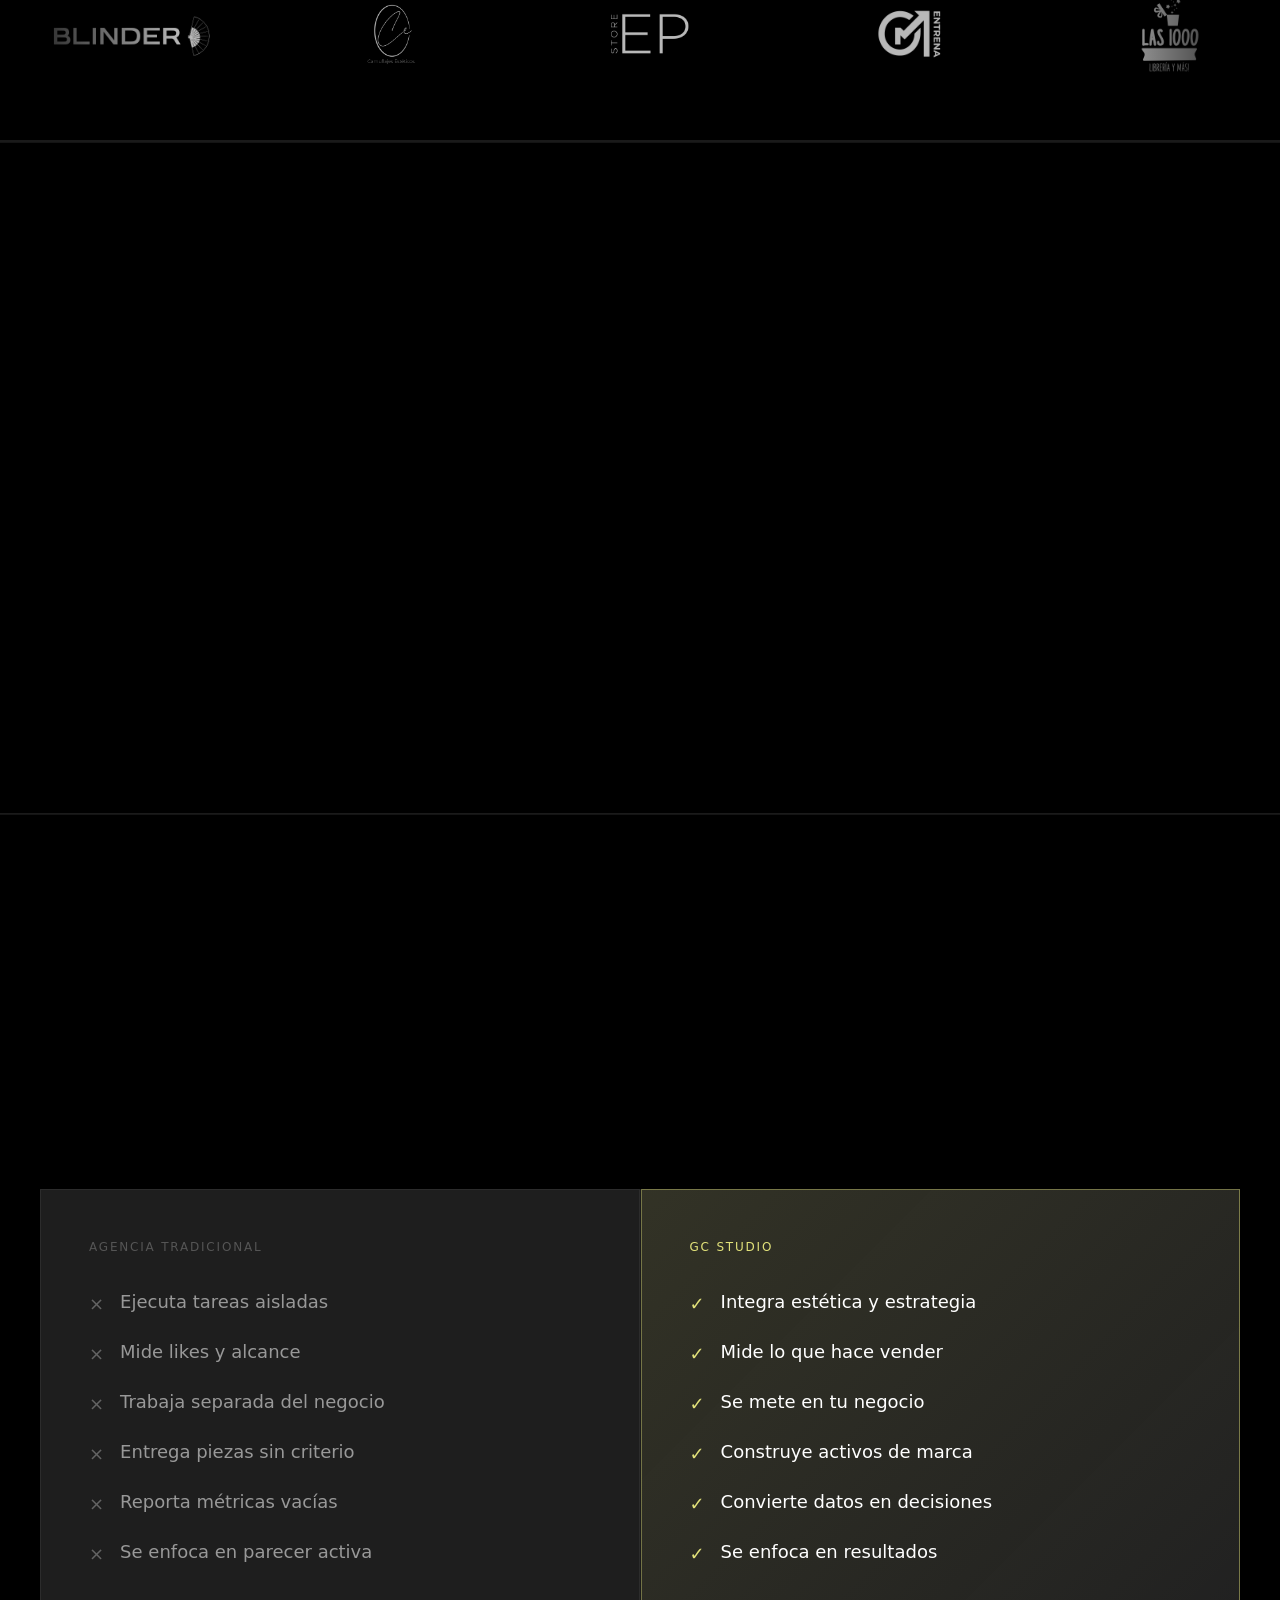
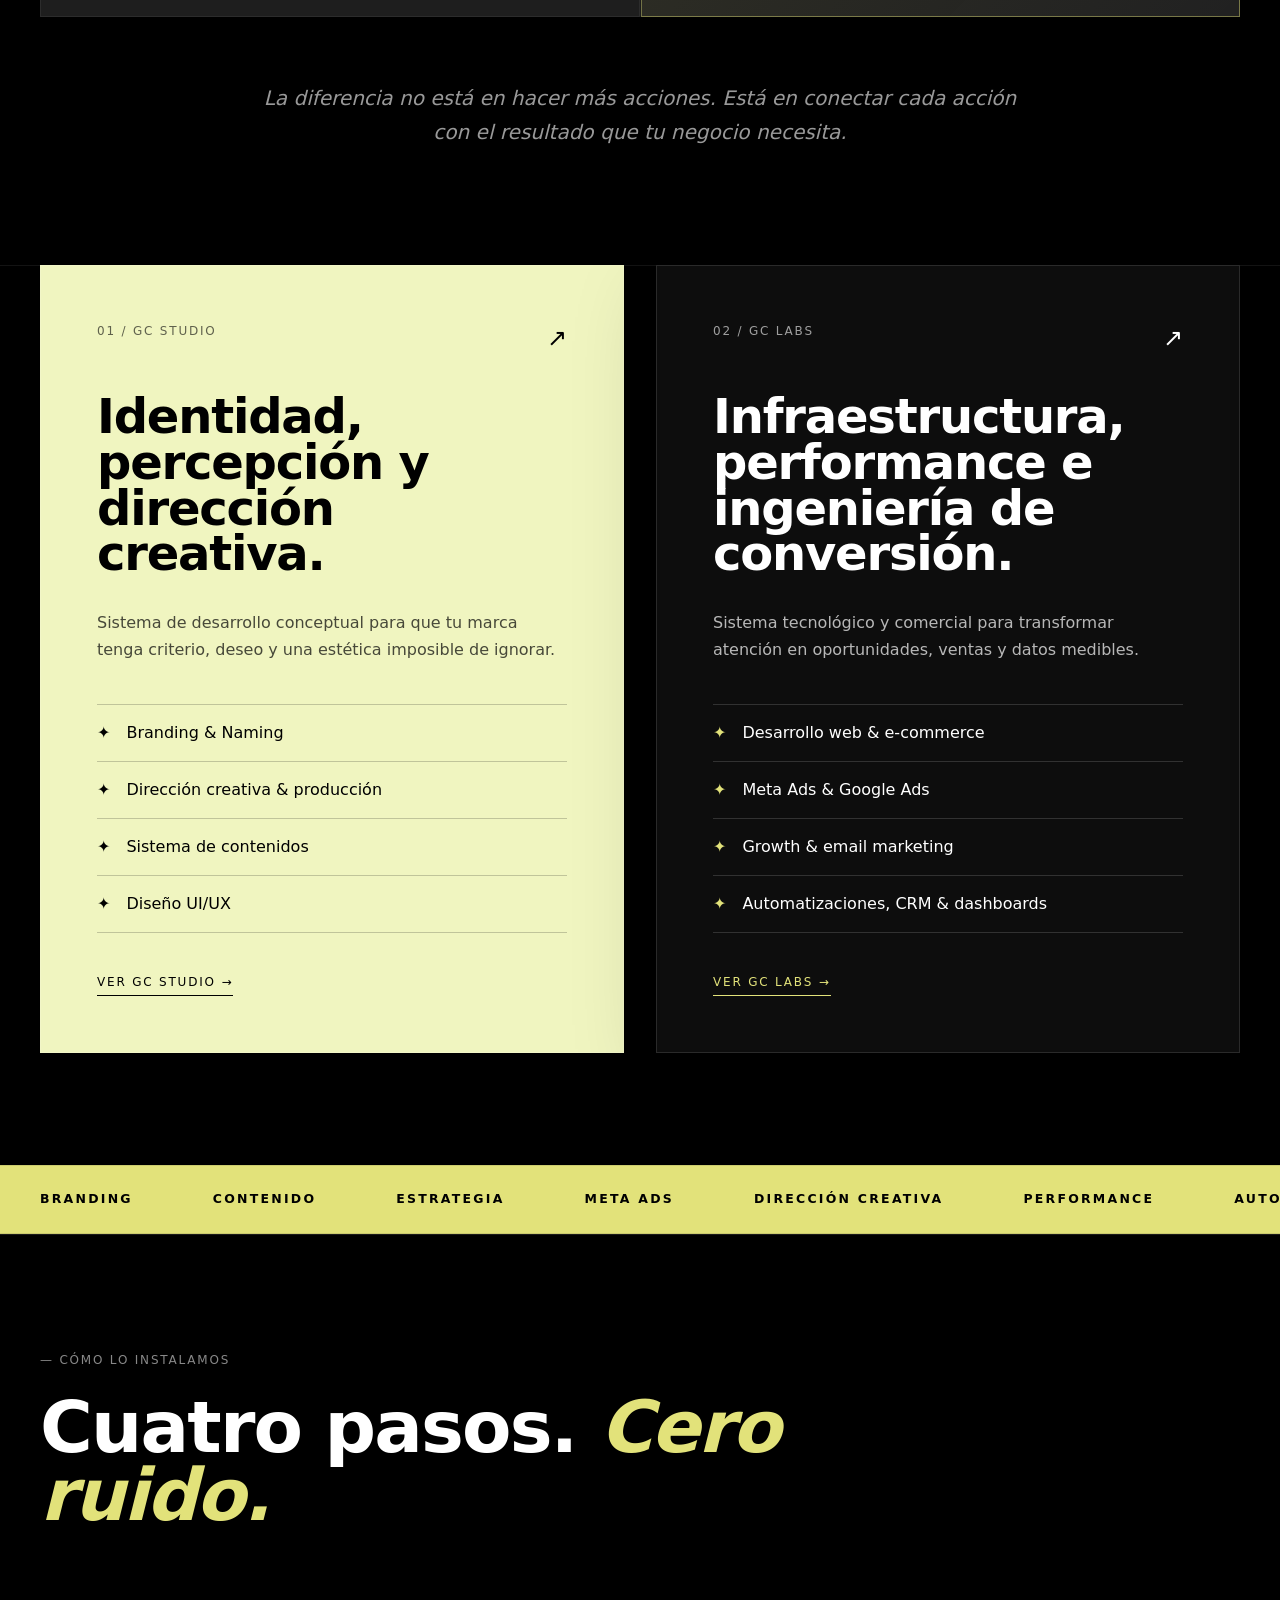
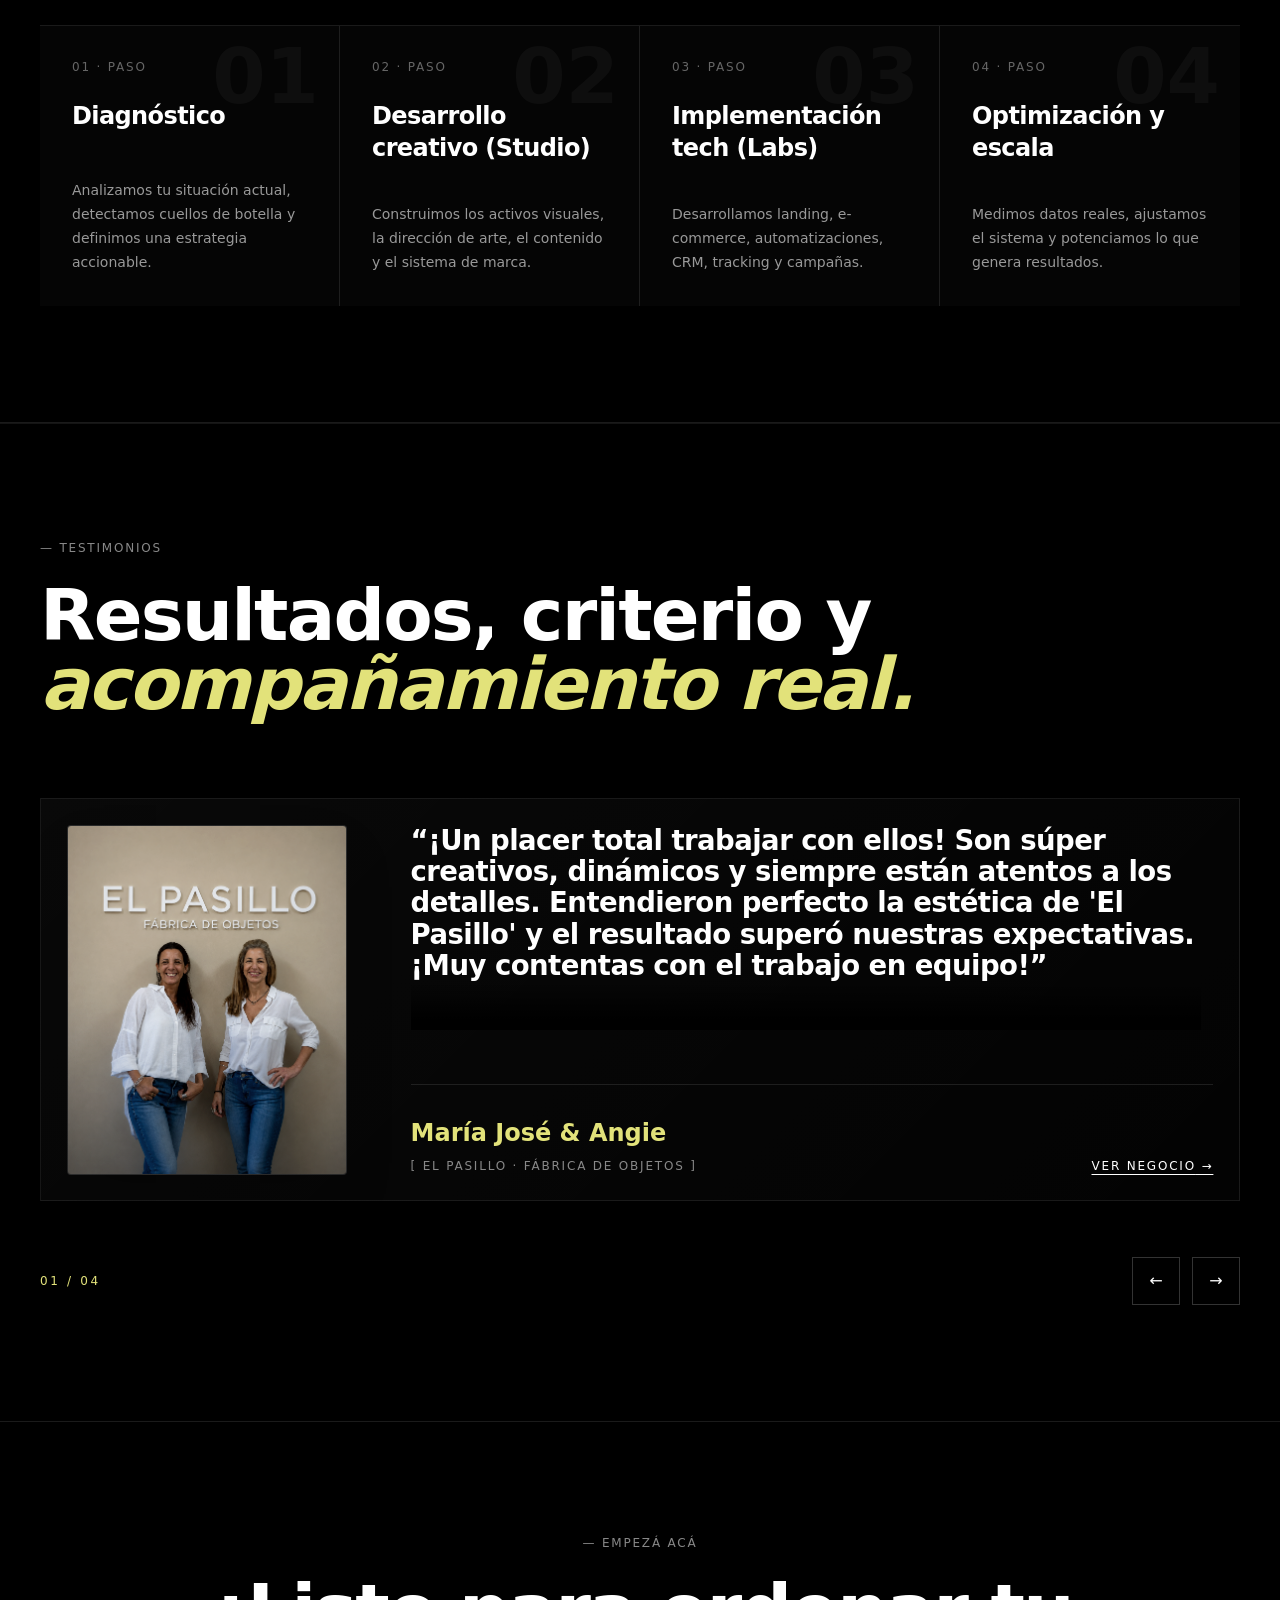
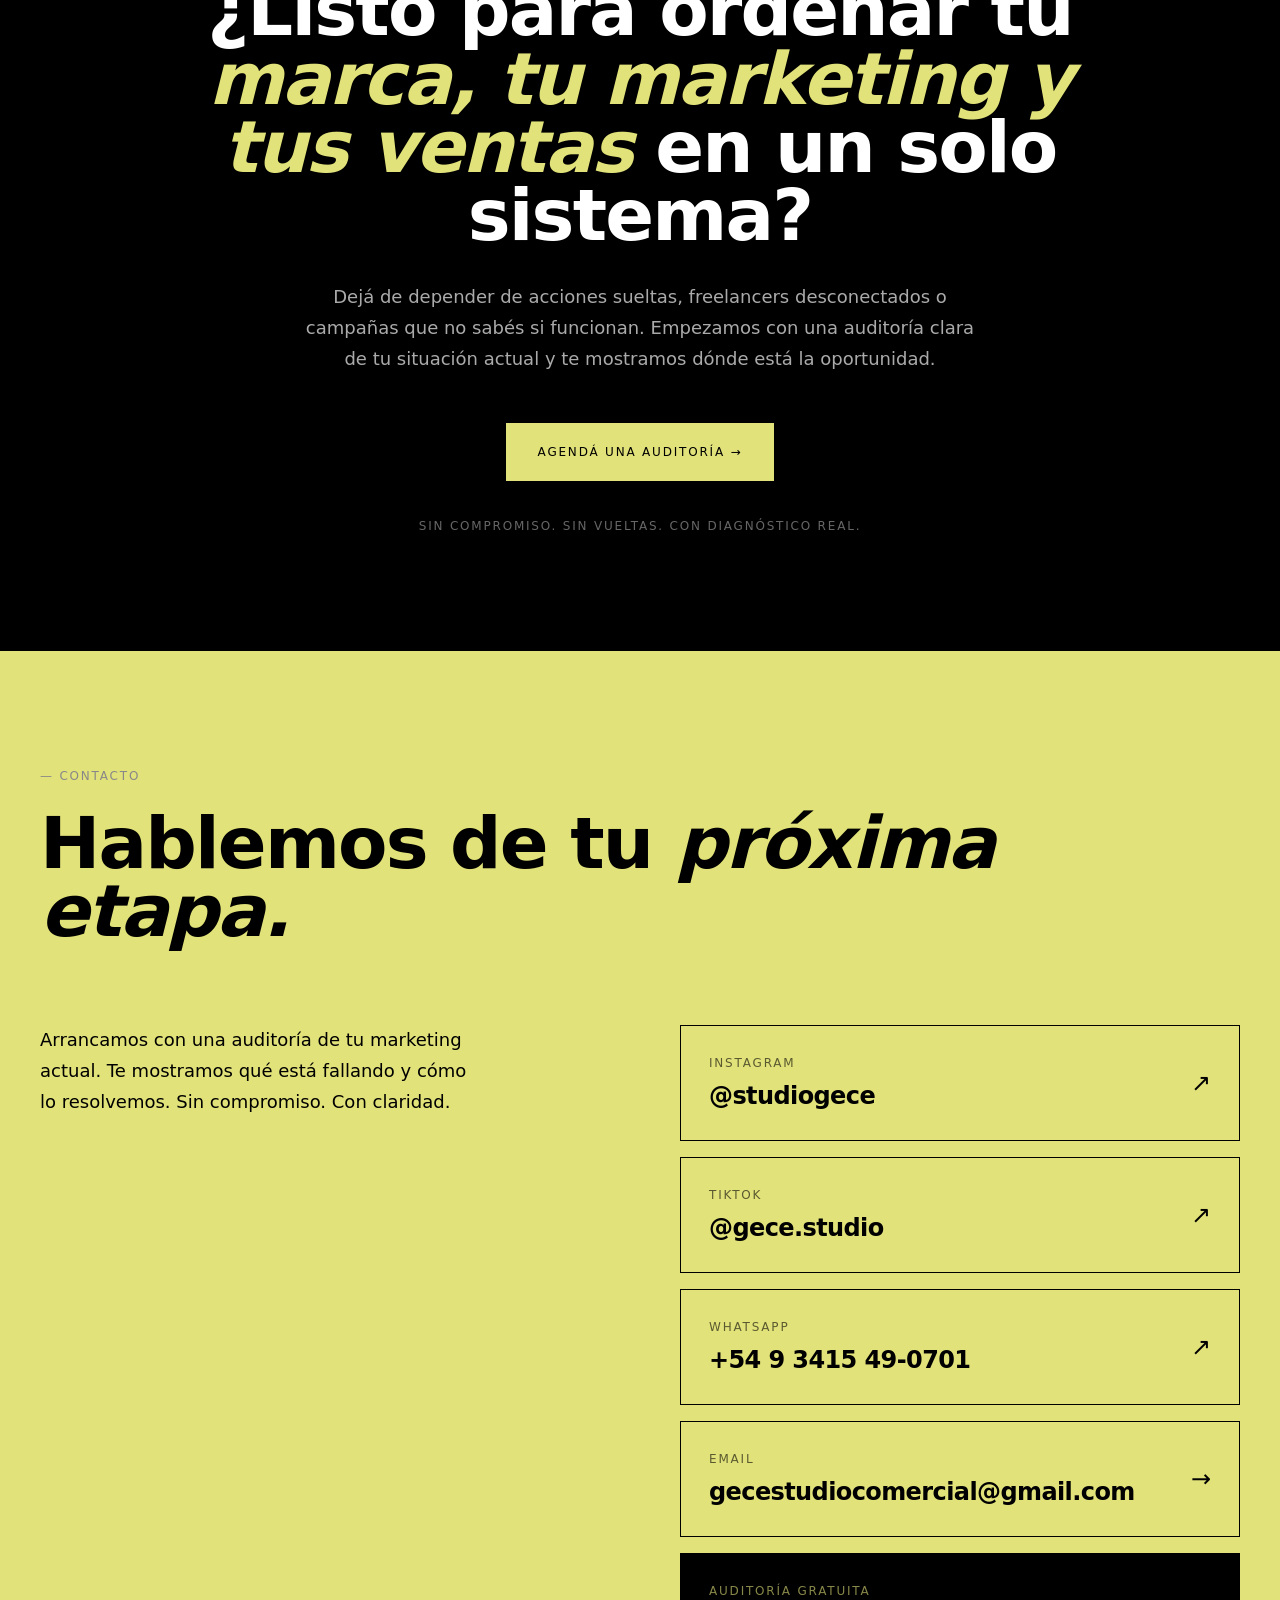
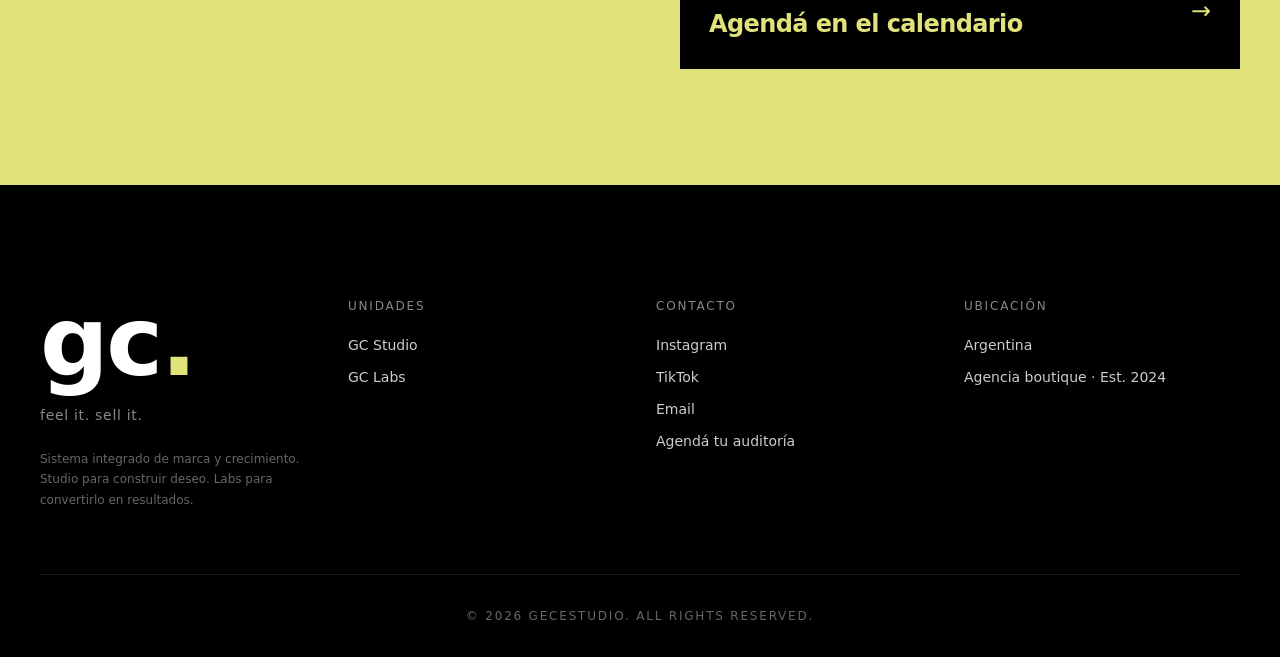
==== commit 9ae852bc: "Remove light mobile nav fade" ====
--- a/index.html
+++ b/index.html
@@ -200,6 +200,10 @@
 			scrollbar-width: none;
 			padding: 0.15rem 0 0.05rem;
 			mask-image: linear-gradient(90deg, transparent, #000 7%, #000 93%, transparent);
+		}
+		html.light nav .gc-nav-links {
+			-webkit-mask-image: none !important;
+			mask-image: none !important;
 		}
 		nav .gc-nav-links::-webkit-scrollbar {
 			display: none;
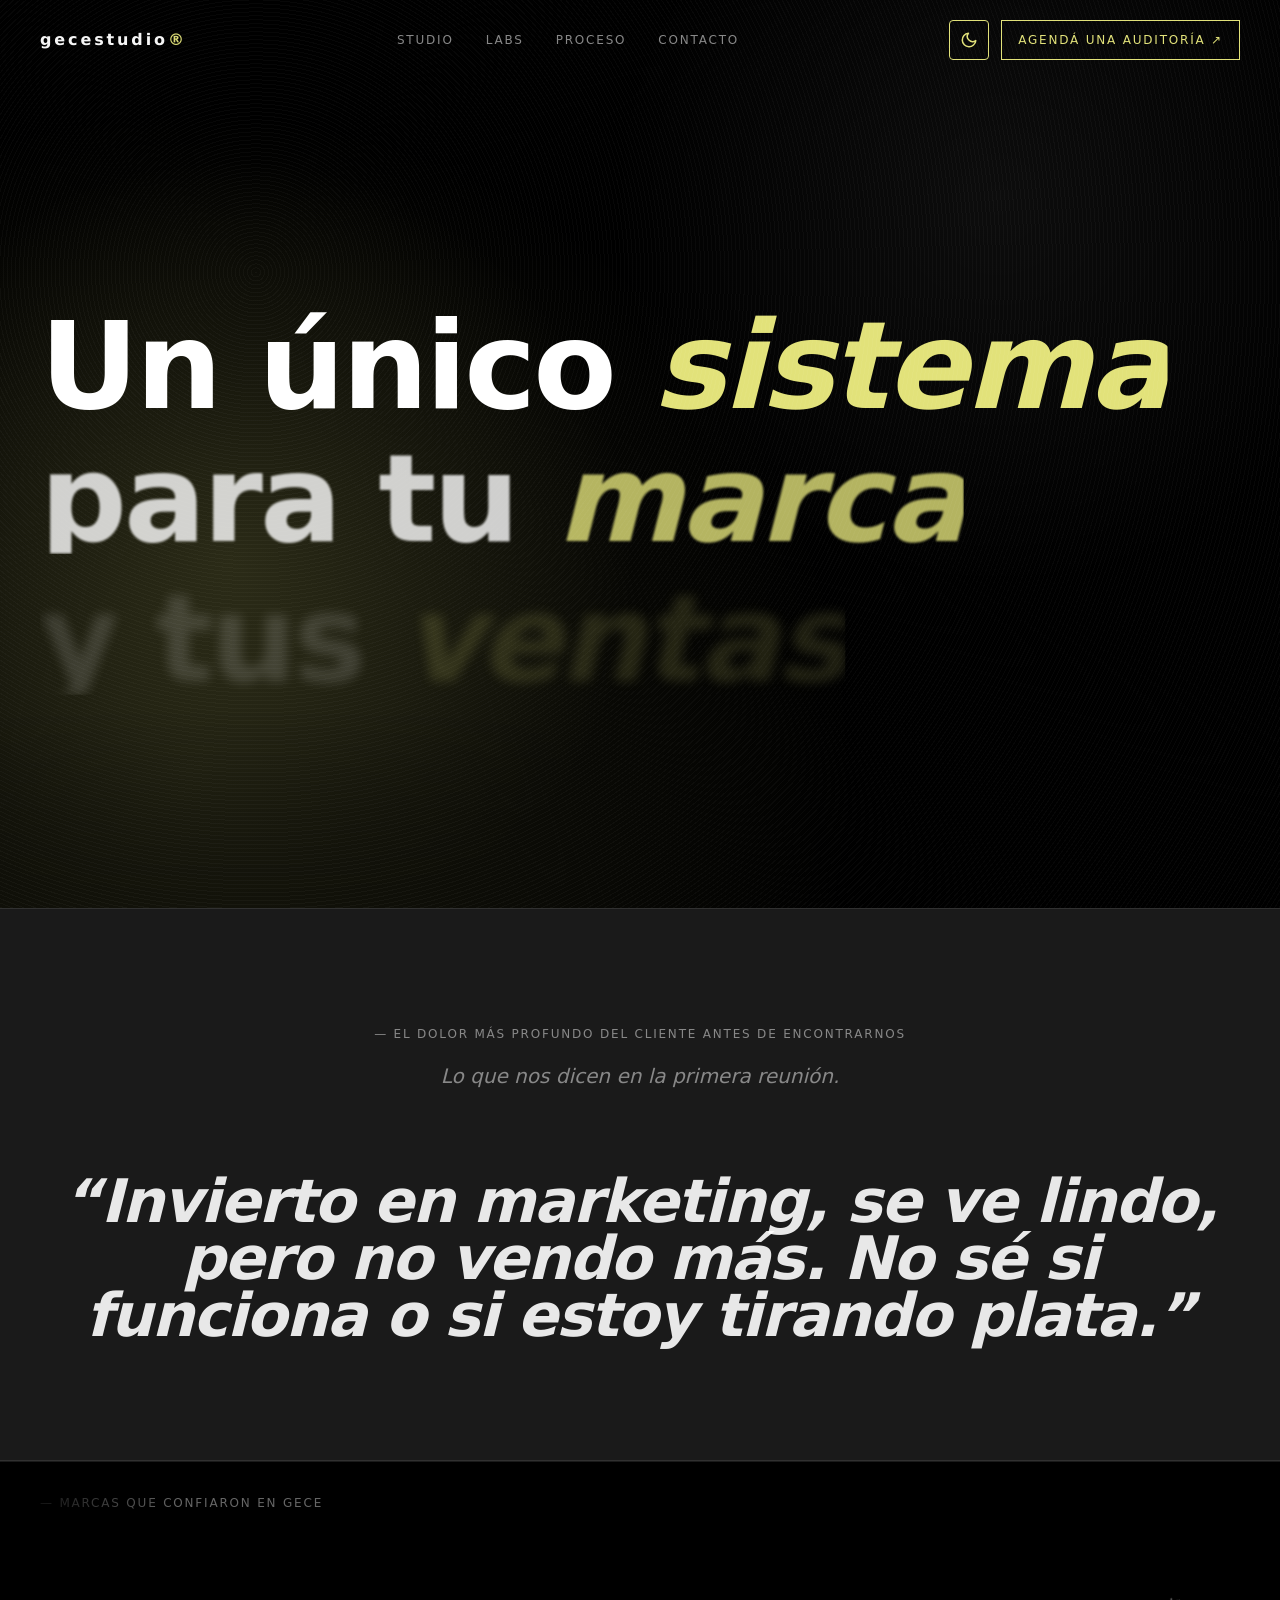
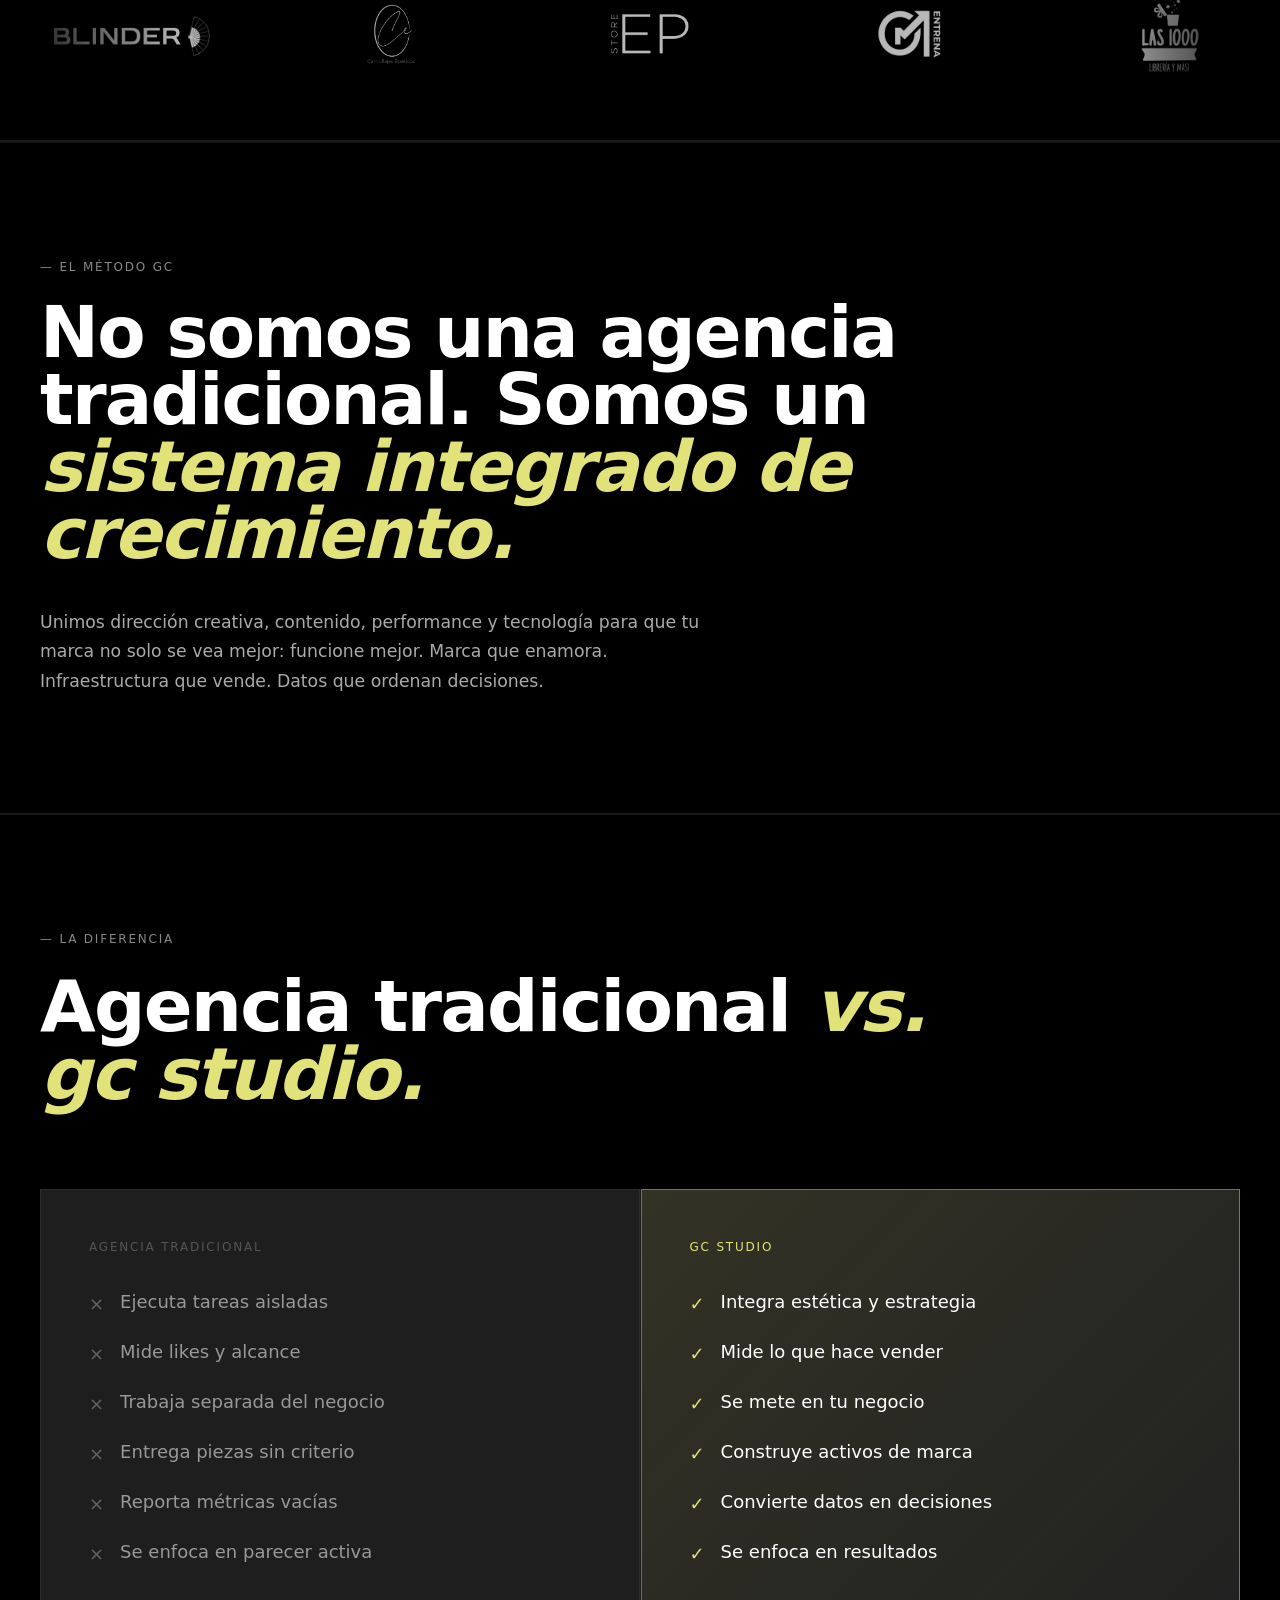
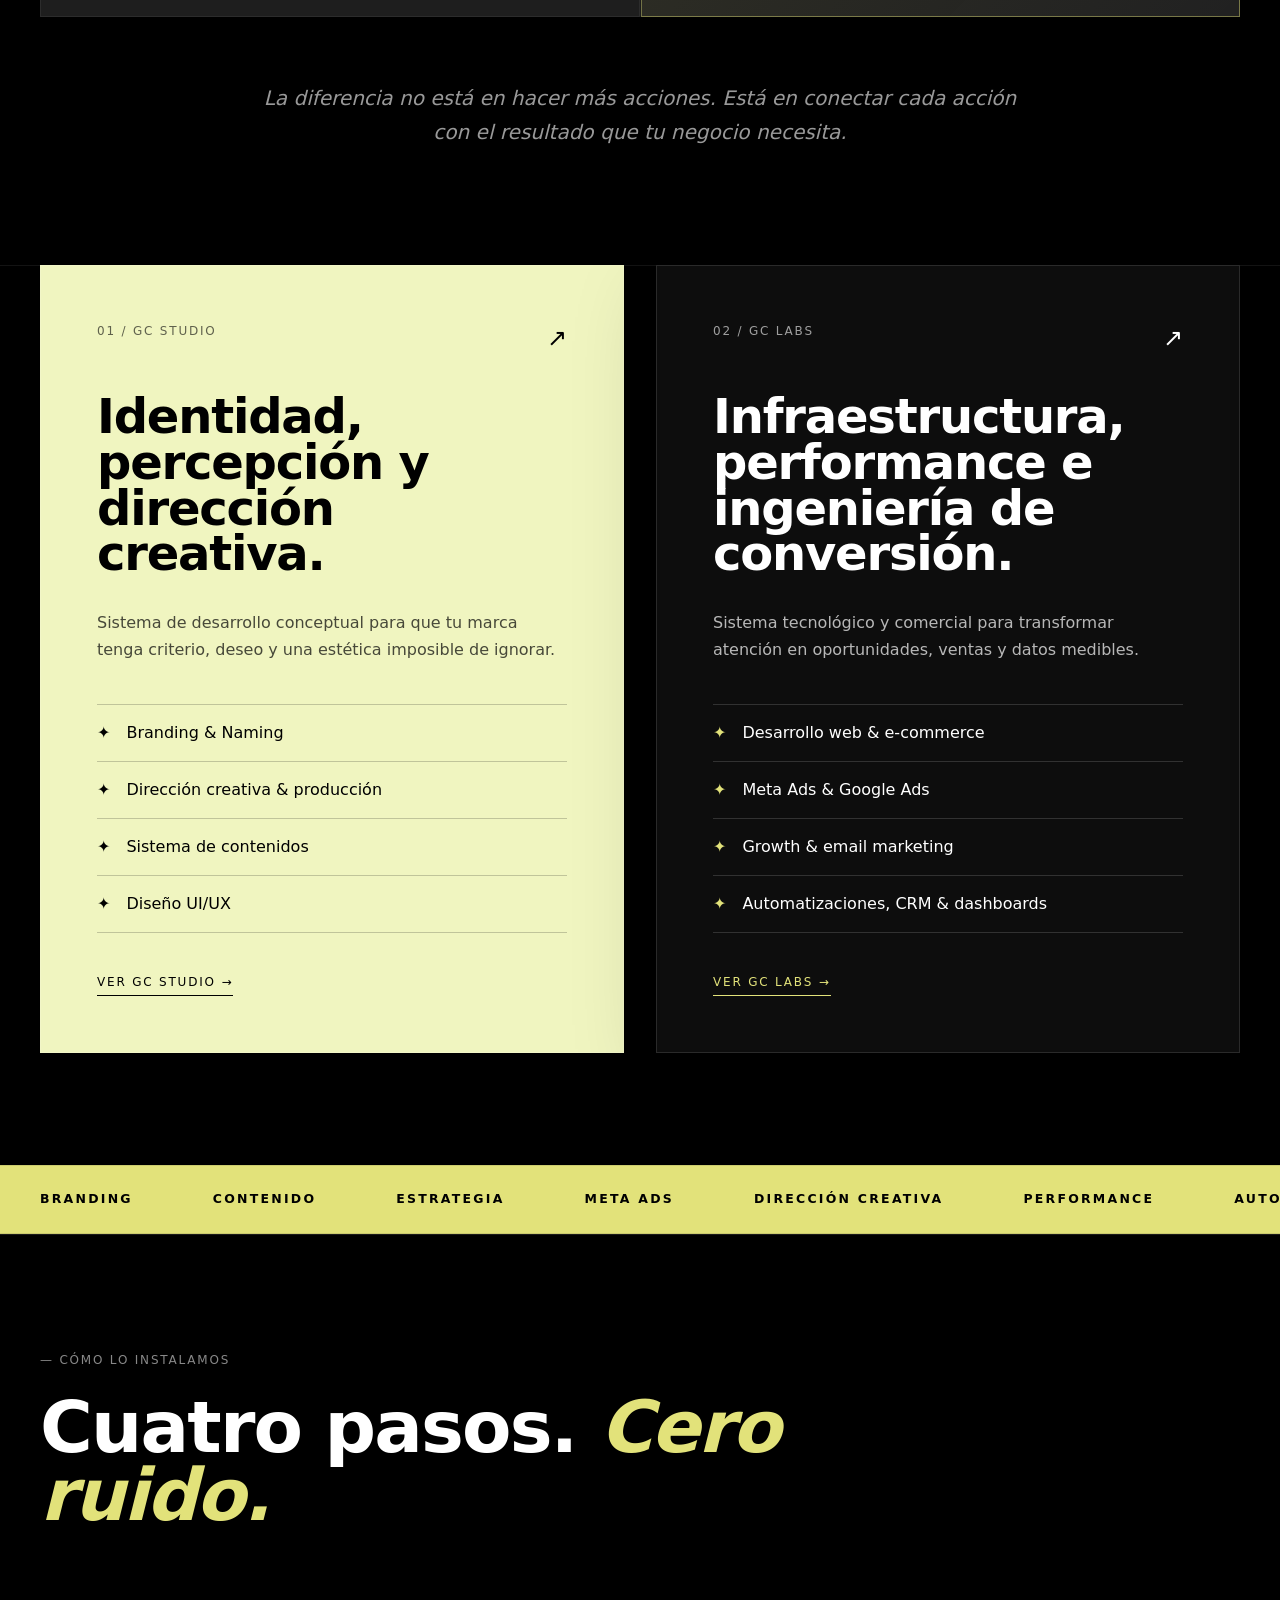
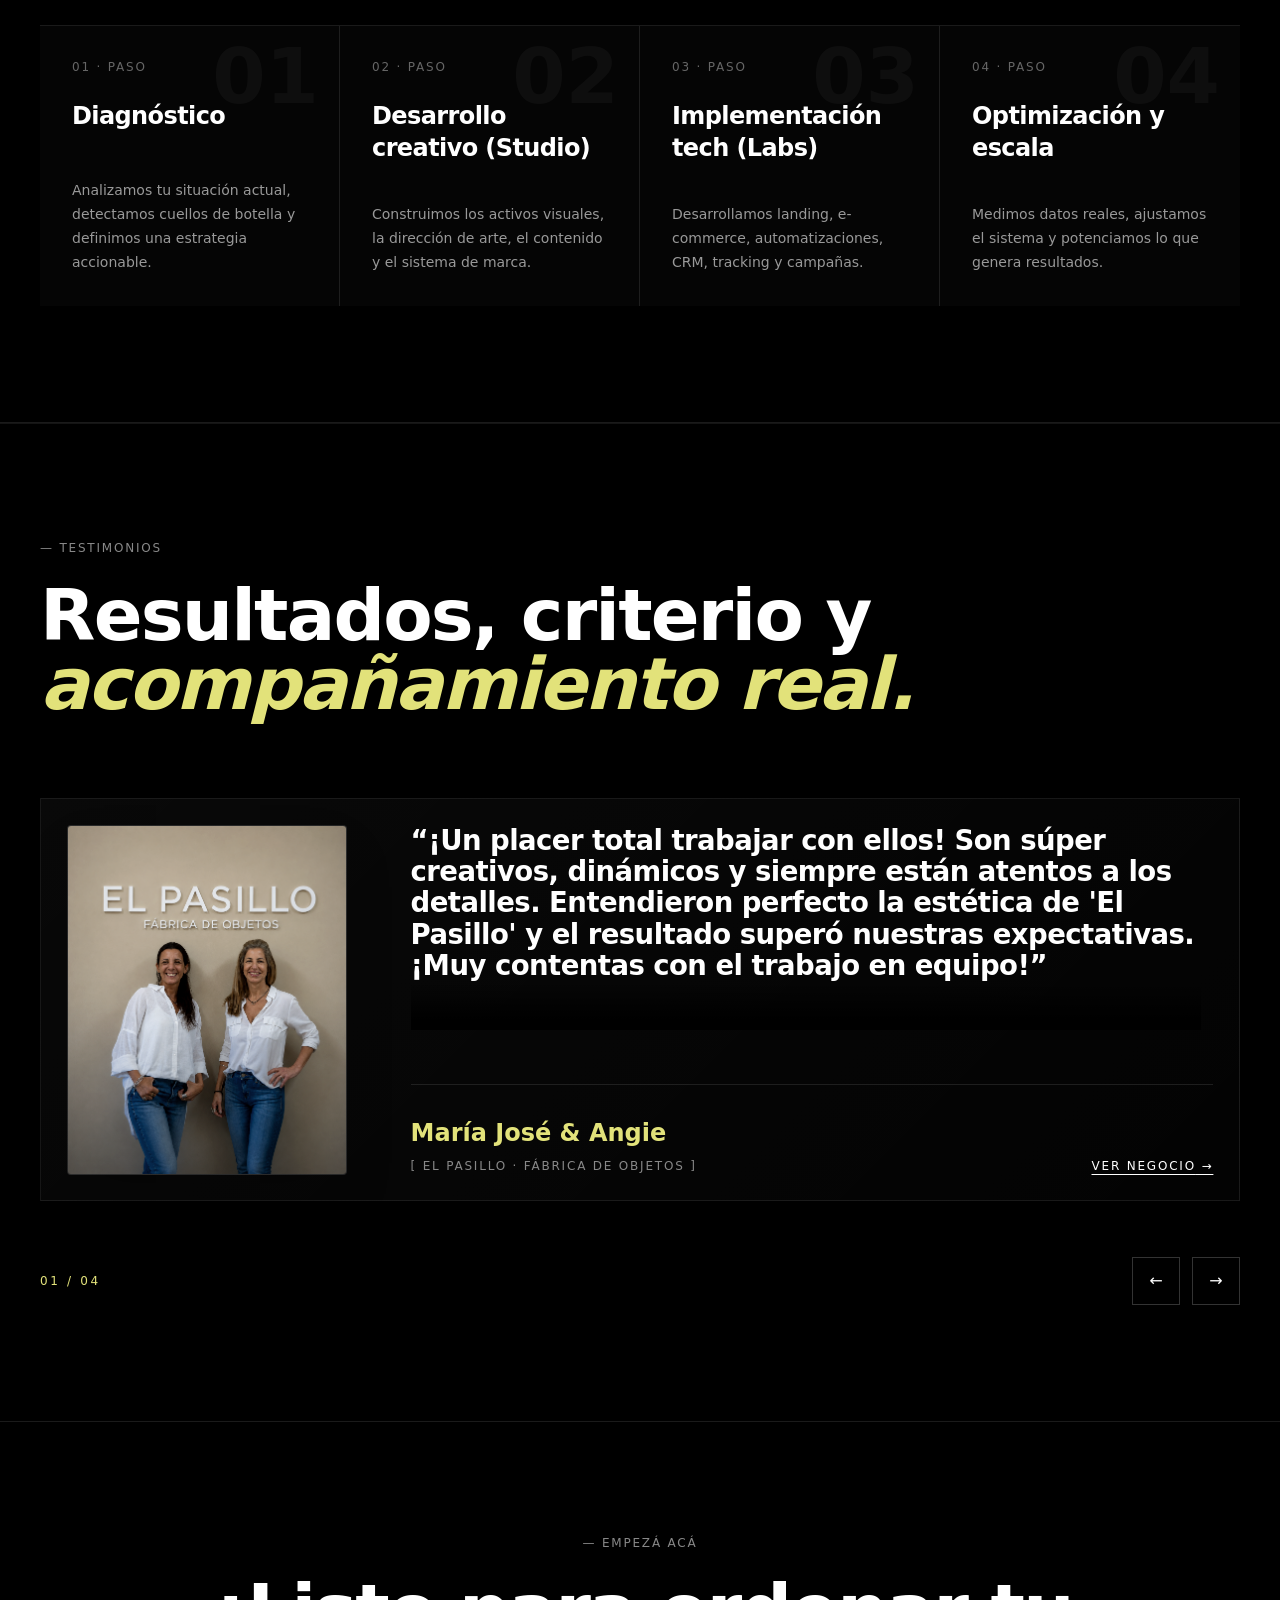
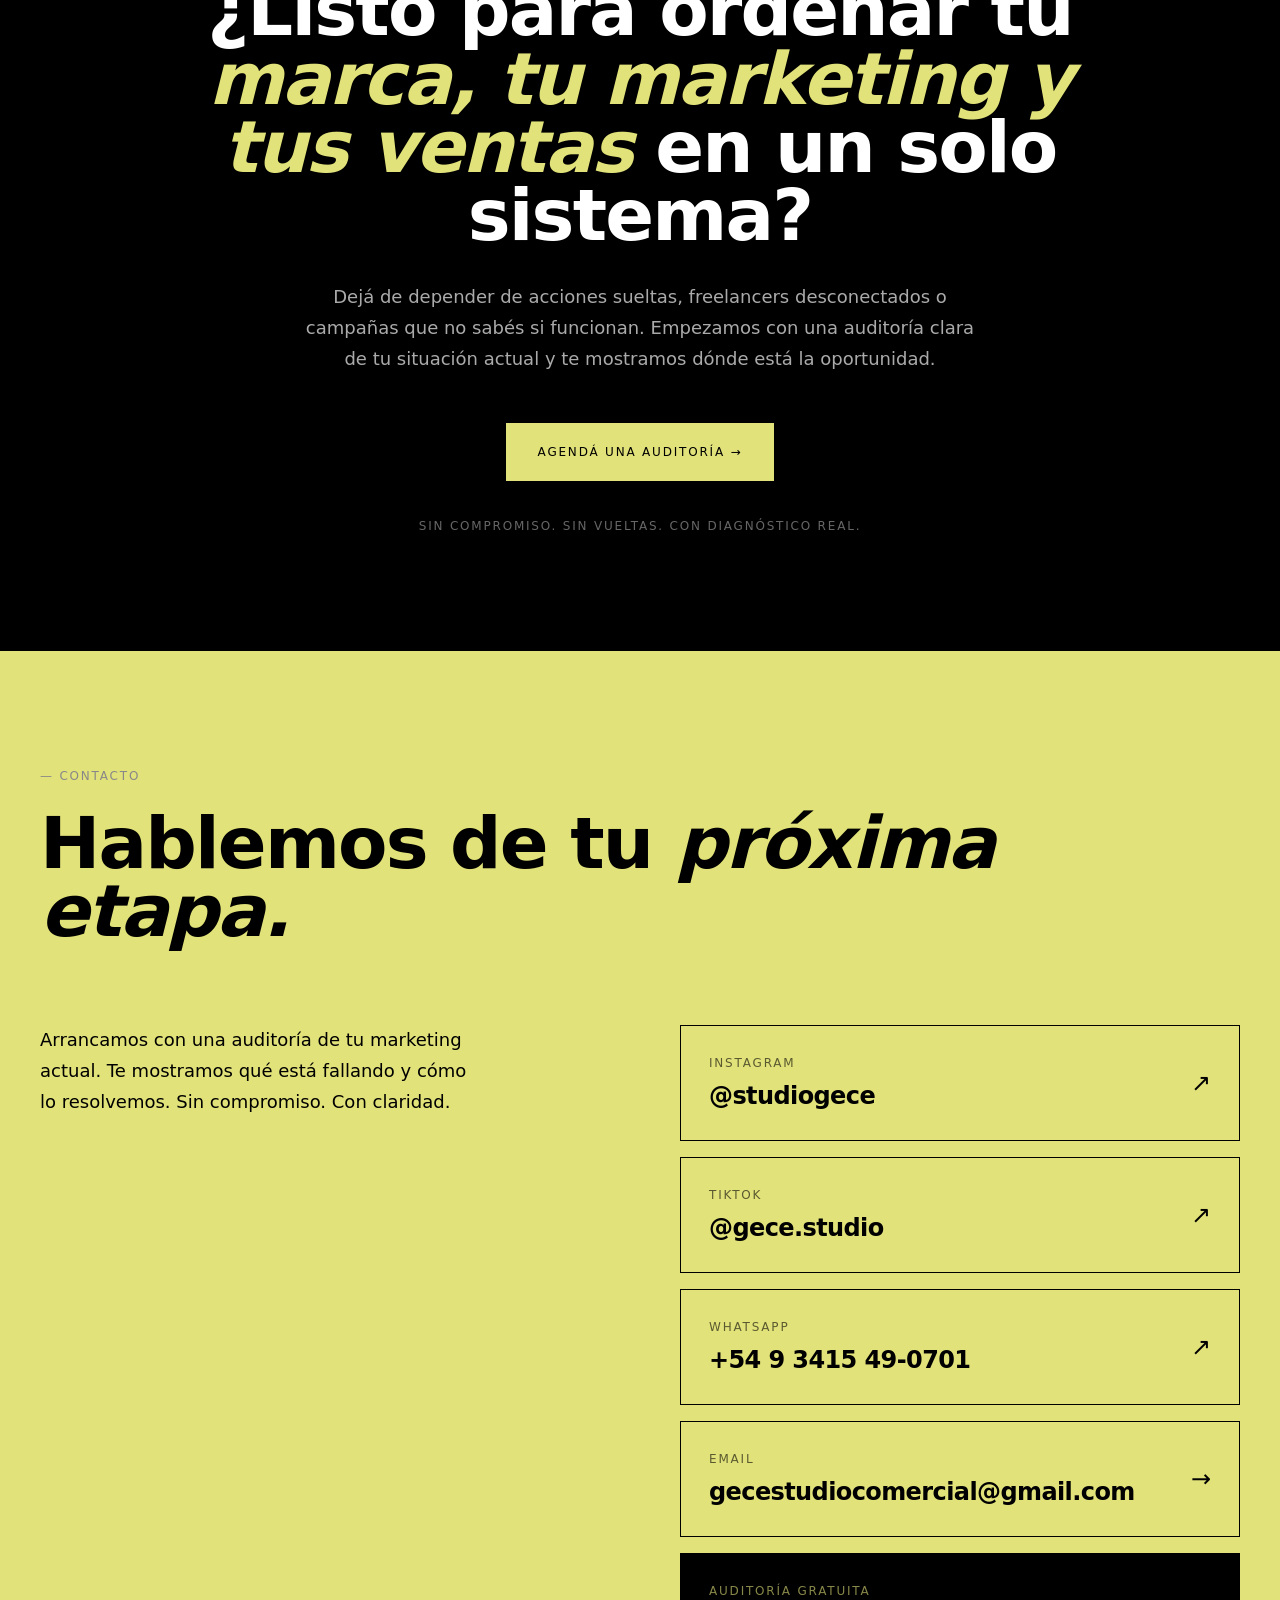
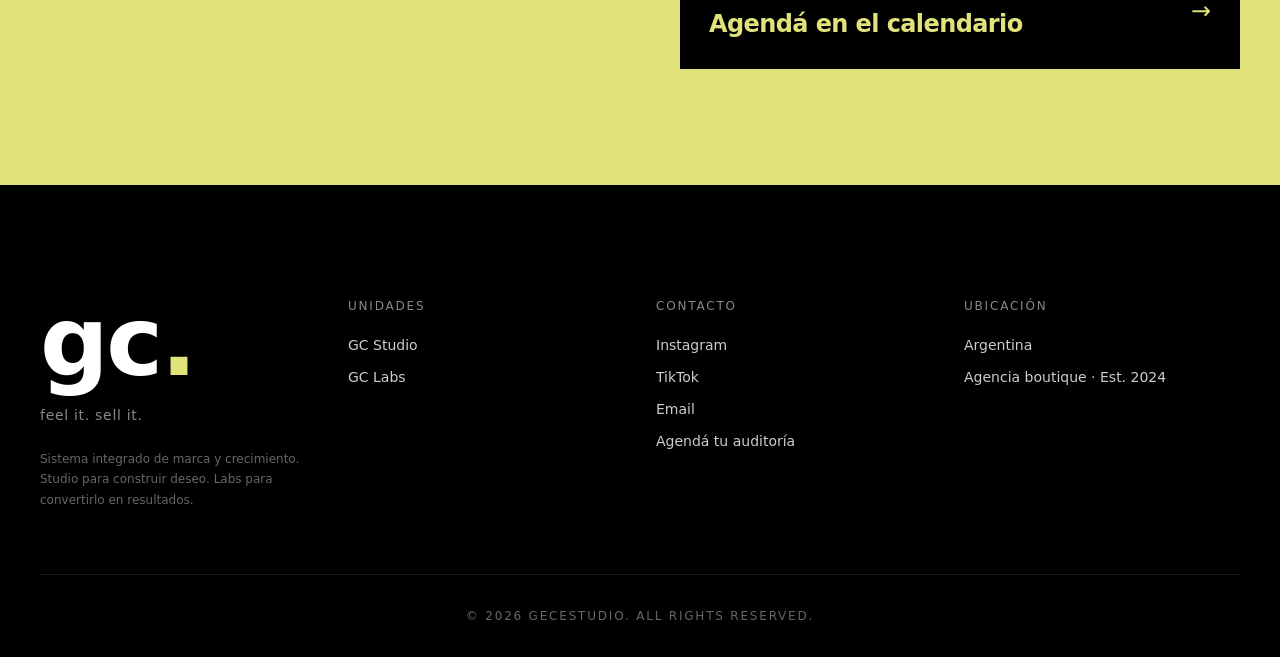
==== commit 7d0000c4: "Fix light contact audit hover" ====
--- a/index.html
+++ b/index.html
@@ -45,6 +45,8 @@
 	html.light .hero-kicker { color: #4d4c44 !important; }
 	html.light #theme-toggle { color: #4d4c44 !important; }
 	html.light nav a[href*="calendly.com"].label-tag { color: #4d4c44 !important; }
+	html.light #contacto a[href*="calendly.com"].group { background: transparent !important; color: #14140f !important; }
+	html.light #contacto a[href*="calendly.com"].group:hover { background: #14140f !important; color: #e2e27a !important; }
 
 	/* Bordes */
 	html.light .border-white\/10 { border-color: rgba(0,0,0,0.12) !important; }
